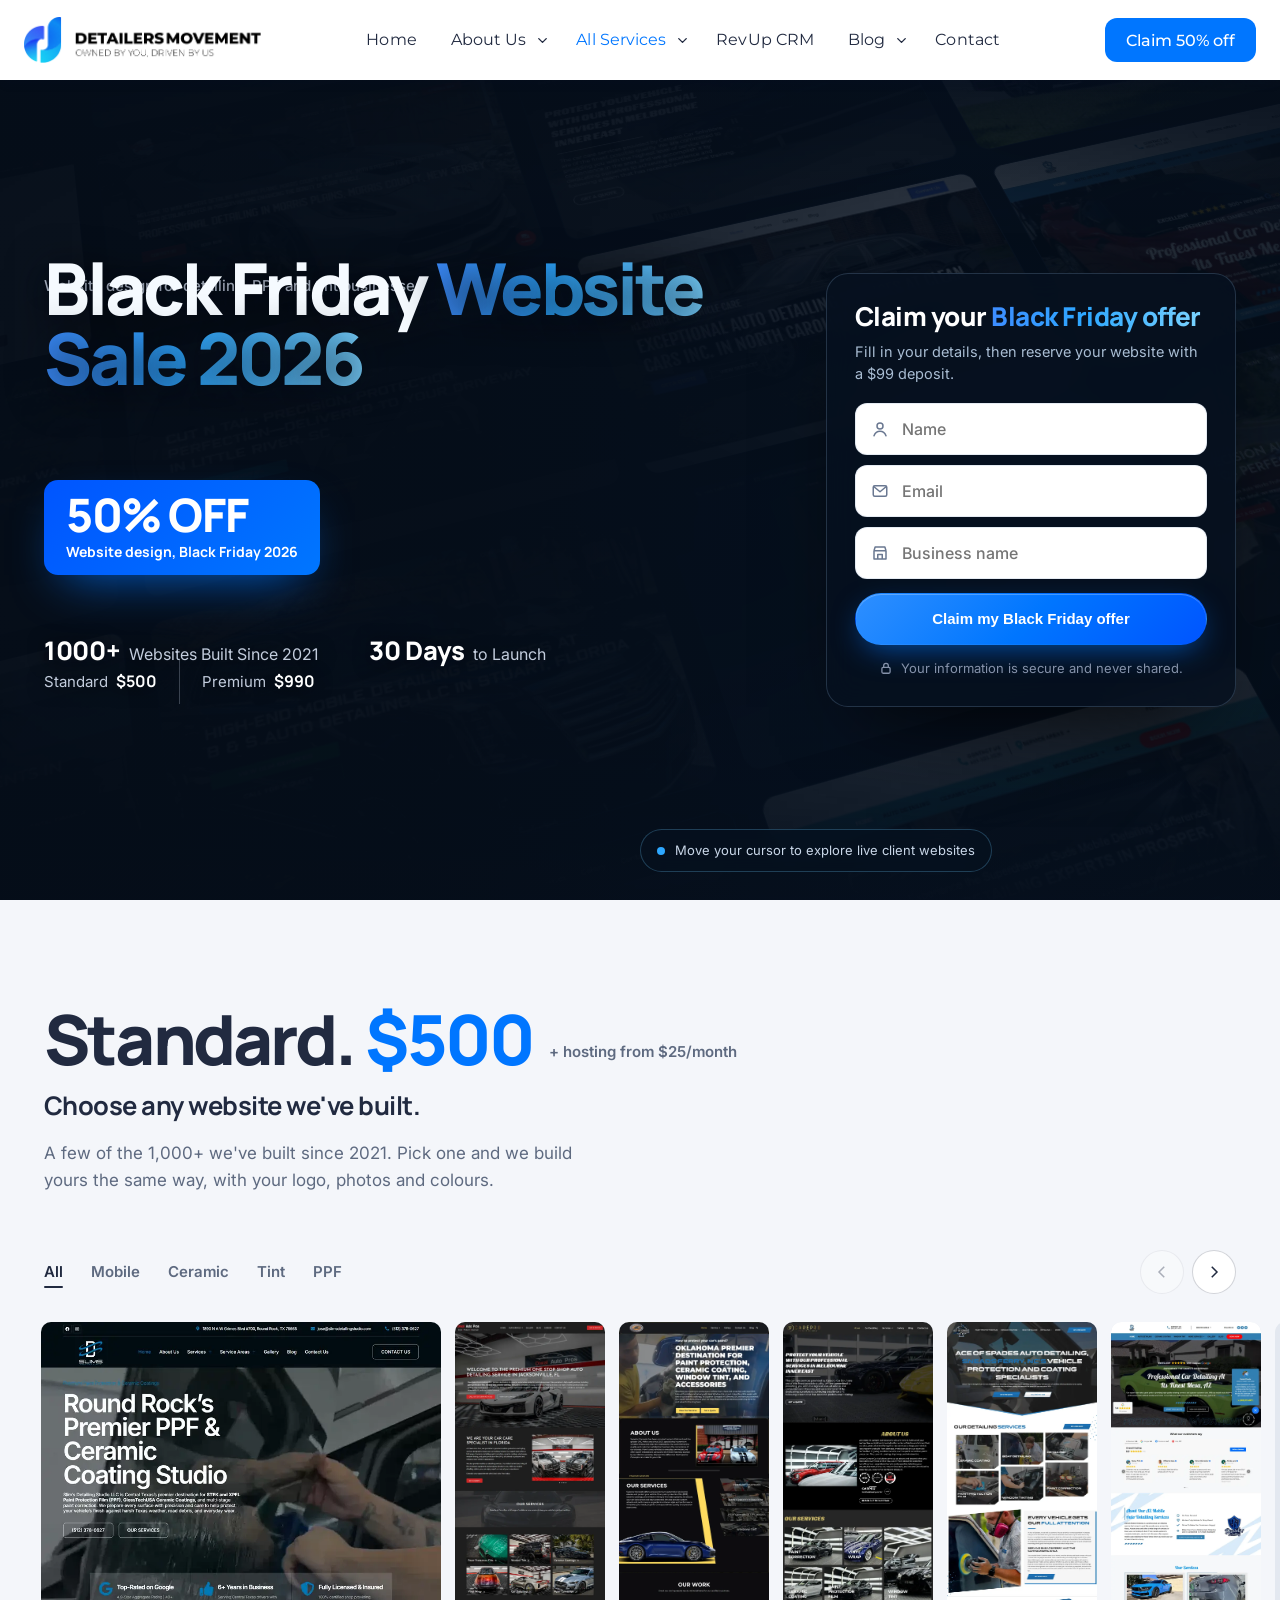
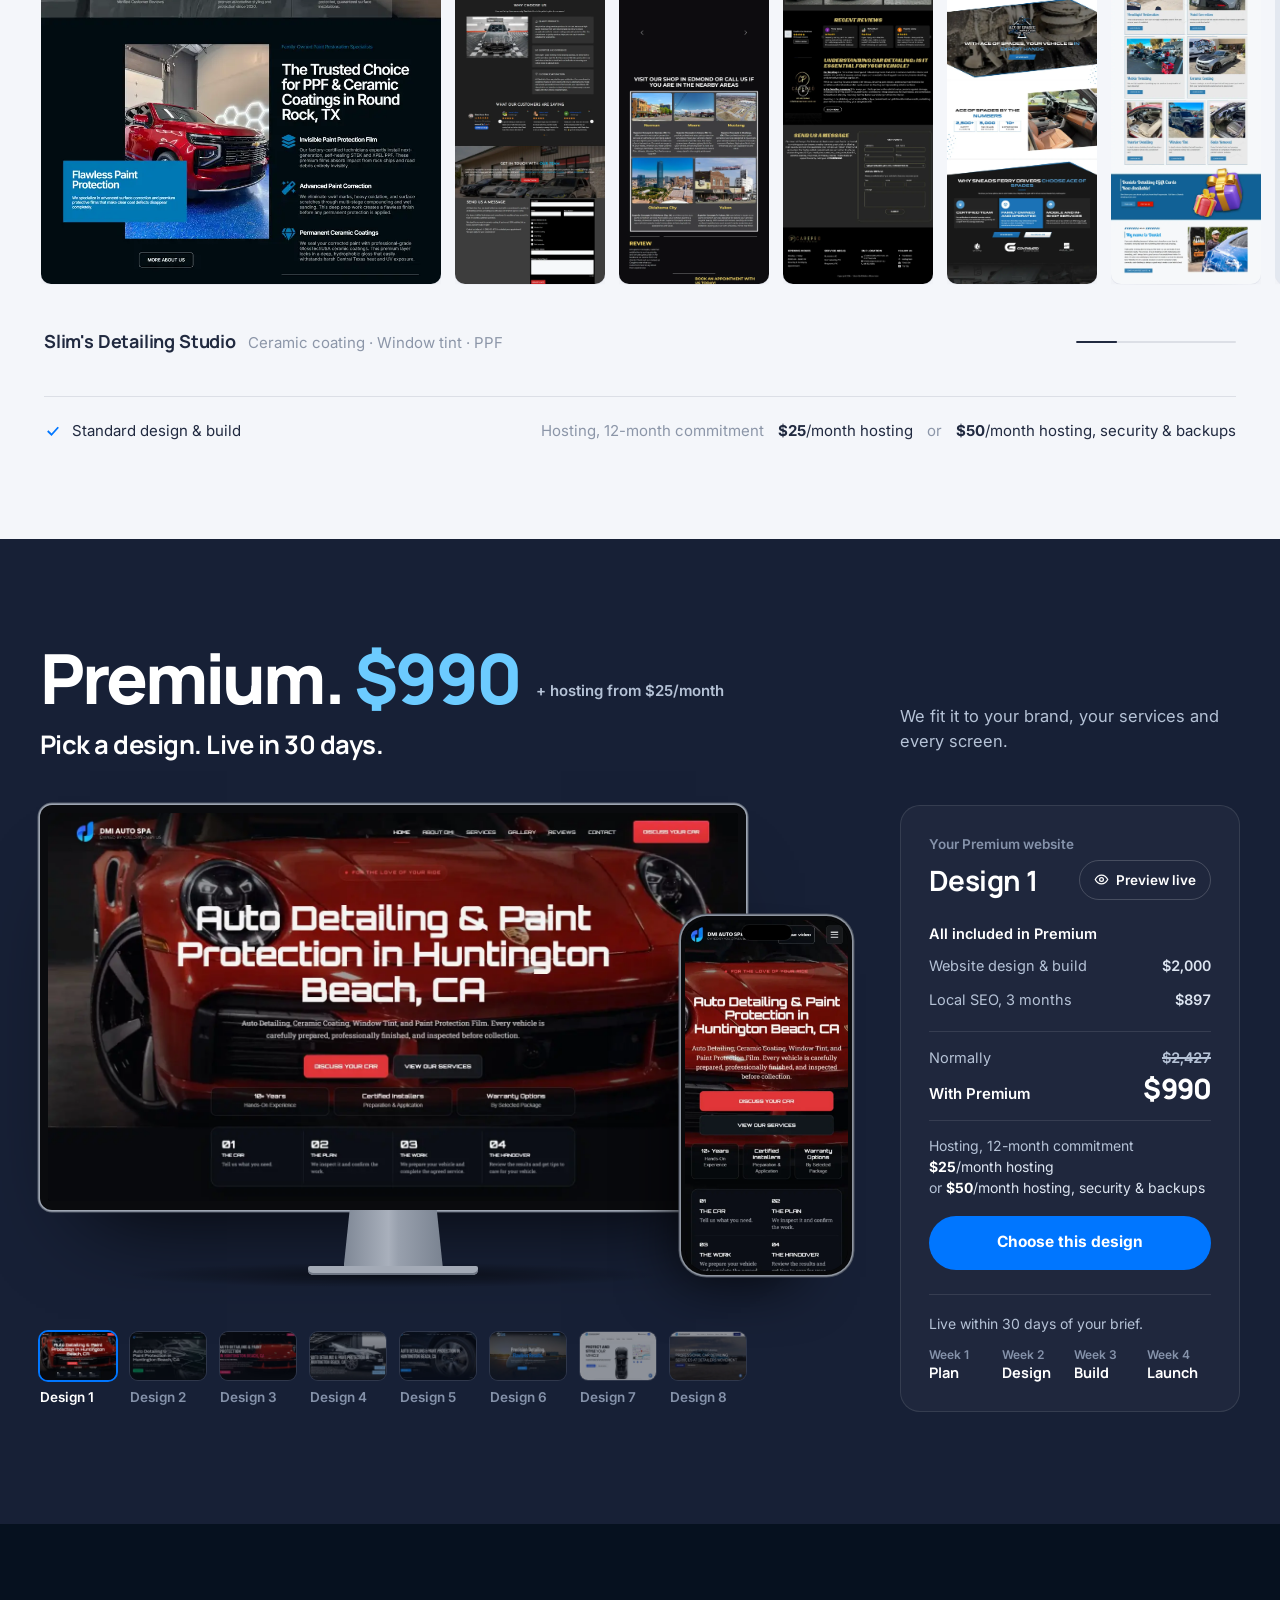
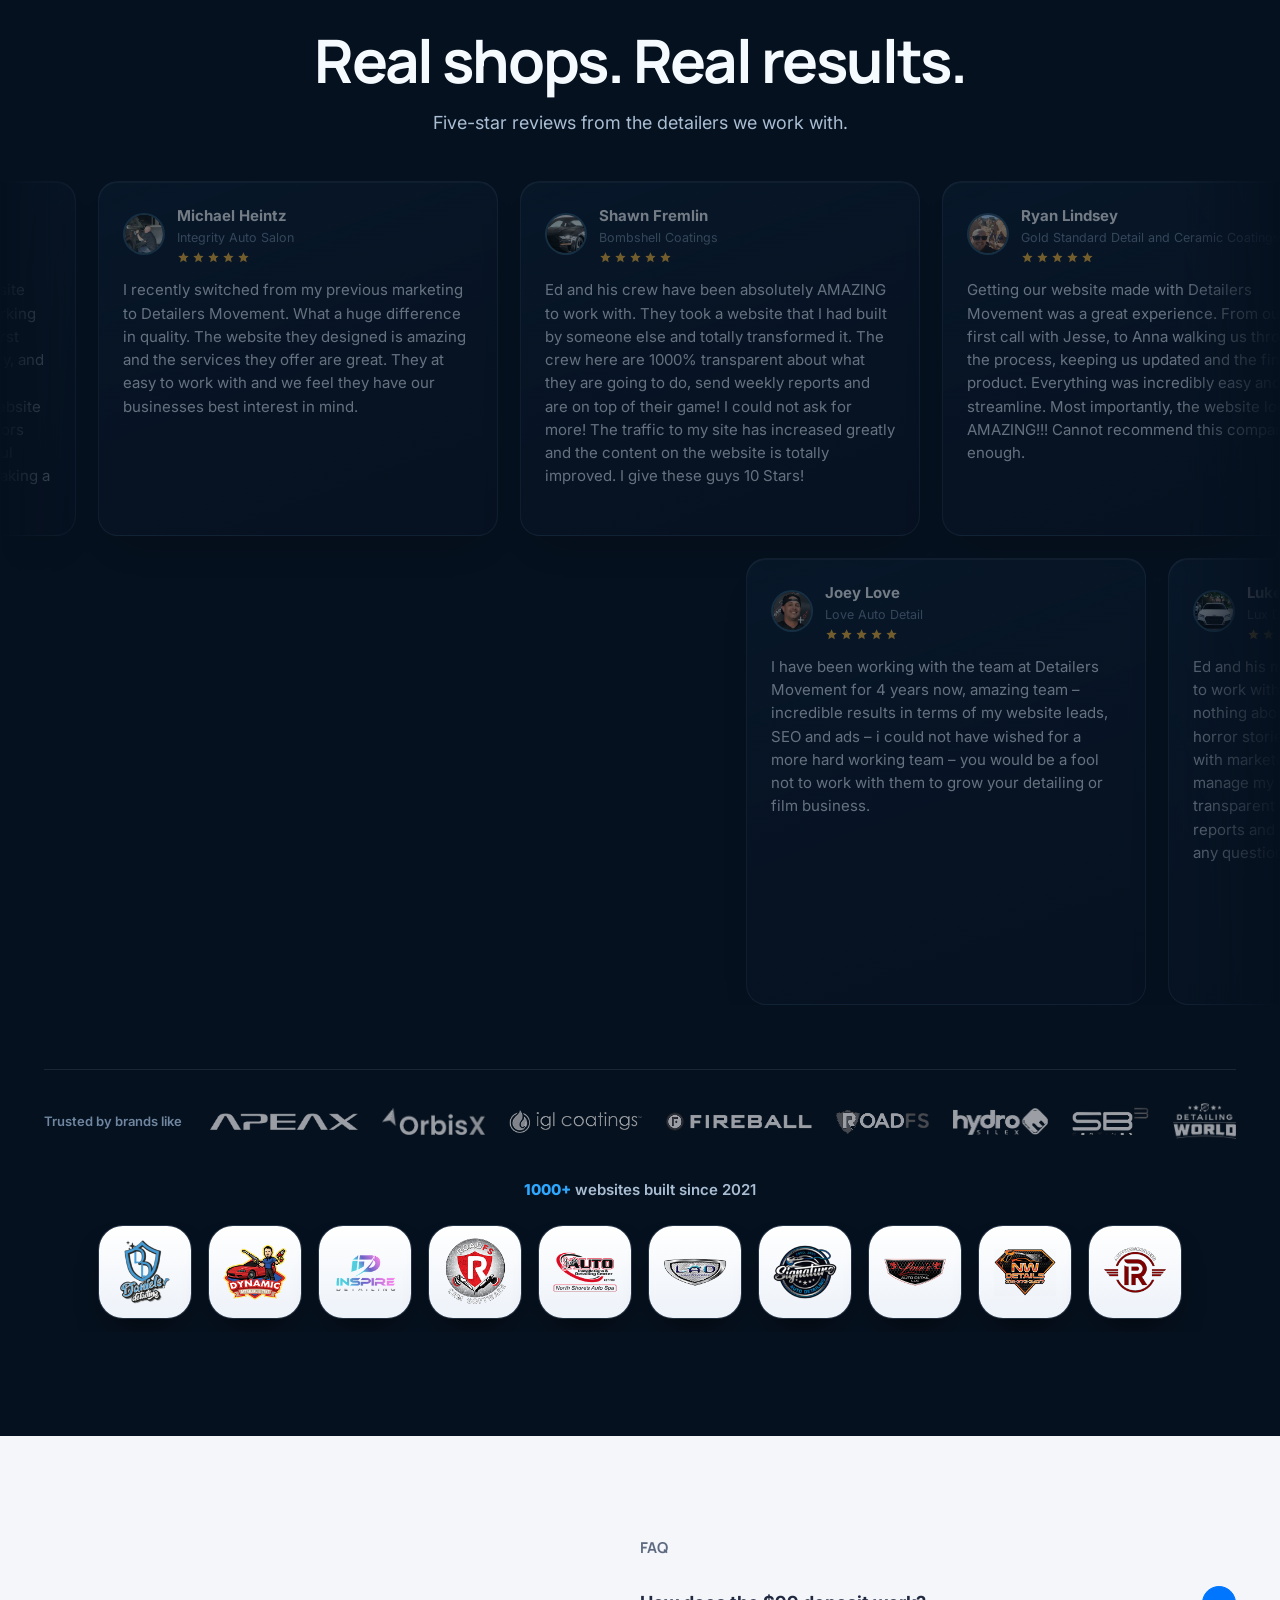
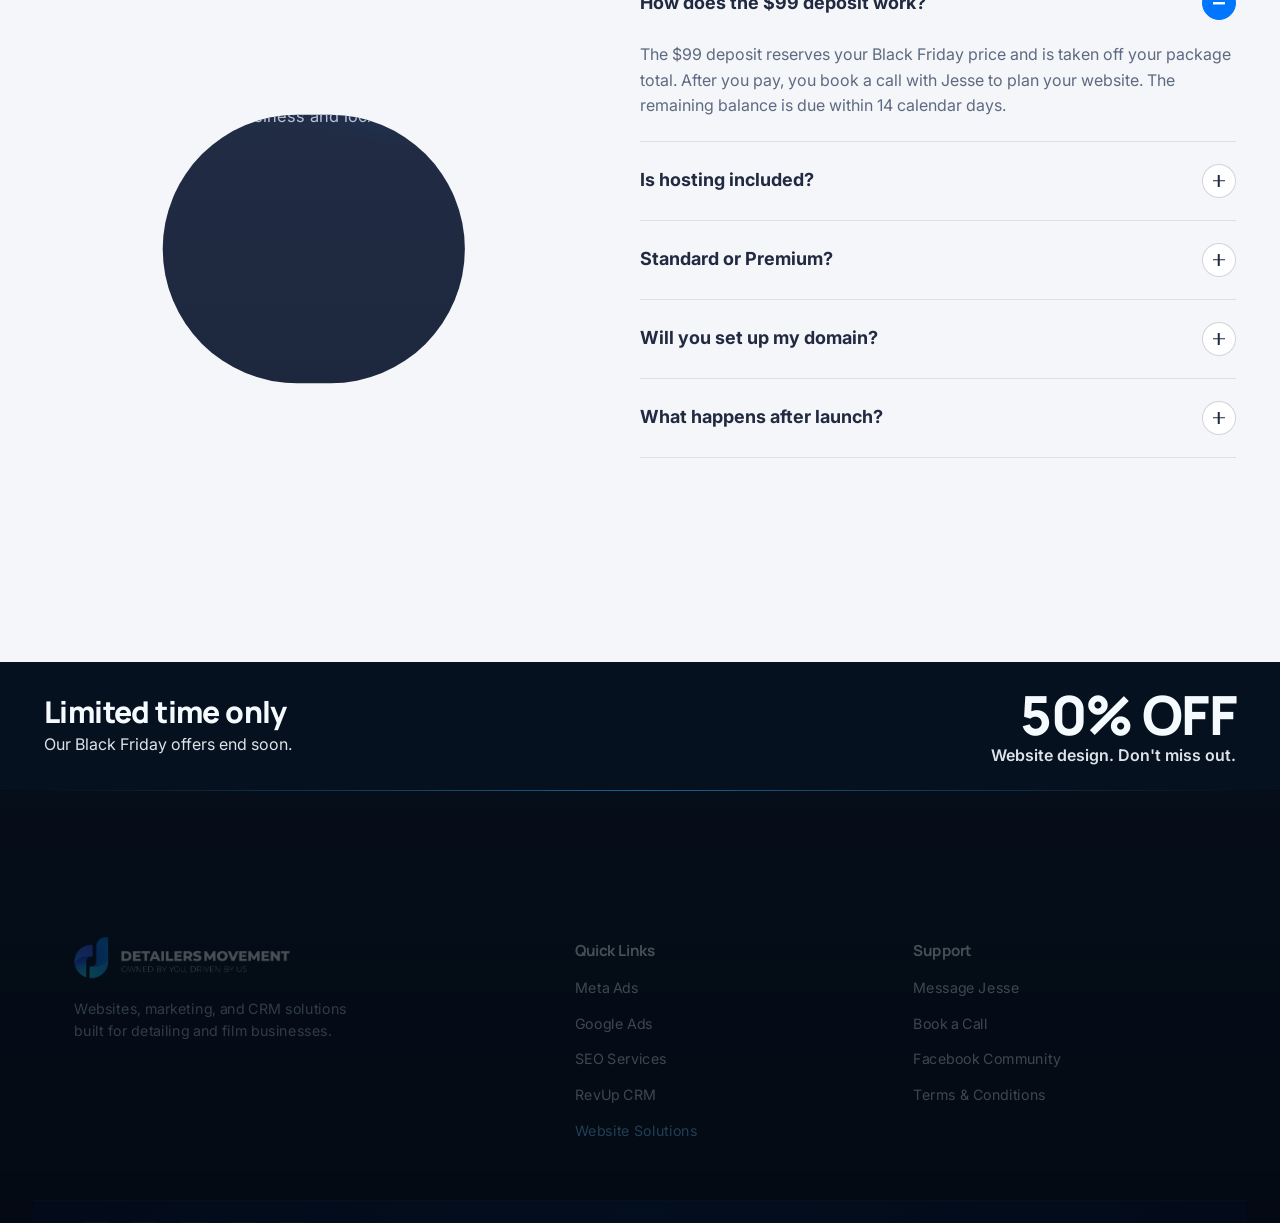
==== site/index.html @ 22fea7bb "DMI Black Friday 2026 landing + checkout, GHL lead API Co-Authored-By: Claude Opus 5.5 <noreply@anth" ====
<!doctype html>
<html lang="en">
<head>
<meta charset="utf-8">
<meta name="viewport" content="width=device-width,initial-scale=1">
<title>Black Friday Website Sale 2026 | Detailers Movement</title>
<!-- V3 preview build 2026-10-22: Standard / Premium / Custom chapters. V2.9 lives in ../2-preview-v2/ -->
<meta name="description" content="50% off website design for detailing, ceramic coating, PPF and tint businesses. Reserve your Standard or Premium website with a $99 deposit.">
<link rel="preconnect" href="https://fonts.googleapis.com"><link rel="preconnect" href="https://fonts.gstatic.com" crossorigin>
<link href="https://fonts.googleapis.com/css2?family=Inter:wght@400;500;600;700&family=Montserrat:wght@400;500;600&family=Manrope:wght@600;700;800&display=swap" rel="stylesheet">
<script>/* In-app browsers (Zalo first, Fender 5/11): their WebView can ignore playsinline and open muted background videos fullscreen.
   In Zalo, muted autoplay videos are not started at all (posters stay). Anywhere else, if a muted video still goes fullscreen,
   it is closed at once and autoplay stops for the rest of the visit. Videos with controls (user played) are left alone. */
(function(){
 var P=HTMLMediaElement.prototype,play=P.play,off=/\bZalo\b/i.test(navigator.userAgent);
 if(off)document.documentElement.classList.add('no-autovideo');
 P.play=function(){if(off&&this.muted&&!this.controls)return Promise.resolve();return play.apply(this,arguments)};
 function stop(v){if(!v||v.tagName!=='VIDEO'||!v.muted||v.controls)return;off=true;
  try{if(v.webkitExitFullscreen)v.webkitExitFullscreen()}catch(e){}
  try{if(document.fullscreenElement&&document.exitFullscreen)document.exitFullscreen()}catch(e){}
  [].forEach.call(document.querySelectorAll('video'),function(x){if(x.muted&&!x.controls)x.pause()})}
 document.addEventListener('webkitbeginfullscreen',function(e){stop(e.target)},true);
 ['fullscreenchange','webkitfullscreenchange'].forEach(function(n){document.addEventListener(n,function(){stop(document.fullscreenElement||document.webkitFullscreenElement)},true)});
})();</script>
<link rel="stylesheet" href="assets/bf-v3.css">
</head>
<body style="margin:0;background:#06111F">

<!-- SECTION:global -->
<style>
.dmx{--bg:#06111F;--bg2:#071426;--bg3:#0B1B2E;--panel:rgba(108,203,255,.035);--panel2:rgba(108,203,255,.06);--line:rgba(169,189,211,.12);--line2:rgba(169,189,211,.22);--text:#F5FAFF;--muted:#A9BDD3;--dim:#6F86A0;--blue:#0076FF;--deep:#0055FF;--blue2:#2EA8FF;--bright:#2EA8FF;--cyan:#1CC4F8;--light:#6CCBFF;--ok:#5CD0FF;--r:22px;--grad:linear-gradient(90deg,#0076FF 0%,#2EA8FF 55%,#6CCBFF 100%);--grad-text:linear-gradient(90deg,#3D8DFF 0%,#2EA8FF 45%,#7AD3FF 100%);--grad-btn:linear-gradient(135deg,#2E8FFF 0%,#0076FF 50%,#0055FF 100%);--ease:cubic-bezier(.22,1,.36,1);
 font-family:Inter,system-ui,sans-serif;color:var(--text);background:var(--bg);position:relative;overflow:hidden;box-sizing:border-box;-webkit-font-smoothing:antialiased;line-height:1.6;font-size:16px}
.dmx *,.dmx *:before,.dmx *:after{box-sizing:border-box}
.dmx img{max-width:100%;height:auto;display:block}
.dmx a{color:inherit}
.dmx .wrap{max-width:1240px;margin:0 auto;padding:0 24px;position:relative;z-index:2}
.dmx.sec{padding:104px 0}
.dmx .eyebrow{display:inline-flex;align-items:center;gap:10px;font-size:12px;font-weight:700;letter-spacing:.22em;text-transform:uppercase;color:var(--bright)}
.dmx .eyebrow:before{content:"";width:28px;height:2px;border-radius:2px;background:var(--grad)}
.dmx h1,.dmx h2,.dmx h3,.dmx h4{margin:0;font-family:Manrope,Inter,system-ui,sans-serif;font-weight:700;letter-spacing:-.02em;line-height:1.08;color:var(--text)}
.dmx h1{font-weight:800}.dmx h3,.dmx h4{font-weight:600}
.dmx h2{font-size:clamp(34px,4.6vw,56px);margin-top:18px}
.dmx .text-gradient-blue{background:var(--grad-text);-webkit-background-clip:text;background-clip:text;-webkit-text-fill-color:transparent;color:transparent;-webkit-box-decoration-break:clone;box-decoration-break:clone}
.dmx .lead{font-size:18px;color:var(--muted);max-width:640px;margin:20px 0 0}
.dmx .center{text-align:center}.dmx .center .lead{margin-left:auto;margin-right:auto}
.dmx .head{margin-bottom:56px}
/* buttons */
.dmx .btn{display:inline-flex;align-items:center;justify-content:center;gap:10px;min-height:52px;padding:0 26px;border-radius:999px;font-weight:700;font-size:15px;text-decoration:none;cursor:pointer;border:1px solid transparent;transition:transform .25s var(--ease),box-shadow .25s var(--ease),background .25s,border-color .25s,color .25s;white-space:nowrap}
.dmx .btn svg{width:18px;height:18px;flex:none}
.dmx .btn-primary{background:var(--grad-btn);color:#fff;box-shadow:0 10px 30px -8px rgba(0,118,255,.65),inset 0 1px 0 rgba(255,255,255,.25)}
.dmx .btn-primary:hover{transform:translateY(-2px);box-shadow:0 18px 40px -10px rgba(0,118,255,.8),inset 0 1px 0 rgba(255,255,255,.25)}
.dmx .btn-ghost{background:rgba(0,118,255,.06);border-color:rgba(108,203,255,.28);color:var(--text);backdrop-filter:blur(8px)}
.dmx .btn-ghost:hover{border-color:var(--bright);background:rgba(0,118,255,.14)}
.dmx a:focus-visible,.dmx button:focus-visible,.dmx input:focus-visible,.dmx summary:focus-visible{outline:2px solid var(--blue2);outline-offset:3px}
.dmx .glass{background:linear-gradient(180deg,rgba(108,203,255,.07),rgba(108,203,255,.02));border:1px solid var(--line);border-radius:var(--r);backdrop-filter:blur(14px)}
.dmx .glow{position:absolute;border-radius:50%;filter:blur(90px);pointer-events:none;z-index:0}
.dmx .hair{height:1px;background:linear-gradient(90deg,transparent,var(--line2),transparent);border:0;margin:0}
/* ===== MOTION SYSTEM =====
   .rv = scroll reveal (runs once). Variants: rv-up (default), rv-scale, rv-left, rv-right, rv-fade, rv-mask (image frame).
   Stagger delays are assigned by JS per batch of elements entering together; inline delay is removed after the reveal
   so hover transitions stay instant. */
.dmx{--out:cubic-bezier(.16,1,.3,1);--out-soft:cubic-bezier(.22,1,.36,1)}
.dmx .rv{opacity:0;transform:translate3d(0,32px,0);transition:opacity .8s var(--out),transform .9s var(--out),clip-path 1s var(--out)}
.dmx .rv.rv-scale{transform:translate3d(0,24px,0) scale(.96)}
.dmx .rv.rv-left{transform:translate3d(-36px,0,0)}
.dmx .rv.rv-right{transform:translate3d(40px,0,0)}
.dmx .rv.rv-fade{transform:none}
.dmx .rv.rv-mask{opacity:1;transform:none;clip-path:inset(100% 0 0 0 round 20px)}
.dmx .rv.rv-mask:not(.rv-done) img{transform:scale(1.04);transition:transform 1.3s var(--out)}
.dmx .rv.in{opacity:1;transform:none}
.dmx .rv.rv-mask.in{clip-path:inset(0 0 0 0 round 20px)}
.dmx .rv.rv-mask.in:not(.rv-done) img{transform:scale(1)}
.dmx .rv.rv-mask.rv-done{clip-path:none}
@media (prefers-reduced-motion:reduce){.dmx .rv,.dmx .rv.rv-mask,.dmx .rv.rv-mask img{opacity:1;transform:none;clip-path:none;transition:none}.dmx *{animation:none!important;scroll-behavior:auto!important}}
/* hero choreography */
.dmx-hero h1 .text-gradient-blue{display:inline-block;opacity:0;transform:translate3d(0,.28em,0);transition:opacity .8s var(--out) .32s,transform 1s var(--out) .32s}
.dmx-hero h1.in .text-gradient-blue{opacity:1;transform:none}
.dmx-hero .visual.rv{opacity:0;transform:translate3d(0,40px,0) scale(.97)}
.dmx-hero .visual.rv.in{opacity:1;transform:none}
.dmx-hero .visual .browser{transition:transform 1.4s var(--out) .15s}
.dmx-hero .visual.rv:not(.in) .browser{transform:perspective(1600px) rotateY(-16deg) rotateX(6deg)}
.dmx-hero .visual .phone{transition:transform 1.2s var(--out) .45s,opacity .8s var(--out) .45s}
.dmx-hero .visual.rv:not(.in) .phone{transform:translate3d(48px,24px,0);opacity:0}
.dmx-hero .visual .chip{transition:transform 1s var(--out) .75s,opacity .7s var(--out) .75s}
.dmx-hero .visual.rv:not(.in) .chip{transform:translate3d(-16px,12px,0) scale(.94);opacity:0}
@media (prefers-reduced-motion:reduce){.dmx-hero h1 .text-gradient-blue,.dmx-hero .visual.rv:not(.in) .browser,.dmx-hero .visual.rv:not(.in) .phone,.dmx-hero .visual.rv:not(.in) .chip{opacity:1;transform:none}}
@media(max-width:768px){.dmx.sec{padding:72px 0}.dmx .wrap{padding:0 16px}.dmx .head{margin-bottom:40px}.dmx .lead{font-size:16px}}

/* ===== HERO ===== */
.dmx-hero{padding:96px 0 40px;background:radial-gradient(1200px 600px at 75% -10%,rgba(0,118,255,.22),transparent 60%),radial-gradient(800px 500px at 0% 10%,rgba(46,168,255,.08),transparent 60%),var(--bg)}
.dmx-hero:before{content:"";position:absolute;inset:0;background-image:linear-gradient(rgba(255,255,255,.035) 1px,transparent 1px),linear-gradient(90deg,rgba(255,255,255,.035) 1px,transparent 1px);background-size:72px 72px;mask-image:radial-gradient(ellipse at 60% 30%,#000 20%,transparent 70%);-webkit-mask-image:radial-gradient(ellipse at 60% 30%,#000 20%,transparent 70%);pointer-events:none}
.dmx-hero .grid{display:grid;grid-template-columns:1.02fr 1fr;gap:56px;align-items:center}
.dmx-hero h1{font-size:clamp(42px,6vw,80px);margin:22px 0 0;letter-spacing:-.035em}
.dmx-hero .ctas{display:flex;gap:14px;flex-wrap:wrap;margin-top:36px}
.dmx-hero .stats{display:flex;gap:36px;margin-top:48px;padding-top:28px;border-top:1px solid var(--line);flex-wrap:wrap}
.dmx-hero .stat b{display:block;font-size:28px;font-weight:800;letter-spacing:-.02em}
.dmx-hero .stat span{font-size:13px;color:var(--muted)}
.dmx-hero .visual{position:relative;aspect-ratio:1/0.86}
.dmx-hero .browser{position:absolute;inset:4% 0 auto 0;border-radius:16px;overflow:hidden;border:1px solid var(--line2);background:#081427;box-shadow:0 40px 100px -30px rgba(0,0,0,.9),0 0 0 1px rgba(255,255,255,.03),0 0 120px -20px rgba(0,118,255,.45);transform:perspective(1600px) rotateY(-8deg) rotateX(3deg);transform-origin:left center}
.dmx-hero .bar{height:34px;display:flex;align-items:center;gap:7px;padding:0 14px;background:#0D1D33;border-bottom:1px solid var(--line)}
.dmx-hero .bar i{width:10px;height:10px;border-radius:50%;background:#2a3342}
.dmx-hero .bar em{margin-left:12px;font-style:normal;font-size:11px;color:var(--dim);background:#081427;border-radius:6px;padding:3px 12px}
.dmx-hero .phone{position:absolute;right:-2%;bottom:0;width:30%;border-radius:28px;overflow:hidden;border:6px solid #0D1A2C;box-shadow:0 30px 80px -20px rgba(0,0,0,.95),0 0 0 1px var(--line2);aspect-ratio:9/19.5;background:#000}
.dmx-hero .phone img{width:100%;height:100%;object-fit:cover;object-position:top}
.dmx-hero .chip{position:absolute;left:-4%;bottom:10%;padding:14px 18px;display:flex;align-items:center;gap:12px;font-size:13px;font-weight:600}
.dmx-hero .chip .dot{width:38px;height:38px;border-radius:12px;display:grid;place-items:center;background:var(--grad-btn);color:#fff}
.dmx-hero .chip .dot svg{width:20px;height:20px}
.dmx-hero .chip small{display:block;color:var(--muted);font-weight:500;font-size:12px}
.dmx-hero .perks{display:grid;grid-template-columns:repeat(4,1fr);gap:16px;margin-top:88px}
.dmx-hero .perk{display:flex;gap:14px;align-items:flex-start;padding:22px;border-radius:18px;border:1px solid var(--line);background:var(--panel)}
.dmx-hero .perk svg{width:22px;height:22px;color:var(--blue2);flex:none;margin-top:2px}
.dmx-hero .perk b{display:block;font-size:15px;margin-bottom:4px}
.dmx-hero .perk span{font-size:13.5px;color:var(--muted);line-height:1.5}
@media(max-width:1024px){.dmx-hero .grid{grid-template-columns:1fr;gap:48px}.dmx-hero .visual{max-width:640px;margin:0 auto;width:100%}.dmx-hero .perks{grid-template-columns:1fr 1fr}}
@media(max-width:768px){.dmx-hero{padding:56px 0 24px}.dmx-hero .ctas .btn{flex:1 1 100%}.dmx-hero .stats{gap:24px}.dmx-hero .stat b{font-size:22px}.dmx-hero .browser{transform:none}.dmx-hero .chip{left:0;bottom:-2%;padding:10px 14px}.dmx-hero .perks{grid-template-columns:1fr;margin-top:64px}}

/* ===== LOGOS — center-focused infinite marquee ===== */
.dmx-logos{padding:56px 0 40px}
.dmx-logos p{text-align:center;font-size:13px;letter-spacing:.22em;text-transform:uppercase;color:var(--muted);margin:0 0 18px;font-weight:600}
.dmx .lgvp{position:relative;overflow:hidden;height:150px;mask-image:linear-gradient(90deg,transparent,#000 14%,#000 86%,transparent);-webkit-mask-image:linear-gradient(90deg,transparent,#000 14%,#000 86%,transparent)}
.dmx .lgtrack{position:absolute;left:0;top:0;height:100%;display:flex;align-items:center;gap:var(--lg-gap,64px);padding:0 calc(var(--lg-gap,64px)/2);will-change:transform}
.dmx .lgi{flex:none;width:var(--lg-size,92px);height:var(--lg-size,92px);display:grid;place-items:center;will-change:transform,opacity;transform-origin:50% 50%}
.dmx .lgi img{width:100%;height:100%;object-fit:contain;filter:drop-shadow(0 0 1px rgba(255,255,255,.55)) drop-shadow(0 0 1px rgba(255,255,255,.35)) drop-shadow(0 0 12px rgba(190,220,255,.22));user-select:none;-webkit-user-drag:none}
.dmx-logos.static .lgvp{height:auto;mask-image:none;-webkit-mask-image:none}
.dmx-logos.static .lgtrack{position:static;flex-wrap:wrap;justify-content:center;row-gap:24px;padding:12px 16px}
@media(max-width:1024px){.dmx .lgvp{height:132px}.dmx .lgtrack{--lg-gap:48px;--lg-size:80px}}
@media(max-width:640px){.dmx-logos{padding:40px 0 24px}.dmx .lgvp{height:118px;mask-image:linear-gradient(90deg,transparent,#000 10%,#000 90%,transparent);-webkit-mask-image:linear-gradient(90deg,transparent,#000 10%,#000 90%,transparent)}.dmx .lgtrack{--lg-gap:36px;--lg-size:72px}}

/* shared pill tabs (before/after projects, simulator types) */
.dmx .pill{min-height:44px;padding:0 18px;border-radius:999px;border:1px solid var(--line);background:var(--panel);color:var(--muted);font:600 14px Inter,sans-serif;cursor:pointer;transition:.25s var(--ease)}
.dmx .pill:hover{color:var(--text);border-color:var(--line2)}
.dmx .pill[aria-selected=true]{background:var(--grad-btn);color:#fff;border-color:transparent;box-shadow:0 8px 24px -10px rgba(0,118,255,.8)}
/* ===== BEFORE / AFTER — interactive iPad ===== */
.dmx-ba{background:radial-gradient(900px 520px at 50% 52%,rgba(0,118,255,.16),transparent 65%),linear-gradient(180deg,var(--bg),var(--bg2))}
.dmx-ba .ipad{position:relative;width:min(100%,1040px,calc((100vh - 150px)*1.2995));margin:0 auto;aspect-ratio:2000/1539;transform-origin:50% 100%;backface-visibility:hidden}
.dmx-ba .ipad.tilting{will-change:transform,opacity}
.dmx-ba .ipad .shadow{position:absolute;left:-7.07%;top:-9.18%;width:114.13%;height:auto;max-width:none;z-index:0;pointer-events:none;user-select:none}
.dmx-ba .ipad .frame{position:relative;z-index:3;display:block;width:100%;height:auto;pointer-events:none;user-select:none}
.dmx-ba .ipad .scr{position:absolute;z-index:1;left:3.675%;top:4.821%;width:92.58%;height:90.36%;overflow:hidden;border-radius:1.6%/2.1%;background:#0B1424}
.dmx-ba .glowb{position:absolute;left:50%;top:50%;width:80%;height:70%;transform:translate(-50%,-50%);border-radius:50%;background:radial-gradient(circle,rgba(0,118,255,.28),transparent 70%);filter:blur(40px);pointer-events:none;z-index:0}
.dmx-ba .stage{position:absolute;inset:0;user-select:none;touch-action:pan-y;transition:opacity .28s var(--ease)}
.dmx-ba .stage.fade{opacity:0}
.dmx-ba .stage img{position:absolute;inset:0;width:100%;height:100%;object-fit:contain;object-position:top center;pointer-events:none;background:#0B1424}
.dmx-ba .after{clip-path:inset(0 0 0 var(--pos,50%))}
.dmx-ba .handle{position:absolute;top:0;bottom:0;left:var(--pos,50%);width:2px;margin-left:-1px;background:linear-gradient(180deg,transparent,var(--light) 10%,#fff 50%,var(--light) 90%,transparent);pointer-events:none;box-shadow:0 0 18px rgba(46,168,255,.8)}
.dmx-ba .knob{position:absolute;top:50%;left:50%;width:54px;height:54px;margin:-27px 0 0 -27px;border-radius:50%;background:var(--grad-btn);border:2px solid rgba(255,255,255,.9);box-shadow:0 0 0 6px rgba(0,118,255,.25),0 10px 28px -6px rgba(0,118,255,.9);display:grid;place-items:center;transition:transform .2s var(--ease)}
.dmx-ba .knob svg{width:22px;height:22px;color:#fff}
.dmx-ba .stage:active .knob,.dmx-ba .range:focus-visible~.handle .knob{transform:scale(1.08)}
.dmx-ba .range{position:absolute;inset:0;width:100%;height:100%;opacity:0;margin:0;-webkit-appearance:none;appearance:none;z-index:2;pointer-events:none}
.dmx-ba .stage{cursor:ew-resize}
.dmx-ba .range:focus-visible{opacity:0}
.dmx-ba .stage:has(.range:focus-visible){outline:2px solid var(--blue2);outline-offset:-4px}
.dmx-ba .tag{position:absolute;bottom:14px;padding:7px 13px;border-radius:999px;font-size:11px;font-weight:800;letter-spacing:.18em;text-transform:uppercase;pointer-events:none;backdrop-filter:blur(8px)}
.dmx-ba .tag.b{left:14px;background:rgba(6,17,31,.75);color:var(--muted);border:1px solid var(--line2)}
.dmx-ba .tag.a{right:14px;background:var(--grad-btn);color:#fff;border:1px solid rgba(108,203,255,.5)}
.dmx-ba .clients{display:flex;gap:10px;flex-wrap:wrap;justify-content:center;margin-top:44px}
.dmx-ba .meta{display:flex;justify-content:space-between;align-items:center;gap:16px;max-width:1040px;margin:22px auto 0;color:var(--muted);font-size:14px;flex-wrap:wrap}
.dmx-ba .meta b{color:var(--text);font-family:Manrope,Inter,sans-serif;font-size:16px}
.dmx-ba .meta a{color:var(--light);font-weight:700;text-decoration:none}
.dmx-ba .meta a:hover{text-decoration:underline}
@media(max-width:768px){.dmx-ba .knob{width:44px;height:44px;margin:-22px 0 0 -22px}.dmx-ba .knob svg{width:18px;height:18px}.dmx-ba .tag{bottom:8px;padding:5px 9px;font-size:9px;letter-spacing:.14em}.dmx-ba .tag.b{left:8px}.dmx-ba .tag.a{right:8px}.dmx-ba .clients{flex-wrap:nowrap;overflow-x:auto;justify-content:flex-start;padding-bottom:6px;scrollbar-width:none;margin-top:28px}.dmx-ba .clients::-webkit-scrollbar{display:none}.dmx-ba .clients .pill{flex:none}}

/* ===== LATEST BUILDS ===== */
.dmx-builds .bento{display:grid;grid-template-columns:repeat(6,1fr);gap:20px}
.dmx-builds .card{position:relative;grid-column:span 2;border-radius:var(--r);overflow:hidden;border:1px solid var(--line);background:var(--bg3);text-decoration:none;display:flex;flex-direction:column;transition:transform .5s var(--ease),border-color .3s,box-shadow .5s var(--ease)}
.dmx-builds .card:nth-child(1){grid-column:span 4;grid-row:span 2}
.dmx-builds .card:nth-child(4),.dmx-builds .card:nth-child(5){grid-column:span 3}
.dmx-builds .card:hover{transform:translateY(-6px);border-color:rgba(77,163,255,.5);box-shadow:0 30px 80px -30px rgba(0,118,255,.5)}
.dmx-builds .shot{position:relative;flex:1;min-height:220px;overflow:hidden}
.dmx-builds .shot>img{position:absolute;inset:0;width:100%;height:100%;object-fit:cover;object-position:top;transition:transform 1.2s var(--ease)}
.dmx-builds .card:hover .shot>img{transform:scale(1.05)}
.dmx-builds .shot:after{content:"";position:absolute;inset:0;background:linear-gradient(180deg,transparent 45%,rgba(6,17,31,.85))}
.dmx-builds .mob{position:absolute;right:20px;bottom:-30px;width:22%;max-width:150px;border-radius:18px;overflow:hidden;border:4px solid #0D1A2C;z-index:2;box-shadow:0 20px 50px -10px #000;transition:transform .6s var(--ease)}
.dmx-builds .card:hover .mob{transform:translateY(-14px)}
.dmx-builds .info{position:relative;z-index:3;padding:20px 24px 24px;display:flex;justify-content:space-between;align-items:flex-end;gap:12px;margin-top:-64px}
.dmx-builds .num{font-family:Manrope,Inter,sans-serif;font-weight:800;letter-spacing:-.01em;background:var(--grad-text);-webkit-background-clip:text;background-clip:text;-webkit-text-fill-color:transparent;font-size:22px;color:var(--bright)}
.dmx-builds h3{font-size:20px;margin-top:2px}
.dmx-builds .card:nth-child(1) h3{font-size:28px}
.dmx-builds .info span{font-size:13px;color:var(--muted)}
.dmx-builds .go{flex:none;width:44px;height:44px;border-radius:50%;display:grid;place-items:center;border:1px solid var(--line2);background:rgba(6,17,31,.6);transition:.3s}
.dmx-builds .go svg{width:18px;height:18px}
.dmx-builds .card:hover .go{background:var(--blue);border-color:var(--blue)}
@media(max-width:1024px){.dmx-builds .bento{grid-template-columns:1fr 1fr}.dmx-builds .card,.dmx-builds .card:nth-child(n){grid-column:span 1;grid-row:auto}.dmx-builds .card:nth-child(1){grid-column:span 2}.dmx-builds .shot{min-height:260px}.dmx-builds .card:nth-child(1) .shot{min-height:380px}}
@media(max-width:640px){.dmx-builds .bento{grid-template-columns:1fr}.dmx-builds .card:nth-child(1){grid-column:span 1}.dmx-builds .card:nth-child(1) .shot{min-height:280px}.dmx-builds .card:nth-child(1) h3{font-size:22px}}

/* ===== CHOOSE YOUR WEBSITE — interactive showcase ===== */
.dmx-web{background:radial-gradient(900px 560px at 70% 45%,rgba(0,118,255,.16),transparent 65%),var(--bg2)}
.dmx-web .picker{display:grid;grid-template-columns:360px 1fr;gap:56px;align-items:center}
.dmx-web .picker>*,.dmx-web .side{min-width:0}
.dmx-web .list{display:grid;gap:10px}
.dmx-web .opt{position:relative;overflow:hidden;display:flex;align-items:center;gap:18px;width:100%;text-align:left;padding:18px 20px;border-radius:18px;border:1px solid var(--line);background:var(--panel);color:var(--text);font:inherit;cursor:pointer;transition:background .35s,border-color .35s,box-shadow .35s,transform .3s var(--ease)}
.dmx-web .opt:hover{border-color:var(--line2);transform:translateX(4px)}
.dmx-web .opt[aria-selected=true]{background:linear-gradient(135deg,rgba(0,118,255,.22),rgba(11,27,46,.9));border-color:rgba(46,168,255,.75);box-shadow:0 12px 34px -16px rgba(0,118,255,.75)}
.dmx-web .opt .n{font-family:Manrope,Inter,sans-serif;font-weight:800;font-size:24px;width:34px;flex:none;color:var(--dim);transition:color .35s}
.dmx-web .opt[aria-selected=true] .n{color:var(--light)}
.dmx-web .opt b{display:block;font-size:16px}
.dmx-web .opt small{display:block;color:var(--muted);font-size:13px;margin-top:2px}
.dmx-web .opt i{margin-left:auto;width:10px;height:10px;border-radius:50%;border:1px solid var(--line2);flex:none;transition:.35s}
.dmx-web .opt[aria-selected=true] i{background:var(--bright);border-color:var(--bright);box-shadow:0 0 12px var(--bright)}
.dmx-web .opt .prog{position:absolute;left:0;bottom:0;height:2px;width:100%;background:var(--grad);transform-origin:left;transform:scaleX(0);opacity:0;transition:opacity .3s}
.dmx-web .opt[aria-selected=true] .prog{opacity:1}
.dmx-web .live{margin-top:22px;display:flex;gap:12px;flex-wrap:wrap}
.dmx-web .stage{position:relative}
.dmx-web .scene{position:relative;width:100%;aspect-ratio:1.39;isolation:isolate}
.dmx-web .dev{position:absolute}
.dmx-web .dev .frame{position:relative;z-index:2;display:block;width:100%;height:auto;pointer-events:none;user-select:none}
.dmx-web .scr{position:absolute;z-index:1;overflow:hidden;background:#0B1424}
.dmx-web .pane{position:absolute;inset:0;opacity:0;transition:opacity .5s var(--ease)}
.dmx-web .pane.on{opacity:1}
.dmx-web .pane video{display:block;width:100%;height:100%;object-fit:cover;background:#0B1424}
.dmx-web .imac{left:0;top:0;width:82%;z-index:1}
.dmx-web .imac .scr{left:0.869%;top:1.214%;width:98.19%;height:66.35%}
.dmx-web .iphone{right:2%;top:21%;width:24%;z-index:3;filter:drop-shadow(-18px 28px 34px rgba(0,0,0,.6)) drop-shadow(0 0 1px rgba(0,0,0,.6))}
.dmx-web .iphone .scr{left:5.03%;top:2.09%;width:90.09%;height:95.97%;border-radius:11% / 5.2%}
.dmx-web .glowb{position:absolute;z-index:0;left:10%;top:6%;width:72%;height:60%;border-radius:50%;background:radial-gradient(circle,rgba(0,118,255,.35),transparent 70%);filter:blur(30px);pointer-events:none}
.dmx-web .stage .scene{z-index:1}
.dmx-web .cap{margin-top:14px;text-align:center;color:var(--muted);font-size:13px}
@media(max-width:1024px){.dmx-web .picker{grid-template-columns:1fr;gap:36px}.dmx-web .side{order:2}.dmx-web .list{grid-template-columns:repeat(5,minmax(210px,1fr));overflow-x:auto;padding-bottom:6px;scrollbar-width:none}.dmx-web .list::-webkit-scrollbar{display:none}.dmx-web .opt:hover{transform:none}.dmx-web .opt i{display:none}}
@media(max-width:640px){.dmx-web .opt{padding:14px 16px;gap:12px}.dmx-web .opt .n{font-size:20px;width:26px}.dmx-web .imac{width:80%}.dmx-web .iphone{width:25%;right:1%;top:20%}.dmx-web .scene{aspect-ratio:1.36}.dmx-web .live .btn{flex:1 1 100%}}

/* ===== SIMULATORS ===== */
.dmx-sim .tabs{display:flex;gap:10px;justify-content:center;flex-wrap:wrap;margin-bottom:40px}
.dmx-sim .panel{display:none}
.dmx-sim .panel.on{display:grid;grid-template-columns:repeat(3,1fr);gap:22px;animation:dmxFade .6s var(--ease)}
.dmx-sim .panel.one{grid-template-columns:1.4fr 1fr;align-items:center}
@keyframes dmxFade{from{opacity:0;transform:translateY(12px)}}
.dmx-sim .sc{border-radius:20px;overflow:hidden;border:1px solid var(--line);background:var(--bg3);text-decoration:none;display:flex;flex-direction:column;transition:transform .45s var(--ease),border-color .3s}
.dmx-sim .sc:hover{transform:translateY(-5px);border-color:rgba(77,163,255,.5)}
.dmx-sim .sc .im{aspect-ratio:16/10;overflow:hidden;position:relative}
.dmx-sim .sc .im img{width:100%;height:100%;object-fit:cover;object-position:center 35%;transition:transform 1s var(--ease)}
.dmx-sim .sc:hover .im img{transform:scale(1.06)}
.dmx-sim .sc .live{position:absolute;top:14px;left:14px;display:inline-flex;align-items:center;gap:8px;padding:6px 12px;border-radius:999px;background:rgba(6,17,31,.7);backdrop-filter:blur(8px);font-size:11px;font-weight:700;letter-spacing:.12em;text-transform:uppercase;border:1px solid var(--line2)}
.dmx-sim .sc .live i{width:7px;height:7px;border-radius:50%;background:var(--ok);box-shadow:0 0 10px var(--ok)}
.dmx-sim .sc .tx{padding:20px 22px 22px;display:flex;justify-content:space-between;align-items:center;gap:12px}
.dmx-sim .sc b{display:block;font-size:17px}
.dmx-sim .sc small{color:var(--muted);font-size:13px}
.dmx-sim .sc .try{flex:none;font-size:13px;font-weight:700;color:var(--blue2);white-space:nowrap}
.dmx-sim .side h3{font-size:28px;margin-bottom:12px}
.dmx-sim .side p{color:var(--muted);margin:0 0 24px}
.dmx-sim .links{display:flex;gap:10px;flex-wrap:wrap}
@media(max-width:1024px){.dmx-sim .panel.on{grid-template-columns:1fr 1fr}.dmx-sim .panel.one{grid-template-columns:1fr}}
@media(max-width:640px){.dmx-sim .panel.on{grid-template-columns:1fr}.dmx-sim .tabs{flex-wrap:nowrap;overflow-x:auto;justify-content:flex-start;scrollbar-width:none}.dmx-sim .tabs .pill{flex:none}}

/* ===== PACKAGES ===== */
.dmx-pk{background:radial-gradient(900px 500px at 50% 0%,rgba(0,118,255,.16),transparent 65%),linear-gradient(180deg,var(--bg2),var(--bg))}
.dmx-pk .cards{display:grid;grid-template-columns:1fr 1.12fr 1fr;gap:22px;align-items:stretch}
.dmx-pk .card{position:relative;border-radius:26px;padding:36px 30px 30px;background:linear-gradient(180deg,#0D1828,#0A1320);border:1px solid var(--line);display:flex;flex-direction:column}
.dmx-pk .card.pop{background:linear-gradient(180deg,#0E2340,#0A1729) padding-box,linear-gradient(160deg,#6CCBFF,#2EA8FF 35%,#0076FF 70%,#0055FF) border-box;border:1.5px solid transparent;box-shadow:0 40px 100px -30px rgba(0,118,255,.6),0 0 60px -20px rgba(46,168,255,.35);transform:translateY(-18px);padding-top:48px}
.dmx-pk .card.cus{background:linear-gradient(180deg,#0C2140,#081629);border-color:rgba(46,168,255,.22)}
.dmx-pk .ribbon{position:absolute;top:-16px;left:50%;transform:translateX(-50%);padding:9px 20px;border-radius:999px;background:var(--grad-btn);color:#fff;font-size:11.5px;font-weight:800;letter-spacing:.16em;text-transform:uppercase;white-space:nowrap;box-shadow:0 10px 30px -8px rgba(46,168,255,.7)}
.dmx-pk .lbl{font-size:12px;font-weight:700;letter-spacing:.2em;text-transform:uppercase;color:var(--dim)}
.dmx-pk h3{font-size:24px;margin:6px 0 22px}
.dmx-pk .was{font-size:14px;color:var(--dim)}
.dmx-pk .was s{text-decoration-color:rgba(169,189,211,.8)}
.dmx-pk .price{font-size:60px;font-weight:800;letter-spacing:-.04em;line-height:1;margin:6px 0 8px}
.dmx-pk .pop .price{background:linear-gradient(180deg,#fff,#9FD8FF);-webkit-background-clip:text;background-clip:text;color:transparent}
.dmx-pk .sub{font-size:14px;color:var(--muted);font-weight:600;min-height:44px;margin:0}
.dmx-pk .save{align-self:flex-start;margin:16px 0 4px;padding:6px 12px;border-radius:8px;background:rgba(46,168,255,.14);color:var(--light);font-size:13px;font-weight:700}
.dmx-pk ul{list-style:none;padding:0;margin:20px 0 24px;flex:1}
.dmx-pk li{display:flex;gap:12px;align-items:flex-start;padding:12px 0;border-bottom:1px solid var(--line);font-size:14.5px;line-height:1.45}
.dmx-pk li:last-child{border-bottom:0}
.dmx-pk li svg{width:18px;height:18px;flex:none;margin-top:1px;color:var(--blue2)}
.dmx-pk li .t{flex:1}
.dmx-pk li em{font-style:normal;color:var(--dim);font-size:12.5px;white-space:nowrap;margin-top:2px}
.dmx-pk li.free{margin:8px 0;padding:14px;border-radius:14px;border:1px solid rgba(46,168,255,.6);background:linear-gradient(135deg,rgba(0,118,255,.22),rgba(46,168,255,.08));box-shadow:inset 0 1px 0 rgba(255,255,255,.06),0 10px 30px -14px rgba(0,118,255,.7)}
.dmx-pk li.free svg{color:var(--bright)}
.dmx-pk li.free .t{font-weight:800;color:#fff;letter-spacing:.02em}
.dmx-pk li.free em{color:var(--bright)}
.dmx-pk .total{display:flex;justify-content:space-between;align-items:center;padding:14px 16px;border-radius:14px;background:rgba(255,255,255,.04);font-size:13px;color:var(--muted);margin-bottom:18px}
.dmx-pk .total b{font-size:17px;color:var(--text)}
.dmx-pk .card .btn{width:100%}
.dmx-pk .msg{display:flex;align-items:center;justify-content:center;gap:8px;margin-top:14px;font-size:13.5px;font-weight:600;color:var(--muted);text-decoration:none;min-height:44px}
.dmx-pk .msg:hover{color:var(--text)}
.dmx-pk .msg svg{width:16px;height:16px}
.dmx-pk .note{text-align:center;color:var(--muted);font-size:14px;max-width:720px;margin:36px auto 0}
.dmx-pk .note b{color:var(--light)}
.dmx-pk .cmp{margin-top:88px}
.dmx-pk .cmp h3{text-align:center;font-size:30px;margin:0 0 28px}
.dmx-pk .tw{overflow-x:auto;border-radius:22px;border:1px solid var(--line);background:rgba(255,255,255,.02)}
.dmx-pk table{width:100%;min-width:720px;border-collapse:collapse;font-size:14.5px}
.dmx-pk th,.dmx-pk td{padding:18px 20px;text-align:center;border-bottom:1px solid var(--line)}
.dmx-pk th:first-child,.dmx-pk td:first-child{text-align:left;color:var(--muted);font-weight:600}
.dmx-pk thead th{font-size:13px;letter-spacing:.14em;text-transform:uppercase;color:var(--text);background:rgba(255,255,255,.03)}
.dmx-pk .hl{background:rgba(0,118,255,.08);color:var(--text);font-weight:700}
.dmx-pk thead .hl{background:linear-gradient(180deg,rgba(0,118,255,.35),rgba(0,118,255,.15));color:#fff}
.dmx-pk .y{color:var(--ok);font-weight:700}
.dmx-pk .g{color:var(--light);font-weight:700}
.dmx-pk .n{color:var(--dim)}
.dmx-pk tbody tr:last-child td{border-bottom:0;font-weight:800;color:var(--text);font-size:16px}
.dmx-pk .tbc{display:inline-block;padding:2px 8px;border-radius:6px;border:1px dashed var(--dim);color:var(--dim);font-size:12px}
@media(max-width:1024px){.dmx-pk .cards{grid-template-columns:1fr;max-width:540px;margin:0 auto;gap:40px}.dmx-pk .card.pop{transform:none;order:-1}.dmx-pk .sub{min-height:0}}
@media(max-width:768px){.dmx-pk .price{font-size:50px}.dmx-pk .card{padding:32px 22px 24px}.dmx-pk .cmp{margin-top:64px}}

/* ===== PROCESS ===== */
.dmx-proc .steps{display:grid;grid-template-columns:repeat(4,1fr);gap:20px;position:relative;counter-reset:s}
.dmx-proc .steps:before{content:"";position:absolute;top:44px;left:12%;right:12%;height:2px;background:linear-gradient(90deg,transparent,var(--light) 15%,var(--blue) 85%,transparent);opacity:.75}
.dmx-proc .st{position:relative;padding:0 8px;text-align:center}
.dmx-proc .ic{position:relative;z-index:1;width:88px;height:88px;margin:0 auto 26px;border-radius:50%;display:grid;place-items:center;background:radial-gradient(circle at 30% 20%,#12294A,#0A1628);border:1px solid var(--line2);box-shadow:0 0 0 8px var(--bg),0 20px 40px -15px rgba(0,118,255,.5)}
.dmx-proc .ic svg{width:32px;height:32px;color:var(--blue2)}
.dmx-proc .ic b{position:absolute;top:-6px;right:-6px;width:32px;height:32px;border-radius:50%;display:grid;place-items:center;background:var(--grad-btn);color:#fff;font-size:13px;font-weight:800}
.dmx-proc .wk{font-family:Manrope,Inter,sans-serif;font-weight:800;letter-spacing:-.01em;background:var(--grad-text);-webkit-background-clip:text;background-clip:text;-webkit-text-fill-color:transparent;font-size:20px;color:var(--bright)}
.dmx-proc h3{font-size:19px;margin:6px 0 10px}
.dmx-proc p{color:var(--muted);font-size:14.5px;margin:0}
.dmx-proc .done{margin-top:64px;padding:28px 32px;display:flex;align-items:center;justify-content:space-between;gap:24px;flex-wrap:wrap}
.dmx-proc .done b{font-size:20px}
.dmx-proc .done span{color:var(--muted);display:block;font-size:14.5px;margin-top:4px}
@media(max-width:1024px){.dmx-proc .steps{grid-template-columns:1fr 1fr;row-gap:48px}.dmx-proc .steps:before{display:none}}
@media(max-width:640px){.dmx-proc .steps{grid-template-columns:1fr}.dmx-proc .st{display:grid;grid-template-columns:72px 1fr;gap:18px;text-align:left;padding:0}.dmx-proc .ic{width:72px;height:72px;margin:0}.dmx-proc .ic svg{width:26px;height:26px}.dmx-proc .done .btn{width:100%}}


/* ===== PROCESS — sticky stacked cards (desktop, motion allowed) ===== */
.dmx-proc .prail{display:none}
@media (min-width:1025px) and (prefers-reduced-motion:no-preference){
 .dmx.dmx-proc{overflow:visible;overflow:clip}
 .dmx-proc .pgrid{display:grid;grid-template-columns:minmax(0,.9fr) minmax(0,1.1fr);column-gap:72px;align-items:start}
 .dmx-proc .head{position:sticky;top:clamp(96px,14vh,140px);text-align:left;margin-bottom:0}
 .dmx-proc .head .lead{margin-left:0}
 .dmx-proc .prail{display:grid;gap:0;list-style:none;margin:40px 0 0;padding:0;counter-reset:pr;position:relative}
 .dmx-proc .prail:before{content:"";position:absolute;left:15px;top:16px;bottom:16px;width:2px;background:var(--line)}
 .dmx-proc .prail:after{content:"";position:absolute;left:15px;top:16px;width:2px;height:calc((100% - 32px)*var(--pp,0));background:var(--grad);transition:height .25s linear}
 .dmx-proc .prail li{counter-increment:pr;position:relative;display:flex;align-items:center;gap:16px;padding:10px 0;color:var(--dim);font-weight:600;font-size:15px;transition:color .4s}
 .dmx-proc .prail li:before{content:counter(pr);position:relative;z-index:1;width:32px;height:32px;border-radius:50%;display:grid;place-items:center;font:800 13px Manrope,Inter,sans-serif;background:var(--bg2);border:1px solid var(--line2);color:var(--dim);transition:background .4s,color .4s,border-color .4s,box-shadow .4s}
 .dmx-proc .prail li.on{color:var(--text)}
 .dmx-proc .prail li.on:before{background:var(--grad-btn);border-color:transparent;color:#fff;box-shadow:0 0 0 5px rgba(0,118,255,.18)}
 .dmx-proc .steps{display:block;padding-bottom:4vh}
 .dmx-proc .steps:before{display:none}
 .dmx-proc .st{position:sticky;display:grid;grid-template-columns:88px 1fr;gap:28px;align-items:start;text-align:left;min-height:min(320px,46vh);padding:40px 40px 44px;margin:0 0 22vh;border-radius:26px;
  background:linear-gradient(160deg,#10223b 0%,#0b182b 60%,#091424 100%);border:1px solid rgba(169,214,255,.14);
  box-shadow:inset 0 1px 0 rgba(255,255,255,.08),0 -18px 50px -24px rgba(0,0,0,.85),0 30px 60px -30px rgba(0,0,0,.8);transform-origin:50% 0;will-change:transform}
 .dmx-proc .st:last-child{margin-bottom:0}
 .dmx-proc .st:after{content:"";position:absolute;inset:0;border-radius:inherit;background:#050c17;opacity:var(--dim,0);pointer-events:none;transition:opacity .1s linear}
 .dmx-proc .st:nth-child(1){top:clamp(96px,14vh,140px)}
 .dmx-proc .st:nth-child(2){top:calc(clamp(96px,14vh,140px) + 22px)}
 .dmx-proc .st:nth-child(3){top:calc(clamp(96px,14vh,140px) + 44px)}
 .dmx-proc .st:nth-child(4){top:calc(clamp(96px,14vh,140px) + 66px)}
 .dmx-proc .st .ic{margin:0}
 .dmx-proc .st h3{font-size:26px;margin:8px 0 12px}
 .dmx-proc .st p{font-size:16px;max-width:440px}
 .dmx-proc .st .wk{font-size:14px;letter-spacing:.14em;text-transform:uppercase}
 .dmx-proc .st:before{content:attr(data-n);position:absolute;right:32px;bottom:8px;font:800 128px/1 Manrope,Inter,sans-serif;color:rgba(108,203,255,.06);pointer-events:none}
 .dmx-proc .st.rv{opacity:1;transform:none}
 .dmx-proc .done{margin-top:72px}
}

/* ===== CRM ===== */
.dmx-crm .box{position:relative;overflow:hidden;padding:56px;display:grid;grid-template-columns:1.1fr 1fr;gap:48px;align-items:center}
.dmx-crm .addon{display:inline-flex;align-items:center;gap:8px;padding:7px 14px;border-radius:999px;border:1px dashed rgba(46,168,255,.6);color:var(--light);font-size:12px;font-weight:800;letter-spacing:.16em;text-transform:uppercase}
.dmx-crm h2{font-size:clamp(30px,3.6vw,44px)}
.dmx-crm .feat{display:grid;gap:14px}
.dmx-crm .f{display:flex;gap:16px;align-items:flex-start;padding:18px 20px;border-radius:16px;background:rgba(255,255,255,.035);border:1px solid var(--line)}
.dmx-crm .f svg{width:22px;height:22px;color:var(--blue2);flex:none;margin-top:2px}
.dmx-crm .f b{display:block;font-size:15px}
.dmx-crm .f span{color:var(--muted);font-size:14px}
.dmx-crm .pricing{display:flex;gap:10px;flex-wrap:wrap;margin:24px 0 30px}
.dmx-crm .pricing span{padding:8px 14px;border-radius:10px;background:rgba(255,255,255,.05);border:1px solid var(--line);font-size:13px;color:var(--muted)}
.dmx-crm .pricing b{color:var(--text)}
@media(max-width:1024px){.dmx-crm .box{grid-template-columns:1fr;padding:36px 22px;gap:32px}}

/* ===== PROOF ===== */
.dmx-proof{background:var(--bg2)}
.dmx-proof .partners{display:grid;grid-template-columns:repeat(8,1fr);gap:16px;align-items:center;margin-bottom:96px}
.dmx-proof .partners div{aspect-ratio:3/2;display:grid;place-items:center;border-radius:16px;background:linear-gradient(180deg,#fff,#E6EAF0);padding:10px;transition:transform .4s var(--ease)}
.dmx-proof .partners div:hover{transform:translateY(-4px)}
.dmx-proof .partners img{max-height:64px;width:auto;object-fit:contain}
.dmx-proof .reviews{display:flex;gap:22px;overflow-x:auto;scroll-snap-type:x mandatory;padding:8px 4px 24px;scrollbar-width:thin;scrollbar-color:var(--line2) transparent}
.dmx-proof .reviews figure{flex:0 0 300px;margin:0;scroll-snap-align:start;border-radius:22px;overflow:hidden;background:#fff;border:1px solid var(--line)}
.dmx-proof .reviews img{width:100%;height:auto}
.dmx-proof .rate{display:flex;align-items:center;justify-content:center;gap:14px;margin-top:8px;color:var(--muted);font-size:14px}
.dmx-proof .rate .stars{color:var(--bright);letter-spacing:3px;font-size:18px}
@media(max-width:1024px){.dmx-proof .partners{grid-template-columns:repeat(4,1fr)}}
@media(max-width:640px){.dmx-proof .partners{grid-template-columns:repeat(2,1fr);margin-bottom:64px}.dmx-proof .reviews figure{flex-basis:78%}}

/* ===== FAQ ===== */
.dmx-faq .grid{display:grid;grid-template-columns:.8fr 1.2fr;gap:64px;align-items:start}
.dmx-faq details{border-bottom:1px solid var(--line)}
.dmx-faq summary{list-style:none;cursor:pointer;display:flex;justify-content:space-between;align-items:center;gap:20px;padding:24px 0;font-size:17px;font-weight:700;min-height:44px}
.dmx-faq summary::-webkit-details-marker{display:none}
.dmx-faq summary i{flex:none;width:36px;height:36px;border-radius:50%;border:1px solid var(--line2);position:relative;transition:.35s var(--ease)}
.dmx-faq summary i:before,.dmx-faq summary i:after{content:"";position:absolute;top:50%;left:50%;width:12px;height:1.5px;background:var(--text);transform:translate(-50%,-50%)}
.dmx-faq summary i:after{transform:translate(-50%,-50%) rotate(90deg);transition:.35s var(--ease)}
.dmx-faq details[open] summary i{background:var(--blue);border-color:var(--blue)}
.dmx-faq details[open] summary i:after{transform:translate(-50%,-50%) rotate(0)}
.dmx-faq details p{margin:0 0 24px;color:var(--muted);max-width:640px}
.dmx-faq .side .btn{margin-top:28px}
@media(max-width:1024px){.dmx-faq .grid{grid-template-columns:1fr;gap:32px}}

/* ===== FINAL CTA ===== */
.dmx-cta{padding:40px 0 120px}
.dmx-cta .box{position:relative;overflow:hidden;border-radius:32px;padding:88px 48px;text-align:center;background:radial-gradient(700px 360px at 50% 0%,rgba(0,118,255,.45),transparent 70%),radial-gradient(500px 300px at 50% 120%,rgba(46,168,255,.18),transparent 70%),#081629;border:1px solid var(--line2)}
.dmx-cta h2{font-size:clamp(36px,5vw,64px);max-width:860px;margin:18px auto 0}
.dmx-cta .ctas{display:flex;gap:14px;justify-content:center;flex-wrap:wrap;margin-top:36px}
.dmx-cta .contact{display:flex;gap:28px;justify-content:center;flex-wrap:wrap;margin-top:40px;color:var(--muted);font-size:14px}
.dmx-cta .contact a{color:var(--text);text-decoration:none;font-weight:600}
.dmx-cta .contact a:hover{color:var(--blue2)}
@media(max-width:768px){.dmx-cta{padding:24px 0 96px}.dmx-cta .box{padding:56px 20px;border-radius:24px}.dmx-cta .ctas .btn{flex:1 1 100%}}

/* ===== RECENT PARTNER WEBSITES ===== */
.dmx-pw{background:linear-gradient(180deg,var(--bg),var(--bg2))}
.dmx-pw .vp{display:flex;gap:24px;overflow-x:auto;scroll-snap-type:x mandatory;scroll-behavior:smooth;overscroll-behavior-x:contain;scrollbar-width:none;padding:6px 2px 10px}
.dmx-pw .vp::-webkit-scrollbar{display:none}
.dmx-pw .pg{flex:0 0 100%;scroll-snap-align:start;display:grid;grid-template-columns:repeat(3,1fr);gap:22px}
.dmx-pw .pwc{position:relative;aspect-ratio:3/2;border-radius:20px;overflow:hidden;border:1px solid var(--line);background:var(--bg3);transition:transform .45s var(--ease),border-color .3s,box-shadow .45s var(--ease),clip-path 1s var(--out)}
.dmx-pw .pwc:hover{transform:translateY(-5px);border-color:rgba(46,168,255,.6);box-shadow:0 24px 60px -28px rgba(0,118,255,.75)}
.dmx-pw .pwc img{position:absolute;inset:0;width:100%;height:100%;object-fit:cover;transition:transform 1s var(--ease)}
.dmx-pw .pwc:hover img{transform:scale(1.05)}
.dmx-pw .pwc:after{content:"";position:absolute;inset:0;background:linear-gradient(180deg,transparent 45%,rgba(6,17,31,.92));pointer-events:none}
.dmx-pw .play{position:absolute;top:50%;left:50%;z-index:2;width:58px;height:58px;margin:-29px 0 0 -29px;border-radius:50%;border:1px solid rgba(255,255,255,.55);background:rgba(6,17,31,.55);backdrop-filter:blur(6px);color:#fff;display:grid;place-items:center;cursor:pointer;transition:transform .3s var(--ease),background .3s}
.dmx-pw .play svg{width:22px;height:22px;margin-left:3px}
.dmx-pw .pwc:hover .play,.dmx-pw .play:focus-visible{background:var(--grad-btn);transform:scale(1.08)}
.dmx-pw .ft{position:absolute;left:0;right:0;bottom:0;z-index:2;display:flex;align-items:flex-end;justify-content:space-between;gap:12px;padding:18px 18px 18px 20px}
.dmx-pw .ft h3{font-size:19px;font-weight:700;line-height:1.25;text-shadow:0 2px 12px rgba(0,0,0,.6)}
.dmx-pw .vis{flex:none;display:inline-flex;align-items:center;gap:6px;min-height:40px;padding:0 14px;border-radius:999px;border:1px solid rgba(108,203,255,.45);background:rgba(6,17,31,.6);backdrop-filter:blur(6px);color:var(--light);font-size:13px;font-weight:600;text-decoration:none;transition:.25s}
.dmx-pw .vis svg{width:14px;height:14px}
.dmx-pw .vis:hover{background:var(--blue);border-color:var(--blue);color:#fff}
.dmx-pw .ctrl{display:flex;align-items:center;justify-content:space-between;gap:16px;margin-top:26px}
.dmx-pw .dots{display:flex;gap:8px;flex-wrap:wrap}
.dmx-pw .dots button{width:10px;height:10px;padding:0;border-radius:99px;border:0;background:var(--line2);cursor:pointer;transition:width .35s var(--ease),background .3s;position:relative}
.dmx-pw .dots button:before{content:"";position:absolute;inset:-10px}
.dmx-pw .dots button[aria-current=true]{width:30px;background:var(--grad)}
.dmx-pw .arrows{display:flex;gap:10px}
.dmx-pw .arrows button{width:48px;height:48px;border-radius:50%;border:1px solid rgba(108,203,255,.3);background:rgba(0,118,255,.06);color:var(--text);display:grid;place-items:center;cursor:pointer;transition:.25s}
.dmx-pw .arrows button svg{width:20px;height:20px}
.dmx-pw .arrows button:hover:not(:disabled){background:var(--blue);border-color:var(--blue)}
.dmx-pw .arrows button:disabled{opacity:.35;cursor:default}
.dmx-pw .count{display:none;color:var(--muted);font-size:14px;font-weight:600}
@media(max-width:1024px){.dmx-pw .pg{grid-template-columns:repeat(2,1fr)}}
@media(max-width:640px){.dmx-pw .dots{display:none}.dmx-pw .count{display:block}.dmx-pw .ctrl{padding-right:70px}.dmx-pw .vp{gap:14px}.dmx-pw .pg{flex-basis:86%;grid-template-columns:1fr}.dmx-pw .ft h3{font-size:16px}.dmx-pw .arrows button{width:44px;height:44px}}

/* ===== BRAND PARTNERS — premium glass cards with light sweep ===== */
.dmx-bp .grid{display:grid;grid-template-columns:repeat(4,1fr);gap:22px;max-width:1080px;margin:0 auto}
.dmx-bp .bc{position:relative;isolation:isolate;overflow:hidden;aspect-ratio:16/10;display:grid;place-items:center;border-radius:22px;
 background:linear-gradient(155deg,rgba(46,168,255,.10) 0%,rgba(14,32,56,.55) 38%,rgba(8,20,38,.72) 100%);
 border:1px solid rgba(169,214,255,.16);
 box-shadow:inset 0 1px 0 rgba(255,255,255,.14),inset 0 -1px 0 rgba(0,0,0,.35),inset 0 0 0 1px rgba(255,255,255,.02),0 18px 40px -24px rgba(0,0,0,.9),0 2px 6px -2px rgba(0,0,0,.4);
 -webkit-backdrop-filter:blur(10px) saturate(140%);backdrop-filter:blur(10px) saturate(140%);
 transition:transform .4s var(--ease),border-color .4s,box-shadow .4s,background .4s,opacity .9s var(--ease)}
/* layer 2: polished top reflection + edge highlight */
.dmx-bp .bc:before{content:"";position:absolute;inset:0;z-index:0;border-radius:inherit;pointer-events:none;
 background:linear-gradient(180deg,rgba(255,255,255,.09) 0%,rgba(255,255,255,.02) 34%,transparent 35%),radial-gradient(120% 70% at 50% -10%,rgba(108,203,255,.14),transparent 60%);
 transition:opacity .4s}
/* layer 3: animated diagonal light sweep (clipped by overflow + radius) */
.dmx-bp .bc:after{content:"";position:absolute;z-index:1;top:-30%;bottom:-30%;left:0;width:38%;pointer-events:none;
 background:linear-gradient(90deg,transparent 0%,rgba(190,228,255,.05) 25%,rgba(235,247,255,.20) 50%,rgba(190,228,255,.05) 75%,transparent 100%);
 transform:translateX(-160%) rotate(20deg);opacity:.9;filter:blur(2px);
 animation:dmxSweep 7s cubic-bezier(.45,.05,.25,1) infinite;animation-delay:var(--d,0s)}
@keyframes dmxSweep{0%{transform:translateX(-160%) rotate(20deg)}29%{transform:translateX(330%) rotate(20deg)}100%{transform:translateX(330%) rotate(20deg)}}
/* layer 4: dark-background logo versions sit directly on the glass (no pane) */
.dmx-bp .plate{position:relative;z-index:2;display:grid;place-items:center;max-width:76%;transition:transform .4s var(--ease)}
.dmx-bp .plate img{display:block;max-width:100%;max-height:var(--h,40px);width:auto;height:auto;object-fit:contain;filter:drop-shadow(0 4px 10px rgba(0,0,0,.45))}
.dmx-bp .bc:hover{transform:translateY(-4px);border-color:rgba(108,203,255,.5);
 background:linear-gradient(155deg,rgba(46,168,255,.18) 0%,rgba(14,40,72,.6) 40%,rgba(8,22,42,.75) 100%);
 box-shadow:inset 0 1px 0 rgba(255,255,255,.2),inset 0 -1px 0 rgba(0,0,0,.35),0 24px 50px -24px rgba(0,118,255,.55),0 0 0 1px rgba(46,168,255,.12)}
.dmx-bp .bc:hover:after{opacity:1;background:linear-gradient(90deg,transparent 0%,rgba(190,228,255,.08) 25%,rgba(240,250,255,.32) 50%,rgba(190,228,255,.08) 75%,transparent 100%)}
.dmx-bp .bc:hover .plate{transform:scale(1.03)}
@media(max-width:900px){.dmx-bp .grid{grid-template-columns:repeat(2,1fr);gap:16px;max-width:640px}}
@media(max-width:640px){.dmx-bp .grid{gap:12px}.dmx-bp .bc{aspect-ratio:4/3;border-radius:18px}.dmx-bp .plate{max-width:82%}.dmx-bp .plate img{max-height:calc(var(--h,40px)*.8)}}
@media(prefers-reduced-motion:reduce){.dmx-bp .bc:after{animation:none;opacity:0}.dmx-bp .bc:hover{transform:none}}

/* ===== SMART CRM ===== */
.dmx-crm2{background:radial-gradient(800px 520px at 78% 50%,rgba(0,118,255,.18),transparent 65%),var(--bg)}
.dmx-crm2 .grid{display:grid;grid-template-columns:1.05fr .95fr;gap:56px;align-items:center}
.dmx-crm2 h2{font-size:clamp(32px,4vw,52px)}
.dmx-crm2 .feat{display:grid;gap:12px;margin-top:30px}
.dmx-crm2 .f{display:flex;gap:16px;align-items:flex-start;padding:18px 20px;border-radius:16px;border:1px solid var(--line);background:linear-gradient(180deg,rgba(108,203,255,.06),rgba(108,203,255,.015));transition:border-color .3s,transform .3s var(--ease)}
.dmx-crm2 .f:hover{border-color:rgba(46,168,255,.45);transform:translateX(4px)}
.dmx-crm2 .f .ic{flex:none;width:44px;height:44px;border-radius:12px;display:grid;place-items:center;background:rgba(0,118,255,.14);border:1px solid rgba(46,168,255,.35);color:var(--light)}
.dmx-crm2 .f .ic svg{width:22px;height:22px}
.dmx-crm2 .f b{display:block;font-family:Manrope,Inter,sans-serif;font-size:16px;font-weight:700}
.dmx-crm2 .f span{display:block;color:var(--muted);font-size:14.5px;margin-top:2px}
.dmx-crm2 .plans{display:grid;grid-template-columns:repeat(3,1fr);gap:10px;margin:26px 0 30px}
.dmx-crm2 .plans div{padding:14px 16px;border-radius:14px;border:1px solid var(--line);background:rgba(255,255,255,.02)}
.dmx-crm2 .plans .hi{border-color:rgba(46,168,255,.55);background:rgba(0,118,255,.12)}
.dmx-crm2 .plans small{display:block;font-size:11px;font-weight:700;letter-spacing:.16em;text-transform:uppercase;color:var(--dim)}
.dmx-crm2 .plans b{display:block;font-size:14px;line-height:1.4;margin-top:4px}
.dmx-crm2 .ph{position:relative;display:grid;place-items:center;min-height:520px}
.dmx-crm2 .ph img{position:relative;z-index:2;width:min(380px,82%);height:auto;will-change:transform;filter:drop-shadow(0 40px 60px rgba(0,0,0,.65)) drop-shadow(0 0 40px rgba(0,118,255,.25))}
.dmx-crm2 .rings{position:absolute;inset:0;display:grid;place-items:center;pointer-events:none;will-change:transform}
.dmx-crm2 .rings i{position:absolute;border-radius:50%;border:1px solid rgba(108,203,255,.16)}
.dmx-crm2 .rings i:nth-child(1){width:62%;aspect-ratio:1}.dmx-crm2 .rings i:nth-child(2){width:84%;aspect-ratio:1;border-color:rgba(108,203,255,.1)}.dmx-crm2 .rings i:nth-child(3){width:106%;aspect-ratio:1;border-color:rgba(108,203,255,.06)}
.dmx-crm2 .rings b{position:absolute;width:46%;aspect-ratio:1;border-radius:50%;background:radial-gradient(circle,rgba(0,118,255,.35),transparent 70%);filter:blur(20px)}
@media(max-width:1024px){.dmx-crm2 .grid{grid-template-columns:1fr;gap:40px}.dmx-crm2 .ph{min-height:0;padding:20px 0}.dmx-crm2 .ph img{width:min(360px,74%)}}
@media(max-width:640px){.dmx-crm2 .plans{grid-template-columns:1fr}.dmx-crm2 .f:hover{transform:none}.dmx-crm2 .btn{width:100%}}

/* ===== MODAL (video + simulator) ===== */
.dmx-modal{padding:0;border:1px solid var(--line2);border-radius:20px;background:var(--bg2);color:var(--text);width:min(1100px,94vw);max-height:92vh;overflow:hidden;box-shadow:0 40px 120px -20px rgba(0,0,0,.9)}
.dmx-modal::backdrop{background:rgba(3,8,16,.82);backdrop-filter:blur(4px)}
.dmx-modal .bar{display:flex;align-items:center;gap:14px;padding:12px 14px 12px 20px;border-bottom:1px solid var(--line)}
.dmx-modal .bar b{flex:1;font-family:Manrope,Inter,sans-serif;font-size:15px;white-space:nowrap;overflow:hidden;text-overflow:ellipsis}
.dmx-modal .bar a{color:var(--light);font-size:13px;font-weight:600;text-decoration:none;white-space:nowrap}
.dmx-modal .bar a:hover{text-decoration:underline}
.dmx-modal .bar button{width:40px;height:40px;border-radius:50%;border:1px solid var(--line2);background:transparent;color:var(--text);font-size:22px;line-height:1;cursor:pointer}
.dmx-modal .bar button:hover{background:var(--blue);border-color:var(--blue)}
.dmx-modal .body{background:#000}
.dmx-modal .body iframe{display:block;width:100%;border:0}
.dmx-modal.video .body iframe{aspect-ratio:16/9;height:auto}
.dmx-modal.sim{width:min(1280px,96vw)}
.dmx-modal.sim .body iframe{height:min(80vh,820px)}
.dmx-modal .load{display:grid;place-items:center;height:200px;color:var(--muted);font-size:14px}
.dmx-sim .try{display:inline-flex;align-items:center;gap:6px}


/* ===== MOTION — packages, faq, final CTA ===== */
.dmx-pk .card.pop.rv:not(.in){opacity:0;transform:translate3d(0,24px,0) scale(.94)}
.dmx-pk .card.pop.rv{transition:opacity .9s var(--out),transform 1.1s var(--out)}
.dmx-pk .card.pop.in{animation:dmxPopGlow 2.2s var(--out-soft) .5s 1 both}
@keyframes dmxPopGlow{0%{box-shadow:0 40px 100px -30px rgba(0,118,255,.6),0 0 60px -20px rgba(46,168,255,.35)}35%{box-shadow:0 40px 110px -24px rgba(0,118,255,.95),0 0 90px -10px rgba(108,203,255,.6)}100%{box-shadow:0 40px 100px -30px rgba(0,118,255,.6),0 0 60px -20px rgba(46,168,255,.35)}}
.dmx-pk tbody tr.rv{transform:translate3d(0,12px,0)}
.dmx-pk tbody tr.rv.in{transform:none}
.dmx-faq details[open] p{animation:dmxFaq .45s var(--out) both}
@keyframes dmxFaq{from{opacity:0;transform:translate3d(0,-8px,0)}to{opacity:1;transform:none}}
.dmx-cta .box:after{content:"";position:absolute;left:50%;top:0;width:110%;height:120%;transform:translate(-50%,-45%) scale(.55);background:radial-gradient(closest-side,rgba(0,118,255,.42),rgba(46,168,255,.12) 55%,transparent);opacity:0;pointer-events:none;transition:opacity 1.6s var(--out),transform 2s var(--out)}
.dmx-cta .box.in:after{opacity:1;transform:translate(-50%,-45%) scale(1)}
.dmx-cta .box>*{position:relative;z-index:1}
@media (prefers-reduced-motion:reduce){.dmx-pk .card.pop.rv:not(.in){opacity:1;transform:translateY(-18px)}.dmx-cta .box:after{opacity:1;transform:translate(-50%,-45%)}}


/* ===== FIXED AMBIENT BLUE BACKGROUND =====
   One fixed layer behind every section: deep navy base + large soft radial glows (DMI blue, electric blue, cyan only).
   Sections are transparent so the light flows through without seams. Glows drift slowly (transform only). */
.dmx-ambient{position:fixed;inset:0;z-index:0;pointer-events:none;overflow:hidden;background:radial-gradient(120% 80% at 50% 0%,#081a30 0%,#06111F 55%,#050d18 100%)}
.dmx-ambient i{position:absolute;display:block;border-radius:50%;will-change:transform;opacity:var(--o,.3)}
.dmx-ambient .a1{--o:.34;left:-18vw;top:18vh;width:78vw;height:72vh;background:radial-gradient(closest-side,rgba(0,118,255,.9),rgba(0,118,255,.35) 45%,transparent 100%);animation:dmxDrift1 46s ease-in-out infinite alternate}
.dmx-ambient .a2{--o:.26;right:-14vw;top:30vh;width:70vw;height:64vh;background:radial-gradient(closest-side,rgba(40,92,255,.9),rgba(30,80,230,.32) 50%,transparent 100%);animation:dmxDrift2 58s ease-in-out infinite alternate}
.dmx-ambient .a3{--o:.16;right:4vw;top:-16vh;width:50vw;height:46vh;background:radial-gradient(closest-side,rgba(28,196,248,.85),rgba(46,168,255,.25) 55%,transparent 100%);animation:dmxDrift3 52s ease-in-out infinite alternate}
.dmx-ambient .a4{--o:.2;left:18vw;bottom:-24vh;width:64vw;height:52vh;background:radial-gradient(closest-side,rgba(0,85,255,.85),rgba(0,85,255,.25) 55%,transparent 100%);animation:dmxDrift4 64s ease-in-out infinite alternate}
.dmx-ambient:after{content:"";position:absolute;inset:0;background:linear-gradient(180deg,rgba(5,12,22,.35) 0%,transparent 22%,transparent 78%,rgba(5,12,22,.45) 100%)}
@keyframes dmxDrift1{0%{transform:translate3d(0,0,0) scale(1)}100%{transform:translate3d(10vw,-6vh,0) scale(1.12)}}
@keyframes dmxDrift2{0%{transform:translate3d(0,0,0) scale(1.05)}100%{transform:translate3d(-12vw,8vh,0) scale(.94)}}
@keyframes dmxDrift3{0%{transform:translate3d(0,0,0) scale(1)}100%{transform:translate3d(-8vw,10vh,0) scale(1.15)}}
@keyframes dmxDrift4{0%{transform:translate3d(0,0,0) scale(1.08)}100%{transform:translate3d(8vw,-8vh,0) scale(.96)}}
@media(max-width:768px){.dmx-ambient .a1{left:-40vw;width:130vw;height:60vh}.dmx-ambient .a2{right:-50vw;width:120vw;height:56vh}.dmx-ambient .a3{right:-20vw;width:90vw;height:40vh}.dmx-ambient .a4{left:-10vw;width:120vw}}
@media (prefers-reduced-motion:reduce){.dmx-ambient i{animation:none}}
/* content sits above the ambient layer; section backgrounds become transparent (keep only soft local glows) */
.dmx:not(.dmx-modal){position:relative;z-index:1;background:transparent}
.dmx.dmx-modal{position:fixed;background:var(--bg2)}
.dmx.dmx-ba{background:radial-gradient(900px 520px at 50% 52%,rgba(0,118,255,.10),transparent 65%)}
.dmx.dmx-web{background:radial-gradient(900px 560px at 70% 45%,rgba(0,118,255,.10),transparent 65%)}
.dmx.dmx-pk{background:radial-gradient(900px 500px at 50% 0%,rgba(0,118,255,.10),transparent 65%)}
.dmx.dmx-proof,.dmx.dmx-pw{background:transparent}
.dmx.dmx-crm2{background:radial-gradient(800px 520px at 78% 50%,rgba(0,118,255,.12),transparent 65%)}
.dmx.dmx-hero{background:radial-gradient(1200px 600px at 75% -10%,rgba(0,118,255,.16),transparent 60%)}
.dmx .glow{opacity:.6}


/* ===== HEADER — premium dark glass, fixed (spacer keeps layout), dropdowns, mobile drawer ===== */
.dmx-hd,.hd-drawer,.hd-scrim{--hb:#0076FF;--hl:#6CCBFF;--ht:#F5FAFF;--hm:#A9BDD3;--hline:rgba(169,214,255,.14);--hgrad:linear-gradient(135deg,#2E8FFF 0%,#0076FF 50%,#0055FF 100%);--hease:cubic-bezier(.22,1,.36,1);font-family:Inter,system-ui,sans-serif;-webkit-font-smoothing:antialiased}
.dmx-hd,.dmx-hd *,.hd-drawer,.hd-drawer *,.hd-scrim{box-sizing:border-box}
.dmx-hd{position:fixed;left:0;right:0;top:0;z-index:1000;background:linear-gradient(180deg,rgba(7,20,38,.62),rgba(6,17,31,.48));-webkit-backdrop-filter:blur(12px) saturate(140%);backdrop-filter:blur(12px) saturate(140%);border-bottom:1px solid var(--hline);box-shadow:0 10px 30px -18px rgba(0,0,0,.6);transition:background .3s var(--hease),box-shadow .3s var(--hease),-webkit-backdrop-filter .3s,backdrop-filter .3s}
.dmx-hd:before{content:"";position:absolute;left:0;right:0;bottom:-1px;height:1px;background:linear-gradient(90deg,transparent,rgba(46,168,255,.45),transparent);opacity:.6;pointer-events:none}
.dmx-hd.scrolled{background:linear-gradient(180deg,rgba(6,15,28,.9),rgba(6,17,31,.82));-webkit-backdrop-filter:blur(18px) saturate(150%);backdrop-filter:blur(18px) saturate(150%);box-shadow:0 14px 40px -18px rgba(0,0,0,.85)}
.dmx-hd .hd-in{max-width:1240px;margin:0 auto;padding:0 24px;height:76px;display:flex;align-items:center;gap:28px;transition:height .3s var(--hease)}
.dmx-hd.scrolled .hd-in{height:68px}
.hd-logo{flex:none;display:block;line-height:0}
.hd-logo img{height:40px;width:auto;transition:height .3s var(--hease)}
.dmx-hd.scrolled .hd-logo img{height:37px}
.hd-nav{flex:1;display:flex;justify-content:center;min-width:0}
.hd-nav>ul{list-style:none;margin:0;padding:0;display:flex;align-items:center;gap:6px}
.hd-nav .it{position:relative;display:flex;align-items:center}
.hd-nav .lk{display:block;padding:10px 12px;color:var(--ht);text-decoration:none;font-size:15px;font-weight:500;letter-spacing:.005em;border-radius:10px;transition:color .2s,background .2s;white-space:nowrap}
.hd-nav .has-dd .lk{padding-right:4px}
.hd-nav .lk:hover,.hd-nav .it.open>.lk{color:var(--hl)}
.hd-nav .is-active>.lk{color:var(--hl)}
.hd-nav .is-active>.lk:after{content:"";position:absolute;left:12px;right:30px;bottom:2px;height:2px;border-radius:2px;background:var(--hgrad)}
.hd-nav .ddt{display:grid;place-items:center;width:28px;height:36px;margin-left:-2px;padding:0;border:0;background:none;color:var(--hm);cursor:pointer;border-radius:8px;transition:color .2s}
.hd-nav .ddt svg{width:15px;height:15px;transition:transform .25s var(--hease)}
.hd-nav .it.open .ddt,.hd-nav .ddt:hover{color:var(--hl)}
.hd-nav .it.open .ddt svg{transform:rotate(180deg)}
.hd-nav .dd{position:absolute;top:calc(100% + 6px);left:0;min-width:248px;padding:8px;border-radius:16px;background:linear-gradient(180deg,rgba(12,28,50,.97),rgba(8,20,38,.97));border:1px solid rgba(108,203,255,.18);box-shadow:0 24px 50px -20px rgba(0,0,0,.9),inset 0 1px 0 rgba(255,255,255,.06);-webkit-backdrop-filter:blur(14px);backdrop-filter:blur(14px);opacity:0;visibility:hidden;transform:translate3d(0,6px,0);transition:opacity .22s var(--hease),transform .22s var(--hease),visibility 0s linear .22s}
.hd-nav .dd:before{content:"";position:absolute;left:0;right:0;top:-10px;height:10px}
.hd-nav .it.open .dd{opacity:1;visibility:visible;transform:none;transition:opacity .22s var(--hease),transform .22s var(--hease),visibility 0s}
.hd-nav .dd ul{list-style:none;margin:0;padding:0}
.hd-nav .dd a{display:block;padding:10px 12px;border-radius:10px;color:var(--ht);text-decoration:none;font-size:14.5px;font-weight:500;transition:background .18s,color .18s}
.hd-nav .dd a:hover,.hd-nav .dd a:focus-visible{background:rgba(0,118,255,.16);color:#fff}
.hd-nav .dd a[aria-current=page]{background:rgba(0,118,255,.2);color:var(--hl)}
.hd-nav .dd .ovw a{color:var(--hm);font-size:13px;letter-spacing:.06em;text-transform:uppercase;font-weight:600}
.hd-nav .dd .ovw{border-bottom:1px solid var(--hline);margin-bottom:6px;padding-bottom:6px}
.hd-nav .dd .grp .gl{display:block;padding:10px 12px 4px;color:var(--hm);font-size:12px;font-weight:700;letter-spacing:.12em;text-transform:uppercase}
.hd-nav .dd .grp ul a{padding-left:22px}
.hd-cta{flex:none;display:flex;align-items:center;gap:10px}
.hb{display:inline-flex;align-items:center;justify-content:center;gap:8px;min-height:44px;padding:0 18px;border-radius:999px;font:600 14.5px Inter,sans-serif;text-decoration:none;white-space:nowrap;transition:transform .25s var(--hease),box-shadow .25s,background .25s,border-color .25s,color .25s;border:1px solid transparent}
.hb svg{width:17px;height:17px;flex:none}
.hb-primary{background:var(--hgrad);color:#fff;box-shadow:0 8px 24px -10px rgba(0,118,255,.8),inset 0 1px 0 rgba(255,255,255,.22)}
.hb-primary:hover{transform:translateY(-1px);box-shadow:0 14px 30px -12px rgba(0,118,255,.95),inset 0 1px 0 rgba(255,255,255,.22)}
.hb-ghost{background:rgba(255,255,255,.05);border-color:rgba(108,203,255,.3);color:var(--ht);-webkit-backdrop-filter:blur(8px);backdrop-filter:blur(8px)}
.hb-ghost:hover{border-color:var(--hl);background:rgba(0,118,255,.14)}
.dmx-hd a:focus-visible,.dmx-hd button:focus-visible,.hd-drawer a:focus-visible,.hd-drawer button:focus-visible{outline:2px solid #2EA8FF;outline-offset:2px}
.hd-burger{display:none;margin-left:auto;width:46px;height:46px;border-radius:12px;border:1px solid rgba(108,203,255,.28);background:rgba(255,255,255,.04);cursor:pointer;flex-direction:column;align-items:center;justify-content:center;gap:5px}
.hd-burger span{display:block;width:20px;height:2px;border-radius:2px;background:var(--ht);transition:transform .3s var(--hease),opacity .2s}
.dmx-hd-space{height:76px}
/* drawer */
.hd-scrim{position:fixed;inset:0;z-index:1001;background:rgba(3,8,16,.6);-webkit-backdrop-filter:blur(3px);backdrop-filter:blur(3px);opacity:0;transition:opacity .3s var(--hease)}
.hd-scrim.on{opacity:1}
.hd-drawer{position:fixed;top:0;right:0;bottom:0;z-index:1002;width:min(380px,88vw);display:flex;flex-direction:column;gap:18px;padding:18px 18px 24px;background:linear-gradient(180deg,rgba(10,24,44,.97),rgba(6,15,28,.98));border-left:1px solid rgba(108,203,255,.18);box-shadow:-30px 0 60px -20px rgba(0,0,0,.8);-webkit-backdrop-filter:blur(18px);backdrop-filter:blur(18px);transform:translate3d(104%,0,0);visibility:hidden;transition:transform .38s var(--hease),visibility 0s linear .38s;overflow-y:auto;overscroll-behavior:contain}
.hd-drawer.on{transform:none;visibility:visible;transition:transform .38s var(--hease),visibility 0s}
.dr-top{display:flex;align-items:center;justify-content:space-between;gap:12px;padding-bottom:14px;border-bottom:1px solid var(--hline)}
.dr-top img{height:32px;width:auto}
.dr-x{width:44px;height:44px;border-radius:12px;border:1px solid rgba(108,203,255,.28);background:rgba(255,255,255,.04);color:var(--ht);cursor:pointer;display:grid;place-items:center}
.dr-x svg{width:20px;height:20px}
.mnav{list-style:none;margin:0;padding:0}
.mnav>li{border-bottom:1px solid var(--hline)}
.mnav .mrow{display:flex;align-items:center}
.mnav .mlk{flex:1;display:block;padding:15px 4px;color:var(--ht);text-decoration:none;font-size:16px;font-weight:600}
.mnav .mtg{width:44px;height:44px;border:0;background:none;color:var(--hm);cursor:pointer;display:grid;place-items:center;border-radius:10px}
.mnav .mtg svg{width:18px;height:18px;transition:transform .25s var(--hease)}
.mnav .mtg[aria-expanded=true]{color:var(--hl)}
.mnav .mtg[aria-expanded=true] svg{transform:rotate(180deg)}
.mnav .msub{list-style:none;margin:0 0 10px;padding:4px 0 4px 10px;border-left:2px solid rgba(46,168,255,.35);animation:dmxAcc .28s var(--hease)}
.mnav .msub a{display:block;padding:10px 8px;color:var(--hm);text-decoration:none;font-size:15px;border-radius:8px}
.mnav .msub a:hover,.mnav .msub a[aria-current=page]{color:#fff;background:rgba(0,118,255,.14)}
.mnav .msub .gl{display:block;padding:10px 8px 2px;color:var(--hm);font-size:12px;font-weight:700;letter-spacing:.12em;text-transform:uppercase;opacity:.8}
.mnav .msub .grp ul{list-style:none;margin:0;padding:0 0 0 10px}
@keyframes dmxAcc{from{opacity:0;transform:translate3d(0,-4px,0)}to{opacity:1;transform:none}}
.dr-cta{display:grid;gap:10px;margin-top:auto}
.dr-cta .hb{min-height:50px;font-size:15.5px}
html.dmx-lock{overflow:hidden}
html.dmx-lock .dmx-float,.dmx-float.at-footer{opacity:0;pointer-events:none;transform:translateY(12px)}
.dmx-float{transition:transform .3s cubic-bezier(.22,1,.36,1),opacity .3s}
@media(max-width:1200px){.hd-nav .lk{padding:10px 9px;font-size:14.5px}.hd-cta .hb{padding:0 14px}.dmx-hd .hd-in{gap:16px}}
@media(max-width:1100px){.hd-nav,.hd-cta{display:none}.hd-burger{display:flex}.dmx-hd .hd-in{height:68px}.dmx-hd.scrolled .hd-in{height:62px}.dmx-hd-space{height:68px}.hd-logo img{height:36px}.dmx-hd.scrolled .hd-logo img{height:34px}}
@media(max-width:400px){.dmx-hd .hd-in{padding:0 14px}.hd-logo img{height:31px}.dmx-hd.scrolled .hd-logo img{height:30px}}
@media (prefers-reduced-motion:reduce){.dmx-hd,.dmx-hd *,.hd-drawer,.hd-scrim{transition:none!important;animation:none!important}}


/* ===== FOOTER — dark premium ===== */
.dmx .sr{position:absolute!important;width:1px;height:1px;padding:0;margin:-1px;overflow:hidden;clip:rect(0,0,0,0);white-space:nowrap;border:0}
.dmx.dmx-ft{background:linear-gradient(180deg,rgba(5,13,24,.82),rgba(4,10,19,.96));border-top:1px solid transparent;border-image:linear-gradient(90deg,transparent,rgba(46,168,255,.55),transparent) 1;padding-top:72px}
.dmx-ft .ft-grid{display:grid;grid-template-columns:1.25fr .8fr .9fr 1.25fr;gap:48px;padding-bottom:56px}
.dmx-ft .ft-logo img{height:44px;width:auto}
.dmx-ft .ft-brand p{margin:20px 0 0;color:var(--muted);font-size:15px;line-height:1.6;max-width:320px}
.dmx-ft h3{font-family:Manrope,Inter,sans-serif;font-size:16px;font-weight:700;margin:6px 0 18px;color:var(--text)}
.dmx-ft ul{list-style:none;margin:0;padding:0;display:grid;gap:12px}
.dmx-ft .ft-col a{color:#D7E3F1;text-decoration:none;font-size:15px;transition:color .2s}
.dmx-ft .ft-col a:hover,.dmx-ft .ft-col a:focus-visible{color:var(--light)}
.dmx-ft .ft-col a[aria-current=page]{color:var(--light)}
.dmx-ft .ft-form{position:relative;display:flex;align-items:center;gap:8px;padding:6px 6px 6px 44px;border-radius:999px;background:rgba(255,255,255,.04);border:1px solid rgba(108,203,255,.25);-webkit-backdrop-filter:blur(10px);backdrop-filter:blur(10px);transition:border-color .25s,box-shadow .25s}
.dmx-ft .ft-form:focus-within{border-color:var(--bright);box-shadow:0 0 0 4px rgba(0,118,255,.18)}
.dmx-ft .ft-form svg{position:absolute;left:16px;width:18px;height:18px;color:var(--muted)}
.dmx-ft .ft-form input{flex:1;min-width:0;height:40px;border:0;background:transparent;color:var(--text);font:500 15px Inter,sans-serif;outline:none}
.dmx-ft .ft-form input::placeholder{color:var(--dim)}
.dmx-ft .ft-form button{flex:none;height:42px;padding:0 20px;border-radius:999px;border:0;background:var(--grad-btn);color:#fff;font:600 14.5px Inter,sans-serif;cursor:pointer;box-shadow:0 8px 22px -10px rgba(0,118,255,.8);transition:transform .2s}
.dmx-ft .ft-form button:hover{transform:translateY(-1px)}
.dmx-ft .ft-bar{border-top:1px solid var(--line);background:linear-gradient(90deg,rgba(0,85,255,.10),rgba(0,118,255,.16) 50%,rgba(0,85,255,.10))}
.dmx-ft .ft-bar-in{display:flex;align-items:center;justify-content:space-between;gap:20px;padding-top:22px;padding-bottom:22px;flex-wrap:wrap}
.dmx-ft .ft-soc{display:flex;gap:8px}
.dmx-ft .ft-soc a{width:44px;height:44px;display:grid;place-items:center;border-radius:12px;color:#fff;background:rgba(255,255,255,.04);border:1px solid var(--line);transition:color .2s,background .2s,border-color .2s,transform .2s}
.dmx-ft .ft-soc a:hover,.dmx-ft .ft-soc a:focus-visible{color:#fff;background:var(--grad-btn);border-color:transparent;transform:translateY(-2px)}
.dmx-ft .ft-soc svg{width:19px;height:19px}
.dmx-ft .ft-bar p{margin:0;color:var(--muted);font-size:14px}
@media(max-width:1024px){.dmx-ft .ft-grid{grid-template-columns:1fr 1fr;gap:40px}}
@media(max-width:640px){.dmx.dmx-ft{padding-top:56px}.dmx-ft .ft-grid{grid-template-columns:1fr 1fr;gap:32px 20px;padding-bottom:40px}.dmx-ft .ft-brand,.dmx-ft .ft-news{grid-column:1/-1}.dmx-ft .ft-bar-in{flex-direction:column;justify-content:center;text-align:center}}
@media(max-width:400px){.dmx-ft .ft-form button{padding:0 14px}}

/* ===== FLOATING ===== */
.dmx-float{position:fixed;right:22px;bottom:22px;z-index:9999;display:flex;align-items:center;gap:10px;padding:0 20px 0 14px;min-height:56px;border-radius:999px;background:var(--grad-btn,linear-gradient(135deg,#2E8FFF,#0076FF 50%,#0055FF));color:#fff!important;text-decoration:none;font:700 14px Inter,sans-serif;box-shadow:0 14px 40px -10px rgba(0,106,255,.8);transition:transform .3s cubic-bezier(.22,1,.36,1)}
.dmx-float:hover{transform:translateY(-3px)}
.dmx-float svg{width:26px;height:26px}
@media(max-width:640px){.dmx-float span{display:none}.dmx-float{padding:0;width:58px;justify-content:center;right:16px;bottom:16px}}

/* =====================================================================
   V2 — 8-block layout (20/10/2026). Overrides + new blocks.
   Dark blocks sit on the fixed ambient layer; light blocks use DMI's own
   light palette (#F4F6FA, white cards, navy #212A40 text).
   ===================================================================== */
.dmx h2{font-size:clamp(36px,4.8vw,60px);margin-top:0;letter-spacing:-.035em}
.dmx .lead{margin-top:16px}
.dmx .head{margin-bottom:48px}

/* ---- light blocks ---- */
.dmx.lt:not(.dmx-modal){background:#F4F6FA;--text:#212A40;--muted:#5E6A80;--dim:#8C96A8;--line:rgba(33,42,64,.11);--line2:rgba(33,42,64,.2);--panel:#fff;--panel2:#fff;color:var(--text)}
.dmx.lt .btn-ghost{background:#fff;border-color:rgba(33,42,64,.16);color:var(--text);backdrop-filter:none}
.dmx.lt .btn-ghost:hover{border-color:var(--blue);background:#fff;color:var(--blue)}
.dmx.lt a:focus-visible,.dmx.lt button:focus-visible{outline-color:var(--blue)}

/* ===== 1 · HERO SHOWROOM ===== */
.dmx.dmx-show{position:relative;min-height:max(640px,calc(100svh - 80px));display:flex;align-items:center;overflow:hidden;background:#050d18;isolation:isolate}
.dmx-show .wall{position:absolute;inset:0;z-index:0;overflow:hidden;perspective:1500px;perspective-origin:50% 40%}
.dmx-show .plane{position:absolute;left:50%;top:50%;width:min(2600px,190vw);display:grid;grid-template-columns:repeat(6,1fr);gap:clamp(14px,1.6vw,26px);
 transform:translate(-50%,-50%) rotateX(calc(34deg + var(--ty,0)*.8deg)) rotateZ(calc(-16deg + var(--tx,0)*.6deg)) scale(calc(1 + var(--p,0)*.22));transform-style:preserve-3d;will-change:transform;transition:transform 2.2s cubic-bezier(.16,1,.3,1)}
.dmx-show .col{display:flex;flex-direction:column;gap:clamp(14px,1.6vw,26px);animation:dmxColUp 170s linear infinite;will-change:transform}
.dmx-show .col:nth-child(even){animation-name:dmxColDown;animation-duration:200s}
.dmx-show .col:nth-child(3n){animation-duration:230s}
@keyframes dmxColUp{from{transform:translate3d(0,0,0)}to{transform:translate3d(0,-50%,0)}}
@keyframes dmxColDown{from{transform:translate3d(0,-50%,0)}to{transform:translate3d(0,0,0)}}
.dmx-show .tile{position:relative;display:block;aspect-ratio:16/10;border-radius:12px;overflow:hidden;background:#0B1424;border:1px solid rgba(169,214,255,.10);box-shadow:0 30px 60px -30px rgba(0,0,0,.9)}
.dmx-show .tile img{width:100%;height:100%;object-fit:cover;object-position:top;display:block;transition:transform 1s var(--out),filter .5s}
.dmx-show .tile span{position:absolute;left:10px;bottom:10px;padding:6px 10px;border-radius:999px;background:rgba(6,17,31,.82);font:600 12px Inter,sans-serif;color:#fff;opacity:0;transform:translateY(6px);transition:.35s var(--out);pointer-events:none;white-space:nowrap}
.dmx-show .tile:hover img{transform:scale(1.04)}
.dmx-show .tile:hover span{opacity:1;transform:none}
.dmx-show .wall:hover .tile:not(:hover) img{filter:brightness(.7)}
.dmx-show .veil{position:absolute;inset:0;z-index:1;pointer-events:none;
 background:radial-gradient(ellipse 52% 46% at 50% 52%,rgba(5,13,24,.94) 0%,rgba(5,13,24,.82) 42%,rgba(5,13,24,.35) 72%,rgba(5,13,24,.15) 100%),
 linear-gradient(180deg,rgba(5,13,24,.75) 0%,transparent 18%,transparent 70%,#06111F 100%)}
.dmx-show .copy{position:relative;z-index:2;text-align:center;pointer-events:none;opacity:calc(1 - var(--p,0)*1.6);transform:translate3d(0,calc(var(--p,0)*-70px),0)}
.dmx-show .copy a{pointer-events:auto}
.dmx-show h1{font-size:clamp(46px,7.4vw,108px);line-height:.98;letter-spacing:-.045em;max-width:12.5em;margin:0 auto}
.dmx-show .lead{font-size:clamp(16px,1.5vw,20px);margin:22px auto 0;max-width:34em}
.dmx-show .ctas{display:flex;gap:14px;justify-content:center;flex-wrap:wrap;margin-top:34px}
.dmx-show .proof{list-style:none;display:flex;gap:clamp(20px,3vw,44px);justify-content:center;flex-wrap:wrap;margin:40px 0 0;padding:0;color:var(--muted);font-size:14px}
.dmx-show .proof b{color:var(--text);font:800 18px Manrope,Inter,sans-serif;margin-right:6px;letter-spacing:-.01em}
/* entrance */
.dmx-show h1,.dmx-show .lead,.dmx-show .ctas,.dmx-show .proof{animation:dmxRise 1.6s cubic-bezier(.22,1,.36,1) both;animation-delay:1.1s}
.dmx-show .lead{animation-delay:1.5s}.dmx-show .ctas{animation-delay:1.8s}.dmx-show .proof{animation-delay:2.1s}
.dmx-show .wall{animation:dmxWallIn 2.4s cubic-bezier(.22,1,.36,1) both}
@keyframes dmxRise{from{opacity:0;transform:translate3d(0,14px,0);filter:blur(6px)}to{opacity:1;transform:none;filter:none}}
@keyframes dmxWallIn{from{opacity:0;transform:scale(1.04)}}
@media(max-width:1024px){.dmx-show .plane{grid-template-columns:repeat(5,1fr);width:240vw}.dmx-show .col:nth-child(n+6){display:none}}
@media(max-width:640px){
 .dmx.dmx-show{min-height:calc(100svh - 68px);align-items:flex-end;padding-bottom:28px}
 .dmx-show .wall{perspective:900px;perspective-origin:50% 20%}
 .dmx-show .plane{top:24%;width:290vw;grid-template-columns:repeat(4,1fr);transform:translate(-50%,-50%) rotateX(30deg) rotateZ(-14deg) scale(calc(1 + var(--p,0)*.3))}
 .dmx-show .col:nth-child(n+5){display:none}
 .dmx-show .veil{background:linear-gradient(180deg,rgba(5,13,24,.55) 0%,rgba(5,13,24,.15) 18%,rgba(5,13,24,.35) 38%,rgba(5,13,24,.92) 56%,#06111F 72%)}
 .dmx-show .copy{text-align:left}
 .dmx-show h1{font-size:clamp(40px,11.4vw,52px);margin:0}
 .dmx-show .lead{margin:16px 0 0;font-size:16px}
 .dmx-show .ctas{justify-content:flex-start;margin-top:24px}
 .dmx-show .ctas .btn-primary{flex:1 1 100%}
 .dmx-show .ctas .btn-ghost{flex:1 1 100%;background:transparent;border-color:transparent;min-height:44px}
 .dmx-show .proof{justify-content:flex-start;gap:18px;margin-top:20px;font-size:13px}
 .dmx-show .proof b{font-size:16px}
}
@media(prefers-reduced-motion:reduce){.dmx-show .col{animation:none}.dmx-show .plane{transition:none}}

/* ===== 2 · FIVE BUILDS, BEFORE / AFTER (light) ===== */
.dmx.dmx-ba.lt{background:#F4F6FA}
.dmx-ba .bahead{display:flex;justify-content:space-between;align-items:flex-end;gap:24px;margin-bottom:40px}
.dmx-ba .nav5{display:flex;align-items:center;gap:12px;flex:none}
.dmx-ba .cnt{font:700 15px Manrope,Inter,sans-serif;color:var(--muted);min-width:64px}
.dmx-ba .cnt b{color:var(--text)}
.dmx .arw{width:48px;height:48px;border-radius:50%;border:1px solid var(--line2);background:var(--panel);color:var(--text);display:grid;place-items:center;cursor:pointer;transition:.25s var(--ease)}
.dmx .arw svg{width:20px;height:20px}
.dmx .arw:hover{background:var(--blue);border-color:var(--blue);color:#fff}
.dmx-ba .bagrid{display:grid;grid-template-columns:minmax(0,1fr) 280px;gap:48px;align-items:center}
.dmx-ba .ipad{width:min(100%,920px,calc((100vh - 170px)*1.2995));margin:0}
.dmx-ba .ipad .shadow{opacity:.55}
.dmx-ba .glowb{background:radial-gradient(circle,rgba(0,118,255,.16),transparent 70%)}
.dmx-ba .bainfo .k{font-size:13px;font-weight:600;color:var(--muted)}
.dmx-ba .bainfo h3{font-size:30px;font-weight:800;letter-spacing:-.025em;margin:8px 0 26px;line-height:1.1}
.dmx-ba .bainfo .btn{width:100%}
.dmx-ba .bainfo .sub{display:inline-flex;margin-top:16px;color:var(--blue);font-weight:600;font-size:14px;text-decoration:none}
.dmx-ba .bainfo .sub:hover{text-decoration:underline}
.dmx-ba .strip5{display:grid;grid-template-columns:repeat(5,1fr);gap:16px;margin-top:40px}
.dmx-ba .th{display:block;padding:0;border:0;background:none;text-align:left;cursor:pointer;font:inherit;color:var(--muted)}
.dmx-ba .th img{width:100%;aspect-ratio:16/10;object-fit:cover;object-position:top;border-radius:10px;border:1px solid var(--line);opacity:.62;transition:opacity .3s,box-shadow .3s,transform .3s var(--ease)}
.dmx-ba .th span{display:block;margin-top:10px;font-size:13.5px;font-weight:600;white-space:nowrap;overflow:hidden;text-overflow:ellipsis}
.dmx-ba .th:hover img{opacity:1;transform:translateY(-3px)}
.dmx-ba .th[aria-selected=true]{color:var(--text)}
.dmx-ba .th[aria-selected=true] img{opacity:1;box-shadow:0 0 0 2px #F4F6FA,0 0 0 4px var(--blue)}
@media(max-width:1024px){.dmx-ba .bagrid{grid-template-columns:1fr;gap:24px}.dmx-ba .ipad{margin:0 auto}.dmx-ba .bainfo{display:flex;align-items:center;justify-content:space-between;gap:16px;flex-wrap:wrap}.dmx-ba .bainfo h3{margin:4px 0 0;font-size:24px}.dmx-ba .bainfo .btn{width:auto}.dmx-ba .bainfo .sub{display:none}}
@media(max-width:640px){
 .dmx-ba .bahead{margin-bottom:28px}.dmx-ba .nav5{display:none}
 .dmx-ba .bainfo .k{display:none}.dmx-ba .bainfo h3{font-size:20px}.dmx-ba .bainfo .btn{min-height:44px;padding:0 16px;font-size:14px}
 .dmx-ba .strip5{display:flex;overflow-x:auto;gap:12px;margin:24px -16px 0;padding:4px 16px 6px;scroll-snap-type:x mandatory;scrollbar-width:none}
 .dmx-ba .strip5::-webkit-scrollbar{display:none}
 .dmx-ba .th{flex:0 0 40%;scroll-snap-align:start}
}

/* ===== 3 · SIMULATOR (dark) ===== */
.dmx-sim .shead{display:flex;justify-content:space-between;align-items:flex-end;gap:24px;margin-bottom:32px}
.dmx-sim .free{display:inline-flex;align-items:center;gap:8px;padding:7px 14px;border-radius:999px;border:1px solid rgba(46,168,255,.5);color:var(--light);font-size:13px;font-weight:600;margin-bottom:18px}
.dmx-sim .free i{width:7px;height:7px;border-radius:50%;background:var(--ok);box-shadow:0 0 10px var(--ok)}
.dmx-sim .tabs{margin:0;justify-content:flex-end}
.dmx-sim .panel.on{display:block}
.dmx-sim .stage{position:relative;aspect-ratio:16/9;border-radius:24px;overflow:hidden;border:1px solid var(--line2);background:#050c17;box-shadow:0 50px 120px -40px rgba(0,0,0,.9),0 0 120px -40px rgba(0,118,255,.45)}
.dmx-sim .stage>img{width:100%;height:100%;object-fit:cover;object-position:center 35%;transition:transform 1.4s var(--out),filter .6s}
.dmx-sim .stage:hover>img{transform:scale(1.025)}
.dmx-sim .stage .go{position:absolute;inset:0;display:grid;place-items:center;border:0;background:radial-gradient(circle at 50% 50%,rgba(5,12,23,.15),rgba(5,12,23,.55));cursor:pointer;color:#fff;font:inherit}
.dmx-sim .stage .go span{display:inline-flex;align-items:center;gap:12px;min-height:60px;padding:0 28px;border-radius:999px;background:var(--grad-btn);font-weight:700;font-size:17px;box-shadow:0 18px 50px -12px rgba(0,118,255,.9),inset 0 1px 0 rgba(255,255,255,.25);transition:transform .3s var(--ease)}
.dmx-sim .stage .go:hover span{transform:scale(1.05)}
.dmx-sim .stage .go svg{width:20px;height:20px}
.dmx-sim .stage iframe{position:absolute;inset:0;width:100%;height:100%;border:0;background:#000}
.dmx-sim .stage .x{position:absolute;top:14px;right:14px;z-index:3;min-height:40px;padding:0 16px;border-radius:999px;border:1px solid var(--line2);background:rgba(6,17,31,.82);color:#fff;font:600 13px Inter,sans-serif;cursor:pointer}
.dmx-sim .meta{display:flex;justify-content:space-between;align-items:center;gap:16px;flex-wrap:wrap;margin-top:18px;color:var(--muted);font-size:14.5px}
.dmx-sim .meta b{color:var(--text);font-weight:600}
.dmx-sim .more{display:flex;gap:6px;flex-wrap:wrap;align-items:center}
.dmx-sim .more a{color:var(--light);text-decoration:none;font-weight:600;padding:6px 10px;border-radius:8px}
.dmx-sim .more a:hover{background:rgba(0,118,255,.14)}
@media(max-width:900px){.dmx-sim .shead{flex-direction:column;align-items:flex-start}.dmx-sim .tabs{justify-content:flex-start}}
@media(max-width:640px){.dmx-sim .stage{aspect-ratio:4/3;border-radius:18px}.dmx-sim .stage .go span{min-height:52px;font-size:15px;padding:0 22px}.dmx-sim .tabs{margin:0 -16px;padding:0 16px;width:calc(100% + 32px)}}

/* ===== 4 · PACKAGES (light) ===== */
.dmx.dmx-pk.lt{background:#F4F6FA}
.dmx-pk.lt .cards{align-items:center;max-width:1120px;margin:0 auto}
.dmx-pk.lt .card{background:#fff;border:1px solid var(--line);box-shadow:0 20px 50px -30px rgba(33,42,64,.25);padding:34px 30px 30px}
.dmx-pk.lt .card.pop{background:linear-gradient(180deg,#24304A,#1A2338);border:0;color:#fff;--text:#fff;--muted:#B5C2D6;--dim:#8A98B0;--line:rgba(255,255,255,.1);transform:translateY(0);padding:44px 32px 34px;box-shadow:0 50px 100px -40px rgba(0,40,120,.55),0 0 0 1px rgba(0,118,255,.25)}
.dmx-pk.lt .card.pop h3,.dmx-pk.lt .card.pop .price{color:#fff}
.dmx-pk.lt .card.pop .price{background:none;-webkit-background-clip:initial;background-clip:initial}
.dmx-pk.lt .ribbon{letter-spacing:.08em;font-size:12px;padding:8px 16px;text-transform:none}
.dmx-pk.lt h3{font-size:22px;margin:0 0 14px}
.dmx-pk.lt .price{font-size:58px;margin:0 0 6px;display:flex;align-items:baseline;gap:12px}
.dmx-pk.lt .price s{font:600 16px Inter,sans-serif;color:var(--dim);letter-spacing:0}
.dmx-pk.lt .sub{min-height:0;font-weight:500}
.dmx-pk.lt ul{margin:22px 0 26px}
.dmx-pk.lt li{border:0;padding:7px 0;font-size:15px}
.dmx-pk.lt li svg{color:var(--blue)}
.dmx-pk.lt .card.pop li svg{color:var(--light)}
.dmx-pk.lt .addon{margin:-12px 0 20px;font-size:13px;color:var(--muted)}
.dmx-pk.lt .addon a{color:var(--light);font-weight:600;text-decoration:none}
.dmx-pk.lt .addon a:hover{text-decoration:underline}
.dmx-pk.lt .card.pop.in{animation:dmxPopLt 2.2s var(--out-soft) .5s 1 both}
@keyframes dmxPopLt{0%,100%{box-shadow:0 50px 100px -40px rgba(0,40,120,.55),0 0 0 1px rgba(0,118,255,.25)}40%{box-shadow:0 60px 120px -36px rgba(0,85,255,.75),0 0 0 1px rgba(46,168,255,.6)}}
.dmx-pk.lt .cmpx{max-width:1120px;margin:40px auto 0}
.dmx-pk.lt .cmpx summary{list-style:none;display:flex;justify-content:center;align-items:center;gap:10px;cursor:pointer;font-weight:700;font-size:15px;min-height:48px;color:var(--text)}
.dmx-pk.lt .cmpx summary::-webkit-details-marker{display:none}
.dmx-pk.lt .cmpx summary svg{width:18px;height:18px;transition:transform .3s var(--ease)}
.dmx-pk.lt .cmpx[open] summary svg{transform:rotate(180deg)}
.dmx-pk.lt .tw{margin-top:18px;background:#fff;border-color:var(--line)}
.dmx-pk.lt thead th{background:#F8FAFD;color:var(--text)}
.dmx-pk.lt .hl{background:rgba(0,118,255,.06);color:var(--text)}
.dmx-pk.lt thead .hl{background:#212A40;color:#fff}
.dmx-pk.lt .y,.dmx-pk.lt .g{color:var(--blue)}
@media(max-width:1024px){
 .dmx-pk.lt .cards{display:flex;max-width:none;gap:16px;overflow-x:auto;scroll-snap-type:x mandatory;margin:0 -16px;padding:24px 16px 10px;scrollbar-width:none}
 .dmx-pk.lt .cards::-webkit-scrollbar{display:none}
 .dmx-pk.lt .card{flex:0 0 min(84%,380px);scroll-snap-align:center}
 .dmx-pk.lt .card.pop{order:0}
}
.dmx-pk .seg{display:none}
@media(max-width:1024px){.dmx-pk .seg{display:flex;justify-content:center;gap:6px;margin:-20px 0 4px}.dmx-pk .seg button{min-height:40px;padding:0 16px;border-radius:999px;border:1px solid var(--line2);background:#fff;color:var(--muted);font:600 13.5px Inter,sans-serif;cursor:pointer}.dmx-pk .seg button[aria-current=true]{background:#212A40;color:#fff;border-color:#212A40}}
@media(max-width:640px){.dmx-pk.lt .price{font-size:48px}}

/* ===== 5 · CRM (dark, kept per management request) ===== */
.dmx-crm2 .feat{grid-template-columns:repeat(3,1fr);gap:12px}
.dmx-crm2 .f{flex-direction:column;gap:12px;padding:18px}
.dmx-crm2 .f:hover{transform:translateY(-3px)}
.dmx-crm2 .plansl{display:flex;flex-wrap:wrap;gap:8px 22px;margin:26px 0 30px;font-size:14.5px;color:var(--muted)}
.dmx-crm2 .plansl b{color:var(--text)}
.dmx-crm2 .ph{min-height:480px}
@media(max-width:640px){.dmx-crm2 .feat{grid-template-columns:1fr}.dmx-crm2 .f{flex-direction:row;padding:14px 16px}.dmx-crm2 .plansl{flex-direction:column;gap:6px}.dmx-crm2 .ph{padding:0}.dmx-crm2 .ph img{width:min(260px,64%)}}

/* ===== 6 · PICK A DESIGN + 30 DAYS (light) ===== */
.dmx.dmx-web.lt{background:#F4F6FA}
.dmx-web.lt .opt{background:#fff;border-color:var(--line)}
.dmx-web.lt .opt[aria-selected=true]{background:#fff;border-color:var(--blue);box-shadow:0 14px 34px -18px rgba(0,85,255,.45)}
.dmx-web.lt .opt[aria-selected=true] .n{color:var(--blue)}
.dmx-web.lt .opt[aria-selected=true] i{background:var(--blue);border-color:var(--blue);box-shadow:none}
.dmx-web.lt .glowb{background:radial-gradient(circle,rgba(0,118,255,.14),transparent 70%)}
.dmx-web .days{position:relative;list-style:none;display:grid;grid-template-columns:repeat(4,1fr);gap:24px;margin:72px 0 0;padding:28px 0 0}
.dmx-web .days:before,.dmx-web .days:after{content:"";position:absolute;left:0;top:0;height:2px;border-radius:2px}
.dmx-web .days:before{right:0;background:var(--line)}
.dmx-web .days:after{width:calc(var(--dp,0)*100%);background:var(--grad);transition:width .2s linear}
.dmx-web .days li{position:relative}
.dmx-web .days li:before{content:"";position:absolute;left:0;top:-34px;width:14px;height:14px;border-radius:50%;background:#fff;border:2px solid var(--line2);transition:background .4s,border-color .4s,box-shadow .4s}
.dmx-web .days li.on:before{background:var(--blue);border-color:var(--blue);box-shadow:0 0 0 5px rgba(0,118,255,.15)}
.dmx-web .days small{display:block;font-size:12.5px;font-weight:700;letter-spacing:.06em;color:var(--blue)}
.dmx-web .days b{display:block;font:700 19px Manrope,Inter,sans-serif;margin:4px 0 4px;letter-spacing:-.01em}
.dmx-web .days span{color:var(--muted);font-size:14.5px}
@media(max-width:1024px){.dmx-web.lt .opt{min-width:0}}
@media(max-width:640px){.dmx-web .days{grid-template-columns:1fr 1fr;row-gap:30px;margin-top:48px}.dmx-web .days:before,.dmx-web .days:after{display:none}.dmx-web .days li:before{top:4px;left:-2px;width:10px;height:10px}.dmx-web .days li{padding-left:20px}}

/* ===== 7 · REVIEWS (dark) ===== */
.dmx-rev .grid{display:grid;grid-template-columns:minmax(0,1fr) 300px;gap:64px;align-items:center}
.dmx-rev .k{color:var(--muted);font-size:15px;font-weight:600}
.dmx-rev .quotes{position:relative;margin-top:22px;min-height:var(--qh,260px)}
.dmx-rev blockquote{position:absolute;inset:0 0 auto 0;margin:0;opacity:0;transform:translate3d(0,14px,0);transition:opacity .7s var(--out),transform .9s var(--out);pointer-events:none}
.dmx-rev blockquote.on{opacity:1;transform:none;pointer-events:auto}
.dmx-rev blockquote p{margin:0;font:700 clamp(26px,3vw,40px)/1.22 Manrope,Inter,sans-serif;letter-spacing:-.025em;color:var(--text)}
.dmx-rev blockquote p:before{content:"\201C";color:var(--blue2)}
.dmx-rev blockquote p:after{content:"\201D";color:var(--blue2)}
.dmx-rev cite{display:block;margin-top:22px;font-style:normal;color:var(--muted);font-size:14.5px}
.dmx-rev cite b{color:var(--text);font-weight:600}
.dmx-rev .ctl{display:flex;align-items:center;gap:14px;margin-top:28px}
.dmx-rev .dots{display:flex;gap:8px}
.dmx-rev .dots button{width:10px;height:10px;padding:0;border:0;border-radius:99px;background:var(--line2);cursor:pointer;position:relative;transition:width .35s var(--ease),background .3s}
.dmx-rev .dots button:before{content:"";position:absolute;inset:-12px}
.dmx-rev .dots button[aria-current=true]{width:30px;background:var(--grad)}
.dmx-rev .side{display:grid;gap:14px}
.dmx-rev .stat{padding:22px 24px;border-radius:20px;border:1px solid var(--line);background:linear-gradient(180deg,rgba(108,203,255,.06),rgba(108,203,255,.015))}
.dmx-rev .stat b{display:block;font:800 40px/1 Manrope,Inter,sans-serif;letter-spacing:-.03em}
.dmx-rev .stat span{display:block;margin-top:8px;color:var(--muted);font-size:14px}
.dmx-rev .brands{display:flex;align-items:center;justify-content:space-between;gap:28px;flex-wrap:wrap;margin-top:72px;padding-top:32px;border-top:1px solid var(--line)}
.dmx-rev .brands small{color:var(--dim);font-size:13px;font-weight:600;flex:none}
.dmx-rev .brands ul{flex:1;list-style:none;margin:0;padding:0;display:flex;align-items:center;justify-content:space-between;gap:24px}
.dmx-rev .brands img{height:var(--h,26px);width:auto;opacity:.6;filter:grayscale(1) brightness(1.6);transition:opacity .3s,filter .3s}
.dmx-rev .brands img:hover{opacity:1;filter:none}
@media(max-width:1024px){.dmx-rev .grid{grid-template-columns:1fr;gap:40px}.dmx-rev .side{grid-template-columns:1fr 1fr}}
@media(max-width:1024px){.dmx-rev .brands ul{flex:1 1 100%;display:grid;grid-template-columns:repeat(4,1fr);justify-items:start;gap:22px 18px}}
@media(max-width:640px){.dmx-rev .brands{margin-top:48px;gap:18px}.dmx-rev .brands img{height:calc(var(--h,26px)*.82)}.dmx-rev .stat b{font-size:32px}.dmx-rev .stat{padding:18px}}

/* ===== 8 · FAQ + CTA (light) ===== */
.dmx.dmx-end.lt{background:#F4F6FA}
.dmx-end .grid{display:grid;grid-template-columns:minmax(0,.95fr) minmax(0,1.05fr);gap:56px;align-items:start}
.dmx-end .cta{position:relative;overflow:hidden;border-radius:28px;padding:48px 44px;background:radial-gradient(520px 300px at 80% 0%,rgba(0,118,255,.45),transparent 70%),linear-gradient(180deg,#24304A,#1A2338);color:#fff;--text:#fff;--muted:#B5C2D6;box-shadow:0 50px 100px -50px rgba(0,40,120,.6)}
.dmx-end .cta h2{font-size:clamp(34px,3.6vw,48px);color:#fff}
.dmx-end .cta .lead{color:#B5C2D6;font-size:16.5px}
.dmx-end .cta .ctas{display:flex;gap:12px;flex-wrap:wrap;margin-top:30px}
.dmx-end .cta .btn-ghost{background:rgba(255,255,255,.06);border-color:rgba(255,255,255,.22);color:#fff}
.dmx-end .cta .btn-ghost:hover{border-color:#fff;color:#fff;background:rgba(255,255,255,.1)}
.dmx-end .cta .contact{margin-top:30px;color:#B5C2D6;font-size:14px;display:flex;gap:6px 18px;flex-wrap:wrap}
.dmx-end .cta .contact a{color:#fff;text-decoration:none;font-weight:600}
.dmx-end h3.fq{font-size:15px;font-weight:700;color:var(--muted);margin:0 0 8px}
.dmx-end details{border-bottom:1px solid var(--line)}
.dmx-end summary{list-style:none;cursor:pointer;display:flex;justify-content:space-between;align-items:center;gap:20px;padding:22px 0;font-size:18px;font-weight:700;min-height:44px;color:var(--text)}
.dmx-end summary::-webkit-details-marker{display:none}
.dmx-end summary i{flex:none;width:34px;height:34px;border-radius:50%;border:1px solid var(--line2);position:relative;transition:.35s var(--ease);background:#fff}
.dmx-end summary i:before,.dmx-end summary i:after{content:"";position:absolute;top:50%;left:50%;width:12px;height:1.5px;background:var(--text);transform:translate(-50%,-50%)}
.dmx-end summary i:after{transform:translate(-50%,-50%) rotate(90deg);transition:.35s var(--ease)}
.dmx-end details[open] summary i{background:var(--blue);border-color:var(--blue)}
.dmx-end details[open] summary i:before,.dmx-end details[open] summary i:after{background:#fff}
.dmx-end details[open] summary i:after{transform:translate(-50%,-50%) rotate(0)}
.dmx-end details p{margin:0 0 22px;color:var(--muted);max-width:600px;animation:dmxFaq .45s var(--out) both}
@media(max-width:1024px){.dmx-end .grid{grid-template-columns:1fr;gap:40px}.dmx-end .cta{order:2}}
@media(max-width:640px){.dmx-end .cta{padding:36px 22px;border-radius:22px}.dmx-end .cta .ctas .btn{flex:1 1 100%}.dmx-end summary{font-size:16.5px;padding:18px 0}}

/* footer without newsletter */
.dmx-ft .ft-grid{grid-template-columns:1.4fr .9fr .9fr}
@media(max-width:640px){.dmx-ft .ft-grid{grid-template-columns:1fr 1fr}}

/* floating Messenger: phone only, after the hero, out of the way of on-screen CTAs */
@media(min-width:641px){.dmx-float{display:none}}
.dmx-float.hide{opacity:0;pointer-events:none;transform:translateY(12px)}

/* =====================================================================
   V2.1 (20/10): live-site header, inline simulators, package glow,
   two-row reviews, one distinct scroll moment per block.
   --e = eased entry progress of a [data-scrub] block (0 → 1)
   --x = exit progress (#work only)
   ===================================================================== */
/* ---- header like detailersmovement.com: white bar, Montserrat, Book a call + Login ---- */
.dmx-hd,.hd-drawer,.hd-scrim{--ht:#212A40;--hm:#5E6A80;--hl:#0076FF;--hline:rgba(33,42,64,.1)}
.dmx-hd,.dmx-hd.scrolled{position:relative;background:#fff;-webkit-backdrop-filter:none;backdrop-filter:none;border:0;box-shadow:0 7px 12px rgba(11,11,141,.02);z-index:1000;font-family:Montserrat,Inter,sans-serif}
.dmx-hd:before{display:none}
.dmx-hd .hd-in,.dmx-hd.scrolled .hd-in{height:80px;max-width:1290px}
.hd-logo img,.dmx-hd.scrolled .hd-logo img{height:46px}
.hd-nav .lk{font:400 16px/20px Montserrat,sans-serif;color:#212A40;padding:10px 14px}
.hd-nav .lk:hover,.hd-nav .it.open>.lk,.hd-nav .is-active>.lk{color:#0076FF}
.hd-nav .is-active>.lk:after{display:none}
.hd-nav .ddt{color:#212A40}
.hd-nav .dd{background:#fff;border:1px solid rgba(33,42,64,.08);box-shadow:0 24px 50px -18px rgba(33,42,64,.28);-webkit-backdrop-filter:none;backdrop-filter:none}
.hd-nav .dd a{color:#212A40;font-family:Montserrat,sans-serif;font-size:15px}
.hd-nav .dd a:hover,.hd-nav .dd a:focus-visible{background:#F4F6FA;color:#0076FF}
.hd-nav .dd a[aria-current=page]{background:#F4F6FA;color:#0076FF}
.hb{font:500 16px Montserrat,sans-serif;border-radius:12px;min-height:44px;padding:0 20px}
.hb-primary{background:#0076FF;box-shadow:none}
.hb-primary:hover{background:#0055FF;box-shadow:none;transform:none}
.hb-ghost{background:#fff;border-color:transparent;color:#4E9CFF;box-shadow:0 0 10px rgba(0,0,0,.5);-webkit-backdrop-filter:none;backdrop-filter:none}
.hb-ghost:hover{background:#fff;color:#0076FF;border-color:transparent}
.hd-burger{border:0;background:none}
.hd-burger span{background:#0076FF;height:2.5px;width:26px}
.hd-drawer{background:#fff;border-left:1px solid rgba(33,42,64,.08);box-shadow:-30px 0 60px -20px rgba(33,42,64,.4)}
.dr-x{border-color:rgba(33,42,64,.15);background:#fff;color:#212A40}
.mnav .mlk{font-family:Montserrat,sans-serif;font-weight:500}
.mnav .msub a:hover,.mnav .msub a[aria-current=page]{color:#0076FF;background:#F4F6FA}
@media(max-width:1100px){.dmx-hd .hd-in,.dmx-hd.scrolled .hd-in{height:62px}.hd-logo img,.dmx-hd.scrolled .hd-logo img{height:36px}}

/* ---- 1→2 curtain: hero holds still, the light block slides over it ---- */
.stack{position:relative}
.stack>.dmx-show{position:sticky;top:0;z-index:0}
.stack>#work{z-index:2;border-radius:40px 40px 0 0;box-shadow:0 -40px 90px -30px rgba(0,0,0,.65)}
.dmx-show .veil:after{content:"";position:absolute;inset:0;background:#06111F;opacity:calc(var(--p,0)*.75)}
@media(max-width:640px){.stack>#work{border-radius:26px 26px 0 0}}

/* ---- 2 exit: the light card recedes into the dark ---- */
#work{transform:scale(calc(1 - var(--x,0)*.06));transform-origin:50% 100%;border-bottom-left-radius:calc(var(--x,0)*48px);border-bottom-right-radius:calc(var(--x,0)*48px)}
#work:after{content:"";position:absolute;inset:0;background:#06111F;opacity:calc(var(--x,0)*.28);pointer-events:none;border-radius:inherit}

/* ---- 3 simulator: live on the page; the screen "powers on" as it arrives ---- */
.dmx-sim .stage{transform:scale(calc(.9 + var(--e,1)*.1));transform-origin:50% 0}
.dmx-sim .stage:after{content:"";position:absolute;inset:0;z-index:2;background:#02060c;opacity:calc((1 - var(--e,1))*.85);pointer-events:none}
.dmx-sim .stage>img{position:absolute;inset:0}
.dmx-sim .stage iframe{opacity:0;transition:opacity .8s var(--out);top:calc(var(--off,0px)*-1);height:calc(100% + var(--off,0px))}
.dmx-sim .stage{aspect-ratio:16/10}
.dmx-sim .stage iframe.on{opacity:1}
.dmx-sim .stage .ld{position:absolute;left:50%;bottom:18px;transform:translateX(-50%);z-index:1;padding:8px 14px;border-radius:999px;background:rgba(6,17,31,.8);font-size:13px;color:var(--muted)}
.dmx-sim .stage.ready .ld{display:none}
.dmx-sim .stage:hover>img{transform:none}
@media(max-width:640px){.dmx-sim .stage{aspect-ratio:auto;height:min(78svh,700px)}}

/* ---- 4 packages: cards deal out of one stack; the card under the pointer lights up ---- */
@property --ga{syntax:'<angle>';inherits:false;initial-value:0deg}
@property --lift{syntax:'<number>';inherits:false;initial-value:0}
.dmx-pk.lt .card{position:relative;transition:--lift .45s cubic-bezier(.22,1,.36,1),box-shadow .45s}
.dmx-pk.lt .card:before{content:"";position:absolute;inset:-2px;border-radius:28px;padding:2px;background:conic-gradient(from var(--ga),rgba(46,168,255,0) 0deg,#6CCBFF 60deg,#0076FF 120deg,rgba(0,85,255,0) 200deg,rgba(46,168,255,0) 360deg);
 -webkit-mask:linear-gradient(#000 0 0) content-box,linear-gradient(#000 0 0);-webkit-mask-composite:xor;mask:linear-gradient(#000 0 0) content-box exclude,linear-gradient(#000 0 0);opacity:0;transition:opacity .45s;animation:dmxGlowSpin 3.6s linear infinite;pointer-events:none;z-index:3}
.dmx-pk.lt .card:after{content:"";position:absolute;inset:0;border-radius:26px;box-shadow:0 0 0 1px rgba(0,118,255,.35),0 30px 80px -20px rgba(0,118,255,.45);opacity:0;transition:opacity .45s;pointer-events:none}
@keyframes dmxGlowSpin{to{--ga:360deg}}
.dmx-pk.lt .cards:not(:hover) .card.pop,.dmx-pk.lt .cards .card:hover,.dmx-pk.lt .card.lit{--lift:1}
.dmx-pk.lt .cards:not(:hover) .card.pop:before,.dmx-pk.lt .cards:not(:hover) .card.pop:after,.dmx-pk.lt .cards .card:hover:before,.dmx-pk.lt .cards .card:hover:after,.dmx-pk.lt .card.lit:before,.dmx-pk.lt .card.lit:after{opacity:1}
@media(min-width:1025px){
 .dmx-pk.lt .card{transform:translate3d(calc((1 - var(--e,1))*var(--dx,0%)),calc(var(--lift)*-8px),0) rotate(calc((1 - var(--e,1))*var(--rot,0deg)))}
 .dmx-pk.lt .card:nth-child(1){--dx:104%;--rot:-7deg;z-index:1}
 .dmx-pk.lt .card:nth-child(3){--dx:-104%;--rot:7deg;z-index:1}
 .dmx-pk.lt .card.pop{z-index:2;transform:translate3d(0,calc(var(--lift)*-8px),0) scale(calc(.96 + var(--e,1)*.04))}
}
@media(max-width:1024px){.dmx-pk.lt .card{transform:translate3d(0,calc(var(--lift)*-4px),0)}.dmx-pk.lt .cards:not(:hover) .card.pop:not(.lit):before,.dmx-pk.lt .cards:not(:hover) .card.pop:not(.lit):after{opacity:0}}
@media(prefers-reduced-motion:reduce){.dmx-pk.lt .card:before{animation:none;background:linear-gradient(135deg,#6CCBFF,#0076FF)}}

/* ---- 5 CRM: the phone tilts up out of the dark, rings open around it ---- */
.dmx-crm2 .ph{perspective:1300px}
.dmx-crm2 .ph img{transform:translate3d(0,calc((1 - var(--e,1))*160px),0) rotateX(calc((1 - var(--e,1))*42deg));opacity:calc(.2 + var(--e,1)*.8);transform-origin:50% 100%}
.dmx-crm2 .rings{transform:scale(calc(.5 + var(--e,1)*.5));opacity:var(--e,1)}

/* ---- 6 design: the website starts full-bleed and settles into the monitor ---- */
@media(min-width:1025px){
 .dmx-web .stage{transform:translate3d(calc((1 - var(--e,1))*-208px),calc((1 - var(--e,1))*-40px),0) scale(calc(1 + (1 - var(--e,1))*.55));transform-origin:50% 40%;z-index:3}
 .dmx-web .side{opacity:calc(var(--e,1)*2 - 1);transform:translate3d(calc((1 - var(--e,1))*-40px),0,0)}
 .dmx-web .days{opacity:calc(var(--e,1)*2.5 - 1.5)}
}

/* ---- 7 reviews: two rows drift in opposite directions ---- */
.dmx.dmx-rev{overflow:hidden}
.dmx-rev .head{margin-bottom:44px}
.dmx-rev .rows{display:grid;gap:22px;mask-image:linear-gradient(90deg,transparent,#000 8%,#000 92%,transparent);-webkit-mask-image:linear-gradient(90deg,transparent,#000 8%,#000 92%,transparent)}
.dmx-rev .row{transform:translate3d(calc((1 - var(--e,1))*-22%),0,0);opacity:calc(.2 + var(--e,1)*.8)}
.dmx-rev .row.rev{transform:translate3d(calc((1 - var(--e,1))*22%),0,0)}
.dmx-rev .track{display:flex;gap:22px;width:max-content;animation:dmxRow 70s linear infinite}
.dmx-rev .row.rev .track{animation-direction:reverse;animation-duration:80s}
.dmx-rev .row:hover .track{animation-play-state:paused}
@keyframes dmxRow{from{transform:translate3d(0,0,0)}to{transform:translate3d(calc(-100% / 3),0,0)}}
.dmx-rev .rc{flex:0 0 340px;margin:0;padding:22px 24px 24px;border-radius:20px;border:1px solid rgba(169,214,255,.14);background:linear-gradient(160deg,rgba(46,168,255,.10),rgba(14,32,56,.55) 45%,rgba(8,20,38,.7));box-shadow:inset 0 1px 0 rgba(255,255,255,.08),0 20px 40px -24px rgba(0,0,0,.8);transition:border-color .3s,transform .4s var(--ease)}
.dmx-rev .rc:hover{border-color:rgba(108,203,255,.45);transform:translateY(-3px)}
.dmx-rev figcaption{display:flex;align-items:center;gap:12px}
.dmx-rev .av{flex:none;width:40px;height:40px;border-radius:50%;display:grid;place-items:center;background:var(--grad-btn);font:800 15px Manrope,Inter,sans-serif;color:#fff}
.dmx-rev figcaption b{display:block;font-size:15px}
.dmx-rev figcaption small{display:block;color:var(--dim);font-size:12.5px}
.dmx-rev .rc blockquote{position:static;opacity:1;transform:none;pointer-events:auto;margin:14px 0 0;color:#D7E3F1;font-size:15px;line-height:1.55}
.dmx-rev .brands{margin-top:64px}
@media(max-width:640px){.dmx-rev .rc{flex-basis:280px;padding:18px 18px 20px}.dmx-rev .rc blockquote{font-size:14px}.dmx-rev .rows{gap:14px}.dmx-rev .track{gap:14px}}
@media(prefers-reduced-motion:reduce){.dmx-rev .track{animation:none}.dmx-rev .rows{overflow-x:auto}}

/* ---- 8 closing card opens out of a pill-shaped button ---- */
.dmx-end .cta{clip-path:inset(calc((1 - var(--e,1))*36%) calc((1 - var(--e,1))*28%) round calc(28px + (1 - var(--e,1))*160px))}
.dmx-end .cta>*{opacity:calc(var(--e,1)*2.4 - 1.4)}

/* =====================================================================
   V2.3 (20/10): hero spotlight, new five-builds stage, simulator in a
   browser window, CRM flow, horizontal design showroom, faster reviews.
   ===================================================================== */
/* ---- 1 · hero: a showroom spotlight follows the cursor; tiles open the live site ---- */
@property --sr{syntax:'<length>';inherits:true;initial-value:0px}
.dmx-show{--mx:50%;--my:50%;transition:--sr .7s cubic-bezier(.22,1,.36,1)}
.dmx-show.lit{--sr:280px}
.dmx-show .plane{transform:translate(-50%,-50%) rotateX(34deg) rotateZ(-16deg) scale(calc(1 + var(--p,0)*.22));transition:none}
.dmx-show .veil{-webkit-mask-image:radial-gradient(circle var(--sr) at var(--mx) var(--my),rgba(0,0,0,.08) 0%,rgba(0,0,0,.35) 55%,#000 100%);mask-image:radial-gradient(circle var(--sr) at var(--mx) var(--my),rgba(0,0,0,.08) 0%,rgba(0,0,0,.35) 55%,#000 100%)}
.dmx-show .wall:hover .tile:not(:hover) img{filter:none}
.dmx-show .tile{transition:transform .5s cubic-bezier(.22,1,.36,1),box-shadow .5s,border-color .4s}
.dmx-show .tile:hover{transform:scale(1.07);border-color:rgba(108,203,255,.7);box-shadow:0 0 0 1px rgba(46,168,255,.5),0 40px 80px -30px rgba(0,118,255,.7);z-index:2}
.dmx-show .tile span{font-size:13px;padding:7px 12px}
.dmx-show .tile span em{font-style:normal;color:#6CCBFF;margin-left:6px}
.dmx-show h1{text-shadow:0 6px 40px rgba(5,13,24,.85)}
.dmx-show .hint{position:absolute;left:50%;bottom:28px;z-index:3;transform:translateX(-50%);display:inline-flex;align-items:center;gap:10px;margin:0;padding:10px 16px;border-radius:999px;background:rgba(6,17,31,.72);border:1px solid rgba(108,203,255,.25);color:#C9D7E8;font-size:13px;white-space:nowrap;pointer-events:none;backdrop-filter:blur(10px);animation:dmxRise 1.4s cubic-bezier(.22,1,.36,1) 2.6s both;transition:opacity .5s}
.dmx-show .hint i{width:8px;height:8px;border-radius:50%;background:#2EA8FF;box-shadow:0 0 0 0 rgba(46,168,255,.6);animation:dmxPing 1.8s infinite}
@keyframes dmxPing{0%{box-shadow:0 0 0 0 rgba(46,168,255,.6)}100%{box-shadow:0 0 0 12px rgba(46,168,255,0)}}
.dmx-show.used .hint{animation:none;opacity:0}
@media(hover:none),(max-width:1024px){.dmx-show .hint{display:none}.dmx-show{--sr:170px}}

/* ---- 2 · five builds: big stage, BEFORE / AFTER words answer the handle, autoplay bar ---- */
.dmx-ba .bahead{display:grid;grid-template-columns:1fr auto;align-items:end;gap:40px;margin-bottom:0}
.dmx-ba .bahead h2{font-size:clamp(40px,5.4vw,72px);line-height:1}
.dmx-ba .bahead .lead{max-width:20em;margin:0 0 8px}
.dmx-ba .bastage{position:relative;padding:90px 0 70px;--bp:.5;--ap:.5}
.dmx-ba .bw{position:absolute;z-index:0;font:800 clamp(96px,15.5vw,250px)/.8 Manrope,Inter,sans-serif;letter-spacing:-.055em;pointer-events:none;user-select:none;transition:opacity .25s linear}
.dmx-ba .bw-b{left:3vw;top:20px;color:transparent;-webkit-text-stroke:1.5px rgba(33,42,64,.28);opacity:calc(.15 + var(--bp)*.85)}
.dmx-ba .bw-a{right:3vw;bottom:0;background:linear-gradient(90deg,#0076FF,#2EA8FF 60%,#6CCBFF);-webkit-background-clip:text;background-clip:text;color:transparent;opacity:calc(.12 + var(--ap)*.7)}
.dmx-ba .bastage .ipad{position:relative;z-index:1;width:min(1000px,80vw,calc((100vh - 140px)*1.2995));margin:0 auto}
.dmx-ba .knob em{position:absolute;top:100%;left:50%;transform:translate(-50%,10px);font:700 10.5px Inter,sans-serif;letter-spacing:.16em;text-transform:uppercase;font-style:normal;color:#fff;background:rgba(6,17,31,.78);padding:5px 9px;border-radius:999px;white-space:nowrap;transition:opacity .4s}
.dmx-ba .stage.touched .knob em{opacity:0}
.dmx-ba .chip{position:absolute;left:-34px;bottom:12%;z-index:5;display:flex;align-items:center;gap:16px;padding:12px 12px 12px 18px;border-radius:18px;background:rgba(255,255,255,.9);-webkit-backdrop-filter:blur(14px);backdrop-filter:blur(14px);border:1px solid rgba(33,42,64,.08);box-shadow:0 30px 60px -24px rgba(33,42,64,.45)}
.dmx-ba .chip .cnt{font:700 13px Manrope,Inter,sans-serif;color:var(--muted);min-width:0}
.dmx-ba .chip .cnt b{color:var(--blue)}
.dmx-ba .chip .nm{font:800 18px Manrope,Inter,sans-serif;letter-spacing:-.015em;color:var(--text);white-space:nowrap}
.dmx-ba .chip a{display:inline-flex;align-items:center;gap:6px;min-height:40px;padding:0 14px;border-radius:12px;background:#212A40;color:#fff;font-size:13.5px;font-weight:600;text-decoration:none;transition:background .25s}
.dmx-ba .chip a:hover{background:var(--blue)}
.dmx-ba .chip a[hidden]{display:none}
.dmx-ba .pbar{display:grid;grid-template-columns:repeat(5,1fr);gap:22px}
.dmx-ba .pb{position:relative;display:block;padding:16px 0 0;border:0;border-top:2px solid var(--line);background:none;text-align:left;font:inherit;color:var(--muted);cursor:pointer;transition:color .3s}
.dmx-ba .pb:before{content:"";position:absolute;left:0;top:-2px;height:2px;width:calc(var(--f,0)*100%);background:var(--blue)}
.dmx-ba .pb small{display:block;font:700 12.5px Manrope,Inter,sans-serif;color:var(--dim)}
.dmx-ba .pb span{display:block;margin-top:4px;font:700 16px Manrope,Inter,sans-serif;letter-spacing:-.01em}
.dmx-ba .pb:hover{color:var(--text)}
.dmx-ba .pb[aria-selected=true]{color:var(--text)}
.dmx-ba .pb[aria-selected=true] small{color:var(--blue)}
@media(max-width:1024px){.dmx-ba .bahead{grid-template-columns:1fr;gap:12px}.dmx-ba .bastage{padding:60px 0 40px}.dmx-ba .bastage .ipad{width:min(92vw,820px)}.dmx-ba .chip{left:50%;transform:translateX(-50%);bottom:-34px}.dmx-ba .pbar{grid-template-columns:repeat(5,minmax(150px,1fr));overflow-x:auto;scrollbar-width:none;margin-top:30px}}
@media(max-width:640px){.dmx-ba .bw{font-size:24vw}.dmx-ba .bw-b{left:16px;top:6px}.dmx-ba .bw-a{right:16px;bottom:-4px}.dmx-ba .bastage{padding:54px 0 64px}.dmx-ba .chip{position:relative;left:auto;bottom:auto;transform:none;margin:22px 16px 0;justify-content:space-between;flex-wrap:wrap;gap:8px 14px}.dmx-ba .chip .nm{font-size:16px}.dmx-ba .pbar{margin-top:8px}.dmx-ba .pbar::-webkit-scrollbar{display:none}}

/* ---- 3 · simulators: the real simulator inside a client-site browser window ---- */
.dmx-sim .sgrid{display:grid;grid-template-columns:minmax(0,.8fr) minmax(0,1.2fr);gap:56px;align-items:center}
.dmx-sim .sside h2{font-size:clamp(36px,4.2vw,56px)}
.dmx-sim .slist{display:grid;gap:10px;margin-top:30px}
.dmx-sim .sopt{display:flex;align-items:center;gap:14px;width:100%;text-align:left;padding:14px 16px;border-radius:16px;border:1px solid var(--line);background:linear-gradient(180deg,rgba(108,203,255,.05),rgba(108,203,255,.01));color:var(--text);font:inherit;cursor:pointer;transition:background .35s,border-color .35s,box-shadow .35s,transform .3s var(--ease)}
.dmx-sim .sopt:hover{border-color:var(--line2);transform:translateX(4px)}
.dmx-sim .sopt .si{flex:none;width:44px;height:44px;border-radius:12px;display:grid;place-items:center;background:rgba(0,118,255,.12);border:1px solid rgba(46,168,255,.3);color:var(--light);transition:.35s}
.dmx-sim .sopt .si svg{width:22px;height:22px}
.dmx-sim .sopt b{display:block;font:700 16px Manrope,Inter,sans-serif}
.dmx-sim .sopt small{display:block;color:var(--muted);font-size:13px;margin-top:2px}
.dmx-sim .sopt i{margin-left:auto;flex:none;width:9px;height:9px;border-radius:50%;background:var(--line2);transition:.35s}
.dmx-sim .sopt[aria-selected=true]{border-color:rgba(46,168,255,.75);background:linear-gradient(135deg,rgba(0,118,255,.22),rgba(11,27,46,.9));box-shadow:0 14px 34px -16px rgba(0,118,255,.75)}
.dmx-sim .sopt[aria-selected=true] .si{background:var(--grad-btn);color:#fff;border-color:transparent}
.dmx-sim .sopt[aria-selected=true] i{background:var(--bright);box-shadow:0 0 10px var(--bright)}
.dmx-sim .more{margin:16px 0 0;color:var(--muted);font-size:13.5px;min-height:20px}
.dmx-sim .more a{color:var(--light);font-weight:600;text-decoration:none;margin-left:10px}
.dmx-sim .more a:hover{text-decoration:underline}
.dmx-sim .sview{perspective:1600px}
.dmx-sim .bwin{border-radius:18px;overflow:hidden;border:1px solid var(--line2);background:#0B1424;box-shadow:0 50px 120px -40px rgba(0,0,0,.95),0 0 120px -40px rgba(0,118,255,.5);transform:rotateY(calc((1 - var(--e,1))*-16deg)) scale(calc(.92 + var(--e,1)*.08));transform-origin:0 50%}
.dmx-sim .bbar{height:42px;display:flex;align-items:center;gap:8px;padding:0 14px;background:#0D1D33;border-bottom:1px solid var(--line)}
.dmx-sim .bbar>i{width:11px;height:11px;border-radius:50%;background:#2a3342}
.dmx-sim .bbar .url{flex:1;min-width:0;margin:0 8px;height:26px;border-radius:8px;background:#081427;color:var(--dim);font-size:12.5px;display:flex;align-items:center;padding:0 12px;white-space:nowrap;overflow:hidden;text-overflow:ellipsis}
.dmx-sim .bbar .live{display:inline-flex;align-items:center;gap:6px;font-size:11px;font-weight:700;letter-spacing:.14em;text-transform:uppercase;color:var(--ok)}
.dmx-sim .bbar .live b{width:7px;height:7px;border-radius:50%;background:var(--ok);box-shadow:0 0 10px var(--ok)}
.dmx-sim .bbody{position:relative;aspect-ratio:16/10;overflow:hidden;background:#000}
.dmx-sim .bbody:after{content:"";position:absolute;inset:0;z-index:4;background:#02060c;opacity:calc((1 - var(--e,1))*.85);pointer-events:none}
.dmx-sim .pane{position:absolute;inset:0}
.dmx-sim .pane[hidden]{display:none}
.dmx-sim .pane>img{width:100%;height:100%;object-fit:cover;object-position:center 30%}
.dmx-sim .pane iframe{position:absolute;left:0;top:0;width:1280px;height:800px;border:0;transform-origin:0 0;transform:scale(var(--k,.55));opacity:0;transition:opacity .8s var(--out);background:#000;z-index:2}
.dmx-sim .pane iframe.on{opacity:1}
.dmx-sim .pane .ld{position:absolute;left:50%;bottom:16px;transform:translateX(-50%);z-index:3;padding:8px 14px;border-radius:999px;background:rgba(6,17,31,.82);font-size:13px;color:var(--muted)}
.dmx-sim .pane.ready .ld{display:none}
.dmx-sim .cap{display:flex;gap:8px;align-items:center;justify-content:center;margin:18px 0 0;color:var(--muted);font-size:14px}
.dmx-sim .cap svg{width:18px;height:18px;color:var(--light)}
@media(max-width:1024px){.dmx-sim .sgrid{grid-template-columns:1fr;gap:28px}.dmx-sim .slist{display:flex;overflow-x:auto;scrollbar-width:none;margin:24px -16px 0;padding:0 16px}.dmx-sim .slist::-webkit-scrollbar{display:none}.dmx-sim .sopt{flex:none;width:auto;padding:10px 14px}.dmx-sim .sopt small,.dmx-sim .sopt i{display:none}.dmx-sim .sopt .si{width:34px;height:34px}.dmx-sim .sopt:hover{transform:none}.dmx-sim .bwin{transform:none}}
@media(max-width:767px){.dmx-sim .bbody{aspect-ratio:auto;height:min(74svh,680px)}.dmx-sim .pane iframe{width:100%;height:100%;transform:none}}

/* ---- 5 · CRM: each feature fires a signal into the phone; the phone answers with a notification ---- */
.dmx-crm2 .grid{position:relative}
.dmx-crm2 .grid>div:first-of-type{position:relative;z-index:1}
.dmx-crm2 .flow{position:absolute;left:0;top:0;width:100%;height:100%;pointer-events:none;z-index:0;overflow:visible}
.dmx-crm2 .flow .rail{fill:none;stroke:rgba(108,203,255,.16);stroke-width:1.5;stroke-dasharray:3 6}
.dmx-crm2 .flow .beam{fill:none;stroke:#6CCBFF;stroke-width:2.5;stroke-linecap:round;filter:drop-shadow(0 0 6px #2EA8FF)}
.dmx-crm2 .f{transition:border-color .45s,box-shadow .45s,background .45s,transform .3s var(--ease)}
.dmx-crm2 .f .ic{transition:background .45s,color .45s,border-color .45s}
.dmx-crm2 .f.on{border-color:rgba(46,168,255,.75);background:linear-gradient(135deg,rgba(0,118,255,.2),rgba(11,27,46,.85));box-shadow:0 18px 40px -18px rgba(0,118,255,.8)}
.dmx-crm2 .f.on .ic{background:var(--grad-btn);color:#fff;border-color:transparent}
.dmx-crm2 .ph{position:relative}
.dmx-crm2 .toasts{position:absolute;left:-4%;top:10%;z-index:3;display:grid;gap:10px;width:min(280px,72%)}
.dmx-crm2 .toast{display:flex;gap:12px;align-items:center;padding:12px 14px;border-radius:16px;background:rgba(10,24,44,.86);-webkit-backdrop-filter:blur(14px);backdrop-filter:blur(14px);border:1px solid rgba(108,203,255,.28);box-shadow:0 24px 50px -20px rgba(0,0,0,.95);opacity:0;transform:translate3d(-18px,10px,0) scale(.95);transition:opacity .6s var(--out),transform .7s var(--out)}
.dmx-crm2 .toast.on{opacity:1;transform:none}
.dmx-crm2 .toast .ti{flex:none;width:36px;height:36px;border-radius:11px;display:grid;place-items:center;background:var(--grad-btn);color:#fff}
.dmx-crm2 .toast .ti svg{width:18px;height:18px}
.dmx-crm2 .toast b{display:block;font-size:14px}
.dmx-crm2 .toast small{display:block;color:var(--muted);font-size:12.5px}
@media(max-width:1024px){.dmx-crm2 .flow{display:none}.dmx-crm2 .toasts{left:2%;top:6%}}
@media(max-width:640px){.dmx-crm2 .toasts{width:min(240px,80%)}.dmx-crm2 .toast{padding:10px 12px}}

/* ---- 6 · pick a design: a horizontal showroom that moves as you scroll down ---- */
.dmx.dmx-web.lt{padding:0 0 104px;overflow:clip}
.dmx-web .hz{position:relative;height:calc(100vh + 300vh)}
.dmx-web .hz-pin{position:sticky;top:0;height:100vh;overflow:hidden;display:flex;flex-direction:column;justify-content:center;gap:clamp(24px,4vh,44px);padding:56px 0 32px}
.dmx-web .hz-head{display:flex;justify-content:space-between;align-items:flex-end;gap:32px;width:100%}
.dmx-web .hz-head h2{font-size:clamp(36px,4.4vw,60px)}
.dmx-web .hz-nav{display:flex;align-items:center;gap:16px;flex:none}
.dmx-web .hz-nav .cnt{font:700 15px Manrope,Inter,sans-serif;color:var(--muted)}
.dmx-web .hz-nav .cnt b{color:var(--text)}
.dmx-web .hz-nav .bar{position:relative;width:160px;height:2px;background:var(--line2);border-radius:2px;overflow:hidden}
.dmx-web .hz-nav .bar i{position:absolute;left:0;top:0;height:100%;width:calc(var(--hp,.2)*100%);background:var(--grad)}
.dmx-web .hz-track{display:flex;gap:5vw;padding:0 max(24px,calc((100vw - 1240px)/2 + 24px));transform:translate3d(calc(var(--hx,0)*-1px),0,0);will-change:transform}
.dmx-web .dz{flex:0 0 min(62vw,900px,calc((100vh - 300px)*1.6));opacity:.4;transform:scale(.9);transform-origin:50% 50%;transition:opacity .6s var(--out),transform .8s var(--out)}
.dmx-web .dz.on{opacity:1;transform:none}
.dmx-web .dz-dev{position:relative;padding-right:8%}
.dmx-web .dz-scr{aspect-ratio:1440/812;border-radius:16px;overflow:hidden;background:#0B1424;border:7px solid #1B2232;box-shadow:0 50px 100px -45px rgba(33,42,64,.7)}
.dmx-web .dz-scr video{display:block;width:100%;height:100%;object-fit:cover}
.dmx-web .dz-ph{position:absolute;right:0;bottom:-7%;width:19%;aspect-ratio:540/1168;border-radius:20px;overflow:hidden;border:5px solid #1B2232;background:#0B1424;box-shadow:-20px 30px 50px -20px rgba(33,42,64,.6)}
.dmx-web .dz-ph img{width:100%;height:100%;object-fit:cover;object-position:top}
.dmx-web .dz-meta{display:flex;align-items:center;gap:18px;margin-top:30px}
.dmx-web .dz-meta .n{font:800 34px/1 Manrope,Inter,sans-serif;color:var(--blue);letter-spacing:-.03em}
.dmx-web .dz-meta h3{font-size:22px;font-weight:700}
.dmx-web .dz-meta small{display:block;color:var(--muted);font-size:14px;margin-top:2px}
.dmx-web .dz-cta{margin-left:auto;display:flex;gap:10px;opacity:0;transition:opacity .5s}
.dmx-web .dz.on .dz-cta{opacity:1}
.dmx-web .dz-cta .btn{min-height:46px;padding:0 18px;font-size:14px}
.dmx-web .days{margin-top:24px}
@media(max-width:1024px),(prefers-reduced-motion:reduce){
 .dmx-web .hz{height:auto}
 .dmx-web .hz-pin{position:static;height:auto;overflow:visible;padding:72px 0 0}
 .dmx-web .hz-head{flex-direction:column;align-items:flex-start;gap:14px}
 .dmx-web .hz-track{transform:none;overflow-x:auto;scroll-snap-type:x mandatory;scrollbar-width:none;gap:16px;padding:6px 16px 30px}
 .dmx-web .hz-track::-webkit-scrollbar{display:none}
 .dmx-web .dz{flex:0 0 min(86vw,620px);scroll-snap-align:center;opacity:1;transform:none}
 .dmx-web .dz-meta{flex-wrap:wrap;gap:10px 14px;margin-top:22px}
 .dmx-web .dz-meta .n{font-size:26px}
 .dmx-web .dz-meta h3{font-size:19px}
 .dmx-web .dz-cta{opacity:1;margin-left:0;width:100%}
 .dmx-web .dz-cta .btn{flex:1}
 .dmx-web .days{margin-top:40px}
}

/* ---- 7 · reviews: quicker, never stops ---- */
.dmx-rev .track{animation-duration:36s}
.dmx-rev .row.rev .track{animation-duration:42s}
.dmx-rev .row:hover .track{animation-play-state:running}
.dmx-rev .av{width:42px;height:42px;border-radius:50%;object-fit:cover;background:#0B1424;border:2px solid rgba(108,203,255,.35);display:block}
.dmx-sim .sgrid>*{min-width:0}

/* =====================================================================
   V2.4 (20/10): one continuous story, after upscayl.org.
   Every title arrives the same way (rises, a touch stretched, settles),
   the visual of each block then does its own thing.
   ===================================================================== */
/* ---- one heading entrance everywhere ---- */
.dmx h2.rv,.dmx .lead.rv{transform-origin:50% 100%;transition:opacity .9s cubic-bezier(.22,1,.36,1),transform 1.1s cubic-bezier(.22,1,.36,1)}
.dmx h2.rv:not(.in){opacity:0;transform:translate3d(0,56px,0) scale(1,1.14)}
.dmx .lead.rv:not(.in){opacity:0;transform:translate3d(0,30px,0) scale(1,1.08)}
@media(prefers-reduced-motion:reduce){.dmx h2.rv,.dmx .lead.rv{opacity:1!important;transform:none!important;transition:none}}

/* ---- hero exit: the title lifts away first, the line under it swells and fades ---- */
.dmx-show h1{translate:0 calc(var(--p,0)*-60px)}
.dmx-show .lead{scale:calc(1 + var(--p,0)*.06)}
.dmx-show .ctas,.dmx-show .proof{translate:0 calc(var(--p,0)*30px)}

/* ---- giant wordmark that slides sideways with the scroll ---- */
.mq-t{display:flex;width:max-content;white-space:nowrap;font:800 clamp(76px,13vw,220px)/1 Manrope,Inter,sans-serif;letter-spacing:-.045em;text-transform:uppercase;color:rgba(150,180,220,.10);transform:translate3d(calc(-22% - var(--mq,0)*1px),0,0);will-change:transform;pointer-events:none;user-select:none}
.mq-t span{padding-right:.4em}

/* ---- built for: pinned, one word at a time ---- */
.dmx.dmx-for{padding:0;overflow:clip;position:relative}
.dmx-for .mq{padding-top:clamp(48px,8vw,110px);overflow:hidden}
.dmx-for .for{position:relative;height:240vh}
.dmx-for .for-pin{position:sticky;top:0;height:100vh;height:100svh;display:flex;flex-direction:column;align-items:center;justify-content:center;text-align:center;padding:0 16px}
.dmx-for .for-k{font:500 clamp(17px,1.6vw,22px)/1.3 Inter,sans-serif;letter-spacing:0;color:var(--muted);margin:0 0 6px}
.dmx-for .for-w{position:relative;width:100%;height:1.2em;margin:0;font:800 clamp(54px,10vw,150px)/1.15 Manrope,Inter,sans-serif;letter-spacing:-.045em;color:var(--text)}
.dmx-for .for-w span{position:absolute;left:0;right:0;top:0;opacity:0;transform:translate3d(0,60%,0);transition:transform .9s cubic-bezier(.22,1,.36,1),opacity .6s cubic-bezier(.22,1,.36,1)}
.dmx-for .for-w span.on{opacity:1;transform:none}
.dmx-for .for-w span.past{opacity:0;transform:translate3d(0,-60%,0)}
.dmx-for .for-w .you{background:linear-gradient(100deg,#9BDBFF,#2EA8FF 45%,#0076FF);-webkit-background-clip:text;background-clip:text;-webkit-text-fill-color:transparent;color:transparent}
@media(max-width:640px){.dmx-for .for{height:190vh}}
@media(prefers-reduced-motion:reduce){
 .dmx-for .for{height:auto}.dmx-for .for-pin{position:static;height:auto;padding:40px 16px 96px}
 .dmx-for .for-w{height:auto;font-size:clamp(34px,6vw,72px)}.dmx-for .for-w span{position:static;display:block;opacity:1;transform:none;transition:none}
}

/* ---- simulator: the browser window starts tipped back and flattens toward you ---- */
@media(min-width:1025px){
 .dmx-sim .sview{perspective:1300px}
 .dmx-sim .bwin{transform:rotateX(calc((1 - var(--e,1))*24deg)) scale(calc(.9 + var(--e,1)*.1));transform-origin:50% 0}
}

/* ---- closing line in two beats ---- */
.dmx-end .cta h2 .l1,.dmx-end .cta h2 .l2{display:block}
.dmx-end .cta h2 .l2{background:var(--grad-text);-webkit-background-clip:text;background-clip:text;-webkit-text-fill-color:transparent;color:transparent;transition:opacity .9s cubic-bezier(.22,1,.36,1) .45s,transform 1.1s cubic-bezier(.22,1,.36,1) .45s}
.dmx-end .cta h2:not(.in) .l2{opacity:0;transform:translate3d(0,40px,0)}

/* ---- wordmark band + footer that rises in ---- */
.dmx.dmx-mq2{padding:clamp(56px,7vw,96px) 0 0;overflow:hidden}
.dmx-ft>*{transform:translate3d(0,calc((1 - var(--e,1))*70px),0) scale(calc(.94 + var(--e,1)*.06));opacity:calc(.15 + var(--e,1)*.85);transform-origin:50% 100%}

/* =====================================================================
   V2.5 (20/10): smooth scroll with momentum (Lenis), steady hero tiles,
   phone screens play their own video.
   ===================================================================== */
/* ---- Lenis ---- */
html.lenis,html.lenis body{height:auto}
.lenis.lenis-smooth{scroll-behavior:auto!important}
.lenis.lenis-stopped{overflow:clip}
.lenis [data-lenis-prevent]{overscroll-behavior:contain}
.lenis.lenis-scrolling iframe{pointer-events:none}

/* ---- hero: the wall holds still under the cursor; the tile you point at stays picked until you reach another one ---- */
.dmx-show .tile:hover{transform:none;border-color:rgba(169,214,255,.10);box-shadow:0 30px 60px -30px rgba(0,0,0,.9);z-index:auto}
.dmx-show .tile:hover img{transform:none}
.dmx-show .tile:hover span{opacity:0;transform:translateY(6px)}
.dmx-show .tile.hot{transform:scale(1.06);border-color:rgba(108,203,255,.75);box-shadow:0 0 0 1px rgba(46,168,255,.55),0 40px 80px -30px rgba(0,118,255,.75);z-index:2}
.dmx-show .tile.hot img{transform:scale(1.03)}
.dmx-show .tile.hot span{opacity:1;transform:none}
.dmx-show.has-hot{cursor:pointer}
.dmx-show.has-hot .copy a{cursor:pointer}

/* ---- pick a design: the phone plays too ---- */
.dmx-web .dz-ph video{display:block;width:100%;height:100%;object-fit:cover;object-position:top}

/* ---- reviews: client logos drift under the partner brands ---- */
.dmx-rev .clients{margin-top:40px;text-align:center}
.dmx-rev .cl-k{margin:0 0 20px;font:600 15px/1.3 Inter,sans-serif;color:var(--muted)}
.dmx-rev .cl-k b{font-weight:800;color:#2EA8FF}
.dmx-rev .cl-row{overflow:hidden;padding:6px 0 14px;-webkit-mask-image:linear-gradient(90deg,transparent,#000 10%,#000 90%,transparent);mask-image:linear-gradient(90deg,transparent,#000 10%,#000 90%,transparent)}
.dmx-rev .cl-track{display:flex;gap:18px;padding-right:18px;width:max-content;animation:dmxCl 45s linear infinite}
@keyframes dmxCl{to{transform:translate3d(-50%,0,0)}}
.dmx-rev .cl{flex:none;width:92px;height:92px;border-radius:24px;display:grid;place-items:center;background:linear-gradient(180deg,#fff,#EDF2F9);box-shadow:0 0 0 1px rgba(169,214,255,.18),0 18px 36px -18px rgba(0,0,0,.9);transition:transform .4s cubic-bezier(.22,1,.36,1)}
.dmx-rev .cl img{width:70px;height:70px;object-fit:contain}
.dmx-rev .cl:hover{transform:translateY(-4px)}
@media(max-width:640px){.dmx-rev .cl{width:74px;height:74px;border-radius:20px}.dmx-rev .cl img{width:56px;height:56px}.dmx-rev .cl-track{gap:12px;padding-right:12px}.dmx-rev .cl-k{font-size:14px}}
@media(prefers-reduced-motion:reduce){.dmx-rev .cl-track{animation:none}.dmx-rev .cl-row{overflow-x:auto}}

/* ---- reviews: fixed card width so each row's loop is exactly one set long (no gap at the seam) ---- */
.dmx-rev .rc{flex:none;width:340px}
@media(max-width:640px){.dmx-rev .rc{width:280px}}
/* same speed as V2.3 felt (~100px/s), now that one loop is one set of four cards */
.dmx-rev .track{animation-duration:14s}
.dmx-rev .row.rev .track{animation-duration:16s}

/* ---- V2.6 · hero wall moves ~2.4x faster; it slows down under the cursor (v25.js) ---- */
.dmx-show .col{animation-duration:44s}
.dmx-show .col:nth-child(even){animation-duration:52s}
.dmx-show .col:nth-child(3n){animation-duration:60s}

/* ---- V2.6 · BEFORE as a soft solid word: the outline showed the font's overlapping contours ---- */
.dmx-ba .bw-b{-webkit-text-stroke:0;color:#9AA5B8;opacity:calc(.16 + var(--bp,.5)*.6)}

/* ---- V2.6 · calmer reviews: rows at ~60px/s; on desktop the client logos sit still in one row ---- */
.dmx-rev .track{animation-duration:24s}
.dmx-rev .row.rev .track{animation-duration:28s}
@media(min-width:1025px){
 .dmx-rev .cl-row{-webkit-mask-image:none;mask-image:none}
 .dmx-rev .cl-track{animation:none;width:auto;padding-right:0;justify-content:center;flex-wrap:wrap}
 .dmx-rev .cl[aria-hidden=true]{display:none}
}

/* =====================================================================
   V2.6 (20/10): simulators as a bento. Each tile plays a phone recording of
   the simulator in use; tapping a tile opens the real one (sims/<name>/).
   ===================================================================== */
.dmx-sim2 .head{margin-bottom:44px}
.dmx-sim2 .free{display:inline-flex;align-items:center;gap:8px;padding:7px 14px;border-radius:999px;border:1px solid rgba(46,168,255,.35);background:rgba(0,118,255,.10);color:#9BDBFF;font-size:13px;font-weight:600;margin-bottom:18px}
.dmx-sim2 .free i{width:7px;height:7px;border-radius:50%;background:#2EA8FF;box-shadow:0 0 10px #2EA8FF}
.dmx-sim2 .bento{display:grid;grid-template-columns:1.2fr 1fr 1fr;grid-template-rows:340px 340px;gap:18px}
.dmx-sim2 .bt{position:relative;display:flex;flex-direction:column;justify-content:flex-start;align-items:stretch;overflow:hidden;text-align:left;border-radius:26px;border:1px solid rgba(169,214,255,.14);background:radial-gradient(120% 90% at 100% 0%,rgba(46,168,255,.16),transparent 55%),linear-gradient(160deg,rgba(14,32,56,.85),rgba(6,17,31,.92));color:var(--text);font:inherit;padding:26px;cursor:pointer;box-shadow:inset 0 1px 0 rgba(255,255,255,.06),0 30px 60px -36px rgba(0,0,0,.9);transition:border-color .4s,box-shadow .5s,transform .6s cubic-bezier(.22,1,.36,1)}
.dmx-sim2 .bt-tint{grid-row:1/3}
.dmx-sim2 .bt:hover,.dmx-sim2 .bt:focus-visible{border-color:rgba(108,203,255,.55);box-shadow:inset 0 1px 0 rgba(255,255,255,.08),0 40px 80px -36px rgba(0,118,255,.65)}
.dmx-sim2 .bt-tx{position:relative;z-index:2;display:flex;flex-direction:column;gap:6px;max-width:52%}
.dmx-sim2 .bt-tint .bt-tx{max-width:100%}
.dmx-sim2 .bt small{font-size:12px;font-weight:700;letter-spacing:.14em;text-transform:uppercase;color:#6CCBFF}
.dmx-sim2 .bt b{font:800 26px/1.1 Manrope,Inter,sans-serif;letter-spacing:-.02em}
.dmx-sim2 .bt-tint b{font-size:34px}
.dmx-sim2 .bt .d{color:var(--muted);font-size:14.5px;line-height:1.5}
.dmx-sim2 .try{display:inline-flex;align-items:center;gap:6px;align-self:flex-start;margin-top:10px;padding:8px 14px;border-radius:999px;background:rgba(0,118,255,.16);border:1px solid rgba(46,168,255,.4);color:#CFE9FF;font-size:13px;font-weight:700;transition:background .35s,color .35s}
.dmx-sim2 .bt:hover .try{background:linear-gradient(135deg,#2EA8FF,#0076FF);color:#fff;border-color:transparent}
/* phone */
.dmx-sim2 .ph{position:absolute;z-index:1;right:22px;top:26px;width:150px;aspect-ratio:390/844;border-radius:26px;padding:6px;background:#1B2232;box-shadow:0 0 0 1px rgba(169,214,255,.18),0 40px 70px -30px rgba(0,0,0,.95);transition:transform .7s cubic-bezier(.22,1,.36,1)}
.dmx-sim2 .ph:before{content:"";position:absolute;left:50%;top:12px;z-index:2;width:30%;height:12px;border-radius:999px;background:#0a0f18;transform:translateX(-50%)}
.dmx-sim2 .scr{display:block;width:100%;height:100%;border-radius:20px;overflow:hidden;background:#06111F}
.dmx-sim2 .scr video{display:block;width:100%;height:100%;object-fit:cover;object-position:top}
.dmx-sim2 .bt:hover .ph{transform:translateY(-10px)}
.dmx-sim2 .bt-tint .ph{left:50%;right:auto;top:auto;bottom:-160px;width:290px;transform:translateX(-50%)}
.dmx-sim2 .bt-tint:hover .ph{transform:translate(-50%,-14px)}
/* the CTA tile */
.dmx-sim2 .bt-cta{cursor:default;display:flex;flex-direction:column;justify-content:space-between;background:radial-gradient(100% 100% at 0% 100%,rgba(0,118,255,.35),transparent 60%),linear-gradient(160deg,rgba(14,32,56,.85),rgba(6,17,31,.92))}
.dmx-sim2 .bt-cta .bt-tx{max-width:100%}
.dmx-sim2 .bt-cta b{font-size:28px}
.dmx-sim2 .bt-cta .btn{align-self:flex-start}
.dmx-sim2 .bhint{display:none;margin:16px 0 0;text-align:center;color:var(--muted);font-size:13.5px}
/* tablet + phone: tiles become a swipe row */
@media(max-width:1024px){
 .dmx-sim2 .bento{display:flex;grid-template-rows:none;overflow-x:auto;scroll-snap-type:x mandatory;scrollbar-width:none;gap:14px;margin:0 -16px;padding:4px 16px 20px}
 .dmx-sim2 .bento::-webkit-scrollbar{display:none}
 .dmx-sim2 .bt{flex:0 0 min(78vw,360px);height:470px;scroll-snap-align:center;padding:22px}
 .dmx-sim2 .bt-tx,.dmx-sim2 .bt-tint .bt-tx{max-width:100%}
 .dmx-sim2 .bt b,.dmx-sim2 .bt-tint b{font-size:24px}
 .dmx-sim2 .bt .d{font-size:14px}
 .dmx-sim2 .try{display:none}
 .dmx-sim2 .ph,.dmx-sim2 .bt-tint .ph{left:50%;right:auto;top:auto;bottom:-110px;width:190px;transform:translateX(-50%)}
 .dmx-sim2 .bt:hover .ph,.dmx-sim2 .bt-tint:hover .ph{transform:translateX(-50%)}
 .dmx-sim2 .bt-cta{justify-content:flex-start;gap:26px}
 .dmx-sim2 .bhint{display:block}
}
/* the real simulator opens full screen on phones */
@media(max-width:640px){
 .dmx-modal.sim{width:100vw;max-width:100vw;height:100svh;max-height:100svh;margin:0;border-radius:0;border:0}
 .dmx-modal.sim .body iframe{height:calc(100svh - 65px)}
}
.dmx-modal.sim .body{background:#06111F}
@media(min-width:641px){.dmx-modal.sim{width:min(1200px,96vw);max-height:98vh}.dmx-modal.sim .body iframe{height:min(calc(96vh - 66px),780px)}}

/* =====================================================================
   V2.7 (20/10): before/after chip moves off the screen, 6 builds,
   brand logos keep their shape, and a phone pass (~1 screen per block).
   ===================================================================== */
/* ---- before/after: the name + Visit live site sit under the iPad, never over the screen ---- */
.dmx-ba .chip,.dmx-ba .chip{position:relative;left:auto;bottom:auto;transform:none;margin:30px auto 0;width:max-content;max-width:calc(100vw - 32px);padding:0;background:none;border:0;box-shadow:none;-webkit-backdrop-filter:none;backdrop-filter:none;justify-content:center;flex-wrap:wrap;gap:10px 18px}
.dmx-ba .pbar{grid-template-columns:repeat(5,1fr);gap:18px}
@media(max-width:1024px){.dmx-ba .pbar{grid-template-columns:repeat(5,minmax(140px,1fr))}}

/* ---- partner logos: never squashed ---- */
.brands img{max-width:100%;object-fit:contain;object-position:left center}

/* ================= phone pass ================= */
@media(max-width:640px){
 .sec{padding:64px 0}
 .dmx .head{margin-bottom:28px}

 /* hero: tighter */
 .dmx-show .ctas{margin-top:26px}

 /* before/after: one screen */
 .dmx-ba .bastage{padding:40px 0 8px}
 .dmx-ba .chip{margin:22px auto 0;gap:8px 14px}
 .dmx-ba .chip .nm{font-size:16px}

 /* built for: no pin on phones, the word changes by itself */
 .dmx-for .mq{padding-top:40px}
 .dmx-for .for{height:auto}
 .dmx-for .for-pin{position:static;height:auto;padding:28px 16px 64px}
 .dmx-for .for-w{font-size:clamp(46px,13vw,60px)}

 /* pick a design: one big phone per design, swipe sideways */
 .dmx.dmx-web.lt{padding-bottom:56px}
 .dmx-web .hz-pin{padding-top:56px;gap:20px}
 .dmx-web .hz-nav{display:none}
 .dmx-web .hz-track{gap:0;padding:4px 0 8px}
 .dmx-web .dz{flex:0 0 100%;display:flex;flex-direction:column;align-items:center}
 .dmx-web .dz-dev{padding:0;width:min(58vw,250px)}
 .dmx-web .dz-scr{display:none}
 .dmx-web .dz-ph{position:relative;right:auto;bottom:auto;width:100%;border-width:6px;border-radius:30px;box-shadow:0 40px 70px -30px rgba(33,42,64,.55)}
 .dmx-web .dz-meta{flex-direction:column;align-items:center;text-align:center;gap:12px;margin-top:20px}
 .dmx-web .dz-meta .n{display:none}
 .dmx-web .dz-meta h3{font-size:20px}
 .dmx-web .dz-cta{width:auto;gap:8px}
 .dmx-web .dz-cta .btn{flex:none;min-height:44px;padding:0 16px;font-size:14px}
 .dmx-web .dots{display:flex}
 /* 30 days: one compact row */
 .dmx-web .days{grid-template-columns:repeat(4,1fr);gap:8px;margin-top:40px;padding-top:24px}
 .dmx-web .days:before,.dmx-web .days:after{display:block}
 .dmx-web .days li:before{top:-30px;width:12px;height:12px}
 .dmx-web .days span{display:none}
 .dmx-web .days b{font-size:15px}
 .dmx-web .days small{font-size:11px}

 /* CRM: one screen: compact feature row, phone cropped under it */
 .dmx-crm2 .grid{gap:18px}
 .dmx-crm2 h2{font-size:30px}
 .dmx-crm2 .feat{grid-template-columns:repeat(3,1fr);gap:8px;margin-top:20px}
 .dmx-crm2 .f{flex-direction:column;align-items:center;text-align:center;gap:8px;padding:12px 6px}
 .dmx-crm2 .f span{display:none}
 .dmx-crm2 .f b{font-size:13.5px}
 .dmx-crm2 .f .ic{width:38px;height:38px}
 .dmx-crm2 .plansl{display:none}
 .dmx-crm2 .grid>div:first-of-type .btn{width:100%;margin-top:18px}
 .dmx-crm2 .ph{min-height:0;height:300px;overflow:hidden;align-items:start;-webkit-mask-image:linear-gradient(180deg,#000 70%,transparent);mask-image:linear-gradient(180deg,#000 70%,transparent)}
 .dmx-crm2 .ph img{width:62%}
 .dmx-crm2 .toasts{top:18px;left:0;width:64%}

 /* reviews: one row is enough on a phone */
 .dmx-rev .row.rev{display:none}
 .dmx-rev .head{margin-bottom:24px}
 .dmx-rev .brands{margin-top:36px}
 .dmx-rev .clients{margin-top:28px}

 /* packages: tighter */
 .dmx-pk .head{margin-bottom:20px}
}
/* design dots (phones) */
.dmx-web .dots{display:none;justify-content:center;gap:8px;margin-top:6px}
.dmx-web .dots i{width:7px;height:7px;border-radius:50%;background:rgba(33,42,64,.2);transition:background .3s,width .3s}
.dmx-web .dots i.on{width:22px;border-radius:4px;background:var(--blue)}
/* the name row waits until the iPad has settled, so the two never overlap while it tilts in */
.dmx-ba .chip{opacity:calc(var(--e,1)*4 - 3);transform:translate3d(0,calc((1 - var(--e,1))*24px),0)}
/* BEFORE / AFTER both sit across the top, so the name row under the iPad stays clear */
.dmx-ba .bw-a{top:20px;bottom:auto}
@media(max-width:640px){
 .dmx-ba .bw{font-size:17vw}
 .dmx-ba .bw-b{left:16px;top:4px}
 .dmx-ba .bw-a{right:16px;top:4px;bottom:auto}
 .dmx-ba .bastage{padding-top:calc(17vw * .8 + 14px)}
}

/* ---- V2.8 phone fixes ---- */
@media(max-width:1024px){
 .dmx-sim2 .bt-cta .btn{align-self:stretch;width:100%;white-space:normal;justify-content:center;text-align:center;padding:12px 16px;min-height:52px;font-size:15px}
}
/* packages: one clear segmented switch, room for the "Most popular" tag */
@media(max-width:1024px){
 .dmx-pk .seg{display:grid;grid-template-columns:repeat(3,1fr);gap:0;width:min(100%,360px);margin:6px auto 34px;padding:4px;border-radius:14px;background:#E3E8F1}
 .dmx-pk .seg button{min-height:42px;border:0;border-radius:10px;background:transparent;color:#5E6A80;font-weight:600;transition:background .3s,color .3s,box-shadow .3s}
 .dmx-pk .seg button[aria-current=true]{background:#fff;color:#212A40;box-shadow:0 2px 8px rgba(33,42,64,.14)}
 .dmx-pk .seg-hint{display:block;margin:-24px 0 30px;text-align:center;color:var(--dim);font-size:13px}
}
@media(min-width:1025px){.dmx-pk .seg-hint{display:none}}
/* CRM on phones: only the newest notification shows, at the top, so the CRM logos stay visible */
@media(max-width:640px){
 .dmx-crm2 .toasts{top:8px;left:50%;transform:translateX(-50%);width:min(250px,76%)}
 .dmx-crm2 .toast{position:absolute;left:0;right:0;top:0}
 .dmx-crm2 .toast.on:has(~ .toast.on){opacity:0;transform:translate3d(0,-8px,0) scale(.97)}
 .dmx-crm2 .ph{height:340px}
}
/* pick a design: arrows beside the big phone */
.dmx-web .dz-arw{display:none}
@media(max-width:640px){
 .dmx-web .hz-pin{position:relative}
 .dmx-web .dz-arw{display:grid;place-items:center;position:absolute;z-index:3;top:var(--arw-y,50%);width:44px;height:44px;border-radius:50%;border:1px solid rgba(33,42,64,.14);background:#fff;color:#212A40;box-shadow:0 8px 20px -10px rgba(33,42,64,.5);cursor:pointer;transition:opacity .3s}
 .dmx-web .dz-arw svg{width:20px;height:20px}
 .dmx-web .dz-arw.prev{left:10px}.dmx-web .dz-arw.next{right:10px}
 .dmx-web .dz-arw[disabled]{opacity:0;pointer-events:none}
}
/* =====================================================================
   V2.9 (21/10): Ed's notes. Hero stats in his words and easier to read;
   before/after loses the giant words and the iPad grows instead;
   Built for and both wordmark strips are gone.
   ===================================================================== */
.dmx-show .proof{gap:clamp(28px,4vw,64px);margin-top:44px;font-size:16px;color:#C3CDDD;text-shadow:0 2px 18px rgba(5,13,24,.9)}
.dmx-show .proof li{display:flex;align-items:baseline;gap:8px}
.dmx-show .proof b{margin:0;font-size:clamp(22px,2vw,28px);color:#fff}
.dmx-ba .bastage{padding:44px 0 0}
.dmx-ba .bastage .ipad{width:min(1240px,90vw,calc((100vh - 48px)*1.2995))}
.dmx-ba .bw,.dmx-ba .bw-b,.dmx-ba .bw-a{position:absolute;z-index:4;top:auto;bottom:100%;margin-bottom:12px;font:600 15px/1 Inter,sans-serif;letter-spacing:0;-webkit-text-stroke:0;background:none;-webkit-background-clip:border-box;background-clip:border-box;transition:opacity .25s linear}
.dmx-ba .bw-b{left:4.5%;right:auto;color:#5E6A80;opacity:calc(.35 + var(--bp,.5)*.65)}
.dmx-ba .bw-a{right:4.5%;left:auto;color:var(--blue);opacity:calc(.35 + var(--ap,.5)*.65)}
@media(max-width:1024px){.dmx-ba .bastage .ipad{width:min(94vw,980px,calc((100vh - 48px)*1.2995))}}
@media(max-width:640px){
 .dmx-show .proof{gap:8px 20px;margin-top:22px;font-size:14px}
 .dmx-show .proof b{font-size:19px}
 .dmx-ba .bastage{padding:34px 0 8px}
 .dmx-ba .bastage .ipad{width:calc(100vw - 20px)}
 .dmx-ba .bw,.dmx-ba .bw-b,.dmx-ba .bw-a{font-size:13px;margin-bottom:8px}
}
/* =====================================================================
   V3 (22/10): Ed's three-package idea. The packages block is gone; the page
   tells Standard → Premium → Custom as three chapters that get darker and
   richer as the package goes up (light #F4F6FA → navy → graphite).
   ===================================================================== */

/* ---- hero: one quiet line that jumps to each chapter ---- */
.dmx-show .tiers{display:flex;justify-content:center;margin:22px 0 0;padding:0;font-size:15px;animation:dmxRise 1.6s cubic-bezier(.22,1,.36,1) 2.3s both}
.dmx-show .tiers a{display:inline-flex;align-items:baseline;gap:8px;padding:10px 22px;color:#C3CDDD;text-decoration:none;text-shadow:0 2px 18px rgba(5,13,24,.9);transition:color .25s}
.dmx-show .tiers a+a{border-left:1px solid rgba(195,205,221,.28)}
.dmx-show .tiers b{font:700 16px Manrope,Inter,sans-serif;color:#fff;transition:color .25s}
.dmx-show .tiers a:hover,.dmx-show .tiers a:hover b{color:var(--light)}
@media(max-width:640px){.dmx-show .tiers{justify-content:flex-start;margin:14px 0 0 -12px;font-size:13px}.dmx-show .tiers a{flex-direction:column;gap:0;padding:6px 12px}.dmx-show .tiers b{font-size:15px}}

/* small "copied" note for the choose buttons */
.dmx-copied{position:fixed;left:50%;bottom:28px;z-index:400;max-width:min(520px,calc(100vw - 32px));padding:14px 18px;border-radius:14px;background:#212A40;color:#fff;font:500 14.5px/1.45 Inter,system-ui,sans-serif;box-shadow:0 24px 60px -20px rgba(0,0,0,.6);transform:translate(-50%,16px);opacity:0;pointer-events:none;transition:opacity .35s cubic-bezier(.22,1,.36,1),transform .45s cubic-bezier(.22,1,.36,1)}
.dmx-copied b{font-weight:700}
.dmx-copied.on{opacity:1;transform:translate(-50%,0)}
.p3-dlg .dmx-copied{z-index:2}

/* ===== CRM now sits on the light background between the dark chapters and the reviews ===== */
.dmx.dmx-crm2.lt{background:#F4F6FA}
.dmx-crm2.lt .f{background:#fff;border-color:var(--line);box-shadow:0 14px 30px -26px rgba(33,42,64,.4)}
.dmx-crm2.lt .f:hover{border-color:rgba(0,118,255,.35)}
.dmx-crm2.lt .f .ic{background:rgba(0,118,255,.07);border-color:rgba(0,118,255,.2);color:var(--blue)}
.dmx-crm2.lt .f.on{background:#fff;border-color:var(--blue);box-shadow:0 18px 40px -22px rgba(0,85,255,.55)}
.dmx-crm2.lt .f.on .ic{background:var(--grad-btn);color:#fff;border-color:transparent}
.dmx-crm2.lt .toast{background:rgba(255,255,255,.94);border-color:rgba(33,42,64,.1);box-shadow:0 24px 50px -24px rgba(33,42,64,.5)}
.dmx-crm2.lt .rings i{border-color:rgba(33,42,64,.1)}
.dmx-crm2.lt .rings i:nth-child(2){border-color:rgba(33,42,64,.07)}
.dmx-crm2.lt .rings i:nth-child(3){border-color:rgba(33,42,64,.045)}
.dmx-crm2.lt .rings b{background:radial-gradient(circle,rgba(0,118,255,.16),transparent 70%)}
.dmx-crm2.lt .flow .rail{stroke:rgba(33,42,64,.18)}
.dmx-crm2.lt .flow .beam{stroke:var(--blue);filter:none}
.dmx-crm2.lt .ph img{filter:drop-shadow(0 40px 50px rgba(33,42,64,.32))}

/* ---- each chapter's headline is the package itself: name and price, big; what it is sits under it ---- */
body .dmx h2.tname{margin:0;font:800 clamp(46px,5.4vw,78px)/1 Manrope,Inter,sans-serif;letter-spacing:-.04em;color:var(--text)}
body .dmx h2.tname .tpx{color:var(--blue)}
body .dmx h2.tname small{display:inline-block;margin-left:16px;font:600 15px/1.3 Inter,sans-serif;letter-spacing:0;color:var(--muted);vertical-align:.55em}
body .dmx.dmx-prm3 h2.tname .tpx{color:#6CCBFF}
body .dmx.dmx-cus h2.tname .tpx{color:#fff}
body .dmx .tsub{margin:18px 0 0;font:700 clamp(22px,2vw,28px)/1.2 Manrope,Inter,sans-serif;letter-spacing:-.02em;color:var(--text)}
body .dmx .tsub span{display:inline}
body .dmx .tsub br{display:none}
body .dmx-cus .c-hd{grid-template-columns:1fr;margin-bottom:56px}
body .dmx.std .hd{grid-template-columns:1fr}
/* Premium: the price is in the headline, so the summary card ends on the total value and the button */
body .dmx-prm3 .p3-pay{display:none!important}
@media(max-width:640px){body .dmx h2.tname{font-size:44px}body .dmx h2.tname small{display:block;margin:10px 0 0;vertical-align:0;font-size:13.5px}body .dmx .tsub{font-size:21px;margin-top:14px}}

/* ---- before/after: four builds now, so the bar has four columns and sits clear of the name row ---- */
.dmx-ba .pbar{grid-template-columns:repeat(5,1fr);margin-top:40px}
@media(max-width:1024px){body .dmx-ba .pbar{grid-template-columns:repeat(5,minmax(140px,1fr))}}

body .dmx-cus .side .inc{margin:18px 0 8px;font-size:13.5px;font-weight:600;color:var(--muted)}

/* ---- CRM: Fender 5/11, the per-package CRM line is gone, so the button keeps its own gap ---- */
@media(min-width:641px){.dmx-crm2 .grid>div:first-of-type .btn{margin-top:34px}}
/* ---- reviews: real client reviews from detailersmovement.com/reviews, photo + shop + five stars ---- */
.dmx-rev .rc .st{display:flex;gap:2px;margin-top:3px;color:#F5B83D}
.dmx-rev .rc .st svg{width:13px;height:13px}
.dmx-rev .rc{width:400px}
@media(max-width:640px){.dmx-rev .rc{width:290px}}
.dmx-rev .row.mob{display:none}
@media(max-width:640px){.dmx-rev .row{display:none}.dmx-rev .row.mob{display:block}.dmx-rev .row.mob .track{animation-duration:48s}}

.dmx.std,.dmx.vw{--soft:cubic-bezier(.22,1,.36,1)}
/* =====================================================================
   01 · STANDARD (lab, 22/10): the archive as a wall of whole pages.
   Every client site stands as one tall strip (the full page, shrunk), in a single
   row that pans sideways. Click a strip to read the whole page and choose it.
   ===================================================================== */
.dmx.std h2,.dmx.std h3,.dmx.vw h3{margin:0;font-family:Manrope,Inter,system-ui,sans-serif;font-weight:700;letter-spacing:-.02em;line-height:1.08;color:var(--text)}
.dmx.std button,.dmx.vw button{font:inherit;color:inherit}
.dmx.std a:focus-visible,.dmx.std button:focus-visible,.dmx.vw a:focus-visible,.dmx.vw button:focus-visible{outline:2px solid var(--blue);outline-offset:3px}

.dmx.std{padding:104px 0 96px;overflow:hidden}
.dmx.std .hd{display:grid;grid-template-columns:minmax(0,1fr) auto;gap:64px;align-items:end}
.dmx.std .tn{display:flex;align-items:baseline;gap:12px;margin:0 0 18px;font:600 15px Inter,sans-serif;color:var(--muted)}
.dmx.std .tn b{font:800 15px Manrope,Inter,sans-serif;color:var(--blue)}
.dmx.std h2{font-size:clamp(36px,4.2vw,58px);letter-spacing:-.035em}
.dmx.std .lead{margin:18px 0 0;max-width:560px;font-size:17px;color:var(--muted)}
.dmx.std .px{padding-left:32px;border-left:1px solid var(--line2)}
.dmx.std .px b{display:block;font:800 clamp(46px,4.6vw,64px)/1 Manrope,Inter,sans-serif;letter-spacing:-.035em}
.dmx.std .px span{display:block;margin-top:10px;font-size:14.5px;color:var(--muted)}

/* filter (plain words, the chosen one gets a short underline) + arrows */
.dmx.std .bar{display:flex;align-items:center;justify-content:space-between;gap:24px;margin:56px 0 22px}
.dmx.std .flt{display:flex;gap:4px;margin:0 0 0 -12px}
.dmx.std .flt button{position:relative;min-height:44px;padding:0 12px;border:0;background:none;font-weight:600;font-size:15px;color:var(--muted);cursor:pointer;transition:color .25s}
.dmx.std .flt button::after{content:"";position:absolute;left:12px;right:12px;bottom:6px;height:2px;border-radius:2px;background:var(--text);transform:scaleX(0);transform-origin:left;transition:transform .45s var(--out)}
.dmx.std .flt button:hover{color:var(--text)}
.dmx.std .flt button[aria-selected=true]{color:var(--text)}
.dmx.std .flt button[aria-selected=true]::after{transform:none}
.dmx.std .nav{display:flex;align-items:center;gap:8px}
.dmx.std .arw{display:grid;place-items:center;width:44px;height:44px;border-radius:50%;border:1px solid var(--line2);background:#fff;cursor:pointer;transition:border-color .25s,color .25s,opacity .25s}
.dmx.std .arw svg{width:18px;height:18px}
.dmx.std .arw:hover{border-color:var(--blue);color:var(--blue)}
.dmx.std .arw:disabled{opacity:.35;cursor:default;border-color:var(--line2);color:var(--text)}

/* the row of whole pages */
.dmx.std .rail{--sw:150px;--sh:562px;--ex:400px;display:flex;gap:14px;overflow-x:auto;overscroll-behavior-x:contain;scrollbar-width:none;margin-top:-12px;padding:18px max(24px,calc((100vw - 1240px)/2 + 24px)) 30px;scroll-padding-inline:max(24px,calc((100vw - 1240px)/2 + 24px));cursor:grab}
.dmx.std .rail::-webkit-scrollbar{display:none}
.dmx.std .rail.drag{cursor:grabbing;scroll-behavior:auto}
.dmx.std .rail.drag .st{pointer-events:none}
.dmx.std .st{position:relative;flex:0 0 var(--sw);height:var(--sh);padding:0;border:0;border-radius:10px;overflow:hidden;background:#E3E8F0;cursor:pointer;box-shadow:0 1px 0 rgba(33,42,64,.06),0 18px 34px -26px rgba(33,42,64,.55);
 transition:flex-basis .75s var(--out),opacity .5s var(--soft),filter .5s var(--soft),transform .5s var(--out),box-shadow .5s var(--out),margin .6s var(--out)}
.dmx.std .st img{position:absolute;left:0;top:0;width:100%;height:auto;min-height:100%;object-fit:cover;object-position:top center;display:block;transform:translate3d(0,var(--ty,0px),0);transition:transform var(--dur,.8s) cubic-bezier(.45,.05,.35,1)}
.dmx.std .st.out{flex-basis:0;margin-right:-14px;opacity:0;pointer-events:none}
/* last tile: the rest of the 1,000+ */
.dmx.std .more{flex:0 0 260px;height:var(--sh);display:flex;flex-direction:column;justify-content:flex-end;gap:16px;padding:28px;border-radius:10px;background:#212A40;color:#fff}
.dmx.std .more p{margin:0;font:700 22px/1.25 Manrope,Inter,sans-serif;letter-spacing:-.02em}
.dmx.std .more span{font-size:14.5px;color:#B5C2D6}
.dmx.std .more .go{align-self:flex-start;display:inline-flex;align-items:center;gap:8px;min-height:46px;padding:0 20px;border-radius:999px;background:#fff;color:#212A40;font-weight:700;font-size:14.5px;text-decoration:none;transition:background .25s,color .25s}
.dmx.std .more .go:hover{background:var(--blue);color:#fff}

/* pointing at a strip opens it wide and reads down its page (Fender chose this, 22/10) */
@media(min-width:641px){.std .st.on{flex-basis:var(--ex)}}

/* entry, used once on the page: each page comes down from its top edge, like a proof out of the printer */
.dmx.std .st.pr{clip-path:inset(0 0 100% 0)}
.dmx.std .st.pr.in{clip-path:inset(0 0 0 0);transition:clip-path 1.25s var(--soft),flex-basis .75s var(--out),opacity .5s var(--soft),filter .5s var(--soft),transform .5s var(--out),box-shadow .5s var(--out)}

/* under the row: which site you're on, how far along the row you are, what's included */
.dmx.std .cap{display:flex;align-items:center;justify-content:space-between;gap:24px;min-height:52px}
.dmx.std .cap .nm{display:flex;align-items:baseline;gap:12px;min-width:0;font-size:15px;color:var(--dim);transition:opacity .3s}
.dmx.std .cap .nm b{font:700 18px Manrope,Inter,sans-serif;color:var(--text);letter-spacing:-.01em;white-space:nowrap}
.dmx.std .cap .nm span{white-space:nowrap;overflow:hidden;text-overflow:ellipsis}
.dmx.std .prog{flex:none;position:relative;width:160px;height:2px;border-radius:2px;background:var(--line)}
.dmx.std .prog i{position:absolute;top:0;bottom:0;left:0;width:30%;border-radius:2px;background:var(--text);transform:translateX(var(--x,0));transition:width .4s var(--out)}
.dmx.std .inc{display:flex;flex-wrap:wrap;gap:10px 36px;margin:26px 0 0;padding:22px 0 0;border-top:1px solid var(--line);list-style:none;font-size:15px}
.dmx.std .inc li{display:flex;align-items:center;gap:10px}
.dmx.std .inc svg{flex:none;width:18px;height:18px;color:var(--blue)}
/* Ed 30/10: two hosting plans, both on a 12-month commitment */
.dmx.std .inc .ho{flex-wrap:wrap;gap:4px 14px;margin-left:auto;color:var(--dim)}
.dmx.std .inc .ho span{color:var(--text)}
.dmx.std .inc .ho span+span:before{content:"or";margin-right:14px;color:var(--dim)}
.dmx.std .inc .ho b{font-weight:700}


/* ===== the viewer: the whole page in a browser frame, the choice beside it ===== */
.dmx.vw{position:fixed;inset:0;z-index:200;display:grid;place-items:center;padding:32px;background:rgba(244,246,250,.97);opacity:0;visibility:hidden;transition:opacity .45s var(--soft),visibility 0s .45s}
.dmx.vw:focus{outline:0}
.dmx.vw.open{opacity:1;visibility:visible;transition:opacity .45s var(--soft)}
.dmx.vw .in{display:grid;grid-template-columns:minmax(0,760px) 300px;gap:48px;align-items:start;width:100%;max-width:1120px;height:calc(100vh - 64px);height:calc(100dvh - 64px);transform:translateY(18px);transition:transform .6s var(--out)}
.dmx.vw.open .in{transform:none}
.dmx.vw .fr{display:flex;flex-direction:column;height:100%;min-height:0;border-radius:14px;overflow:hidden;background:#fff;box-shadow:0 0 0 1px rgba(33,42,64,.08),0 40px 80px -40px rgba(33,42,64,.55)}
.dmx.vw .ch{flex:none;display:flex;align-items:center;gap:14px;height:44px;padding:0 14px;border-bottom:1px solid var(--line);background:#fff}
.dmx.vw .ch i{display:flex;gap:6px}
.dmx.vw .ch i::before,.dmx.vw .ch i::after,.dmx.vw .ch i b{content:"";width:10px;height:10px;border-radius:50%;background:#DCE1EA}
.dmx.vw .ch em{flex:1;max-width:420px;margin:0 auto;padding:5px 14px;border-radius:8px;background:#F1F3F7;font:500 13px Inter,sans-serif;font-style:normal;color:var(--muted);text-align:center;white-space:nowrap;overflow:hidden;text-overflow:ellipsis}
.dmx.vw .pg{flex:1;min-height:0;overflow-y:auto;overscroll-behavior:contain;background:#E9EDF3}
.dmx.vw .pg img{display:block;width:100%;height:auto}
.dmx.vw .pg .end{display:flex;justify-content:center;padding:22px;background:#fff;border-top:1px solid var(--line)}
.dmx.vw .pg .end a{color:var(--blue);font-weight:600;font-size:14.5px;text-decoration:none}
.dmx.vw .side{display:flex;flex-direction:column;height:100%;padding:8px 0 0}
.dmx.vw .x{align-self:flex-end;display:grid;place-items:center;width:44px;height:44px;margin:-8px -8px 0 0;border:0;border-radius:50%;background:none;cursor:pointer;color:var(--muted);transition:color .25s,background .25s}
.dmx.vw .x:hover{color:var(--text);background:rgba(33,42,64,.06)}
.dmx.vw .x svg{width:22px;height:22px}
.dmx.vw .side .tn{margin:auto 0 14px;font:600 14px Inter,sans-serif;color:var(--muted)}
.dmx.vw .side .tn b{font:800 14px Manrope,Inter,sans-serif;color:var(--blue);margin-right:10px}
.dmx.vw .side h3{font-size:32px;letter-spacing:-.03em}
.dmx.vw .side .sv{margin:10px 0 0;font-size:15px;color:var(--muted)}
.dmx.vw .side .pr{margin:26px 0 0;padding:20px 0 0;border-top:1px solid var(--line);font-size:14.5px;color:var(--muted)}
.dmx.vw .side .pr b{font:800 30px Manrope,Inter,sans-serif;letter-spacing:-.03em;color:var(--text);margin-right:8px}
.dmx.vw .side .acts{display:grid;gap:10px;margin:22px 0 0}
.dmx.vw .btn{display:inline-flex;align-items:center;justify-content:center;gap:8px;min-height:52px;padding:0 24px;border-radius:999px;border:1px solid transparent;font-weight:700;font-size:15px;text-decoration:none;cursor:pointer;transition:background .25s,border-color .25s,color .25s}
.dmx.vw .btn svg{width:15px;height:15px}
.dmx.vw .btn.want{background:#212A40;color:#fff}
.dmx.vw .btn.want:hover{background:var(--blue)}
.dmx.vw .btn.vis{background:#fff;border-color:rgba(33,42,64,.16);color:var(--text)}
.dmx.vw .btn.vis:hover{border-color:var(--blue);color:var(--blue)}
.dmx.vw .side .stp{display:flex;align-items:center;gap:8px;margin:auto 0 0;padding-top:24px}
.dmx.vw .side .stp .arw{display:grid;place-items:center;width:44px;height:44px;border-radius:50%;border:1px solid var(--line2);background:#fff;cursor:pointer;transition:border-color .25s,color .25s}
.dmx.vw .side .stp .arw:hover{border-color:var(--blue);color:var(--blue)}
.dmx.vw .side .stp .arw svg{width:18px;height:18px}
.dmx.vw .side .stp span{margin-left:8px;font-size:13.5px;color:var(--dim);white-space:nowrap;overflow:hidden;text-overflow:ellipsis}
.dmx.vw .side .stp span b{color:var(--muted);font-weight:600}

/* small "copied" note for the choose buttons (same as the page's) */

@media(max-width:1024px){
 .dmx.std .hd{grid-template-columns:1fr;gap:24px}
 .dmx.std .px{display:flex;align-items:baseline;gap:12px;padding:0;border:0}
 .dmx.std .px span{margin:0}
}
/* phones: one screen. The head is short, the row of pages swipes, the strip in the middle is the one you're on */
@media(max-width:640px){
 .dmx.std{padding:60px 0 44px}
 .dmx.std .tn{margin-bottom:12px;font-size:14px}
 .dmx.std h2{font-size:32px}
 .dmx.std .lead{margin-top:10px;font-size:15px;line-height:1.5}
 .dmx.std .hd{gap:14px}
 .dmx.std .px b{font-size:34px}
 .dmx.std .px span{font-size:14px}
 .dmx.std .bar{margin:20px 0 10px}
 .dmx.std .flt{overflow-x:auto;scrollbar-width:none;margin:0 -16px;padding:0 4px;flex:1}
 .dmx.std .flt::-webkit-scrollbar{display:none}
 .dmx.std .flt button{flex:none;font-size:14.5px}
 .dmx.std .nav{display:none}
 .dmx.std .lead .l2{display:none}
 .dmx.std .rail{--sw:124px;--sh:380px;gap:10px;margin-top:0;padding:4px calc(50vw - 62px) 14px;scroll-snap-type:x mandatory;scroll-padding-inline:0;cursor:auto}
 .dmx.std .st{scroll-snap-align:center;border-radius:8px;transition:flex-basis .6s var(--out),opacity .35s,transform .45s var(--out),margin .5s var(--out)}
 .dmx.std .st:not(.on){opacity:.5;transform:scale(.94)}
 .dmx.std .st.out{margin-right:-10px}
 .dmx.std .more{flex-basis:200px;padding:20px;scroll-snap-align:center}
 .dmx.std .more p{font-size:18px}
 .dmx.std .cap{min-height:44px;justify-content:center;text-align:center}
 .dmx.std .cap .nm{flex-direction:column;align-items:center;gap:0;font-size:13.5px}
 .dmx.std .cap .nm b{font-size:16px}
 .dmx.std .prog{display:none}
 .dmx.std .inc{gap:4px 16px;margin-top:12px;padding-top:12px;font-size:13px}
 .dmx.std .inc li{gap:8px}
 .dmx.std .inc svg{width:16px;height:16px}
 .dmx.std .inc .ho{flex-direction:column;align-items:flex-start;gap:2px;margin:4px 0 0}
 .dmx.std .inc .ho span+span:before{margin-right:6px}

 .dmx.vw{padding:0;place-items:stretch}
 .dmx.vw .in{display:flex;flex-direction:column;gap:0;max-width:none;height:100vh;height:100dvh;transform:translateY(30px)}
 .dmx.vw .fr{flex:1;height:auto;border-radius:0;box-shadow:none}
 .dmx.vw .ch{height:52px;padding:0 6px 0 14px}
 .dmx.vw .ch i{display:none}
 .dmx.vw .ch em{margin:0;text-align:left;background:none;padding:0;font-size:14px}
 .dmx.vw .side{position:static;height:auto;padding:12px 16px calc(12px + env(safe-area-inset-bottom));background:#fff;border-top:1px solid var(--line);display:grid;grid-template-columns:1fr auto;align-items:center;gap:4px 12px}
 .dmx.vw .side .x,.dmx.vw .side .tn,.dmx.vw .side .stp,.dmx.vw .side .pr{display:none}
 .dmx.vw .side h3{font-size:18px}
 .dmx.vw .side .sv{margin:0;font-size:13px;grid-column:1}
 .dmx.vw .side .acts{grid-column:2;grid-row:1/3;margin:0;display:flex}
 .dmx.vw .side .acts .vis{display:none}
 .dmx.vw .btn{min-height:48px;padding:0 18px;font-size:14px}
 .dmx.vw .mx{display:grid!important}
}
.dmx.vw .mx{display:none;place-items:center;width:44px;height:44px;border:0;background:none;cursor:pointer;color:var(--muted)}
.dmx.vw .mx svg{width:22px;height:22px}
@media(prefers-reduced-motion:reduce){.std .st,.std .st img,.vw,.vw .in{transition:none!important}.std .st.pr{clip-path:none}}

/* ===== 02 · Premium: a configurator. Big monitor + phone play the chosen design, thumbnails pick it,
   the summary on the right adds up what $990 buys ===== */
.dmx.dmx-prm3{--text:#fff;--muted:#B5C2D6;--dim:#8592AA;--line:rgba(255,255,255,.1);--line2:rgba(255,255,255,.18);--blue:#0076FF;--deep:#0055FF;--light:#6CCBFF;--out:cubic-bezier(.16,1,.3,1);
 position:relative;background:#172036;color:var(--text);font:400 16px/1.6 Inter,system-ui,sans-serif;-webkit-font-smoothing:antialiased;padding:104px 0 112px;overflow:hidden}
.dmx.dmx-prm3 *,.dmx.dmx-prm3 *:before,.dmx.dmx-prm3 *:after{box-sizing:border-box}
.dmx.dmx-prm3 img{display:block;max-width:100%}
.dmx.dmx-prm3 button{font-family:inherit}
.dmx.dmx-prm3 a:focus-visible,.dmx.dmx-prm3 button:focus-visible{outline:2px solid var(--light);outline-offset:3px}
.dmx.dmx-prm3 .p3-wrap{max-width:1360px;margin:0 auto;padding:0 40px}

/* head: title left, one line of lead over the summary column */
.p3-hd{display:grid;grid-template-columns:minmax(0,1fr) 340px;gap:48px;align-items:end;margin-bottom:44px}
.p3-hd .tn{display:flex;align-items:baseline;gap:12px;margin:0 0 18px;font:600 15px Inter,sans-serif;color:var(--muted)}
.p3-hd .tn b{font:800 15px Manrope,Inter,sans-serif;color:var(--blue)}
.p3-hd .tn em{font-style:normal;font-size:13px;color:var(--light);padding-left:12px;border-left:1px solid var(--line2)}
.p3-hd h2{margin:0;font:700 clamp(36px,4.2vw,58px)/1.06 Manrope,Inter,sans-serif;letter-spacing:-.03em}
.p3-hd .lead{margin:0 0 6px;color:var(--muted);font-size:16.5px;line-height:1.55}

.p3-grid{display:grid;grid-template-columns:minmax(0,1fr) 340px;gap:48px;align-items:start}
.p3-stage{min-width:0}

/* devices: a slim studio monitor on a stand, a phone standing in front of its right corner */
.p3-devs{position:relative;padding:0 13% 0 0}
.p3-mon{position:relative}
.p3-mon .bz{position:relative;padding:1.15%;border-radius:12px;background:#0A0B0E;box-shadow:0 0 0 1.5px #9EA6B3,0 0 0 2.5px #5D6573,0 50px 90px -50px rgba(0,0,0,.95)}
.p3-mon .scr{aspect-ratio:16/9;border-radius:3px}
.p3-mon .neck{width:14%;height:0;padding-bottom:8%;margin:0 auto;background:linear-gradient(90deg,#7F8896,#A9B0BC 45%,#98A0AD 55%,#7A8391);clip-path:polygon(6% 0,94% 0,100% 100%,0 100%)}
.p3-mon .foot{position:relative;width:24%;height:9px;margin:0 auto;border-radius:2px 2px 5px 5px;background:#A3AAB6;box-shadow:inset 0 -2px 0 #6F7785}
.p3-devs .floor{position:absolute;left:4%;right:2%;bottom:-18px;height:36px;background:radial-gradient(50% 50% at 42% 50%,rgba(0,0,0,.55),transparent 70%);pointer-events:none;z-index:0}
.p3-ph{position:absolute;right:0;bottom:0;z-index:2;width:21%;padding:4px;border-radius:15%/6.9%;background:#08090B;box-shadow:0 0 0 1.5px #8F96A1,0 0 0 2.5px #4E5562,-30px 30px 60px -28px rgba(0,0,0,.9)}
.p3-ph .scr{aspect-ratio:540/1168;border-radius:13.5%/6.2%}
/* the island: a small black pill at the top of the phone screen */
.p3-ph .scr:before{content:"";position:absolute;z-index:2;left:50%;top:1.6%;width:31%;aspect-ratio:10/3;border-radius:999px;background:#000;box-shadow:0 0 0 1px rgba(255,255,255,.06);transform:translateX(-50%)}
.p3-mon,.p3-ph{z-index:1}
.dmx.dmx-prm3 .scr{position:relative;overflow:hidden;background:#000}
.dmx.dmx-prm3 .scr video,.dmx.dmx-prm3 .scr img{display:block;width:100%;height:100%;object-fit:cover;object-position:top}
/* the screen's own black: covers the picture while the device is off and for a beat when the design changes */
.dmx.dmx-prm3 .scr:after{content:"";position:absolute;inset:0;background:#000;opacity:1;transition:opacity 1.5s cubic-bezier(.4,0,.2,1)}
.dmx.dmx-prm3 .p3-devs.on .scr:after{opacity:0}
.dmx.dmx-prm3 .p3-devs.on .p3-ph .scr:after{transition-delay:.35s}
.dmx.dmx-prm3 .p3-devs.on.swap .scr:after{opacity:.92;transition:opacity .22s ease;transition-delay:0s}
.p3-arw{display:none}

/* thumbnails */
.p3-strip{display:grid;grid-template-columns:repeat(8,minmax(0,1fr));gap:14px;margin:48px 13% 0 0;padding:0}
.p3-th{position:relative;display:block;width:100%;padding:0;border:0;background:none;color:var(--dim);cursor:pointer;text-align:left;font:600 13.5px Inter,sans-serif;transition:color .25s}
.p3-th .im{position:relative;display:block;aspect-ratio:16/10;border-radius:8px;overflow:hidden;background:#0B1120;box-shadow:0 0 0 1px var(--line);transition:box-shadow .25s}
.p3-th img{width:100%;height:100%;object-fit:cover;opacity:.55;transition:opacity .3s}
.p3-th .im i{position:absolute;left:0;bottom:0;height:3px;width:100%;background:var(--blue);transform:scaleX(var(--f,0));transform-origin:0 50%}
.p3-th span{display:block;margin-top:9px}
.p3-th:hover{color:var(--muted)}
.p3-th:hover img{opacity:.85}
.p3-th[aria-selected=true]{color:#fff}
.p3-th[aria-selected=true] img{opacity:1}
.p3-th[aria-selected=true] .im{box-shadow:0 0 0 2px var(--blue)}

/* summary */
.p3-sum{display:flex;flex-direction:column;padding:28px;border-radius:20px;background:rgba(255,255,255,.035);border:1px solid var(--line)}
.p3-sum .k{margin:0;color:var(--dim);font-size:13.5px;font-weight:600}
.p3-nm{display:flex;align-items:center;justify-content:space-between;gap:12px;margin:4px 0 22px}
.p3-nm h3{margin:0;font:700 28px/1.15 Manrope,Inter,sans-serif;letter-spacing:-.02em}
.p3-live{display:inline-flex;align-items:center;gap:7px;min-height:40px;padding:0 14px;border-radius:999px;border:1px solid var(--line2);background:none;color:#fff;font-size:13.5px;font-weight:600;cursor:pointer;transition:border-color .25s,background .25s}
.p3-live svg{width:15px;height:15px}
.p3-live:hover{border-color:var(--light);background:rgba(255,255,255,.05)}
.p3-rc{list-style:none;margin:0;padding:0 0 14px;border-bottom:1px solid var(--line)}
.p3-rc li{display:flex;justify-content:space-between;gap:16px;padding:7px 0;font-size:14.5px;line-height:1.4;color:var(--muted)}
.p3-rh{margin:0 0 4px;color:#fff;font-size:14.5px;font-weight:600}
.p3-rc li b,.p3-tot b{flex:none;font-weight:600;color:#DCE4F0;font-variant-numeric:tabular-nums}
/* the value of the parts, struck through so it never reads as the price of the package */
.p3-tot{display:flex;justify-content:space-between;margin:0 0 22px;padding:14px 0 0;font-size:14.5px;color:var(--muted)}
.p3-tot b{color:var(--muted);text-decoration:line-through;text-decoration-thickness:1.5px}
/* Jesse 2/11: say plainly that the parts normally cost more and Premium is $990 */
.p3-tot{margin-bottom:0}
.p3-now{display:flex;align-items:baseline;justify-content:space-between;margin:4px 0 22px;color:#fff;font-size:15px;font-weight:600}
.p3-now strong{font:800 28px/1 Manrope,Inter,sans-serif;letter-spacing:-.03em;color:#fff}
/* Ed 30/10: hosting is not in the package, two plans on a 12-month commitment */
.p3-host{margin:-8px 0 18px;padding:14px 0 0;border-top:1px solid var(--line);font-size:14px;line-height:1.5;color:var(--muted)}
.p3-host span{display:block;color:#DCE4F0}
.p3-host span+span:before{content:"or ";color:var(--muted)}
.p3-host b{font-weight:700;color:#fff}
.p3-pay{display:flex;align-items:baseline;justify-content:space-between;margin:10px 0 20px}
.p3-pay span{font-size:15px;font-weight:600}
.p3-pay strong{font:800 52px/1 Manrope,Inter,sans-serif;letter-spacing:-.035em}
.p3-pay small{display:none}
.p3-want{display:flex;align-items:center;justify-content:center;min-height:54px;border-radius:999px;background:var(--blue);color:#fff;font-weight:700;font-size:15.5px;text-decoration:none;transition:background .25s}
.p3-want:hover{background:var(--deep)}
.p3-tl{margin-top:24px;padding-top:18px;border-top:1px solid var(--line)}
.p3-tl p{margin:0 0 12px;font-size:14px;color:var(--muted)}
.p3-tl ol{list-style:none;display:grid;grid-template-columns:repeat(4,1fr);gap:8px;margin:0;padding:0}
.p3-tl li{font:700 14.5px/1.3 Manrope,Inter,sans-serif}
.p3-tl li small{display:block;font:600 12px Inter,sans-serif;color:var(--dim);margin-bottom:2px}
.p3-inc{display:none}

/* arrival: the head and summary fade in, the screens power on, the receipt lines come in and the total adds up once */
.dmx.dmx-prm3 .p3-in{opacity:0;transform:translate3d(0,18px,0);transition:opacity .9s var(--out),transform 1s var(--out)}
.dmx.dmx-prm3 .p3-in.in{opacity:1;transform:none}
.dmx.dmx-prm3 .p3-devs .p3-mon,.dmx.dmx-prm3 .p3-devs .p3-ph{opacity:0;transition:opacity 1s var(--out)}
.dmx.dmx-prm3 .p3-devs.lit .p3-mon,.dmx.dmx-prm3 .p3-devs.lit .p3-ph{opacity:1}
.dmx.dmx-prm3 .p3-rh,.dmx.dmx-prm3 .p3-rc li,.dmx.dmx-prm3 .p3-tot,.dmx.dmx-prm3 .p3-now,.dmx.dmx-prm3 .p3-host,.dmx.dmx-prm3 .p3-pay{opacity:0;transition:opacity .6s var(--out)}
.dmx.dmx-prm3 .p3-sum.in .p3-rh,.dmx.dmx-prm3 .p3-sum.in .p3-rc li,.dmx.dmx-prm3 .p3-sum.in .p3-tot,.dmx.dmx-prm3 .p3-sum.in .p3-now,.dmx.dmx-prm3 .p3-sum.in .p3-host,.dmx.dmx-prm3 .p3-sum.in .p3-pay{opacity:1}
.dmx.dmx-prm3 .p3-rh{transition-delay:.35s}

/* live preview: the real site, in the page */
.p3-dlg{width:100vw;height:100vh;height:100dvh;max-width:none;max-height:none;margin:0;padding:0;border:0;background:#0E1424;color:#fff;font:400 15px/1.5 Inter,system-ui,sans-serif}
.p3-dlg:focus{outline:none}
.p3-dlg::backdrop{background:rgba(5,10,20,.7)}
.p3-dlg[open]{display:flex;flex-direction:column;animation:p3Fade .35s var(--out,ease)}
@keyframes p3Fade{from{opacity:0}to{opacity:1}}
.p3-dlg .bar{display:grid;grid-template-columns:1fr auto 1fr;align-items:center;gap:16px;height:68px;padding:0 20px 0 28px;flex:none}
.p3-dlg .who b{font:700 17px Manrope,Inter,sans-serif}
.p3-dlg .who span{margin-left:10px;color:#8592AA;font-size:13.5px}
.p3-dlg .seg{display:flex;padding:3px;border-radius:999px;background:rgba(255,255,255,.07)}
.p3-dlg .seg button{min-height:36px;padding:0 18px;border:0;border-radius:999px;background:none;color:#B5C2D6;font-weight:600;font-size:13.5px;cursor:pointer;transition:background .25s,color .25s}
.p3-dlg .seg button[aria-pressed=true]{background:#fff;color:#172036}
.p3-dlg .end{display:flex;justify-content:flex-end;align-items:center;gap:10px}
.p3-dlg .end .p3-want{min-height:42px;padding:0 20px;font-size:14px}
.p3-dlg .x{display:grid;place-items:center;width:42px;height:42px;border-radius:50%;border:1px solid rgba(255,255,255,.18);background:none;color:#fff;cursor:pointer}
.p3-dlg .x svg{width:18px;height:18px}
.p3-dlg .x:hover{background:rgba(255,255,255,.07)}
.p3-dlg .vp{position:relative;flex:1;display:flex;justify-content:center;align-items:stretch;padding:0 20px 20px;min-height:0}
.p3-dlg .fr{position:relative;width:100%;max-width:1600px;border-radius:12px;overflow:hidden;background:#000 center top/cover no-repeat;transition:max-width .5s var(--out,ease)}
.p3-dlg.ph .vp{align-items:center}
.p3-dlg.ph .fr{max-width:390px;height:min(844px,100%);border-radius:52px;background-color:#000;box-shadow:0 0 0 5px #08090B,0 0 0 6.5px #8F96A1}
/* phone view: the island sits over the site, as on a real phone */
.p3-dlg.ph .fr:before{content:"";position:absolute;z-index:2;left:50%;top:11px;width:120px;height:35px;border-radius:999px;background:#000;box-shadow:0 0 0 1px rgba(255,255,255,.05);transform:translateX(-50%)}
.p3-dlg iframe{position:absolute;inset:0;width:100%;height:100%;border:0;background:#fff;opacity:0;transition:opacity .4s}
.p3-dlg iframe.ok{opacity:1}

/* note after "Choose this design" (same as the main page's) */
.p3-dlg .dmx-copied{z-index:2}

@media(max-width:1180px){
 .p3-hd,.p3-grid{grid-template-columns:minmax(0,1fr) 310px;gap:36px}
 .p3-strip{gap:10px}
 .p3-th{font-size:12.5px}
}
@media(max-width:1024px){
 .dmx.dmx-prm3 .p3-wrap{padding:0 24px}
 .p3-hd,.p3-grid{grid-template-columns:1fr;gap:20px}
 .p3-hd .lead{max-width:560px}
 .p3-strip{margin-right:0}
 .p3-grid{gap:36px}
 .p3-sum{display:grid;grid-template-columns:1fr 1fr;column-gap:36px}
 .p3-sum .k,.p3-nm{grid-column:1/-1}
 .p3-rh,.p3-rc,.p3-tot,.p3-now,.p3-host{grid-column:1}
 .p3-pay,.p3-want{grid-column:2}
 .p3-pay{grid-row:3;margin-top:0;align-self:end}
 .p3-want{grid-row:4;align-self:start}
 .p3-tl{grid-column:1/-1}
}
@media(max-width:640px){
 .dmx.dmx-prm3{padding:44px 0 40px}
 .dmx.dmx-prm3 .p3-wrap{padding:0 16px}
 .p3-hd{margin-bottom:20px}
 .p3-hd h2 span{display:block}
 .p3-hd .tn{margin-bottom:10px;font-size:14px}
 .p3-hd h2{font-size:30px}
 .p3-hd .lead{display:none}
 .p3-grid{gap:0}
 .p3-devs{width:min(44vw,172px);margin:0 auto;padding:0}
 .p3-mon,.p3-devs .floor{display:none}
 .p3-ph{position:relative;width:100%;padding:4px}
 .p3-arw{display:grid;place-items:center;position:absolute;top:50%;z-index:3;width:44px;height:44px;margin-top:-22px;border-radius:50%;border:1px solid var(--line2);background:rgba(23,32,54,.9);color:#fff;cursor:pointer}
 .p3-arw svg{width:20px;height:20px}
 .p3-arw.prev{left:calc(min(44vw,172px)/2 - 50vw + 16px)}
 .p3-arw.next{right:calc(min(44vw,172px)/2 - 50vw + 16px)}
 .p3-strip{display:flex;gap:10px;margin:16px -16px 0;padding:3px 16px;overflow-x:auto;scrollbar-width:none;scroll-snap-type:x proximity;scroll-padding:0 16px}
 .p3-strip::-webkit-scrollbar{display:none}
 .p3-th{flex:none;width:66px;font-size:12px;scroll-snap-align:start}
 .p3-th span{margin-top:5px}
 .p3-sum{display:grid;grid-template-columns:auto 1fr;column-gap:16px;align-items:center;padding:0;margin-top:16px;border:0;border-radius:0;background:none}
 .p3-sum>*{grid-column:1/-1;grid-row:auto;align-self:auto}
 .p3-sum .p3-nm{order:1}.p3-sum .p3-pay,.p3-sum .p3-want{order:2}.p3-sum .p3-inc{order:3}.p3-sum .p3-rc{order:4}.p3-sum .p3-tot{order:5}.p3-sum .p3-now{order:5}.p3-sum .p3-host{order:5}.p3-sum .p3-tl{order:6}
 .p3-sum .k{display:none}
 .p3-nm{margin:0 0 10px}
 .p3-nm h3{font-size:20px}
 .p3-live{min-height:38px;padding:0 13px;font-size:13px}
 .p3-pay{grid-column:1;display:block;margin:0}
 .p3-pay span{display:none}
 .p3-pay strong{display:block;font-size:36px}
 .p3-pay small{display:block;margin-top:5px;color:var(--dim);font-size:13px;font-weight:600;line-height:1}
 .p3-want{grid-column:2;min-height:50px;font-size:15px}
 .p3-inc{display:flex;align-items:center;justify-content:center;gap:6px;min-height:44px;margin-top:6px;border:0;background:none;color:var(--muted);font-size:14px;font-weight:600;cursor:pointer}
 .p3-inc svg{width:16px;height:16px;transition:transform .3s var(--out)}
 .p3-inc[aria-expanded=true] svg{transform:rotate(180deg)}
 .p3-rc{padding-top:6px;border-top:1px solid var(--line)}
 .p3-tl{margin-top:18px}
 .p3-sum:not(.open) .p3-rc,.p3-sum:not(.open) .p3-tot,.p3-sum:not(.open) .p3-now,.p3-sum:not(.open) .p3-host,.p3-sum:not(.open) .p3-tl{display:none}
 .p3-host{margin:14px 0 0}
 /* the "What's included" button already says it */
 .p3-sum .p3-rh{display:none}
 .p3-now{margin-bottom:0}
 .p3-rc li{font-size:14px}
 .p3-dlg .bar{grid-template-columns:1fr auto;height:60px;padding:0 10px 0 16px}
 .p3-dlg .seg{display:none}
 .p3-dlg .who span{display:none}
 .p3-dlg .end .p3-want{min-height:40px;padding:0 16px}
 .p3-dlg .vp{padding:0}
 .p3-dlg .fr,.p3-dlg.ph .fr{max-width:none;height:auto;border-radius:0;box-shadow:none}
 .p3-dlg.ph .fr:before{display:none}
 .p3-dlg.ph .vp{align-items:stretch}
}
@media (prefers-reduced-motion:reduce){
 .dmx.dmx-prm3 .p3-in,.dmx.dmx-prm3 .p3-devs .p3-mon,.dmx.dmx-prm3 .p3-devs .p3-ph,.dmx.dmx-prm3 .p3-rh,.dmx.dmx-prm3 .p3-rc li,.dmx.dmx-prm3 .p3-tot,.dmx.dmx-prm3 .p3-now,.dmx.dmx-prm3 .p3-host,.dmx.dmx-prm3 .p3-pay{opacity:1;transform:none;transition:none}
 .dmx.dmx-prm3 .scr:after{display:none}
}

/* ===== 03 · CUSTOM (graphite): Paul's photograph becomes his website, then Paul (lab v3 "Bìa phim", chosen 22/10) =====
   overflow:clip, not hidden: hidden would stop the film from pinning */
.dmx.dmx-cus.sec{overflow:clip;background:#101114;--text:#F4F5F7;--muted:#A3A8B3;--dim:#71767F;--line:rgba(255,255,255,.09);--line2:rgba(255,255,255,.16);padding:120px 0 128px}
/* header: the same build as the other chapters (label, title left, price right) */
.dmx-cus .c-hd{display:grid;grid-template-columns:minmax(0,1fr) auto;gap:56px;align-items:end;margin-bottom:64px}
.dmx-cus .tn{display:flex;align-items:baseline;gap:12px;margin:0 0 18px;font:600 15px Inter,sans-serif;color:var(--muted)}
.dmx-cus .tn b{font:800 15px Manrope,Inter,sans-serif;color:var(--blue)}
.dmx-cus .c-hd h2{margin:0;font-size:clamp(40px,5vw,72px);line-height:1.02;letter-spacing:-.035em}
.dmx-cus .c-hd .lead{margin:20px 0 0;max-width:34em;color:var(--muted);font-size:18px;line-height:1.55}
.dmx-cus .c-px{padding-left:36px;border-left:1px solid var(--line2)}
.dmx-cus .c-px .price{font:800 clamp(48px,5vw,72px)/1 Manrope,Inter,sans-serif;letter-spacing:-.035em;color:#fff}
.dmx-cus .c-px p{margin:10px 0 0;color:var(--muted);font-size:14.5px}
/* the film: a stage the height of the window, pinned while Paul's photograph shrinks into his screen */
.dmx-cus .film{position:relative}
.dmx-cus .film-st{position:relative}
.dmx-cus .shot{position:relative;margin:0;overflow:hidden;background:#000}
.dmx-cus .shot picture{display:block;width:100%;height:100%}
.dmx-cus .shot img{width:100%;height:100%;object-fit:cover;object-position:50% 58%}
/* the chapter's one claim: on the graphite above the devices, never on the moving photograph */
.dmx-cus .c-usp{margin:0 0 26px;max-width:24em;font:700 27px/1.25 Manrope,Inter,sans-serif;letter-spacing:-.02em;color:#fff;text-wrap:balance}
/* the devices, the same thin Studio Display and iPhone the Premium chapter uses */
.dmx-cus .c-st{display:grid;grid-template-columns:minmax(0,1fr) 280px;gap:48px;align-items:center}
.dmx-cus .devs{position:relative;padding:0 14% 0 0}
.dmx-cus .mon .bz{position:relative;padding:1.15%;border-radius:12px;background:#0A0B0E;box-shadow:0 0 0 1.5px #9EA6B3,0 0 0 2.5px #5D6573,0 50px 90px -50px rgba(0,0,0,.95)}
.dmx-cus .scr{position:relative;overflow:hidden;background:#000}
.dmx-cus .scr video,.dmx-cus .scr img{width:100%;height:100%;object-fit:cover;object-position:50% 0}
.dmx-cus .mon .scr{aspect-ratio:1440/812;border-radius:3px}
.dmx-cus .mon .neck{width:14%;height:0;padding-bottom:8%;margin:0 auto;background:linear-gradient(90deg,#7F8896,#A9B0BC 45%,#98A0AD 55%,#7A8391);clip-path:polygon(6% 0,94% 0,100% 100%,0 100%)}
.dmx-cus .mon .foot{width:24%;height:9px;margin:0 auto;border-radius:2px 2px 5px 5px;background:#A3AAB6;box-shadow:inset 0 -2px 0 #6F7785}
.dmx-cus .ph{position:absolute;right:0;bottom:0;z-index:2;width:21%;padding:4px;border-radius:15%/6.9%;background:#08090B;box-shadow:0 0 0 1.5px #8F96A1,0 0 0 2.5px #4E5562,-30px 30px 60px -28px rgba(0,0,0,.9)}
.dmx-cus .ph .scr{aspect-ratio:540/1168;border-radius:13.5%/6.2%}
.dmx-cus .ph .scr:before{content:"";position:absolute;z-index:2;left:50%;top:1.6%;width:31%;aspect-ratio:10/3;border-radius:999px;background:#000;transform:translateX(-50%)}
.dmx-cus .side h3{font-size:26px;font-weight:700;letter-spacing:-.02em}
.dmx-cus .side p{margin:12px 0 0;color:var(--muted);font-size:15.5px;line-height:1.55}
.dmx-cus .side ul{list-style:none;margin:22px 0 0;padding:18px 0 0;border-top:1px solid var(--line2);display:grid;gap:9px}
.dmx-cus .side li{display:flex;gap:10px;align-items:flex-start;font-size:15px;line-height:1.45}
.dmx-cus .side li svg{flex:none;width:17px;height:17px;margin-top:2px;color:#fff}
.dmx-cus .side li b{font-weight:inherit}
.dmx-cus .side .go{display:inline-flex;align-items:center;gap:6px;margin-top:22px;color:#fff;font-weight:600;font-size:15px;text-decoration:none}
.dmx-cus .side .go svg{width:14px;height:14px}
.dmx-cus .side .go:hover{text-decoration:underline;text-underline-offset:4px}
/* Paul: one big frame for his video (next week); his photo and a short line of his until then */
.dmx-cus .paul{display:grid;grid-template-columns:minmax(0,1.2fr) minmax(0,.8fr);gap:64px;align-items:center;margin-top:120px}
.dmx-cus .paul-v{position:relative;margin:0;aspect-ratio:16/9;border-radius:16px;overflow:hidden;border:1px solid var(--line2);background:#16181C}
.dmx-cus .paul-v img{width:100%;height:100%;object-fit:cover;object-position:30% 40%}
.dmx-cus .paul-tx blockquote{margin:0}
.dmx-cus .paul-tx blockquote p{margin:0;font:600 clamp(30px,3vw,44px)/1.14 Manrope,Inter,sans-serif;letter-spacing:-.025em;color:#fff}
.dmx-cus .paul-tx cite{display:block;margin-top:22px;font-style:normal;color:var(--muted);font-size:15px;line-height:1.5}
.dmx-cus .paul-tx cite b{display:block;color:#fff;font-weight:600}
.dmx-cus .paul-cta{margin-top:32px}
.dmx-cus .paul-cta .btn{background:var(--blue);color:#fff}
.dmx-cus .paul-cta .btn:hover{background:var(--deep)}

/* desktop: the film plays. The photograph starts as the whole window and lands exactly on the screen */
@media(min-width:1025px) and (prefers-reduced-motion:no-preference){
 .dmx-cus .film{height:calc(100vh + 190vh)}
 .dmx-cus .film-st{position:sticky;top:0;height:100vh;display:flex;align-items:center;overflow:hidden}
 .dmx-cus .film-st>.wrap{width:100%}
 .dmx-cus .film .shot{position:absolute;left:0;top:0;width:100%;height:100%;z-index:5}
 .dmx-cus .film .mon{opacity:0}
 .dmx-cus .film .mon .scr video{opacity:0;transition:opacity .5s linear}
 .dmx-cus .film.lit .mon .scr video{opacity:1}
 .dmx-cus .film .ph,.dmx-cus .film .side{opacity:0}
 .dmx-cus .paul{margin-top:40px}
}
/* without the film (tablets, phones, reduced motion): the photograph is a wide band, the site plays under it */
@media(max-width:1024px),(prefers-reduced-motion:reduce){
 .dmx-cus .film .shot{aspect-ratio:16/10;margin:0 0 56px}
}
@media(max-width:1024px){
 .dmx-cus .c-hd{grid-template-columns:1fr;gap:24px;margin-bottom:40px}
 .dmx-cus .c-px{padding:20px 0 0;border-left:0;border-top:1px solid var(--line2);display:flex;align-items:baseline;gap:16px}
 .dmx-cus .c-px p{margin:0}
 .dmx-cus .c-st{grid-template-columns:1fr 1fr;gap:32px}
 .dmx-cus .paul{grid-template-columns:1fr;gap:28px;margin-top:88px}
}
@media(max-width:640px){
 .dmx.dmx-cus.sec{padding:72px 0 80px}
 .dmx-cus .tn{margin-bottom:14px}
 .dmx-cus .c-hd h2{font-size:38px}
 .dmx-cus .c-hd .lead{font-size:15.5px;margin-top:14px}
 .dmx-cus .c-px .price{font-size:38px}
 .dmx-cus .c-px p{font-size:13.5px}
 .dmx-cus .film .shot{aspect-ratio:4/5;margin-bottom:36px}
 /* phones: one iPhone, centred, with the facts under it */
 .dmx-cus .c-st{grid-template-columns:1fr;gap:40px}
 .dmx-cus .devs{width:min(60vw,236px);margin:0 auto;padding:0}
 /* full width (less the gutters) though .devs is only as wide as the phone */
 .dmx-cus .c-usp{width:calc(100vw - 32px);max-width:none;margin:0 0 20px calc((min(60vw,236px) - 100vw)/2 + 16px);text-align:center;font-size:21px}
 .dmx-cus .mon{display:none}
 .dmx-cus .ph{position:relative;width:100%}
 .dmx-cus .side h3{font-size:22px}
 .dmx-cus .side p{font-size:15px;margin-top:8px}
 .dmx-cus .side .inc{margin-top:22px;font-size:14px}
 /* what every Custom build gets, as two short facts in a row (Jesse 5/11: no ceramic bottles) */
 .dmx-cus .side ul{grid-template-columns:repeat(2,1fr);gap:0;margin-top:10px;padding:0;border-top:0;border-bottom:1px solid var(--line2)}
 .dmx-cus .side li{display:block;padding:14px 10px 14px 0;border-top:1px solid var(--line2);color:var(--muted);font-size:13.5px;line-height:1.35}
 .dmx-cus .side li svg{display:none}
 .dmx-cus .side li b{display:block;margin-bottom:3px;color:#fff;font:700 18px/1.2 Manrope,Inter,sans-serif;letter-spacing:-.015em}
 .dmx-cus .side .go{margin-top:18px;font-size:15px}
 /* the film on a phone: the photograph, full width, holds the screen for a short scroll and shrinks onto the
    top of the phone, where Paul's site opens on the same photograph. JS moves the figure into .devs */
 .dmx-cus .film.m .devs-run:after{content:"";display:block;height:64svh}
 .dmx-cus .film.m .devs{position:sticky;top:max(16px,calc(50svh - min(60vw,236px)*1.08 - 40px))}
 .dmx-cus .film.m .shot{position:absolute;z-index:5;margin:0;aspect-ratio:auto;transition:opacity .5s linear}
 .dmx-cus .film.m .shot img{object-position:50% 26%}
 .dmx-cus .film.m .ph{opacity:0}
 .dmx-cus .film.m .side>*{opacity:0;transform:translate3d(0,24px,0);transition:opacity .8s var(--out),transform .9s var(--out)}
 .dmx-cus .film.m .side.in>*{opacity:1;transform:none}
 .dmx-cus .film.m .side.in>:nth-child(2){transition-delay:.08s}
 .dmx-cus .film.m .side.in>:nth-child(n+3){transition-delay:.16s}
 .dmx-cus .paul{margin-top:72px;gap:22px}
 .dmx-cus .paul-tx blockquote p{font-size:27px}
 .dmx-cus .paul-tx cite{margin-top:14px;font-size:14px}
 .dmx-cus .paul-cta{margin-top:22px}
 .dmx-cus .paul-cta .btn{width:100%}
}
.dmx-float.hide2{opacity:0;pointer-events:none;transform:translateY(12px)}
</style>
<div class="dmx-ambient" aria-hidden="true"><i class="a1"></i><i class="a2"></i><i class="a3"></i><i class="a4"></i></div>
<!-- /SECTION:global -->

<!-- SECTION:header -->
<header class="dmx-hd" id="dmxHeader">
 <div class="hd-in">
  <a class="hd-logo" href="https://www.detailersmovement.com/" aria-label="Detailers Movement home"><img src="assets/logo-dmi-light-header.webp" alt="Detailers Movement — Owned by you, driven by us" width="295" height="57"></a>
  <nav class="hd-nav" aria-label="Main"><ul><li class="it"><a class="lk" href="https://www.detailersmovement.com/">Home</a></li><li class="it has-dd"><a class="lk" href="https://www.detailersmovement.com/about-us/">About Us</a><button class="ddt" type="button" aria-expanded="false" aria-controls="dd1" aria-label="Show About Us menu"><svg viewBox="0 0 24 24" fill="none" stroke="currentColor" stroke-width="2.2" stroke-linecap="round" stroke-linejoin="round" aria-hidden="true"><path d="m6 9 6 6 6-6"/></svg></button><div class="dd" id="dd1"><ul><li class="ovw"><a href="https://www.detailersmovement.com/about-us/">About Us overview</a></li><li class="grp"><span class="gl">About The Founder</span><ul><li><a href="https://www.detailersmovement.com/ed-bews/">Ed Bews</a></li><li><a href="https://www.detailersmovement.com/jesse-karistianos/">Jesse Karistianos</a></li></ul></li><li><a href="https://www.detailersmovement.com/career/">Career</a></li></ul></div></li><li class="it has-dd is-active"><a class="lk" href="https://www.detailersmovement.com/digital-marketing-agency/">All Services</a><button class="ddt" type="button" aria-expanded="false" aria-controls="dd2" aria-label="Show All Services menu"><svg viewBox="0 0 24 24" fill="none" stroke="currentColor" stroke-width="2.2" stroke-linecap="round" stroke-linejoin="round" aria-hidden="true"><path d="m6 9 6 6 6-6"/></svg></button><div class="dd" id="dd2"><ul><li class="ovw"><a href="https://www.detailersmovement.com/digital-marketing-agency/">All Services overview</a></li><li><a href="https://growthbundle.detailersmovement.com/digital-marketing-service-page">Growth Bundle</a></li><li><a href="https://www.detailersmovement.com/website-design/" aria-current="page">Website Solutions</a></li><li><a href="https://www.detailersmovement.com/seo/">Seo Services</a></li><li><a href="https://www.detailersmovement.com/google-ads/">Google Ads</a></li><li><a href="https://www.detailersmovement.com/facebook-ads/">Meta Ads</a></li></ul></div></li><li class="it"><a class="lk" href="https://launchpad.detailersmovement.com/revup-crm">RevUp CRM</a></li><li class="it has-dd"><a class="lk" href="https://www.detailersmovement.com/blog/">Blog</a><button class="ddt" type="button" aria-expanded="false" aria-controls="dd4" aria-label="Show Blog menu"><svg viewBox="0 0 24 24" fill="none" stroke="currentColor" stroke-width="2.2" stroke-linecap="round" stroke-linejoin="round" aria-hidden="true"><path d="m6 9 6 6 6-6"/></svg></button><div class="dd" id="dd4"><ul><li class="ovw"><a href="https://www.detailersmovement.com/blog/">Blog overview</a></li><li><a href="https://www.detailersmovement.com/blog-seo-services/">SEO (Search Engine Optimization)</a></li><li><a href="https://www.detailersmovement.com/blog-facebook-ads/">Facebook Ads</a></li><li><a href="https://www.detailersmovement.com/blog-google-ads/">Google Ads</a></li><li><a href="https://www.detailersmovement.com/blog-website/">Website</a></li><li><a href="https://www.detailersmovement.com/blog-meta-ads/">Meta Ads</a></li></ul></div></li><li class="it"><a class="lk" href="https://www.detailersmovement.com/contact-us/">Contact</a></li></ul></nav>
  <div class="hd-cta"><a class="hb hb-primary" href="#claim"><span>Claim 50% off</span></a></div>
  <button class="hd-burger" type="button" aria-expanded="false" aria-controls="dmxDrawer" aria-label="Open menu"><span></span><span></span><span></span></button>
 </div>
</header>
<div class="hd-scrim" id="dmxScrim" hidden></div>
<aside class="hd-drawer" id="dmxDrawer" aria-label="Mobile menu" aria-hidden="true">
 <div class="dr-top"><img src="assets/logo-dmi-light-header.webp" alt="" width="295" height="57"><button class="dr-x" type="button" aria-label="Close menu"><svg viewBox="0 0 24 24" fill="none" stroke="currentColor" stroke-width="2" stroke-linecap="round" aria-hidden="true"><path d="M6 6l12 12M18 6 6 18"/></svg></button></div>
 <nav aria-label="Mobile"><ul class="mnav"><li><a class="mlk" href="https://www.detailersmovement.com/">Home</a></li><li class="macc"><div class="mrow"><a class="mlk" href="https://www.detailersmovement.com/about-us/">About Us</a><button class="mtg" type="button" aria-expanded="false" aria-controls="md1" aria-label="Show About Us submenu"><svg viewBox="0 0 24 24" fill="none" stroke="currentColor" stroke-width="2.2" stroke-linecap="round" stroke-linejoin="round" aria-hidden="true"><path d="m6 9 6 6 6-6"/></svg></button></div><ul class="msub" id="md1" hidden><li class="grp"><span class="gl">About The Founder</span><ul><li><a href="https://www.detailersmovement.com/ed-bews/">Ed Bews</a></li><li><a href="https://www.detailersmovement.com/jesse-karistianos/">Jesse Karistianos</a></li></ul></li><li><a href="https://www.detailersmovement.com/career/">Career</a></li></ul></li><li class="macc"><div class="mrow"><a class="mlk" href="https://www.detailersmovement.com/digital-marketing-agency/">All Services</a><button class="mtg" type="button" aria-expanded="false" aria-controls="md2" aria-label="Show All Services submenu"><svg viewBox="0 0 24 24" fill="none" stroke="currentColor" stroke-width="2.2" stroke-linecap="round" stroke-linejoin="round" aria-hidden="true"><path d="m6 9 6 6 6-6"/></svg></button></div><ul class="msub" id="md2" hidden><li><a href="https://growthbundle.detailersmovement.com/digital-marketing-service-page">Growth Bundle</a></li><li><a href="https://www.detailersmovement.com/website-design/" aria-current="page">Website Solutions</a></li><li><a href="https://www.detailersmovement.com/seo/">Seo Services</a></li><li><a href="https://www.detailersmovement.com/google-ads/">Google Ads</a></li><li><a href="https://www.detailersmovement.com/facebook-ads/">Meta Ads</a></li></ul></li><li><a class="mlk" href="https://launchpad.detailersmovement.com/revup-crm">RevUp CRM</a></li><li class="macc"><div class="mrow"><a class="mlk" href="https://www.detailersmovement.com/blog/">Blog</a><button class="mtg" type="button" aria-expanded="false" aria-controls="md4" aria-label="Show Blog submenu"><svg viewBox="0 0 24 24" fill="none" stroke="currentColor" stroke-width="2.2" stroke-linecap="round" stroke-linejoin="round" aria-hidden="true"><path d="m6 9 6 6 6-6"/></svg></button></div><ul class="msub" id="md4" hidden><li><a href="https://www.detailersmovement.com/blog-seo-services/">SEO (Search Engine Optimization)</a></li><li><a href="https://www.detailersmovement.com/blog-facebook-ads/">Facebook Ads</a></li><li><a href="https://www.detailersmovement.com/blog-google-ads/">Google Ads</a></li><li><a href="https://www.detailersmovement.com/blog-website/">Website</a></li><li><a href="https://www.detailersmovement.com/blog-meta-ads/">Meta Ads</a></li></ul></li><li><a class="mlk" href="https://www.detailersmovement.com/contact-us/">Contact</a></li></ul></nav>
 <div class="dr-cta"><a class="hb hb-primary" href="#claim"><span>Claim 50% off</span></a></div>
</aside>
<!-- /SECTION:header -->

<div class="stack" id="dmxStack">
<!-- SECTION:hero -->
<section class="dmx dmx-show" id="top" aria-labelledby="dmx-hero-h">
 <div class="wall" aria-hidden="true">
  <div class="plane" id="dmxWall"><div class="col"><a class="tile" href="https://aceofspadesautodetailing.com/" target="_blank" rel="noopener" tabindex="-1"><img src="assets/wall/ace-of-spades.webp" alt="" width="960" height="600" decoding="async"><span>Ace Of Spades <em>Visit ↗</em></span></a><a class="tile" href="https://directefficiencydetailing.com/" target="_blank" rel="noopener" tabindex="-1"><img src="assets/wall/direct-efficiency-detailing.webp" alt="" width="960" height="600" decoding="async"><span>Direct Efficiency Detailing <em>Visit ↗</em></span></a><a class="tile" href="https://safarimobiledetailing.com/" target="_blank" rel="noopener" tabindex="-1"><img src="assets/wall/safari-mobile-detailing.webp" alt="" width="960" height="600" decoding="async"><span>Safari Mobile Detailing <em>Visit ↗</em></span></a><a class="tile" href="https://slimsdetailingstudio.com/" target="_blank" rel="noopener" tabindex="-1"><img src="assets/wall/slim-s-detailing-studio.webp" alt="" width="960" height="600" decoding="async"><span>Slim&#x27;s Detailing Studio <em>Visit ↗</em></span></a><a class="tile" href="https://blackdiamondas.com/" target="_blank" rel="noopener" tabindex="-1"><img src="assets/wall/black-diamond.webp" alt="" width="960" height="600" decoding="async"><span>Black Diamond <em>Visit ↗</em></span></a><a class="tile" href="https://aceofspadesautodetailing.com/" target="_blank" rel="noopener" tabindex="-1"><img src="assets/wall/ace-of-spades.webp" alt="" width="960" height="600" decoding="async" loading="lazy"><span>Ace Of Spades <em>Visit ↗</em></span></a><a class="tile" href="https://directefficiencydetailing.com/" target="_blank" rel="noopener" tabindex="-1"><img src="assets/wall/direct-efficiency-detailing.webp" alt="" width="960" height="600" decoding="async" loading="lazy"><span>Direct Efficiency Detailing <em>Visit ↗</em></span></a><a class="tile" href="https://safarimobiledetailing.com/" target="_blank" rel="noopener" tabindex="-1"><img src="assets/wall/safari-mobile-detailing.webp" alt="" width="960" height="600" decoding="async" loading="lazy"><span>Safari Mobile Detailing <em>Visit ↗</em></span></a><a class="tile" href="https://slimsdetailingstudio.com/" target="_blank" rel="noopener" tabindex="-1"><img src="assets/wall/slim-s-detailing-studio.webp" alt="" width="960" height="600" decoding="async" loading="lazy"><span>Slim&#x27;s Detailing Studio <em>Visit ↗</em></span></a><a class="tile" href="https://blackdiamondas.com/" target="_blank" rel="noopener" tabindex="-1"><img src="assets/wall/black-diamond.webp" alt="" width="960" height="600" decoding="async" loading="lazy"><span>Black Diamond <em>Visit ↗</em></span></a></div><div class="col"><a class="tile" href="https://allhandsautodetailing.com/" target="_blank" rel="noopener" tabindex="-1"><img src="assets/wall/all-hands-auto-detailing.webp" alt="" width="960" height="600" decoding="async"><span>All Hands Auto Detailing <em>Visit ↗</em></span></a><a class="tile" href="https://diwalautopros.com/" target="_blank" rel="noopener" tabindex="-1"><img src="assets/wall/diwal-auto-pros.webp" alt="" width="960" height="600" decoding="async"><span>Diwal Auto Pros <em>Visit ↗</em></span></a><a class="tile" href="https://firstchoicedetailingut.com/" target="_blank" rel="noopener" tabindex="-1"><img src="assets/wall/first-choice-detailing.webp" alt="" width="960" height="600" decoding="async"><span>First choice detailing <em>Visit ↗</em></span></a><a class="tile" href="https://crmobilecardetailing.com/" target="_blank" rel="noopener" tabindex="-1"><img src="assets/wall/c-r-detailing.webp" alt="" width="960" height="600" decoding="async"><span>C&amp;R Detailing <em>Visit ↗</em></span></a><a class="tile" href="https://carsmeticdetailing.com/" target="_blank" rel="noopener" tabindex="-1"><img src="assets/wall/carsmetic-detailing.webp" alt="" width="960" height="600" decoding="async"><span>Carsmetic Detailing <em>Visit ↗</em></span></a><a class="tile" href="https://allhandsautodetailing.com/" target="_blank" rel="noopener" tabindex="-1"><img src="assets/wall/all-hands-auto-detailing.webp" alt="" width="960" height="600" decoding="async" loading="lazy"><span>All Hands Auto Detailing <em>Visit ↗</em></span></a><a class="tile" href="https://diwalautopros.com/" target="_blank" rel="noopener" tabindex="-1"><img src="assets/wall/diwal-auto-pros.webp" alt="" width="960" height="600" decoding="async" loading="lazy"><span>Diwal Auto Pros <em>Visit ↗</em></span></a><a class="tile" href="https://firstchoicedetailingut.com/" target="_blank" rel="noopener" tabindex="-1"><img src="assets/wall/first-choice-detailing.webp" alt="" width="960" height="600" decoding="async" loading="lazy"><span>First choice detailing <em>Visit ↗</em></span></a><a class="tile" href="https://crmobilecardetailing.com/" target="_blank" rel="noopener" tabindex="-1"><img src="assets/wall/c-r-detailing.webp" alt="" width="960" height="600" decoding="async" loading="lazy"><span>C&amp;R Detailing <em>Visit ↗</em></span></a><a class="tile" href="https://carsmeticdetailing.com/" target="_blank" rel="noopener" tabindex="-1"><img src="assets/wall/carsmetic-detailing.webp" alt="" width="960" height="600" decoding="async" loading="lazy"><span>Carsmetic Detailing <em>Visit ↗</em></span></a></div><div class="col"><a class="tile" href="https://bnsautodetailing.com/" target="_blank" rel="noopener" tabindex="-1"><img src="assets/wall/b-s-auto-detailing.webp" alt="" width="960" height="600" decoding="async"><span>B &amp; S Auto Detailing <em>Visit ↗</em></span></a><a class="tile" href="https://kingmobiledetailandtint.com/" target="_blank" rel="noopener" tabindex="-1"><img src="assets/wall/king-mobile-detail-and-tint.webp" alt="" width="960" height="600" decoding="async"><span>King Mobile Detail And Tint <em>Visit ↗</em></span></a><a class="tile" href="https://www.sunshinemobiledetail.com/" target="_blank" rel="noopener" tabindex="-1"><img src="assets/wall/sunshine-mobile-detailing.webp" alt="" width="960" height="600" decoding="async"><span>Sunshine Mobile Detailing <em>Visit ↗</em></span></a><a class="tile" href="https://waxmastersdetailing.com/" target="_blank" rel="noopener" tabindex="-1"><img src="assets/wall/wax-master-detailing.webp" alt="" width="960" height="600" decoding="async"><span>Wax Master Detailing <em>Visit ↗</em></span></a><a class="tile" href="https://cutntail.com/" target="_blank" rel="noopener" tabindex="-1"><img src="assets/wall/cut-n-tail.webp" alt="" width="960" height="600" decoding="async"><span>Cut N Tail <em>Visit ↗</em></span></a><a class="tile" href="https://bnsautodetailing.com/" target="_blank" rel="noopener" tabindex="-1"><img src="assets/wall/b-s-auto-detailing.webp" alt="" width="960" height="600" decoding="async" loading="lazy"><span>B &amp; S Auto Detailing <em>Visit ↗</em></span></a><a class="tile" href="https://kingmobiledetailandtint.com/" target="_blank" rel="noopener" tabindex="-1"><img src="assets/wall/king-mobile-detail-and-tint.webp" alt="" width="960" height="600" decoding="async" loading="lazy"><span>King Mobile Detail And Tint <em>Visit ↗</em></span></a><a class="tile" href="https://www.sunshinemobiledetail.com/" target="_blank" rel="noopener" tabindex="-1"><img src="assets/wall/sunshine-mobile-detailing.webp" alt="" width="960" height="600" decoding="async" loading="lazy"><span>Sunshine Mobile Detailing <em>Visit ↗</em></span></a><a class="tile" href="https://waxmastersdetailing.com/" target="_blank" rel="noopener" tabindex="-1"><img src="assets/wall/wax-master-detailing.webp" alt="" width="960" height="600" decoding="async" loading="lazy"><span>Wax Master Detailing <em>Visit ↗</em></span></a><a class="tile" href="https://cutntail.com/" target="_blank" rel="noopener" tabindex="-1"><img src="assets/wall/cut-n-tail.webp" alt="" width="960" height="600" decoding="async" loading="lazy"><span>Cut N Tail <em>Visit ↗</em></span></a></div><div class="col"><a class="tile" href="https://www.cleancarsinc.co/" target="_blank" rel="noopener" tabindex="-1"><img src="assets/wall/clean-cars.webp" alt="" width="960" height="600" decoding="async"><span>Clean Cars <em>Visit ↗</em></span></a><a class="tile" href="https://atddetailing.co.uk/" target="_blank" rel="noopener" tabindex="-1"><img src="assets/wall/atd-detailing.webp" alt="" width="960" height="600" decoding="async"><span>ATD Detailing <em>Visit ↗</em></span></a><a class="tile" href="https://www.superchargedsuds.com/" target="_blank" rel="noopener" tabindex="-1"><img src="assets/wall/supercharged-suds-mobile-detailing.webp" alt="" width="960" height="600" decoding="async"><span>Supercharged Suds Mobile Detailing <em>Visit ↗</em></span></a><a class="tile" href="https://careprocar.com.au/" target="_blank" rel="noopener" tabindex="-1"><img src="assets/wall/care-pro.webp" alt="" width="960" height="600" decoding="async"><span>Care Pro <em>Visit ↗</em></span></a><a class="tile" href="https://www.cleancarsinc.co/" target="_blank" rel="noopener" tabindex="-1"><img src="assets/wall/clean-cars.webp" alt="" width="960" height="600" decoding="async" loading="lazy"><span>Clean Cars <em>Visit ↗</em></span></a><a class="tile" href="https://atddetailing.co.uk/" target="_blank" rel="noopener" tabindex="-1"><img src="assets/wall/atd-detailing.webp" alt="" width="960" height="600" decoding="async" loading="lazy"><span>ATD Detailing <em>Visit ↗</em></span></a><a class="tile" href="https://www.superchargedsuds.com/" target="_blank" rel="noopener" tabindex="-1"><img src="assets/wall/supercharged-suds-mobile-detailing.webp" alt="" width="960" height="600" decoding="async" loading="lazy"><span>Supercharged Suds Mobile Detailing <em>Visit ↗</em></span></a><a class="tile" href="https://careprocar.com.au/" target="_blank" rel="noopener" tabindex="-1"><img src="assets/wall/care-pro.webp" alt="" width="960" height="600" decoding="async" loading="lazy"><span>Care Pro <em>Visit ↗</em></span></a></div><div class="col"><a class="tile" href="https://danieldetailingaz.com/" target="_blank" rel="noopener" tabindex="-1"><img src="assets/wall/daniels-detailing.webp" alt="" width="960" height="600" decoding="async"><span>Daniels Detailing <em>Visit ↗</em></span></a><a class="tile" href="https://precision-auto-works.com/" target="_blank" rel="noopener" tabindex="-1"><img src="assets/wall/precision-auto-works-professional-detailing.webp" alt="" width="960" height="600" decoding="async"><span>Precision Auto Works Professional Detailing <em>Visit ↗</em></span></a><a class="tile" href="https://www.superiorconcepts.net/" target="_blank" rel="noopener" tabindex="-1"><img src="assets/wall/superior-concepts.webp" alt="" width="960" height="600" decoding="async"><span>Superior Concepts <em>Visit ↗</em></span></a><a class="tile" href="https://mikelautodetails.com/" target="_blank" rel="noopener" tabindex="-1"><img src="assets/wall/mikel-auto-details.webp" alt="" width="960" height="600" decoding="async"><span>Mikel Auto Details <em>Visit ↗</em></span></a><a class="tile" href="https://danieldetailingaz.com/" target="_blank" rel="noopener" tabindex="-1"><img src="assets/wall/daniels-detailing.webp" alt="" width="960" height="600" decoding="async" loading="lazy"><span>Daniels Detailing <em>Visit ↗</em></span></a><a class="tile" href="https://precision-auto-works.com/" target="_blank" rel="noopener" tabindex="-1"><img src="assets/wall/precision-auto-works-professional-detailing.webp" alt="" width="960" height="600" decoding="async" loading="lazy"><span>Precision Auto Works Professional Detailing <em>Visit ↗</em></span></a><a class="tile" href="https://www.superiorconcepts.net/" target="_blank" rel="noopener" tabindex="-1"><img src="assets/wall/superior-concepts.webp" alt="" width="960" height="600" decoding="async" loading="lazy"><span>Superior Concepts <em>Visit ↗</em></span></a><a class="tile" href="https://mikelautodetails.com/" target="_blank" rel="noopener" tabindex="-1"><img src="assets/wall/mikel-auto-details.webp" alt="" width="960" height="600" decoding="async" loading="lazy"><span>Mikel Auto Details <em>Visit ↗</em></span></a></div><div class="col"><a class="tile" href="https://devinsautospa.com/" target="_blank" rel="noopener" tabindex="-1"><img src="assets/wall/devin-auto-spa.webp" alt="" width="960" height="600" decoding="async"><span>Devin Auto Spa <em>Visit ↗</em></span></a><a class="tile" href="https://rpautodetailingict.com/" target="_blank" rel="noopener" tabindex="-1"><img src="assets/wall/rp-detailing.webp" alt="" width="960" height="600" decoding="async"><span>RP Detailing <em>Visit ↗</em></span></a><a class="tile" href="https://planksprodetailing.com/" target="_blank" rel="noopener" tabindex="-1"><img src="assets/wall/plank-s-pro-detailing.webp" alt="" width="960" height="600" decoding="async"><span>Plank&#x27;s Pro Detailing <em>Visit ↗</em></span></a><a class="tile" href="https://www.abovebeyonddetails.com/" target="_blank" rel="noopener" tabindex="-1"><img src="assets/wall/above-beyond.webp" alt="" width="960" height="600" decoding="async"><span>Above &amp; Beyond <em>Visit ↗</em></span></a><a class="tile" href="https://devinsautospa.com/" target="_blank" rel="noopener" tabindex="-1"><img src="assets/wall/devin-auto-spa.webp" alt="" width="960" height="600" decoding="async" loading="lazy"><span>Devin Auto Spa <em>Visit ↗</em></span></a><a class="tile" href="https://rpautodetailingict.com/" target="_blank" rel="noopener" tabindex="-1"><img src="assets/wall/rp-detailing.webp" alt="" width="960" height="600" decoding="async" loading="lazy"><span>RP Detailing <em>Visit ↗</em></span></a><a class="tile" href="https://planksprodetailing.com/" target="_blank" rel="noopener" tabindex="-1"><img src="assets/wall/plank-s-pro-detailing.webp" alt="" width="960" height="600" decoding="async" loading="lazy"><span>Plank&#x27;s Pro Detailing <em>Visit ↗</em></span></a><a class="tile" href="https://www.abovebeyonddetails.com/" target="_blank" rel="noopener" tabindex="-1"><img src="assets/wall/above-beyond.webp" alt="" width="960" height="600" decoding="async" loading="lazy"><span>Above &amp; Beyond <em>Visit ↗</em></span></a></div></div>
 </div>
 <div class="veil" aria-hidden="true"></div>
 <div class="bf-shade" aria-hidden="true"></div>
 <div class="wrap copy bf-hero">
  <div class="bf-l">
   <p class="bf-k">Website design for detailing, PPF and tint businesses</p>
   <h1 id="dmx-hero-h">Black Friday <span class="text-gradient-blue">Website Sale 2026</span></h1>
   <p class="bf-off"><b>50% OFF</b><span>Website design, Black Friday 2026</span></p>
   <ul class="proof"><li><b>1000+</b>Websites Built Since 2021</li><li><b>30 Days</b>to Launch</li></ul>
   <p class="tiers"><a href="#standard">Standard<b>$500</b></a><a href="#premium">Premium<b>$990</b></a></p>
  </div>
  <form class="bf-form" data-lead="hero" id="claim">
   <h2>Claim your <span class="text-gradient-blue">Black Friday offer</span></h2>
   <p>Fill in your details, then reserve your website with a $99 deposit.</p>
   <label class="bf-f"><svg viewBox="0 0 24 24" fill="none" stroke="currentColor" stroke-width="2" stroke-linecap="round" aria-hidden="true"><circle cx="12" cy="8" r="4"/><path d="M4 21c1.5-4 4.5-6 8-6s6.5 2 8 6"/></svg><input name="name" placeholder="Name" autocomplete="name" required aria-label="Name"></label>
   <label class="bf-f"><svg viewBox="0 0 24 24" fill="none" stroke="currentColor" stroke-width="2" stroke-linejoin="round" aria-hidden="true"><rect x="3" y="5" width="18" height="14" rx="2"/><path d="M3.5 6l8.5 7 8.5-7"/></svg><input name="email" type="email" placeholder="Email" autocomplete="email" required aria-label="Email"></label>
   <label class="bf-f"><svg viewBox="0 0 24 24" fill="none" stroke="currentColor" stroke-width="2" stroke-linejoin="round" aria-hidden="true"><path d="M4 9l1.5-5h13L20 9M4 9v11h16V9M4 9h16M9 20v-6h6v6"/></svg><input name="business" placeholder="Business name" autocomplete="organization" required aria-label="Business name"></label>
   <button class="btn btn-primary" type="submit">Claim my Black Friday offer</button>
   <p class="bf-sec"><svg viewBox="0 0 24 24" fill="none" stroke="currentColor" stroke-width="2.2" stroke-linecap="round" aria-hidden="true"><rect x="5" y="11" width="14" height="10" rx="2"/><path d="M8 11V8a4 4 0 018 0v3"/></svg>Your information is secure and never shared.</p>
  </form>
 </div>
 <p class="hint" id="dmxHint" aria-hidden="true"><i></i>Move your cursor to explore live client websites</p>
</section>
<!-- /SECTION:hero -->

</div>

<!-- SECTION:standard -->
<section class="dmx std lt" id="standard" aria-labelledby="std-h">
 <div class="wrap">
  <div class="hd">
   <div>
    <h2 class="tname" id="std-h">Standard. <span class="tpx">$500</span><small>+ hosting from $25/month</small></h2>
    <p class="tsub">Choose any website we've built.</p>
    <p class="lead">A few of the 1,000+ we've built since 2021.<span class="l2"> Pick one and we build yours the same way, with your logo, photos and colours.</span></p>
   </div>
  </div>
  <div class="bar">
   <div class="flt" role="tablist" aria-label="Filter websites by service" id="stdFlt"></div>
   <div class="nav"><button class="arw" type="button" id="stdPrev" aria-label="Scroll back"><svg viewBox="0 0 24 24" fill="none" stroke="currentColor" stroke-width="2" aria-hidden="true"><path d="m15 5-7 7 7 7"/></svg></button><button class="arw" type="button" id="stdNext" aria-label="Scroll on"><svg viewBox="0 0 24 24" fill="none" stroke="currentColor" stroke-width="2" aria-hidden="true"><path d="m9 5 7 7-7 7"/></svg></button></div>
  </div>
 </div>
 <div class="rail" id="stdRail" aria-label="Client websites"></div>
 <div class="wrap">
  <div class="cap"><p class="nm" id="stdCap" aria-live="polite"></p><div class="prog" aria-hidden="true"><i id="stdProg"></i></div></div>
  <ul class="inc">
   <li><svg viewBox="0 0 24 24" fill="none" stroke="currentColor" stroke-width="2.4" aria-hidden="true"><path d="m5 12 5 5 9-10"/></svg>Standard design &amp; build</li>
   <li class="ho">Hosting, 12-month commitment<span><b>$25</b>/month hosting</span><span><b>$50</b>/month hosting, security &amp; backups</span></li>
  </ul>
 </div>
 <script type="application/json" id="stdData">[{"id": "slim-s-detailing-studio", "name": "Slim's Detailing Studio", "url": "https://slimsdetailingstudio.com/", "tags": ["ceramic", "tint", "ppf"]}, {"id": "diwal-auto-pros", "name": "Diwal Auto Pros", "url": "https://diwalautopros.com/", "tags": ["ceramic", "tint", "ppf"]}, {"id": "superior-concepts", "name": "Superior Concepts", "url": "https://www.superiorconcepts.net/", "tags": ["ceramic", "tint", "ppf"]}, {"id": "care-pro", "name": "Care Pro", "url": "https://careprocar.com.au/", "tags": ["ceramic", "tint", "ppf"]}, {"id": "ace-of-spades", "name": "Ace Of Spades", "url": "https://aceofspadesautodetailing.com/", "tags": ["mobile", "ceramic", "tint", "ppf"]}, {"id": "daniels-detailing", "name": "Daniels Detailing", "url": "https://danieldetailingaz.com/", "tags": ["ceramic"]}, {"id": "supercharged-suds-mobile-detailing", "name": "Supercharged Suds Mobile Detailing", "url": "https://www.superchargedsuds.com/", "tags": ["mobile", "ceramic"]}, {"id": "king-mobile-detail-and-tint", "name": "King Mobile Detail And Tint", "url": "https://kingmobiledetailandtint.com/", "tags": ["mobile", "tint"]}, {"id": "above-beyond", "name": "Above & Beyond", "url": "https://www.abovebeyonddetails.com/", "tags": ["mobile"]}, {"id": "all-hands-auto-detailing", "name": "All Hands Auto Detailing", "url": "https://allhandsautodetailing.com/", "tags": []}, {"id": "atd-detailing", "name": "ATD Detailing", "url": "https://atddetailing.co.uk/", "tags": ["ceramic", "tint", "ppf"]}, {"id": "b-s-auto-detailing", "name": "B & S Auto Detailing", "url": "https://bnsautodetailing.com/", "tags": ["mobile"]}, {"id": "black-diamond", "name": "Black Diamond", "url": "https://blackdiamondas.com/", "tags": ["mobile"]}, {"id": "c-r-detailing", "name": "C&R Detailing", "url": "https://crmobilecardetailing.com/", "tags": ["mobile"]}, {"id": "carsmetic-detailing", "name": "Carsmetic Detailing", "url": "https://carsmeticdetailing.com/", "tags": ["mobile", "ceramic"]}, {"id": "clean-cars", "name": "Clean Cars", "url": "https://www.cleancarsinc.co/", "tags": []}, {"id": "cut-n-tail", "name": "Cut N Tail", "url": "https://cutntail.com/", "tags": ["ceramic"]}, {"id": "devin-auto-spa", "name": "Devin Auto Spa", "url": "https://devinsautospa.com/", "tags": ["mobile", "ceramic"]}, {"id": "direct-efficiency-detailing", "name": "Direct Efficiency Detailing", "url": "https://directefficiencydetailing.com/", "tags": ["tint"]}, {"id": "first-choice-detailing", "name": "First Choice detailing", "url": "https://firstchoicedetailingut.com/", "tags": []}, {"id": "mikel-auto-details", "name": "Mikel Auto Details", "url": "https://mikelautodetails.com/", "tags": ["mobile"]}, {"id": "plank-s-pro-detailing", "name": "Plank's Pro Detailing", "url": "https://planksprodetailing.com/", "tags": ["ceramic"]}, {"id": "precision-auto-works-professional-detailing", "name": "Precision Auto Works Professional Detailing", "url": "https://precision-auto-works.com/", "tags": ["ceramic"]}, {"id": "rp-detailing", "name": "RP Detailing", "url": "https://rpautodetailingict.com/", "tags": []}, {"id": "safari-mobile-detailing", "name": "Safari Mobile Detailing", "url": "https://safarimobiledetailing.com/", "tags": ["mobile", "ceramic"]}, {"id": "sunshine-mobile-detailing", "name": "Sunshine Mobile Detailing", "url": "https://www.sunshinemobiledetail.com/", "tags": ["mobile"]}, {"id": "wax-master-detailing", "name": "Wax Master Detailing", "url": "https://waxmastersdetailing.com/", "tags": ["ppf"]}]</script>
</section>

<div class="dmx lt vw" id="stdView" tabindex="-1" role="dialog" aria-modal="true" aria-labelledby="vwName" aria-hidden="true">
 <div class="in">
  <div class="fr">
   <div class="ch"><i><b></b></i><em id="vwUrl"></em><button class="mx" type="button" data-close aria-label="Close"><svg viewBox="0 0 24 24" fill="none" stroke="currentColor" stroke-width="2" aria-hidden="true"><path d="M6 6l12 12M18 6 6 18"/></svg></button></div>
   <div class="pg" id="vwPg"><img id="vwImg" alt="" width="760" height="2850"><div class="end"><a id="vwMore" href="#" target="_blank" rel="noopener">Continue on the live site ↗</a></div></div>
  </div>
  <div class="side">
   <button class="x" type="button" data-close aria-label="Close"><svg viewBox="0 0 24 24" fill="none" stroke="currentColor" stroke-width="2" aria-hidden="true"><path d="M6 6l12 12M18 6 6 18"/></svg></button>
   <p class="tn"><b>01</b>Standard</p>
   <h3 id="vwName"></h3>
   <p class="sv" id="vwSv"></p>
   <p class="pr"><b>$500</b>+ hosting from $25/month</p>
   <div class="acts">
    <a class="btn want" id="vwWant" href="https://www.facebook.com/messages/t/jesse.karistianos.1/" target="_blank" rel="noopener">I want one like this</a>
    <a class="btn vis" id="vwVis" href="#" target="_blank" rel="noopener">Visit live site <svg viewBox="0 0 24 24" fill="none" stroke="currentColor" stroke-width="2" aria-hidden="true"><path d="M7 17 17 7M8 7h9v9"/></svg></a>
   </div>
   <div class="stp"><button class="arw" type="button" id="vwPrev" aria-label="Previous website"><svg viewBox="0 0 24 24" fill="none" stroke="currentColor" stroke-width="2" aria-hidden="true"><path d="m15 5-7 7 7 7"/></svg></button><button class="arw" type="button" id="vwNext" aria-label="Next website"><svg viewBox="0 0 24 24" fill="none" stroke="currentColor" stroke-width="2" aria-hidden="true"><path d="m9 5 7 7-7 7"/></svg></button><span id="vwNx"></span></div>
  </div>
 </div>
</div>
<!-- /SECTION:standard -->

<!-- SECTION:premium -->
<section class="dmx dmx-prm3 sec" id="premium" aria-labelledby="dmx-prm-h">
 <div class="p3-wrap">
  <header class="p3-hd">
   <div class="p3-in">
    <h2 class="tname" id="dmx-prm-h">Premium. <span class="tpx">$990</span><small>+ hosting from $25/month</small></h2>
    <p class="tsub">Pick a design. <span>Live in 30 days.</span></p>
   </div>
   <p class="lead p3-in">We fit it to your brand, your services and every screen.</p>
  </header>

  <div class="p3-grid" id="dmxP3">
   <div class="p3-stage">
    <div class="p3-devs" id="dmxP3Devs">
     <div class="floor" aria-hidden="true"></div>
     <div class="p3-mon">
      <div class="bz"><div class="scr"><video muted playsinline webkit-playsinline x5-playsinline x5-video-player-type="h5-page" preload="none" width="1440" height="812" poster="assets/demo-1-d-poster.webp" aria-label="Design 1 on a desktop screen"></video></div></div>
      <div class="neck" aria-hidden="true"></div><div class="foot" aria-hidden="true"></div>
     </div>
     <div class="p3-ph"><div class="scr"><video muted playsinline webkit-playsinline x5-playsinline x5-video-player-type="h5-page" preload="none" width="540" height="1168" poster="assets/demo-1-m-poster.webp" aria-label="Design 1 on a phone"></video></div></div>
     <button class="p3-arw prev" type="button" aria-label="Previous design"><svg viewBox="0 0 24 24" fill="none" stroke="currentColor" stroke-width="2.2" stroke-linecap="round" stroke-linejoin="round" aria-hidden="true"><path d="m15 6-6 6 6 6"/></svg></button>
     <button class="p3-arw next" type="button" aria-label="Next design"><svg viewBox="0 0 24 24" fill="none" stroke="currentColor" stroke-width="2.2" stroke-linecap="round" stroke-linejoin="round" aria-hidden="true"><path d="m9 6 6 6-6 6"/></svg></button>
    </div>
    <div class="p3-strip" role="tablist" aria-label="Premium designs" id="dmxP3Strip"></div>
   </div>

   <aside class="p3-sum" id="dmxP3Sum" aria-label="Your Premium website">
    <p class="k">Your Premium website</p>
    <div class="p3-nm"><h3 id="dmxP3Name" aria-live="polite">Design 1</h3>
     <button class="p3-live" type="button" id="dmxP3Live"><svg viewBox="0 0 24 24" fill="none" stroke="currentColor" stroke-width="2" stroke-linecap="round" stroke-linejoin="round" aria-hidden="true"><path d="M2 12s3.6-7 10-7 10 7 10 7-3.6 7-10 7S2 12 2 12Z"/><circle cx="12" cy="12" r="3"/></svg>Preview live</button></div>
    <p class="p3-rh">All included in Premium</p>
    <ul class="p3-rc" id="dmxP3Inc">
     <li>Website design &amp; build<b>$2,000</b></li>
     <li>Local SEO, 3 months<b>$897</b></li>
    </ul>
    <p class="p3-tot" id="dmxP3Tot">Normally<b data-v="2897">$2,897</b></p>
    <p class="p3-now">With Premium<strong>$990</strong></p>
    <p class="p3-host">Hosting, 12-month commitment<span><b>$25</b>/month hosting</span><span><b>$50</b>/month hosting, security &amp; backups</span></p>
    <p class="p3-pay"><span>You pay</span><strong>$990</strong><small>$2,897 value</small></p>
    <a class="p3-want want" id="dmxP3Want" href="https://www.facebook.com/messages/t/jesse.karistianos.1/" target="_blank" rel="noopener" data-msg="Hi Jesse, I'd like the Premium package with Design 1.">Choose this design</a>
    <button class="p3-inc" type="button" aria-expanded="false" aria-controls="dmxP3Inc">What's included<svg viewBox="0 0 24 24" fill="none" stroke="currentColor" stroke-width="2.2" stroke-linecap="round" stroke-linejoin="round" aria-hidden="true"><path d="m6 9 6 6 6-6"/></svg></button>
    <div class="p3-tl">
     <p>Live within 30 days of your brief.</p>
     <ol><li><small>Week 1</small>Plan</li><li><small>Week 2</small>Design</li><li><small>Week 3</small>Build</li><li><small>Week 4</small>Launch</li></ol>
    </div>
   </aside>
  </div>
 </div>

 <dialog class="p3-dlg" id="dmxP3Dlg" tabindex="-1" aria-labelledby="dmxP3DlgName" data-lenis-prevent>
  <div class="bar">
   <p class="who" style="margin:0"><b id="dmxP3DlgName">Design 1</b><span>Live site, scroll and click through</span></p>
   <div class="seg" role="group" aria-label="Screen size"><button type="button" data-m="d" aria-pressed="true">Desktop</button><button type="button" data-m="m" aria-pressed="false">Phone</button></div>
   <div class="end">
    <a class="p3-want want" id="dmxP3DlgWant" href="https://www.facebook.com/messages/t/jesse.karistianos.1/" target="_blank" rel="noopener" data-msg="Hi Jesse, I'd like the Premium package with Design 1.">Choose this design</a>
    <button class="x" type="button" aria-label="Close preview"><svg viewBox="0 0 24 24" fill="none" stroke="currentColor" stroke-width="2" stroke-linecap="round" aria-hidden="true"><path d="M6 6l12 12M18 6 6 18"/></svg></button>
   </div>
  </div>
  <div class="vp"><div class="fr"><iframe title="Live preview" loading="lazy"></iframe></div></div>
 </dialog>
</section>
<!-- /SECTION:premium -->






<!-- SECTION:reviews -->
<section class="dmx dmx-rev sec" id="reviews" aria-labelledby="dmx-rev-h" data-scrub data-s0="1.05" data-sr=".7">
 <div class="wrap head center">
  <h2 id="dmx-rev-h" class="rv">Real shops. Real results.</h2>
  <p class="lead rv d1">Five-star reviews from the detailers we work with.</p>
 </div>
 <div class="rows"><div class="row"><div class="track"><figure class="rc"><figcaption><img class="av" src="assets/rev-ryan-lindsey.webp" alt="" width="128" height="128" loading="lazy"><span><b>Ryan Lindsey</b><small>Gold Standard Detail and Ceramic Coatings</small><i class="st" role="img" aria-label="5 out of 5 stars"><svg viewBox="0 0 24 24" fill="currentColor" aria-hidden="true"><path d="m12 2.5 2.9 6.1 6.6.8-4.9 4.6 1.3 6.6L12 17.3l-5.9 3.3 1.3-6.6-4.9-4.6 6.6-.8z"/></svg><svg viewBox="0 0 24 24" fill="currentColor" aria-hidden="true"><path d="m12 2.5 2.9 6.1 6.6.8-4.9 4.6 1.3 6.6L12 17.3l-5.9 3.3 1.3-6.6-4.9-4.6 6.6-.8z"/></svg><svg viewBox="0 0 24 24" fill="currentColor" aria-hidden="true"><path d="m12 2.5 2.9 6.1 6.6.8-4.9 4.6 1.3 6.6L12 17.3l-5.9 3.3 1.3-6.6-4.9-4.6 6.6-.8z"/></svg><svg viewBox="0 0 24 24" fill="currentColor" aria-hidden="true"><path d="m12 2.5 2.9 6.1 6.6.8-4.9 4.6 1.3 6.6L12 17.3l-5.9 3.3 1.3-6.6-4.9-4.6 6.6-.8z"/></svg><svg viewBox="0 0 24 24" fill="currentColor" aria-hidden="true"><path d="m12 2.5 2.9 6.1 6.6.8-4.9 4.6 1.3 6.6L12 17.3l-5.9 3.3 1.3-6.6-4.9-4.6 6.6-.8z"/></svg></i></span></figcaption><blockquote>Getting our website made with Detailers Movement was a great experience. From our first call with Jesse, to Anna walking us through the process, keeping us updated and the final product. Everything was incredibly easy and streamline. Most importantly, the website looks AMAZING!!! Cannot recommend this company enough.</blockquote></figure><figure class="rc"><figcaption><img class="av" src="assets/rev-kristinn-sigurjonsson.webp" alt="" width="128" height="128" loading="lazy"><span><b>Kristinn Sigurjónsson</b><small>Bónsvítan</small><i class="st" role="img" aria-label="5 out of 5 stars"><svg viewBox="0 0 24 24" fill="currentColor" aria-hidden="true"><path d="m12 2.5 2.9 6.1 6.6.8-4.9 4.6 1.3 6.6L12 17.3l-5.9 3.3 1.3-6.6-4.9-4.6 6.6-.8z"/></svg><svg viewBox="0 0 24 24" fill="currentColor" aria-hidden="true"><path d="m12 2.5 2.9 6.1 6.6.8-4.9 4.6 1.3 6.6L12 17.3l-5.9 3.3 1.3-6.6-4.9-4.6 6.6-.8z"/></svg><svg viewBox="0 0 24 24" fill="currentColor" aria-hidden="true"><path d="m12 2.5 2.9 6.1 6.6.8-4.9 4.6 1.3 6.6L12 17.3l-5.9 3.3 1.3-6.6-4.9-4.6 6.6-.8z"/></svg><svg viewBox="0 0 24 24" fill="currentColor" aria-hidden="true"><path d="m12 2.5 2.9 6.1 6.6.8-4.9 4.6 1.3 6.6L12 17.3l-5.9 3.3 1.3-6.6-4.9-4.6 6.6-.8z"/></svg><svg viewBox="0 0 24 24" fill="currentColor" aria-hidden="true"><path d="m12 2.5 2.9 6.1 6.6.8-4.9 4.6 1.3 6.6L12 17.3l-5.9 3.3 1.3-6.6-4.9-4.6 6.6-.8z"/></svg></i></span></figcaption><blockquote>Outstanding Service and Exceptional Website Design. I am thrilled with the results of working with Detailers Movement. From the very first interaction, their professionalism, creativity, and commitment to excellence were evident.I couldn’t be happier with the result! The website has received fantastic feedback from visitors and clients, and it’s clear that the thoughtful design and user experience are already making a positive impact on my business.</blockquote></figure><figure class="rc"><figcaption><img class="av" src="assets/rev-michael-heintz.webp" alt="" width="128" height="128" loading="lazy"><span><b>Michael Heintz</b><small>Integrity Auto Salon</small><i class="st" role="img" aria-label="5 out of 5 stars"><svg viewBox="0 0 24 24" fill="currentColor" aria-hidden="true"><path d="m12 2.5 2.9 6.1 6.6.8-4.9 4.6 1.3 6.6L12 17.3l-5.9 3.3 1.3-6.6-4.9-4.6 6.6-.8z"/></svg><svg viewBox="0 0 24 24" fill="currentColor" aria-hidden="true"><path d="m12 2.5 2.9 6.1 6.6.8-4.9 4.6 1.3 6.6L12 17.3l-5.9 3.3 1.3-6.6-4.9-4.6 6.6-.8z"/></svg><svg viewBox="0 0 24 24" fill="currentColor" aria-hidden="true"><path d="m12 2.5 2.9 6.1 6.6.8-4.9 4.6 1.3 6.6L12 17.3l-5.9 3.3 1.3-6.6-4.9-4.6 6.6-.8z"/></svg><svg viewBox="0 0 24 24" fill="currentColor" aria-hidden="true"><path d="m12 2.5 2.9 6.1 6.6.8-4.9 4.6 1.3 6.6L12 17.3l-5.9 3.3 1.3-6.6-4.9-4.6 6.6-.8z"/></svg><svg viewBox="0 0 24 24" fill="currentColor" aria-hidden="true"><path d="m12 2.5 2.9 6.1 6.6.8-4.9 4.6 1.3 6.6L12 17.3l-5.9 3.3 1.3-6.6-4.9-4.6 6.6-.8z"/></svg></i></span></figcaption><blockquote>I recently switched from my previous marketing to Detailers Movement. What a huge difference in quality. The website they designed is amazing and the services they offer are great. They at easy to work with and we feel they have our businesses best interest in mind.</blockquote></figure><figure class="rc"><figcaption><img class="av" src="assets/rev-shawn-fremlin.webp" alt="" width="128" height="128" loading="lazy"><span><b>Shawn Fremlin</b><small>Bombshell Coatings</small><i class="st" role="img" aria-label="5 out of 5 stars"><svg viewBox="0 0 24 24" fill="currentColor" aria-hidden="true"><path d="m12 2.5 2.9 6.1 6.6.8-4.9 4.6 1.3 6.6L12 17.3l-5.9 3.3 1.3-6.6-4.9-4.6 6.6-.8z"/></svg><svg viewBox="0 0 24 24" fill="currentColor" aria-hidden="true"><path d="m12 2.5 2.9 6.1 6.6.8-4.9 4.6 1.3 6.6L12 17.3l-5.9 3.3 1.3-6.6-4.9-4.6 6.6-.8z"/></svg><svg viewBox="0 0 24 24" fill="currentColor" aria-hidden="true"><path d="m12 2.5 2.9 6.1 6.6.8-4.9 4.6 1.3 6.6L12 17.3l-5.9 3.3 1.3-6.6-4.9-4.6 6.6-.8z"/></svg><svg viewBox="0 0 24 24" fill="currentColor" aria-hidden="true"><path d="m12 2.5 2.9 6.1 6.6.8-4.9 4.6 1.3 6.6L12 17.3l-5.9 3.3 1.3-6.6-4.9-4.6 6.6-.8z"/></svg><svg viewBox="0 0 24 24" fill="currentColor" aria-hidden="true"><path d="m12 2.5 2.9 6.1 6.6.8-4.9 4.6 1.3 6.6L12 17.3l-5.9 3.3 1.3-6.6-4.9-4.6 6.6-.8z"/></svg></i></span></figcaption><blockquote>Ed and his crew have been absolutely AMAZING to work with. They took a website that I had built by someone else and totally transformed it. The crew here are 1000% transparent about what they are going to do, send weekly reports and are on top of their game! I could not ask for more! The traffic to my site has increased greatly and the content on the website is totally improved. I give these guys 10 Stars!</blockquote></figure><figure class="rc" aria-hidden="true"><figcaption><img class="av" src="assets/rev-ryan-lindsey.webp" alt="" width="128" height="128" loading="lazy"><span><b>Ryan Lindsey</b><small>Gold Standard Detail and Ceramic Coatings</small><i class="st" role="img" aria-label="5 out of 5 stars"><svg viewBox="0 0 24 24" fill="currentColor" aria-hidden="true"><path d="m12 2.5 2.9 6.1 6.6.8-4.9 4.6 1.3 6.6L12 17.3l-5.9 3.3 1.3-6.6-4.9-4.6 6.6-.8z"/></svg><svg viewBox="0 0 24 24" fill="currentColor" aria-hidden="true"><path d="m12 2.5 2.9 6.1 6.6.8-4.9 4.6 1.3 6.6L12 17.3l-5.9 3.3 1.3-6.6-4.9-4.6 6.6-.8z"/></svg><svg viewBox="0 0 24 24" fill="currentColor" aria-hidden="true"><path d="m12 2.5 2.9 6.1 6.6.8-4.9 4.6 1.3 6.6L12 17.3l-5.9 3.3 1.3-6.6-4.9-4.6 6.6-.8z"/></svg><svg viewBox="0 0 24 24" fill="currentColor" aria-hidden="true"><path d="m12 2.5 2.9 6.1 6.6.8-4.9 4.6 1.3 6.6L12 17.3l-5.9 3.3 1.3-6.6-4.9-4.6 6.6-.8z"/></svg><svg viewBox="0 0 24 24" fill="currentColor" aria-hidden="true"><path d="m12 2.5 2.9 6.1 6.6.8-4.9 4.6 1.3 6.6L12 17.3l-5.9 3.3 1.3-6.6-4.9-4.6 6.6-.8z"/></svg></i></span></figcaption><blockquote>Getting our website made with Detailers Movement was a great experience. From our first call with Jesse, to Anna walking us through the process, keeping us updated and the final product. Everything was incredibly easy and streamline. Most importantly, the website looks AMAZING!!! Cannot recommend this company enough.</blockquote></figure><figure class="rc" aria-hidden="true"><figcaption><img class="av" src="assets/rev-kristinn-sigurjonsson.webp" alt="" width="128" height="128" loading="lazy"><span><b>Kristinn Sigurjónsson</b><small>Bónsvítan</small><i class="st" role="img" aria-label="5 out of 5 stars"><svg viewBox="0 0 24 24" fill="currentColor" aria-hidden="true"><path d="m12 2.5 2.9 6.1 6.6.8-4.9 4.6 1.3 6.6L12 17.3l-5.9 3.3 1.3-6.6-4.9-4.6 6.6-.8z"/></svg><svg viewBox="0 0 24 24" fill="currentColor" aria-hidden="true"><path d="m12 2.5 2.9 6.1 6.6.8-4.9 4.6 1.3 6.6L12 17.3l-5.9 3.3 1.3-6.6-4.9-4.6 6.6-.8z"/></svg><svg viewBox="0 0 24 24" fill="currentColor" aria-hidden="true"><path d="m12 2.5 2.9 6.1 6.6.8-4.9 4.6 1.3 6.6L12 17.3l-5.9 3.3 1.3-6.6-4.9-4.6 6.6-.8z"/></svg><svg viewBox="0 0 24 24" fill="currentColor" aria-hidden="true"><path d="m12 2.5 2.9 6.1 6.6.8-4.9 4.6 1.3 6.6L12 17.3l-5.9 3.3 1.3-6.6-4.9-4.6 6.6-.8z"/></svg><svg viewBox="0 0 24 24" fill="currentColor" aria-hidden="true"><path d="m12 2.5 2.9 6.1 6.6.8-4.9 4.6 1.3 6.6L12 17.3l-5.9 3.3 1.3-6.6-4.9-4.6 6.6-.8z"/></svg></i></span></figcaption><blockquote>Outstanding Service and Exceptional Website Design. I am thrilled with the results of working with Detailers Movement. From the very first interaction, their professionalism, creativity, and commitment to excellence were evident.I couldn’t be happier with the result! The website has received fantastic feedback from visitors and clients, and it’s clear that the thoughtful design and user experience are already making a positive impact on my business.</blockquote></figure><figure class="rc" aria-hidden="true"><figcaption><img class="av" src="assets/rev-michael-heintz.webp" alt="" width="128" height="128" loading="lazy"><span><b>Michael Heintz</b><small>Integrity Auto Salon</small><i class="st" role="img" aria-label="5 out of 5 stars"><svg viewBox="0 0 24 24" fill="currentColor" aria-hidden="true"><path d="m12 2.5 2.9 6.1 6.6.8-4.9 4.6 1.3 6.6L12 17.3l-5.9 3.3 1.3-6.6-4.9-4.6 6.6-.8z"/></svg><svg viewBox="0 0 24 24" fill="currentColor" aria-hidden="true"><path d="m12 2.5 2.9 6.1 6.6.8-4.9 4.6 1.3 6.6L12 17.3l-5.9 3.3 1.3-6.6-4.9-4.6 6.6-.8z"/></svg><svg viewBox="0 0 24 24" fill="currentColor" aria-hidden="true"><path d="m12 2.5 2.9 6.1 6.6.8-4.9 4.6 1.3 6.6L12 17.3l-5.9 3.3 1.3-6.6-4.9-4.6 6.6-.8z"/></svg><svg viewBox="0 0 24 24" fill="currentColor" aria-hidden="true"><path d="m12 2.5 2.9 6.1 6.6.8-4.9 4.6 1.3 6.6L12 17.3l-5.9 3.3 1.3-6.6-4.9-4.6 6.6-.8z"/></svg><svg viewBox="0 0 24 24" fill="currentColor" aria-hidden="true"><path d="m12 2.5 2.9 6.1 6.6.8-4.9 4.6 1.3 6.6L12 17.3l-5.9 3.3 1.3-6.6-4.9-4.6 6.6-.8z"/></svg></i></span></figcaption><blockquote>I recently switched from my previous marketing to Detailers Movement. What a huge difference in quality. The website they designed is amazing and the services they offer are great. They at easy to work with and we feel they have our businesses best interest in mind.</blockquote></figure><figure class="rc" aria-hidden="true"><figcaption><img class="av" src="assets/rev-shawn-fremlin.webp" alt="" width="128" height="128" loading="lazy"><span><b>Shawn Fremlin</b><small>Bombshell Coatings</small><i class="st" role="img" aria-label="5 out of 5 stars"><svg viewBox="0 0 24 24" fill="currentColor" aria-hidden="true"><path d="m12 2.5 2.9 6.1 6.6.8-4.9 4.6 1.3 6.6L12 17.3l-5.9 3.3 1.3-6.6-4.9-4.6 6.6-.8z"/></svg><svg viewBox="0 0 24 24" fill="currentColor" aria-hidden="true"><path d="m12 2.5 2.9 6.1 6.6.8-4.9 4.6 1.3 6.6L12 17.3l-5.9 3.3 1.3-6.6-4.9-4.6 6.6-.8z"/></svg><svg viewBox="0 0 24 24" fill="currentColor" aria-hidden="true"><path d="m12 2.5 2.9 6.1 6.6.8-4.9 4.6 1.3 6.6L12 17.3l-5.9 3.3 1.3-6.6-4.9-4.6 6.6-.8z"/></svg><svg viewBox="0 0 24 24" fill="currentColor" aria-hidden="true"><path d="m12 2.5 2.9 6.1 6.6.8-4.9 4.6 1.3 6.6L12 17.3l-5.9 3.3 1.3-6.6-4.9-4.6 6.6-.8z"/></svg><svg viewBox="0 0 24 24" fill="currentColor" aria-hidden="true"><path d="m12 2.5 2.9 6.1 6.6.8-4.9 4.6 1.3 6.6L12 17.3l-5.9 3.3 1.3-6.6-4.9-4.6 6.6-.8z"/></svg></i></span></figcaption><blockquote>Ed and his crew have been absolutely AMAZING to work with. They took a website that I had built by someone else and totally transformed it. The crew here are 1000% transparent about what they are going to do, send weekly reports and are on top of their game! I could not ask for more! The traffic to my site has increased greatly and the content on the website is totally improved. I give these guys 10 Stars!</blockquote></figure><figure class="rc" aria-hidden="true"><figcaption><img class="av" src="assets/rev-ryan-lindsey.webp" alt="" width="128" height="128" loading="lazy"><span><b>Ryan Lindsey</b><small>Gold Standard Detail and Ceramic Coatings</small><i class="st" role="img" aria-label="5 out of 5 stars"><svg viewBox="0 0 24 24" fill="currentColor" aria-hidden="true"><path d="m12 2.5 2.9 6.1 6.6.8-4.9 4.6 1.3 6.6L12 17.3l-5.9 3.3 1.3-6.6-4.9-4.6 6.6-.8z"/></svg><svg viewBox="0 0 24 24" fill="currentColor" aria-hidden="true"><path d="m12 2.5 2.9 6.1 6.6.8-4.9 4.6 1.3 6.6L12 17.3l-5.9 3.3 1.3-6.6-4.9-4.6 6.6-.8z"/></svg><svg viewBox="0 0 24 24" fill="currentColor" aria-hidden="true"><path d="m12 2.5 2.9 6.1 6.6.8-4.9 4.6 1.3 6.6L12 17.3l-5.9 3.3 1.3-6.6-4.9-4.6 6.6-.8z"/></svg><svg viewBox="0 0 24 24" fill="currentColor" aria-hidden="true"><path d="m12 2.5 2.9 6.1 6.6.8-4.9 4.6 1.3 6.6L12 17.3l-5.9 3.3 1.3-6.6-4.9-4.6 6.6-.8z"/></svg><svg viewBox="0 0 24 24" fill="currentColor" aria-hidden="true"><path d="m12 2.5 2.9 6.1 6.6.8-4.9 4.6 1.3 6.6L12 17.3l-5.9 3.3 1.3-6.6-4.9-4.6 6.6-.8z"/></svg></i></span></figcaption><blockquote>Getting our website made with Detailers Movement was a great experience. From our first call with Jesse, to Anna walking us through the process, keeping us updated and the final product. Everything was incredibly easy and streamline. Most importantly, the website looks AMAZING!!! Cannot recommend this company enough.</blockquote></figure><figure class="rc" aria-hidden="true"><figcaption><img class="av" src="assets/rev-kristinn-sigurjonsson.webp" alt="" width="128" height="128" loading="lazy"><span><b>Kristinn Sigurjónsson</b><small>Bónsvítan</small><i class="st" role="img" aria-label="5 out of 5 stars"><svg viewBox="0 0 24 24" fill="currentColor" aria-hidden="true"><path d="m12 2.5 2.9 6.1 6.6.8-4.9 4.6 1.3 6.6L12 17.3l-5.9 3.3 1.3-6.6-4.9-4.6 6.6-.8z"/></svg><svg viewBox="0 0 24 24" fill="currentColor" aria-hidden="true"><path d="m12 2.5 2.9 6.1 6.6.8-4.9 4.6 1.3 6.6L12 17.3l-5.9 3.3 1.3-6.6-4.9-4.6 6.6-.8z"/></svg><svg viewBox="0 0 24 24" fill="currentColor" aria-hidden="true"><path d="m12 2.5 2.9 6.1 6.6.8-4.9 4.6 1.3 6.6L12 17.3l-5.9 3.3 1.3-6.6-4.9-4.6 6.6-.8z"/></svg><svg viewBox="0 0 24 24" fill="currentColor" aria-hidden="true"><path d="m12 2.5 2.9 6.1 6.6.8-4.9 4.6 1.3 6.6L12 17.3l-5.9 3.3 1.3-6.6-4.9-4.6 6.6-.8z"/></svg><svg viewBox="0 0 24 24" fill="currentColor" aria-hidden="true"><path d="m12 2.5 2.9 6.1 6.6.8-4.9 4.6 1.3 6.6L12 17.3l-5.9 3.3 1.3-6.6-4.9-4.6 6.6-.8z"/></svg></i></span></figcaption><blockquote>Outstanding Service and Exceptional Website Design. I am thrilled with the results of working with Detailers Movement. From the very first interaction, their professionalism, creativity, and commitment to excellence were evident.I couldn’t be happier with the result! The website has received fantastic feedback from visitors and clients, and it’s clear that the thoughtful design and user experience are already making a positive impact on my business.</blockquote></figure><figure class="rc" aria-hidden="true"><figcaption><img class="av" src="assets/rev-michael-heintz.webp" alt="" width="128" height="128" loading="lazy"><span><b>Michael Heintz</b><small>Integrity Auto Salon</small><i class="st" role="img" aria-label="5 out of 5 stars"><svg viewBox="0 0 24 24" fill="currentColor" aria-hidden="true"><path d="m12 2.5 2.9 6.1 6.6.8-4.9 4.6 1.3 6.6L12 17.3l-5.9 3.3 1.3-6.6-4.9-4.6 6.6-.8z"/></svg><svg viewBox="0 0 24 24" fill="currentColor" aria-hidden="true"><path d="m12 2.5 2.9 6.1 6.6.8-4.9 4.6 1.3 6.6L12 17.3l-5.9 3.3 1.3-6.6-4.9-4.6 6.6-.8z"/></svg><svg viewBox="0 0 24 24" fill="currentColor" aria-hidden="true"><path d="m12 2.5 2.9 6.1 6.6.8-4.9 4.6 1.3 6.6L12 17.3l-5.9 3.3 1.3-6.6-4.9-4.6 6.6-.8z"/></svg><svg viewBox="0 0 24 24" fill="currentColor" aria-hidden="true"><path d="m12 2.5 2.9 6.1 6.6.8-4.9 4.6 1.3 6.6L12 17.3l-5.9 3.3 1.3-6.6-4.9-4.6 6.6-.8z"/></svg><svg viewBox="0 0 24 24" fill="currentColor" aria-hidden="true"><path d="m12 2.5 2.9 6.1 6.6.8-4.9 4.6 1.3 6.6L12 17.3l-5.9 3.3 1.3-6.6-4.9-4.6 6.6-.8z"/></svg></i></span></figcaption><blockquote>I recently switched from my previous marketing to Detailers Movement. What a huge difference in quality. The website they designed is amazing and the services they offer are great. They at easy to work with and we feel they have our businesses best interest in mind.</blockquote></figure><figure class="rc" aria-hidden="true"><figcaption><img class="av" src="assets/rev-shawn-fremlin.webp" alt="" width="128" height="128" loading="lazy"><span><b>Shawn Fremlin</b><small>Bombshell Coatings</small><i class="st" role="img" aria-label="5 out of 5 stars"><svg viewBox="0 0 24 24" fill="currentColor" aria-hidden="true"><path d="m12 2.5 2.9 6.1 6.6.8-4.9 4.6 1.3 6.6L12 17.3l-5.9 3.3 1.3-6.6-4.9-4.6 6.6-.8z"/></svg><svg viewBox="0 0 24 24" fill="currentColor" aria-hidden="true"><path d="m12 2.5 2.9 6.1 6.6.8-4.9 4.6 1.3 6.6L12 17.3l-5.9 3.3 1.3-6.6-4.9-4.6 6.6-.8z"/></svg><svg viewBox="0 0 24 24" fill="currentColor" aria-hidden="true"><path d="m12 2.5 2.9 6.1 6.6.8-4.9 4.6 1.3 6.6L12 17.3l-5.9 3.3 1.3-6.6-4.9-4.6 6.6-.8z"/></svg><svg viewBox="0 0 24 24" fill="currentColor" aria-hidden="true"><path d="m12 2.5 2.9 6.1 6.6.8-4.9 4.6 1.3 6.6L12 17.3l-5.9 3.3 1.3-6.6-4.9-4.6 6.6-.8z"/></svg><svg viewBox="0 0 24 24" fill="currentColor" aria-hidden="true"><path d="m12 2.5 2.9 6.1 6.6.8-4.9 4.6 1.3 6.6L12 17.3l-5.9 3.3 1.3-6.6-4.9-4.6 6.6-.8z"/></svg></i></span></figcaption><blockquote>Ed and his crew have been absolutely AMAZING to work with. They took a website that I had built by someone else and totally transformed it. The crew here are 1000% transparent about what they are going to do, send weekly reports and are on top of their game! I could not ask for more! The traffic to my site has increased greatly and the content on the website is totally improved. I give these guys 10 Stars!</blockquote></figure></div></div><div class="row rev"><div class="track"><figure class="rc"><figcaption><img class="av" src="assets/rev-joey-love.webp" alt="" width="128" height="128" loading="lazy"><span><b>Joey Love</b><small>Love Auto Detail</small><i class="st" role="img" aria-label="5 out of 5 stars"><svg viewBox="0 0 24 24" fill="currentColor" aria-hidden="true"><path d="m12 2.5 2.9 6.1 6.6.8-4.9 4.6 1.3 6.6L12 17.3l-5.9 3.3 1.3-6.6-4.9-4.6 6.6-.8z"/></svg><svg viewBox="0 0 24 24" fill="currentColor" aria-hidden="true"><path d="m12 2.5 2.9 6.1 6.6.8-4.9 4.6 1.3 6.6L12 17.3l-5.9 3.3 1.3-6.6-4.9-4.6 6.6-.8z"/></svg><svg viewBox="0 0 24 24" fill="currentColor" aria-hidden="true"><path d="m12 2.5 2.9 6.1 6.6.8-4.9 4.6 1.3 6.6L12 17.3l-5.9 3.3 1.3-6.6-4.9-4.6 6.6-.8z"/></svg><svg viewBox="0 0 24 24" fill="currentColor" aria-hidden="true"><path d="m12 2.5 2.9 6.1 6.6.8-4.9 4.6 1.3 6.6L12 17.3l-5.9 3.3 1.3-6.6-4.9-4.6 6.6-.8z"/></svg><svg viewBox="0 0 24 24" fill="currentColor" aria-hidden="true"><path d="m12 2.5 2.9 6.1 6.6.8-4.9 4.6 1.3 6.6L12 17.3l-5.9 3.3 1.3-6.6-4.9-4.6 6.6-.8z"/></svg></i></span></figcaption><blockquote>I have been working with the team at Detailers Movement for 4 years now, amazing team – incredible results in terms of my website leads, SEO and ads – i could not have wished for a more hard working team – you would be a fool not to work with them to grow your detailing or film business.</blockquote></figure><figure class="rc"><figcaption><img class="av" src="assets/rev-luke-tran.webp" alt="" width="128" height="128" loading="lazy"><span><b>Luke Tran</b><small>Lux Detailing</small><i class="st" role="img" aria-label="5 out of 5 stars"><svg viewBox="0 0 24 24" fill="currentColor" aria-hidden="true"><path d="m12 2.5 2.9 6.1 6.6.8-4.9 4.6 1.3 6.6L12 17.3l-5.9 3.3 1.3-6.6-4.9-4.6 6.6-.8z"/></svg><svg viewBox="0 0 24 24" fill="currentColor" aria-hidden="true"><path d="m12 2.5 2.9 6.1 6.6.8-4.9 4.6 1.3 6.6L12 17.3l-5.9 3.3 1.3-6.6-4.9-4.6 6.6-.8z"/></svg><svg viewBox="0 0 24 24" fill="currentColor" aria-hidden="true"><path d="m12 2.5 2.9 6.1 6.6.8-4.9 4.6 1.3 6.6L12 17.3l-5.9 3.3 1.3-6.6-4.9-4.6 6.6-.8z"/></svg><svg viewBox="0 0 24 24" fill="currentColor" aria-hidden="true"><path d="m12 2.5 2.9 6.1 6.6.8-4.9 4.6 1.3 6.6L12 17.3l-5.9 3.3 1.3-6.6-4.9-4.6 6.6-.8z"/></svg><svg viewBox="0 0 24 24" fill="currentColor" aria-hidden="true"><path d="m12 2.5 2.9 6.1 6.6.8-4.9 4.6 1.3 6.6L12 17.3l-5.9 3.3 1.3-6.6-4.9-4.6 6.6-.8z"/></svg></i></span></figcaption><blockquote>Ed and his marketing team has been a pleasure to work with. Coming from someone that knows nothing about marketing and SEO and I’ve heard horror stories about detailers getting screw over with marketing and ads. Lucky I found Ed to manage my SEO and marketing. They’re been so transparent with everything from the weekly reports and I can easily reach out to them with any questions or concerns.</blockquote></figure><figure class="rc"><figcaption><img class="av" src="assets/rev-donnie-anderson.webp" alt="" width="128" height="128" loading="lazy"><span><b>Donnie Anderson</b><small>Wash Doc Detailing</small><i class="st" role="img" aria-label="5 out of 5 stars"><svg viewBox="0 0 24 24" fill="currentColor" aria-hidden="true"><path d="m12 2.5 2.9 6.1 6.6.8-4.9 4.6 1.3 6.6L12 17.3l-5.9 3.3 1.3-6.6-4.9-4.6 6.6-.8z"/></svg><svg viewBox="0 0 24 24" fill="currentColor" aria-hidden="true"><path d="m12 2.5 2.9 6.1 6.6.8-4.9 4.6 1.3 6.6L12 17.3l-5.9 3.3 1.3-6.6-4.9-4.6 6.6-.8z"/></svg><svg viewBox="0 0 24 24" fill="currentColor" aria-hidden="true"><path d="m12 2.5 2.9 6.1 6.6.8-4.9 4.6 1.3 6.6L12 17.3l-5.9 3.3 1.3-6.6-4.9-4.6 6.6-.8z"/></svg><svg viewBox="0 0 24 24" fill="currentColor" aria-hidden="true"><path d="m12 2.5 2.9 6.1 6.6.8-4.9 4.6 1.3 6.6L12 17.3l-5.9 3.3 1.3-6.6-4.9-4.6 6.6-.8z"/></svg><svg viewBox="0 0 24 24" fill="currentColor" aria-hidden="true"><path d="m12 2.5 2.9 6.1 6.6.8-4.9 4.6 1.3 6.6L12 17.3l-5.9 3.3 1.3-6.6-4.9-4.6 6.6-.8z"/></svg></i></span></figcaption><blockquote>This company is a life saver. I inquired with them at their very beginning and have watched them grow into a powerhouse marketing agency! They have helped me in my business so much, as I am the sole worker and employee, so when it came time to needing help with marketing and advertising…. I threw in the towel and let Detailers Movement take over for me. In a world where competition and marketing strategies are changing every day…I’m glad to have Detailers Movement on my side to help me through the challenging times and still have my business shine to my local area. Thanks for all of your help!</blockquote></figure><figure class="rc"><figcaption><img class="av" src="assets/rev-alberton-valenzuela.webp" alt="" width="128" height="128" loading="lazy"><span><b>Alberton Valenzuela</b><small>AAD Detailing</small><i class="st" role="img" aria-label="5 out of 5 stars"><svg viewBox="0 0 24 24" fill="currentColor" aria-hidden="true"><path d="m12 2.5 2.9 6.1 6.6.8-4.9 4.6 1.3 6.6L12 17.3l-5.9 3.3 1.3-6.6-4.9-4.6 6.6-.8z"/></svg><svg viewBox="0 0 24 24" fill="currentColor" aria-hidden="true"><path d="m12 2.5 2.9 6.1 6.6.8-4.9 4.6 1.3 6.6L12 17.3l-5.9 3.3 1.3-6.6-4.9-4.6 6.6-.8z"/></svg><svg viewBox="0 0 24 24" fill="currentColor" aria-hidden="true"><path d="m12 2.5 2.9 6.1 6.6.8-4.9 4.6 1.3 6.6L12 17.3l-5.9 3.3 1.3-6.6-4.9-4.6 6.6-.8z"/></svg><svg viewBox="0 0 24 24" fill="currentColor" aria-hidden="true"><path d="m12 2.5 2.9 6.1 6.6.8-4.9 4.6 1.3 6.6L12 17.3l-5.9 3.3 1.3-6.6-4.9-4.6 6.6-.8z"/></svg><svg viewBox="0 0 24 24" fill="currentColor" aria-hidden="true"><path d="m12 2.5 2.9 6.1 6.6.8-4.9 4.6 1.3 6.6L12 17.3l-5.9 3.3 1.3-6.6-4.9-4.6 6.6-.8z"/></svg></i></span></figcaption><blockquote>I recently hired Jesse and team to handle my SEO needs, and I couldn’t be more pleased with the results! From the initial consultation, their team was professional, knowledgeable, and genuinely interested in helping my business grow. They conducted a thorough analysis of my website and implemented effective strategies that have significantly improved my search rankings.</blockquote></figure><figure class="rc" aria-hidden="true"><figcaption><img class="av" src="assets/rev-joey-love.webp" alt="" width="128" height="128" loading="lazy"><span><b>Joey Love</b><small>Love Auto Detail</small><i class="st" role="img" aria-label="5 out of 5 stars"><svg viewBox="0 0 24 24" fill="currentColor" aria-hidden="true"><path d="m12 2.5 2.9 6.1 6.6.8-4.9 4.6 1.3 6.6L12 17.3l-5.9 3.3 1.3-6.6-4.9-4.6 6.6-.8z"/></svg><svg viewBox="0 0 24 24" fill="currentColor" aria-hidden="true"><path d="m12 2.5 2.9 6.1 6.6.8-4.9 4.6 1.3 6.6L12 17.3l-5.9 3.3 1.3-6.6-4.9-4.6 6.6-.8z"/></svg><svg viewBox="0 0 24 24" fill="currentColor" aria-hidden="true"><path d="m12 2.5 2.9 6.1 6.6.8-4.9 4.6 1.3 6.6L12 17.3l-5.9 3.3 1.3-6.6-4.9-4.6 6.6-.8z"/></svg><svg viewBox="0 0 24 24" fill="currentColor" aria-hidden="true"><path d="m12 2.5 2.9 6.1 6.6.8-4.9 4.6 1.3 6.6L12 17.3l-5.9 3.3 1.3-6.6-4.9-4.6 6.6-.8z"/></svg><svg viewBox="0 0 24 24" fill="currentColor" aria-hidden="true"><path d="m12 2.5 2.9 6.1 6.6.8-4.9 4.6 1.3 6.6L12 17.3l-5.9 3.3 1.3-6.6-4.9-4.6 6.6-.8z"/></svg></i></span></figcaption><blockquote>I have been working with the team at Detailers Movement for 4 years now, amazing team – incredible results in terms of my website leads, SEO and ads – i could not have wished for a more hard working team – you would be a fool not to work with them to grow your detailing or film business.</blockquote></figure><figure class="rc" aria-hidden="true"><figcaption><img class="av" src="assets/rev-luke-tran.webp" alt="" width="128" height="128" loading="lazy"><span><b>Luke Tran</b><small>Lux Detailing</small><i class="st" role="img" aria-label="5 out of 5 stars"><svg viewBox="0 0 24 24" fill="currentColor" aria-hidden="true"><path d="m12 2.5 2.9 6.1 6.6.8-4.9 4.6 1.3 6.6L12 17.3l-5.9 3.3 1.3-6.6-4.9-4.6 6.6-.8z"/></svg><svg viewBox="0 0 24 24" fill="currentColor" aria-hidden="true"><path d="m12 2.5 2.9 6.1 6.6.8-4.9 4.6 1.3 6.6L12 17.3l-5.9 3.3 1.3-6.6-4.9-4.6 6.6-.8z"/></svg><svg viewBox="0 0 24 24" fill="currentColor" aria-hidden="true"><path d="m12 2.5 2.9 6.1 6.6.8-4.9 4.6 1.3 6.6L12 17.3l-5.9 3.3 1.3-6.6-4.9-4.6 6.6-.8z"/></svg><svg viewBox="0 0 24 24" fill="currentColor" aria-hidden="true"><path d="m12 2.5 2.9 6.1 6.6.8-4.9 4.6 1.3 6.6L12 17.3l-5.9 3.3 1.3-6.6-4.9-4.6 6.6-.8z"/></svg><svg viewBox="0 0 24 24" fill="currentColor" aria-hidden="true"><path d="m12 2.5 2.9 6.1 6.6.8-4.9 4.6 1.3 6.6L12 17.3l-5.9 3.3 1.3-6.6-4.9-4.6 6.6-.8z"/></svg></i></span></figcaption><blockquote>Ed and his marketing team has been a pleasure to work with. Coming from someone that knows nothing about marketing and SEO and I’ve heard horror stories about detailers getting screw over with marketing and ads. Lucky I found Ed to manage my SEO and marketing. They’re been so transparent with everything from the weekly reports and I can easily reach out to them with any questions or concerns.</blockquote></figure><figure class="rc" aria-hidden="true"><figcaption><img class="av" src="assets/rev-donnie-anderson.webp" alt="" width="128" height="128" loading="lazy"><span><b>Donnie Anderson</b><small>Wash Doc Detailing</small><i class="st" role="img" aria-label="5 out of 5 stars"><svg viewBox="0 0 24 24" fill="currentColor" aria-hidden="true"><path d="m12 2.5 2.9 6.1 6.6.8-4.9 4.6 1.3 6.6L12 17.3l-5.9 3.3 1.3-6.6-4.9-4.6 6.6-.8z"/></svg><svg viewBox="0 0 24 24" fill="currentColor" aria-hidden="true"><path d="m12 2.5 2.9 6.1 6.6.8-4.9 4.6 1.3 6.6L12 17.3l-5.9 3.3 1.3-6.6-4.9-4.6 6.6-.8z"/></svg><svg viewBox="0 0 24 24" fill="currentColor" aria-hidden="true"><path d="m12 2.5 2.9 6.1 6.6.8-4.9 4.6 1.3 6.6L12 17.3l-5.9 3.3 1.3-6.6-4.9-4.6 6.6-.8z"/></svg><svg viewBox="0 0 24 24" fill="currentColor" aria-hidden="true"><path d="m12 2.5 2.9 6.1 6.6.8-4.9 4.6 1.3 6.6L12 17.3l-5.9 3.3 1.3-6.6-4.9-4.6 6.6-.8z"/></svg><svg viewBox="0 0 24 24" fill="currentColor" aria-hidden="true"><path d="m12 2.5 2.9 6.1 6.6.8-4.9 4.6 1.3 6.6L12 17.3l-5.9 3.3 1.3-6.6-4.9-4.6 6.6-.8z"/></svg></i></span></figcaption><blockquote>This company is a life saver. I inquired with them at their very beginning and have watched them grow into a powerhouse marketing agency! They have helped me in my business so much, as I am the sole worker and employee, so when it came time to needing help with marketing and advertising…. I threw in the towel and let Detailers Movement take over for me. In a world where competition and marketing strategies are changing every day…I’m glad to have Detailers Movement on my side to help me through the challenging times and still have my business shine to my local area. Thanks for all of your help!</blockquote></figure><figure class="rc" aria-hidden="true"><figcaption><img class="av" src="assets/rev-alberton-valenzuela.webp" alt="" width="128" height="128" loading="lazy"><span><b>Alberton Valenzuela</b><small>AAD Detailing</small><i class="st" role="img" aria-label="5 out of 5 stars"><svg viewBox="0 0 24 24" fill="currentColor" aria-hidden="true"><path d="m12 2.5 2.9 6.1 6.6.8-4.9 4.6 1.3 6.6L12 17.3l-5.9 3.3 1.3-6.6-4.9-4.6 6.6-.8z"/></svg><svg viewBox="0 0 24 24" fill="currentColor" aria-hidden="true"><path d="m12 2.5 2.9 6.1 6.6.8-4.9 4.6 1.3 6.6L12 17.3l-5.9 3.3 1.3-6.6-4.9-4.6 6.6-.8z"/></svg><svg viewBox="0 0 24 24" fill="currentColor" aria-hidden="true"><path d="m12 2.5 2.9 6.1 6.6.8-4.9 4.6 1.3 6.6L12 17.3l-5.9 3.3 1.3-6.6-4.9-4.6 6.6-.8z"/></svg><svg viewBox="0 0 24 24" fill="currentColor" aria-hidden="true"><path d="m12 2.5 2.9 6.1 6.6.8-4.9 4.6 1.3 6.6L12 17.3l-5.9 3.3 1.3-6.6-4.9-4.6 6.6-.8z"/></svg><svg viewBox="0 0 24 24" fill="currentColor" aria-hidden="true"><path d="m12 2.5 2.9 6.1 6.6.8-4.9 4.6 1.3 6.6L12 17.3l-5.9 3.3 1.3-6.6-4.9-4.6 6.6-.8z"/></svg></i></span></figcaption><blockquote>I recently hired Jesse and team to handle my SEO needs, and I couldn’t be more pleased with the results! From the initial consultation, their team was professional, knowledgeable, and genuinely interested in helping my business grow. They conducted a thorough analysis of my website and implemented effective strategies that have significantly improved my search rankings.</blockquote></figure><figure class="rc" aria-hidden="true"><figcaption><img class="av" src="assets/rev-joey-love.webp" alt="" width="128" height="128" loading="lazy"><span><b>Joey Love</b><small>Love Auto Detail</small><i class="st" role="img" aria-label="5 out of 5 stars"><svg viewBox="0 0 24 24" fill="currentColor" aria-hidden="true"><path d="m12 2.5 2.9 6.1 6.6.8-4.9 4.6 1.3 6.6L12 17.3l-5.9 3.3 1.3-6.6-4.9-4.6 6.6-.8z"/></svg><svg viewBox="0 0 24 24" fill="currentColor" aria-hidden="true"><path d="m12 2.5 2.9 6.1 6.6.8-4.9 4.6 1.3 6.6L12 17.3l-5.9 3.3 1.3-6.6-4.9-4.6 6.6-.8z"/></svg><svg viewBox="0 0 24 24" fill="currentColor" aria-hidden="true"><path d="m12 2.5 2.9 6.1 6.6.8-4.9 4.6 1.3 6.6L12 17.3l-5.9 3.3 1.3-6.6-4.9-4.6 6.6-.8z"/></svg><svg viewBox="0 0 24 24" fill="currentColor" aria-hidden="true"><path d="m12 2.5 2.9 6.1 6.6.8-4.9 4.6 1.3 6.6L12 17.3l-5.9 3.3 1.3-6.6-4.9-4.6 6.6-.8z"/></svg><svg viewBox="0 0 24 24" fill="currentColor" aria-hidden="true"><path d="m12 2.5 2.9 6.1 6.6.8-4.9 4.6 1.3 6.6L12 17.3l-5.9 3.3 1.3-6.6-4.9-4.6 6.6-.8z"/></svg></i></span></figcaption><blockquote>I have been working with the team at Detailers Movement for 4 years now, amazing team – incredible results in terms of my website leads, SEO and ads – i could not have wished for a more hard working team – you would be a fool not to work with them to grow your detailing or film business.</blockquote></figure><figure class="rc" aria-hidden="true"><figcaption><img class="av" src="assets/rev-luke-tran.webp" alt="" width="128" height="128" loading="lazy"><span><b>Luke Tran</b><small>Lux Detailing</small><i class="st" role="img" aria-label="5 out of 5 stars"><svg viewBox="0 0 24 24" fill="currentColor" aria-hidden="true"><path d="m12 2.5 2.9 6.1 6.6.8-4.9 4.6 1.3 6.6L12 17.3l-5.9 3.3 1.3-6.6-4.9-4.6 6.6-.8z"/></svg><svg viewBox="0 0 24 24" fill="currentColor" aria-hidden="true"><path d="m12 2.5 2.9 6.1 6.6.8-4.9 4.6 1.3 6.6L12 17.3l-5.9 3.3 1.3-6.6-4.9-4.6 6.6-.8z"/></svg><svg viewBox="0 0 24 24" fill="currentColor" aria-hidden="true"><path d="m12 2.5 2.9 6.1 6.6.8-4.9 4.6 1.3 6.6L12 17.3l-5.9 3.3 1.3-6.6-4.9-4.6 6.6-.8z"/></svg><svg viewBox="0 0 24 24" fill="currentColor" aria-hidden="true"><path d="m12 2.5 2.9 6.1 6.6.8-4.9 4.6 1.3 6.6L12 17.3l-5.9 3.3 1.3-6.6-4.9-4.6 6.6-.8z"/></svg><svg viewBox="0 0 24 24" fill="currentColor" aria-hidden="true"><path d="m12 2.5 2.9 6.1 6.6.8-4.9 4.6 1.3 6.6L12 17.3l-5.9 3.3 1.3-6.6-4.9-4.6 6.6-.8z"/></svg></i></span></figcaption><blockquote>Ed and his marketing team has been a pleasure to work with. Coming from someone that knows nothing about marketing and SEO and I’ve heard horror stories about detailers getting screw over with marketing and ads. Lucky I found Ed to manage my SEO and marketing. They’re been so transparent with everything from the weekly reports and I can easily reach out to them with any questions or concerns.</blockquote></figure><figure class="rc" aria-hidden="true"><figcaption><img class="av" src="assets/rev-donnie-anderson.webp" alt="" width="128" height="128" loading="lazy"><span><b>Donnie Anderson</b><small>Wash Doc Detailing</small><i class="st" role="img" aria-label="5 out of 5 stars"><svg viewBox="0 0 24 24" fill="currentColor" aria-hidden="true"><path d="m12 2.5 2.9 6.1 6.6.8-4.9 4.6 1.3 6.6L12 17.3l-5.9 3.3 1.3-6.6-4.9-4.6 6.6-.8z"/></svg><svg viewBox="0 0 24 24" fill="currentColor" aria-hidden="true"><path d="m12 2.5 2.9 6.1 6.6.8-4.9 4.6 1.3 6.6L12 17.3l-5.9 3.3 1.3-6.6-4.9-4.6 6.6-.8z"/></svg><svg viewBox="0 0 24 24" fill="currentColor" aria-hidden="true"><path d="m12 2.5 2.9 6.1 6.6.8-4.9 4.6 1.3 6.6L12 17.3l-5.9 3.3 1.3-6.6-4.9-4.6 6.6-.8z"/></svg><svg viewBox="0 0 24 24" fill="currentColor" aria-hidden="true"><path d="m12 2.5 2.9 6.1 6.6.8-4.9 4.6 1.3 6.6L12 17.3l-5.9 3.3 1.3-6.6-4.9-4.6 6.6-.8z"/></svg><svg viewBox="0 0 24 24" fill="currentColor" aria-hidden="true"><path d="m12 2.5 2.9 6.1 6.6.8-4.9 4.6 1.3 6.6L12 17.3l-5.9 3.3 1.3-6.6-4.9-4.6 6.6-.8z"/></svg></i></span></figcaption><blockquote>This company is a life saver. I inquired with them at their very beginning and have watched them grow into a powerhouse marketing agency! They have helped me in my business so much, as I am the sole worker and employee, so when it came time to needing help with marketing and advertising…. I threw in the towel and let Detailers Movement take over for me. In a world where competition and marketing strategies are changing every day…I’m glad to have Detailers Movement on my side to help me through the challenging times and still have my business shine to my local area. Thanks for all of your help!</blockquote></figure><figure class="rc" aria-hidden="true"><figcaption><img class="av" src="assets/rev-alberton-valenzuela.webp" alt="" width="128" height="128" loading="lazy"><span><b>Alberton Valenzuela</b><small>AAD Detailing</small><i class="st" role="img" aria-label="5 out of 5 stars"><svg viewBox="0 0 24 24" fill="currentColor" aria-hidden="true"><path d="m12 2.5 2.9 6.1 6.6.8-4.9 4.6 1.3 6.6L12 17.3l-5.9 3.3 1.3-6.6-4.9-4.6 6.6-.8z"/></svg><svg viewBox="0 0 24 24" fill="currentColor" aria-hidden="true"><path d="m12 2.5 2.9 6.1 6.6.8-4.9 4.6 1.3 6.6L12 17.3l-5.9 3.3 1.3-6.6-4.9-4.6 6.6-.8z"/></svg><svg viewBox="0 0 24 24" fill="currentColor" aria-hidden="true"><path d="m12 2.5 2.9 6.1 6.6.8-4.9 4.6 1.3 6.6L12 17.3l-5.9 3.3 1.3-6.6-4.9-4.6 6.6-.8z"/></svg><svg viewBox="0 0 24 24" fill="currentColor" aria-hidden="true"><path d="m12 2.5 2.9 6.1 6.6.8-4.9 4.6 1.3 6.6L12 17.3l-5.9 3.3 1.3-6.6-4.9-4.6 6.6-.8z"/></svg><svg viewBox="0 0 24 24" fill="currentColor" aria-hidden="true"><path d="m12 2.5 2.9 6.1 6.6.8-4.9 4.6 1.3 6.6L12 17.3l-5.9 3.3 1.3-6.6-4.9-4.6 6.6-.8z"/></svg></i></span></figcaption><blockquote>I recently hired Jesse and team to handle my SEO needs, and I couldn’t be more pleased with the results! From the initial consultation, their team was professional, knowledgeable, and genuinely interested in helping my business grow. They conducted a thorough analysis of my website and implemented effective strategies that have significantly improved my search rankings.</blockquote></figure></div></div><div class="row mob"><div class="track"><figure class="rc"><figcaption><img class="av" src="assets/rev-ryan-lindsey.webp" alt="" width="128" height="128" loading="lazy"><span><b>Ryan Lindsey</b><small>Gold Standard Detail and Ceramic Coatings</small><i class="st" role="img" aria-label="5 out of 5 stars"><svg viewBox="0 0 24 24" fill="currentColor" aria-hidden="true"><path d="m12 2.5 2.9 6.1 6.6.8-4.9 4.6 1.3 6.6L12 17.3l-5.9 3.3 1.3-6.6-4.9-4.6 6.6-.8z"/></svg><svg viewBox="0 0 24 24" fill="currentColor" aria-hidden="true"><path d="m12 2.5 2.9 6.1 6.6.8-4.9 4.6 1.3 6.6L12 17.3l-5.9 3.3 1.3-6.6-4.9-4.6 6.6-.8z"/></svg><svg viewBox="0 0 24 24" fill="currentColor" aria-hidden="true"><path d="m12 2.5 2.9 6.1 6.6.8-4.9 4.6 1.3 6.6L12 17.3l-5.9 3.3 1.3-6.6-4.9-4.6 6.6-.8z"/></svg><svg viewBox="0 0 24 24" fill="currentColor" aria-hidden="true"><path d="m12 2.5 2.9 6.1 6.6.8-4.9 4.6 1.3 6.6L12 17.3l-5.9 3.3 1.3-6.6-4.9-4.6 6.6-.8z"/></svg><svg viewBox="0 0 24 24" fill="currentColor" aria-hidden="true"><path d="m12 2.5 2.9 6.1 6.6.8-4.9 4.6 1.3 6.6L12 17.3l-5.9 3.3 1.3-6.6-4.9-4.6 6.6-.8z"/></svg></i></span></figcaption><blockquote>Getting our website made with Detailers Movement was a great experience. From our first call with Jesse, to Anna walking us through the process, keeping us updated and the final product. Everything was incredibly easy and streamline. Most importantly, the website looks AMAZING!!! Cannot recommend this company enough.</blockquote></figure><figure class="rc"><figcaption><img class="av" src="assets/rev-joey-love.webp" alt="" width="128" height="128" loading="lazy"><span><b>Joey Love</b><small>Love Auto Detail</small><i class="st" role="img" aria-label="5 out of 5 stars"><svg viewBox="0 0 24 24" fill="currentColor" aria-hidden="true"><path d="m12 2.5 2.9 6.1 6.6.8-4.9 4.6 1.3 6.6L12 17.3l-5.9 3.3 1.3-6.6-4.9-4.6 6.6-.8z"/></svg><svg viewBox="0 0 24 24" fill="currentColor" aria-hidden="true"><path d="m12 2.5 2.9 6.1 6.6.8-4.9 4.6 1.3 6.6L12 17.3l-5.9 3.3 1.3-6.6-4.9-4.6 6.6-.8z"/></svg><svg viewBox="0 0 24 24" fill="currentColor" aria-hidden="true"><path d="m12 2.5 2.9 6.1 6.6.8-4.9 4.6 1.3 6.6L12 17.3l-5.9 3.3 1.3-6.6-4.9-4.6 6.6-.8z"/></svg><svg viewBox="0 0 24 24" fill="currentColor" aria-hidden="true"><path d="m12 2.5 2.9 6.1 6.6.8-4.9 4.6 1.3 6.6L12 17.3l-5.9 3.3 1.3-6.6-4.9-4.6 6.6-.8z"/></svg><svg viewBox="0 0 24 24" fill="currentColor" aria-hidden="true"><path d="m12 2.5 2.9 6.1 6.6.8-4.9 4.6 1.3 6.6L12 17.3l-5.9 3.3 1.3-6.6-4.9-4.6 6.6-.8z"/></svg></i></span></figcaption><blockquote>I have been working with the team at Detailers Movement for 4 years now, amazing team – incredible results in terms of my website leads, SEO and ads – i could not have wished for a more hard working team – you would be a fool not to work with them to grow your detailing or film business.</blockquote></figure><figure class="rc"><figcaption><img class="av" src="assets/rev-kristinn-sigurjonsson.webp" alt="" width="128" height="128" loading="lazy"><span><b>Kristinn Sigurjónsson</b><small>Bónsvítan</small><i class="st" role="img" aria-label="5 out of 5 stars"><svg viewBox="0 0 24 24" fill="currentColor" aria-hidden="true"><path d="m12 2.5 2.9 6.1 6.6.8-4.9 4.6 1.3 6.6L12 17.3l-5.9 3.3 1.3-6.6-4.9-4.6 6.6-.8z"/></svg><svg viewBox="0 0 24 24" fill="currentColor" aria-hidden="true"><path d="m12 2.5 2.9 6.1 6.6.8-4.9 4.6 1.3 6.6L12 17.3l-5.9 3.3 1.3-6.6-4.9-4.6 6.6-.8z"/></svg><svg viewBox="0 0 24 24" fill="currentColor" aria-hidden="true"><path d="m12 2.5 2.9 6.1 6.6.8-4.9 4.6 1.3 6.6L12 17.3l-5.9 3.3 1.3-6.6-4.9-4.6 6.6-.8z"/></svg><svg viewBox="0 0 24 24" fill="currentColor" aria-hidden="true"><path d="m12 2.5 2.9 6.1 6.6.8-4.9 4.6 1.3 6.6L12 17.3l-5.9 3.3 1.3-6.6-4.9-4.6 6.6-.8z"/></svg><svg viewBox="0 0 24 24" fill="currentColor" aria-hidden="true"><path d="m12 2.5 2.9 6.1 6.6.8-4.9 4.6 1.3 6.6L12 17.3l-5.9 3.3 1.3-6.6-4.9-4.6 6.6-.8z"/></svg></i></span></figcaption><blockquote>Outstanding Service and Exceptional Website Design. I am thrilled with the results of working with Detailers Movement. From the very first interaction, their professionalism, creativity, and commitment to excellence were evident.I couldn’t be happier with the result! The website has received fantastic feedback from visitors and clients, and it’s clear that the thoughtful design and user experience are already making a positive impact on my business.</blockquote></figure><figure class="rc"><figcaption><img class="av" src="assets/rev-luke-tran.webp" alt="" width="128" height="128" loading="lazy"><span><b>Luke Tran</b><small>Lux Detailing</small><i class="st" role="img" aria-label="5 out of 5 stars"><svg viewBox="0 0 24 24" fill="currentColor" aria-hidden="true"><path d="m12 2.5 2.9 6.1 6.6.8-4.9 4.6 1.3 6.6L12 17.3l-5.9 3.3 1.3-6.6-4.9-4.6 6.6-.8z"/></svg><svg viewBox="0 0 24 24" fill="currentColor" aria-hidden="true"><path d="m12 2.5 2.9 6.1 6.6.8-4.9 4.6 1.3 6.6L12 17.3l-5.9 3.3 1.3-6.6-4.9-4.6 6.6-.8z"/></svg><svg viewBox="0 0 24 24" fill="currentColor" aria-hidden="true"><path d="m12 2.5 2.9 6.1 6.6.8-4.9 4.6 1.3 6.6L12 17.3l-5.9 3.3 1.3-6.6-4.9-4.6 6.6-.8z"/></svg><svg viewBox="0 0 24 24" fill="currentColor" aria-hidden="true"><path d="m12 2.5 2.9 6.1 6.6.8-4.9 4.6 1.3 6.6L12 17.3l-5.9 3.3 1.3-6.6-4.9-4.6 6.6-.8z"/></svg><svg viewBox="0 0 24 24" fill="currentColor" aria-hidden="true"><path d="m12 2.5 2.9 6.1 6.6.8-4.9 4.6 1.3 6.6L12 17.3l-5.9 3.3 1.3-6.6-4.9-4.6 6.6-.8z"/></svg></i></span></figcaption><blockquote>Ed and his marketing team has been a pleasure to work with. Coming from someone that knows nothing about marketing and SEO and I’ve heard horror stories about detailers getting screw over with marketing and ads. Lucky I found Ed to manage my SEO and marketing. They’re been so transparent with everything from the weekly reports and I can easily reach out to them with any questions or concerns.</blockquote></figure><figure class="rc"><figcaption><img class="av" src="assets/rev-michael-heintz.webp" alt="" width="128" height="128" loading="lazy"><span><b>Michael Heintz</b><small>Integrity Auto Salon</small><i class="st" role="img" aria-label="5 out of 5 stars"><svg viewBox="0 0 24 24" fill="currentColor" aria-hidden="true"><path d="m12 2.5 2.9 6.1 6.6.8-4.9 4.6 1.3 6.6L12 17.3l-5.9 3.3 1.3-6.6-4.9-4.6 6.6-.8z"/></svg><svg viewBox="0 0 24 24" fill="currentColor" aria-hidden="true"><path d="m12 2.5 2.9 6.1 6.6.8-4.9 4.6 1.3 6.6L12 17.3l-5.9 3.3 1.3-6.6-4.9-4.6 6.6-.8z"/></svg><svg viewBox="0 0 24 24" fill="currentColor" aria-hidden="true"><path d="m12 2.5 2.9 6.1 6.6.8-4.9 4.6 1.3 6.6L12 17.3l-5.9 3.3 1.3-6.6-4.9-4.6 6.6-.8z"/></svg><svg viewBox="0 0 24 24" fill="currentColor" aria-hidden="true"><path d="m12 2.5 2.9 6.1 6.6.8-4.9 4.6 1.3 6.6L12 17.3l-5.9 3.3 1.3-6.6-4.9-4.6 6.6-.8z"/></svg><svg viewBox="0 0 24 24" fill="currentColor" aria-hidden="true"><path d="m12 2.5 2.9 6.1 6.6.8-4.9 4.6 1.3 6.6L12 17.3l-5.9 3.3 1.3-6.6-4.9-4.6 6.6-.8z"/></svg></i></span></figcaption><blockquote>I recently switched from my previous marketing to Detailers Movement. What a huge difference in quality. The website they designed is amazing and the services they offer are great. They at easy to work with and we feel they have our businesses best interest in mind.</blockquote></figure><figure class="rc"><figcaption><img class="av" src="assets/rev-donnie-anderson.webp" alt="" width="128" height="128" loading="lazy"><span><b>Donnie Anderson</b><small>Wash Doc Detailing</small><i class="st" role="img" aria-label="5 out of 5 stars"><svg viewBox="0 0 24 24" fill="currentColor" aria-hidden="true"><path d="m12 2.5 2.9 6.1 6.6.8-4.9 4.6 1.3 6.6L12 17.3l-5.9 3.3 1.3-6.6-4.9-4.6 6.6-.8z"/></svg><svg viewBox="0 0 24 24" fill="currentColor" aria-hidden="true"><path d="m12 2.5 2.9 6.1 6.6.8-4.9 4.6 1.3 6.6L12 17.3l-5.9 3.3 1.3-6.6-4.9-4.6 6.6-.8z"/></svg><svg viewBox="0 0 24 24" fill="currentColor" aria-hidden="true"><path d="m12 2.5 2.9 6.1 6.6.8-4.9 4.6 1.3 6.6L12 17.3l-5.9 3.3 1.3-6.6-4.9-4.6 6.6-.8z"/></svg><svg viewBox="0 0 24 24" fill="currentColor" aria-hidden="true"><path d="m12 2.5 2.9 6.1 6.6.8-4.9 4.6 1.3 6.6L12 17.3l-5.9 3.3 1.3-6.6-4.9-4.6 6.6-.8z"/></svg><svg viewBox="0 0 24 24" fill="currentColor" aria-hidden="true"><path d="m12 2.5 2.9 6.1 6.6.8-4.9 4.6 1.3 6.6L12 17.3l-5.9 3.3 1.3-6.6-4.9-4.6 6.6-.8z"/></svg></i></span></figcaption><blockquote>This company is a life saver. I inquired with them at their very beginning and have watched them grow into a powerhouse marketing agency! They have helped me in my business so much, as I am the sole worker and employee, so when it came time to needing help with marketing and advertising…. I threw in the towel and let Detailers Movement take over for me. In a world where competition and marketing strategies are changing every day…I’m glad to have Detailers Movement on my side to help me through the challenging times and still have my business shine to my local area. Thanks for all of your help!</blockquote></figure><figure class="rc"><figcaption><img class="av" src="assets/rev-shawn-fremlin.webp" alt="" width="128" height="128" loading="lazy"><span><b>Shawn Fremlin</b><small>Bombshell Coatings</small><i class="st" role="img" aria-label="5 out of 5 stars"><svg viewBox="0 0 24 24" fill="currentColor" aria-hidden="true"><path d="m12 2.5 2.9 6.1 6.6.8-4.9 4.6 1.3 6.6L12 17.3l-5.9 3.3 1.3-6.6-4.9-4.6 6.6-.8z"/></svg><svg viewBox="0 0 24 24" fill="currentColor" aria-hidden="true"><path d="m12 2.5 2.9 6.1 6.6.8-4.9 4.6 1.3 6.6L12 17.3l-5.9 3.3 1.3-6.6-4.9-4.6 6.6-.8z"/></svg><svg viewBox="0 0 24 24" fill="currentColor" aria-hidden="true"><path d="m12 2.5 2.9 6.1 6.6.8-4.9 4.6 1.3 6.6L12 17.3l-5.9 3.3 1.3-6.6-4.9-4.6 6.6-.8z"/></svg><svg viewBox="0 0 24 24" fill="currentColor" aria-hidden="true"><path d="m12 2.5 2.9 6.1 6.6.8-4.9 4.6 1.3 6.6L12 17.3l-5.9 3.3 1.3-6.6-4.9-4.6 6.6-.8z"/></svg><svg viewBox="0 0 24 24" fill="currentColor" aria-hidden="true"><path d="m12 2.5 2.9 6.1 6.6.8-4.9 4.6 1.3 6.6L12 17.3l-5.9 3.3 1.3-6.6-4.9-4.6 6.6-.8z"/></svg></i></span></figcaption><blockquote>Ed and his crew have been absolutely AMAZING to work with. They took a website that I had built by someone else and totally transformed it. The crew here are 1000% transparent about what they are going to do, send weekly reports and are on top of their game! I could not ask for more! The traffic to my site has increased greatly and the content on the website is totally improved. I give these guys 10 Stars!</blockquote></figure><figure class="rc"><figcaption><img class="av" src="assets/rev-alberton-valenzuela.webp" alt="" width="128" height="128" loading="lazy"><span><b>Alberton Valenzuela</b><small>AAD Detailing</small><i class="st" role="img" aria-label="5 out of 5 stars"><svg viewBox="0 0 24 24" fill="currentColor" aria-hidden="true"><path d="m12 2.5 2.9 6.1 6.6.8-4.9 4.6 1.3 6.6L12 17.3l-5.9 3.3 1.3-6.6-4.9-4.6 6.6-.8z"/></svg><svg viewBox="0 0 24 24" fill="currentColor" aria-hidden="true"><path d="m12 2.5 2.9 6.1 6.6.8-4.9 4.6 1.3 6.6L12 17.3l-5.9 3.3 1.3-6.6-4.9-4.6 6.6-.8z"/></svg><svg viewBox="0 0 24 24" fill="currentColor" aria-hidden="true"><path d="m12 2.5 2.9 6.1 6.6.8-4.9 4.6 1.3 6.6L12 17.3l-5.9 3.3 1.3-6.6-4.9-4.6 6.6-.8z"/></svg><svg viewBox="0 0 24 24" fill="currentColor" aria-hidden="true"><path d="m12 2.5 2.9 6.1 6.6.8-4.9 4.6 1.3 6.6L12 17.3l-5.9 3.3 1.3-6.6-4.9-4.6 6.6-.8z"/></svg><svg viewBox="0 0 24 24" fill="currentColor" aria-hidden="true"><path d="m12 2.5 2.9 6.1 6.6.8-4.9 4.6 1.3 6.6L12 17.3l-5.9 3.3 1.3-6.6-4.9-4.6 6.6-.8z"/></svg></i></span></figcaption><blockquote>I recently hired Jesse and team to handle my SEO needs, and I couldn’t be more pleased with the results! From the initial consultation, their team was professional, knowledgeable, and genuinely interested in helping my business grow. They conducted a thorough analysis of my website and implemented effective strategies that have significantly improved my search rankings.</blockquote></figure><figure class="rc" aria-hidden="true"><figcaption><img class="av" src="assets/rev-ryan-lindsey.webp" alt="" width="128" height="128" loading="lazy"><span><b>Ryan Lindsey</b><small>Gold Standard Detail and Ceramic Coatings</small><i class="st" role="img" aria-label="5 out of 5 stars"><svg viewBox="0 0 24 24" fill="currentColor" aria-hidden="true"><path d="m12 2.5 2.9 6.1 6.6.8-4.9 4.6 1.3 6.6L12 17.3l-5.9 3.3 1.3-6.6-4.9-4.6 6.6-.8z"/></svg><svg viewBox="0 0 24 24" fill="currentColor" aria-hidden="true"><path d="m12 2.5 2.9 6.1 6.6.8-4.9 4.6 1.3 6.6L12 17.3l-5.9 3.3 1.3-6.6-4.9-4.6 6.6-.8z"/></svg><svg viewBox="0 0 24 24" fill="currentColor" aria-hidden="true"><path d="m12 2.5 2.9 6.1 6.6.8-4.9 4.6 1.3 6.6L12 17.3l-5.9 3.3 1.3-6.6-4.9-4.6 6.6-.8z"/></svg><svg viewBox="0 0 24 24" fill="currentColor" aria-hidden="true"><path d="m12 2.5 2.9 6.1 6.6.8-4.9 4.6 1.3 6.6L12 17.3l-5.9 3.3 1.3-6.6-4.9-4.6 6.6-.8z"/></svg><svg viewBox="0 0 24 24" fill="currentColor" aria-hidden="true"><path d="m12 2.5 2.9 6.1 6.6.8-4.9 4.6 1.3 6.6L12 17.3l-5.9 3.3 1.3-6.6-4.9-4.6 6.6-.8z"/></svg></i></span></figcaption><blockquote>Getting our website made with Detailers Movement was a great experience. From our first call with Jesse, to Anna walking us through the process, keeping us updated and the final product. Everything was incredibly easy and streamline. Most importantly, the website looks AMAZING!!! Cannot recommend this company enough.</blockquote></figure><figure class="rc" aria-hidden="true"><figcaption><img class="av" src="assets/rev-joey-love.webp" alt="" width="128" height="128" loading="lazy"><span><b>Joey Love</b><small>Love Auto Detail</small><i class="st" role="img" aria-label="5 out of 5 stars"><svg viewBox="0 0 24 24" fill="currentColor" aria-hidden="true"><path d="m12 2.5 2.9 6.1 6.6.8-4.9 4.6 1.3 6.6L12 17.3l-5.9 3.3 1.3-6.6-4.9-4.6 6.6-.8z"/></svg><svg viewBox="0 0 24 24" fill="currentColor" aria-hidden="true"><path d="m12 2.5 2.9 6.1 6.6.8-4.9 4.6 1.3 6.6L12 17.3l-5.9 3.3 1.3-6.6-4.9-4.6 6.6-.8z"/></svg><svg viewBox="0 0 24 24" fill="currentColor" aria-hidden="true"><path d="m12 2.5 2.9 6.1 6.6.8-4.9 4.6 1.3 6.6L12 17.3l-5.9 3.3 1.3-6.6-4.9-4.6 6.6-.8z"/></svg><svg viewBox="0 0 24 24" fill="currentColor" aria-hidden="true"><path d="m12 2.5 2.9 6.1 6.6.8-4.9 4.6 1.3 6.6L12 17.3l-5.9 3.3 1.3-6.6-4.9-4.6 6.6-.8z"/></svg><svg viewBox="0 0 24 24" fill="currentColor" aria-hidden="true"><path d="m12 2.5 2.9 6.1 6.6.8-4.9 4.6 1.3 6.6L12 17.3l-5.9 3.3 1.3-6.6-4.9-4.6 6.6-.8z"/></svg></i></span></figcaption><blockquote>I have been working with the team at Detailers Movement for 4 years now, amazing team – incredible results in terms of my website leads, SEO and ads – i could not have wished for a more hard working team – you would be a fool not to work with them to grow your detailing or film business.</blockquote></figure><figure class="rc" aria-hidden="true"><figcaption><img class="av" src="assets/rev-kristinn-sigurjonsson.webp" alt="" width="128" height="128" loading="lazy"><span><b>Kristinn Sigurjónsson</b><small>Bónsvítan</small><i class="st" role="img" aria-label="5 out of 5 stars"><svg viewBox="0 0 24 24" fill="currentColor" aria-hidden="true"><path d="m12 2.5 2.9 6.1 6.6.8-4.9 4.6 1.3 6.6L12 17.3l-5.9 3.3 1.3-6.6-4.9-4.6 6.6-.8z"/></svg><svg viewBox="0 0 24 24" fill="currentColor" aria-hidden="true"><path d="m12 2.5 2.9 6.1 6.6.8-4.9 4.6 1.3 6.6L12 17.3l-5.9 3.3 1.3-6.6-4.9-4.6 6.6-.8z"/></svg><svg viewBox="0 0 24 24" fill="currentColor" aria-hidden="true"><path d="m12 2.5 2.9 6.1 6.6.8-4.9 4.6 1.3 6.6L12 17.3l-5.9 3.3 1.3-6.6-4.9-4.6 6.6-.8z"/></svg><svg viewBox="0 0 24 24" fill="currentColor" aria-hidden="true"><path d="m12 2.5 2.9 6.1 6.6.8-4.9 4.6 1.3 6.6L12 17.3l-5.9 3.3 1.3-6.6-4.9-4.6 6.6-.8z"/></svg><svg viewBox="0 0 24 24" fill="currentColor" aria-hidden="true"><path d="m12 2.5 2.9 6.1 6.6.8-4.9 4.6 1.3 6.6L12 17.3l-5.9 3.3 1.3-6.6-4.9-4.6 6.6-.8z"/></svg></i></span></figcaption><blockquote>Outstanding Service and Exceptional Website Design. I am thrilled with the results of working with Detailers Movement. From the very first interaction, their professionalism, creativity, and commitment to excellence were evident.I couldn’t be happier with the result! The website has received fantastic feedback from visitors and clients, and it’s clear that the thoughtful design and user experience are already making a positive impact on my business.</blockquote></figure><figure class="rc" aria-hidden="true"><figcaption><img class="av" src="assets/rev-luke-tran.webp" alt="" width="128" height="128" loading="lazy"><span><b>Luke Tran</b><small>Lux Detailing</small><i class="st" role="img" aria-label="5 out of 5 stars"><svg viewBox="0 0 24 24" fill="currentColor" aria-hidden="true"><path d="m12 2.5 2.9 6.1 6.6.8-4.9 4.6 1.3 6.6L12 17.3l-5.9 3.3 1.3-6.6-4.9-4.6 6.6-.8z"/></svg><svg viewBox="0 0 24 24" fill="currentColor" aria-hidden="true"><path d="m12 2.5 2.9 6.1 6.6.8-4.9 4.6 1.3 6.6L12 17.3l-5.9 3.3 1.3-6.6-4.9-4.6 6.6-.8z"/></svg><svg viewBox="0 0 24 24" fill="currentColor" aria-hidden="true"><path d="m12 2.5 2.9 6.1 6.6.8-4.9 4.6 1.3 6.6L12 17.3l-5.9 3.3 1.3-6.6-4.9-4.6 6.6-.8z"/></svg><svg viewBox="0 0 24 24" fill="currentColor" aria-hidden="true"><path d="m12 2.5 2.9 6.1 6.6.8-4.9 4.6 1.3 6.6L12 17.3l-5.9 3.3 1.3-6.6-4.9-4.6 6.6-.8z"/></svg><svg viewBox="0 0 24 24" fill="currentColor" aria-hidden="true"><path d="m12 2.5 2.9 6.1 6.6.8-4.9 4.6 1.3 6.6L12 17.3l-5.9 3.3 1.3-6.6-4.9-4.6 6.6-.8z"/></svg></i></span></figcaption><blockquote>Ed and his marketing team has been a pleasure to work with. Coming from someone that knows nothing about marketing and SEO and I’ve heard horror stories about detailers getting screw over with marketing and ads. Lucky I found Ed to manage my SEO and marketing. They’re been so transparent with everything from the weekly reports and I can easily reach out to them with any questions or concerns.</blockquote></figure><figure class="rc" aria-hidden="true"><figcaption><img class="av" src="assets/rev-michael-heintz.webp" alt="" width="128" height="128" loading="lazy"><span><b>Michael Heintz</b><small>Integrity Auto Salon</small><i class="st" role="img" aria-label="5 out of 5 stars"><svg viewBox="0 0 24 24" fill="currentColor" aria-hidden="true"><path d="m12 2.5 2.9 6.1 6.6.8-4.9 4.6 1.3 6.6L12 17.3l-5.9 3.3 1.3-6.6-4.9-4.6 6.6-.8z"/></svg><svg viewBox="0 0 24 24" fill="currentColor" aria-hidden="true"><path d="m12 2.5 2.9 6.1 6.6.8-4.9 4.6 1.3 6.6L12 17.3l-5.9 3.3 1.3-6.6-4.9-4.6 6.6-.8z"/></svg><svg viewBox="0 0 24 24" fill="currentColor" aria-hidden="true"><path d="m12 2.5 2.9 6.1 6.6.8-4.9 4.6 1.3 6.6L12 17.3l-5.9 3.3 1.3-6.6-4.9-4.6 6.6-.8z"/></svg><svg viewBox="0 0 24 24" fill="currentColor" aria-hidden="true"><path d="m12 2.5 2.9 6.1 6.6.8-4.9 4.6 1.3 6.6L12 17.3l-5.9 3.3 1.3-6.6-4.9-4.6 6.6-.8z"/></svg><svg viewBox="0 0 24 24" fill="currentColor" aria-hidden="true"><path d="m12 2.5 2.9 6.1 6.6.8-4.9 4.6 1.3 6.6L12 17.3l-5.9 3.3 1.3-6.6-4.9-4.6 6.6-.8z"/></svg></i></span></figcaption><blockquote>I recently switched from my previous marketing to Detailers Movement. What a huge difference in quality. The website they designed is amazing and the services they offer are great. They at easy to work with and we feel they have our businesses best interest in mind.</blockquote></figure><figure class="rc" aria-hidden="true"><figcaption><img class="av" src="assets/rev-donnie-anderson.webp" alt="" width="128" height="128" loading="lazy"><span><b>Donnie Anderson</b><small>Wash Doc Detailing</small><i class="st" role="img" aria-label="5 out of 5 stars"><svg viewBox="0 0 24 24" fill="currentColor" aria-hidden="true"><path d="m12 2.5 2.9 6.1 6.6.8-4.9 4.6 1.3 6.6L12 17.3l-5.9 3.3 1.3-6.6-4.9-4.6 6.6-.8z"/></svg><svg viewBox="0 0 24 24" fill="currentColor" aria-hidden="true"><path d="m12 2.5 2.9 6.1 6.6.8-4.9 4.6 1.3 6.6L12 17.3l-5.9 3.3 1.3-6.6-4.9-4.6 6.6-.8z"/></svg><svg viewBox="0 0 24 24" fill="currentColor" aria-hidden="true"><path d="m12 2.5 2.9 6.1 6.6.8-4.9 4.6 1.3 6.6L12 17.3l-5.9 3.3 1.3-6.6-4.9-4.6 6.6-.8z"/></svg><svg viewBox="0 0 24 24" fill="currentColor" aria-hidden="true"><path d="m12 2.5 2.9 6.1 6.6.8-4.9 4.6 1.3 6.6L12 17.3l-5.9 3.3 1.3-6.6-4.9-4.6 6.6-.8z"/></svg><svg viewBox="0 0 24 24" fill="currentColor" aria-hidden="true"><path d="m12 2.5 2.9 6.1 6.6.8-4.9 4.6 1.3 6.6L12 17.3l-5.9 3.3 1.3-6.6-4.9-4.6 6.6-.8z"/></svg></i></span></figcaption><blockquote>This company is a life saver. I inquired with them at their very beginning and have watched them grow into a powerhouse marketing agency! They have helped me in my business so much, as I am the sole worker and employee, so when it came time to needing help with marketing and advertising…. I threw in the towel and let Detailers Movement take over for me. In a world where competition and marketing strategies are changing every day…I’m glad to have Detailers Movement on my side to help me through the challenging times and still have my business shine to my local area. Thanks for all of your help!</blockquote></figure><figure class="rc" aria-hidden="true"><figcaption><img class="av" src="assets/rev-shawn-fremlin.webp" alt="" width="128" height="128" loading="lazy"><span><b>Shawn Fremlin</b><small>Bombshell Coatings</small><i class="st" role="img" aria-label="5 out of 5 stars"><svg viewBox="0 0 24 24" fill="currentColor" aria-hidden="true"><path d="m12 2.5 2.9 6.1 6.6.8-4.9 4.6 1.3 6.6L12 17.3l-5.9 3.3 1.3-6.6-4.9-4.6 6.6-.8z"/></svg><svg viewBox="0 0 24 24" fill="currentColor" aria-hidden="true"><path d="m12 2.5 2.9 6.1 6.6.8-4.9 4.6 1.3 6.6L12 17.3l-5.9 3.3 1.3-6.6-4.9-4.6 6.6-.8z"/></svg><svg viewBox="0 0 24 24" fill="currentColor" aria-hidden="true"><path d="m12 2.5 2.9 6.1 6.6.8-4.9 4.6 1.3 6.6L12 17.3l-5.9 3.3 1.3-6.6-4.9-4.6 6.6-.8z"/></svg><svg viewBox="0 0 24 24" fill="currentColor" aria-hidden="true"><path d="m12 2.5 2.9 6.1 6.6.8-4.9 4.6 1.3 6.6L12 17.3l-5.9 3.3 1.3-6.6-4.9-4.6 6.6-.8z"/></svg><svg viewBox="0 0 24 24" fill="currentColor" aria-hidden="true"><path d="m12 2.5 2.9 6.1 6.6.8-4.9 4.6 1.3 6.6L12 17.3l-5.9 3.3 1.3-6.6-4.9-4.6 6.6-.8z"/></svg></i></span></figcaption><blockquote>Ed and his crew have been absolutely AMAZING to work with. They took a website that I had built by someone else and totally transformed it. The crew here are 1000% transparent about what they are going to do, send weekly reports and are on top of their game! I could not ask for more! The traffic to my site has increased greatly and the content on the website is totally improved. I give these guys 10 Stars!</blockquote></figure><figure class="rc" aria-hidden="true"><figcaption><img class="av" src="assets/rev-alberton-valenzuela.webp" alt="" width="128" height="128" loading="lazy"><span><b>Alberton Valenzuela</b><small>AAD Detailing</small><i class="st" role="img" aria-label="5 out of 5 stars"><svg viewBox="0 0 24 24" fill="currentColor" aria-hidden="true"><path d="m12 2.5 2.9 6.1 6.6.8-4.9 4.6 1.3 6.6L12 17.3l-5.9 3.3 1.3-6.6-4.9-4.6 6.6-.8z"/></svg><svg viewBox="0 0 24 24" fill="currentColor" aria-hidden="true"><path d="m12 2.5 2.9 6.1 6.6.8-4.9 4.6 1.3 6.6L12 17.3l-5.9 3.3 1.3-6.6-4.9-4.6 6.6-.8z"/></svg><svg viewBox="0 0 24 24" fill="currentColor" aria-hidden="true"><path d="m12 2.5 2.9 6.1 6.6.8-4.9 4.6 1.3 6.6L12 17.3l-5.9 3.3 1.3-6.6-4.9-4.6 6.6-.8z"/></svg><svg viewBox="0 0 24 24" fill="currentColor" aria-hidden="true"><path d="m12 2.5 2.9 6.1 6.6.8-4.9 4.6 1.3 6.6L12 17.3l-5.9 3.3 1.3-6.6-4.9-4.6 6.6-.8z"/></svg><svg viewBox="0 0 24 24" fill="currentColor" aria-hidden="true"><path d="m12 2.5 2.9 6.1 6.6.8-4.9 4.6 1.3 6.6L12 17.3l-5.9 3.3 1.3-6.6-4.9-4.6 6.6-.8z"/></svg></i></span></figcaption><blockquote>I recently hired Jesse and team to handle my SEO needs, and I couldn’t be more pleased with the results! From the initial consultation, their team was professional, knowledgeable, and genuinely interested in helping my business grow. They conducted a thorough analysis of my website and implemented effective strategies that have significantly improved my search rankings.</blockquote></figure><figure class="rc" aria-hidden="true"><figcaption><img class="av" src="assets/rev-ryan-lindsey.webp" alt="" width="128" height="128" loading="lazy"><span><b>Ryan Lindsey</b><small>Gold Standard Detail and Ceramic Coatings</small><i class="st" role="img" aria-label="5 out of 5 stars"><svg viewBox="0 0 24 24" fill="currentColor" aria-hidden="true"><path d="m12 2.5 2.9 6.1 6.6.8-4.9 4.6 1.3 6.6L12 17.3l-5.9 3.3 1.3-6.6-4.9-4.6 6.6-.8z"/></svg><svg viewBox="0 0 24 24" fill="currentColor" aria-hidden="true"><path d="m12 2.5 2.9 6.1 6.6.8-4.9 4.6 1.3 6.6L12 17.3l-5.9 3.3 1.3-6.6-4.9-4.6 6.6-.8z"/></svg><svg viewBox="0 0 24 24" fill="currentColor" aria-hidden="true"><path d="m12 2.5 2.9 6.1 6.6.8-4.9 4.6 1.3 6.6L12 17.3l-5.9 3.3 1.3-6.6-4.9-4.6 6.6-.8z"/></svg><svg viewBox="0 0 24 24" fill="currentColor" aria-hidden="true"><path d="m12 2.5 2.9 6.1 6.6.8-4.9 4.6 1.3 6.6L12 17.3l-5.9 3.3 1.3-6.6-4.9-4.6 6.6-.8z"/></svg><svg viewBox="0 0 24 24" fill="currentColor" aria-hidden="true"><path d="m12 2.5 2.9 6.1 6.6.8-4.9 4.6 1.3 6.6L12 17.3l-5.9 3.3 1.3-6.6-4.9-4.6 6.6-.8z"/></svg></i></span></figcaption><blockquote>Getting our website made with Detailers Movement was a great experience. From our first call with Jesse, to Anna walking us through the process, keeping us updated and the final product. Everything was incredibly easy and streamline. Most importantly, the website looks AMAZING!!! Cannot recommend this company enough.</blockquote></figure><figure class="rc" aria-hidden="true"><figcaption><img class="av" src="assets/rev-joey-love.webp" alt="" width="128" height="128" loading="lazy"><span><b>Joey Love</b><small>Love Auto Detail</small><i class="st" role="img" aria-label="5 out of 5 stars"><svg viewBox="0 0 24 24" fill="currentColor" aria-hidden="true"><path d="m12 2.5 2.9 6.1 6.6.8-4.9 4.6 1.3 6.6L12 17.3l-5.9 3.3 1.3-6.6-4.9-4.6 6.6-.8z"/></svg><svg viewBox="0 0 24 24" fill="currentColor" aria-hidden="true"><path d="m12 2.5 2.9 6.1 6.6.8-4.9 4.6 1.3 6.6L12 17.3l-5.9 3.3 1.3-6.6-4.9-4.6 6.6-.8z"/></svg><svg viewBox="0 0 24 24" fill="currentColor" aria-hidden="true"><path d="m12 2.5 2.9 6.1 6.6.8-4.9 4.6 1.3 6.6L12 17.3l-5.9 3.3 1.3-6.6-4.9-4.6 6.6-.8z"/></svg><svg viewBox="0 0 24 24" fill="currentColor" aria-hidden="true"><path d="m12 2.5 2.9 6.1 6.6.8-4.9 4.6 1.3 6.6L12 17.3l-5.9 3.3 1.3-6.6-4.9-4.6 6.6-.8z"/></svg><svg viewBox="0 0 24 24" fill="currentColor" aria-hidden="true"><path d="m12 2.5 2.9 6.1 6.6.8-4.9 4.6 1.3 6.6L12 17.3l-5.9 3.3 1.3-6.6-4.9-4.6 6.6-.8z"/></svg></i></span></figcaption><blockquote>I have been working with the team at Detailers Movement for 4 years now, amazing team – incredible results in terms of my website leads, SEO and ads – i could not have wished for a more hard working team – you would be a fool not to work with them to grow your detailing or film business.</blockquote></figure><figure class="rc" aria-hidden="true"><figcaption><img class="av" src="assets/rev-kristinn-sigurjonsson.webp" alt="" width="128" height="128" loading="lazy"><span><b>Kristinn Sigurjónsson</b><small>Bónsvítan</small><i class="st" role="img" aria-label="5 out of 5 stars"><svg viewBox="0 0 24 24" fill="currentColor" aria-hidden="true"><path d="m12 2.5 2.9 6.1 6.6.8-4.9 4.6 1.3 6.6L12 17.3l-5.9 3.3 1.3-6.6-4.9-4.6 6.6-.8z"/></svg><svg viewBox="0 0 24 24" fill="currentColor" aria-hidden="true"><path d="m12 2.5 2.9 6.1 6.6.8-4.9 4.6 1.3 6.6L12 17.3l-5.9 3.3 1.3-6.6-4.9-4.6 6.6-.8z"/></svg><svg viewBox="0 0 24 24" fill="currentColor" aria-hidden="true"><path d="m12 2.5 2.9 6.1 6.6.8-4.9 4.6 1.3 6.6L12 17.3l-5.9 3.3 1.3-6.6-4.9-4.6 6.6-.8z"/></svg><svg viewBox="0 0 24 24" fill="currentColor" aria-hidden="true"><path d="m12 2.5 2.9 6.1 6.6.8-4.9 4.6 1.3 6.6L12 17.3l-5.9 3.3 1.3-6.6-4.9-4.6 6.6-.8z"/></svg><svg viewBox="0 0 24 24" fill="currentColor" aria-hidden="true"><path d="m12 2.5 2.9 6.1 6.6.8-4.9 4.6 1.3 6.6L12 17.3l-5.9 3.3 1.3-6.6-4.9-4.6 6.6-.8z"/></svg></i></span></figcaption><blockquote>Outstanding Service and Exceptional Website Design. I am thrilled with the results of working with Detailers Movement. From the very first interaction, their professionalism, creativity, and commitment to excellence were evident.I couldn’t be happier with the result! The website has received fantastic feedback from visitors and clients, and it’s clear that the thoughtful design and user experience are already making a positive impact on my business.</blockquote></figure><figure class="rc" aria-hidden="true"><figcaption><img class="av" src="assets/rev-luke-tran.webp" alt="" width="128" height="128" loading="lazy"><span><b>Luke Tran</b><small>Lux Detailing</small><i class="st" role="img" aria-label="5 out of 5 stars"><svg viewBox="0 0 24 24" fill="currentColor" aria-hidden="true"><path d="m12 2.5 2.9 6.1 6.6.8-4.9 4.6 1.3 6.6L12 17.3l-5.9 3.3 1.3-6.6-4.9-4.6 6.6-.8z"/></svg><svg viewBox="0 0 24 24" fill="currentColor" aria-hidden="true"><path d="m12 2.5 2.9 6.1 6.6.8-4.9 4.6 1.3 6.6L12 17.3l-5.9 3.3 1.3-6.6-4.9-4.6 6.6-.8z"/></svg><svg viewBox="0 0 24 24" fill="currentColor" aria-hidden="true"><path d="m12 2.5 2.9 6.1 6.6.8-4.9 4.6 1.3 6.6L12 17.3l-5.9 3.3 1.3-6.6-4.9-4.6 6.6-.8z"/></svg><svg viewBox="0 0 24 24" fill="currentColor" aria-hidden="true"><path d="m12 2.5 2.9 6.1 6.6.8-4.9 4.6 1.3 6.6L12 17.3l-5.9 3.3 1.3-6.6-4.9-4.6 6.6-.8z"/></svg><svg viewBox="0 0 24 24" fill="currentColor" aria-hidden="true"><path d="m12 2.5 2.9 6.1 6.6.8-4.9 4.6 1.3 6.6L12 17.3l-5.9 3.3 1.3-6.6-4.9-4.6 6.6-.8z"/></svg></i></span></figcaption><blockquote>Ed and his marketing team has been a pleasure to work with. Coming from someone that knows nothing about marketing and SEO and I’ve heard horror stories about detailers getting screw over with marketing and ads. Lucky I found Ed to manage my SEO and marketing. They’re been so transparent with everything from the weekly reports and I can easily reach out to them with any questions or concerns.</blockquote></figure><figure class="rc" aria-hidden="true"><figcaption><img class="av" src="assets/rev-michael-heintz.webp" alt="" width="128" height="128" loading="lazy"><span><b>Michael Heintz</b><small>Integrity Auto Salon</small><i class="st" role="img" aria-label="5 out of 5 stars"><svg viewBox="0 0 24 24" fill="currentColor" aria-hidden="true"><path d="m12 2.5 2.9 6.1 6.6.8-4.9 4.6 1.3 6.6L12 17.3l-5.9 3.3 1.3-6.6-4.9-4.6 6.6-.8z"/></svg><svg viewBox="0 0 24 24" fill="currentColor" aria-hidden="true"><path d="m12 2.5 2.9 6.1 6.6.8-4.9 4.6 1.3 6.6L12 17.3l-5.9 3.3 1.3-6.6-4.9-4.6 6.6-.8z"/></svg><svg viewBox="0 0 24 24" fill="currentColor" aria-hidden="true"><path d="m12 2.5 2.9 6.1 6.6.8-4.9 4.6 1.3 6.6L12 17.3l-5.9 3.3 1.3-6.6-4.9-4.6 6.6-.8z"/></svg><svg viewBox="0 0 24 24" fill="currentColor" aria-hidden="true"><path d="m12 2.5 2.9 6.1 6.6.8-4.9 4.6 1.3 6.6L12 17.3l-5.9 3.3 1.3-6.6-4.9-4.6 6.6-.8z"/></svg><svg viewBox="0 0 24 24" fill="currentColor" aria-hidden="true"><path d="m12 2.5 2.9 6.1 6.6.8-4.9 4.6 1.3 6.6L12 17.3l-5.9 3.3 1.3-6.6-4.9-4.6 6.6-.8z"/></svg></i></span></figcaption><blockquote>I recently switched from my previous marketing to Detailers Movement. What a huge difference in quality. The website they designed is amazing and the services they offer are great. They at easy to work with and we feel they have our businesses best interest in mind.</blockquote></figure><figure class="rc" aria-hidden="true"><figcaption><img class="av" src="assets/rev-donnie-anderson.webp" alt="" width="128" height="128" loading="lazy"><span><b>Donnie Anderson</b><small>Wash Doc Detailing</small><i class="st" role="img" aria-label="5 out of 5 stars"><svg viewBox="0 0 24 24" fill="currentColor" aria-hidden="true"><path d="m12 2.5 2.9 6.1 6.6.8-4.9 4.6 1.3 6.6L12 17.3l-5.9 3.3 1.3-6.6-4.9-4.6 6.6-.8z"/></svg><svg viewBox="0 0 24 24" fill="currentColor" aria-hidden="true"><path d="m12 2.5 2.9 6.1 6.6.8-4.9 4.6 1.3 6.6L12 17.3l-5.9 3.3 1.3-6.6-4.9-4.6 6.6-.8z"/></svg><svg viewBox="0 0 24 24" fill="currentColor" aria-hidden="true"><path d="m12 2.5 2.9 6.1 6.6.8-4.9 4.6 1.3 6.6L12 17.3l-5.9 3.3 1.3-6.6-4.9-4.6 6.6-.8z"/></svg><svg viewBox="0 0 24 24" fill="currentColor" aria-hidden="true"><path d="m12 2.5 2.9 6.1 6.6.8-4.9 4.6 1.3 6.6L12 17.3l-5.9 3.3 1.3-6.6-4.9-4.6 6.6-.8z"/></svg><svg viewBox="0 0 24 24" fill="currentColor" aria-hidden="true"><path d="m12 2.5 2.9 6.1 6.6.8-4.9 4.6 1.3 6.6L12 17.3l-5.9 3.3 1.3-6.6-4.9-4.6 6.6-.8z"/></svg></i></span></figcaption><blockquote>This company is a life saver. I inquired with them at their very beginning and have watched them grow into a powerhouse marketing agency! They have helped me in my business so much, as I am the sole worker and employee, so when it came time to needing help with marketing and advertising…. I threw in the towel and let Detailers Movement take over for me. In a world where competition and marketing strategies are changing every day…I’m glad to have Detailers Movement on my side to help me through the challenging times and still have my business shine to my local area. Thanks for all of your help!</blockquote></figure><figure class="rc" aria-hidden="true"><figcaption><img class="av" src="assets/rev-shawn-fremlin.webp" alt="" width="128" height="128" loading="lazy"><span><b>Shawn Fremlin</b><small>Bombshell Coatings</small><i class="st" role="img" aria-label="5 out of 5 stars"><svg viewBox="0 0 24 24" fill="currentColor" aria-hidden="true"><path d="m12 2.5 2.9 6.1 6.6.8-4.9 4.6 1.3 6.6L12 17.3l-5.9 3.3 1.3-6.6-4.9-4.6 6.6-.8z"/></svg><svg viewBox="0 0 24 24" fill="currentColor" aria-hidden="true"><path d="m12 2.5 2.9 6.1 6.6.8-4.9 4.6 1.3 6.6L12 17.3l-5.9 3.3 1.3-6.6-4.9-4.6 6.6-.8z"/></svg><svg viewBox="0 0 24 24" fill="currentColor" aria-hidden="true"><path d="m12 2.5 2.9 6.1 6.6.8-4.9 4.6 1.3 6.6L12 17.3l-5.9 3.3 1.3-6.6-4.9-4.6 6.6-.8z"/></svg><svg viewBox="0 0 24 24" fill="currentColor" aria-hidden="true"><path d="m12 2.5 2.9 6.1 6.6.8-4.9 4.6 1.3 6.6L12 17.3l-5.9 3.3 1.3-6.6-4.9-4.6 6.6-.8z"/></svg><svg viewBox="0 0 24 24" fill="currentColor" aria-hidden="true"><path d="m12 2.5 2.9 6.1 6.6.8-4.9 4.6 1.3 6.6L12 17.3l-5.9 3.3 1.3-6.6-4.9-4.6 6.6-.8z"/></svg></i></span></figcaption><blockquote>Ed and his crew have been absolutely AMAZING to work with. They took a website that I had built by someone else and totally transformed it. The crew here are 1000% transparent about what they are going to do, send weekly reports and are on top of their game! I could not ask for more! The traffic to my site has increased greatly and the content on the website is totally improved. I give these guys 10 Stars!</blockquote></figure><figure class="rc" aria-hidden="true"><figcaption><img class="av" src="assets/rev-alberton-valenzuela.webp" alt="" width="128" height="128" loading="lazy"><span><b>Alberton Valenzuela</b><small>AAD Detailing</small><i class="st" role="img" aria-label="5 out of 5 stars"><svg viewBox="0 0 24 24" fill="currentColor" aria-hidden="true"><path d="m12 2.5 2.9 6.1 6.6.8-4.9 4.6 1.3 6.6L12 17.3l-5.9 3.3 1.3-6.6-4.9-4.6 6.6-.8z"/></svg><svg viewBox="0 0 24 24" fill="currentColor" aria-hidden="true"><path d="m12 2.5 2.9 6.1 6.6.8-4.9 4.6 1.3 6.6L12 17.3l-5.9 3.3 1.3-6.6-4.9-4.6 6.6-.8z"/></svg><svg viewBox="0 0 24 24" fill="currentColor" aria-hidden="true"><path d="m12 2.5 2.9 6.1 6.6.8-4.9 4.6 1.3 6.6L12 17.3l-5.9 3.3 1.3-6.6-4.9-4.6 6.6-.8z"/></svg><svg viewBox="0 0 24 24" fill="currentColor" aria-hidden="true"><path d="m12 2.5 2.9 6.1 6.6.8-4.9 4.6 1.3 6.6L12 17.3l-5.9 3.3 1.3-6.6-4.9-4.6 6.6-.8z"/></svg><svg viewBox="0 0 24 24" fill="currentColor" aria-hidden="true"><path d="m12 2.5 2.9 6.1 6.6.8-4.9 4.6 1.3 6.6L12 17.3l-5.9 3.3 1.3-6.6-4.9-4.6 6.6-.8z"/></svg></i></span></figcaption><blockquote>I recently hired Jesse and team to handle my SEO needs, and I couldn’t be more pleased with the results! From the initial consultation, their team was professional, knowledgeable, and genuinely interested in helping my business grow. They conducted a thorough analysis of my website and implemented effective strategies that have significantly improved my search rankings.</blockquote></figure></div></div></div>
 <div class="wrap">
  <div class="brands rv">
   <small>Trusted by brands like</small>
   <ul><li><img src="assets/bp-dark-apeax.webp" alt="Apeax" style="--h:18px" loading="lazy"></li><li><img src="assets/bp-dark-orbisx.webp" alt="OrbisX" style="--h:28px" loading="lazy"></li><li><img src="assets/bp-dark-igl-coatings.webp" alt="IGL Coatings" style="--h:24px" loading="lazy"></li><li><img src="assets/bp-dark-fireball.webp" alt="Fireball" style="--h:20px" loading="lazy"></li><li><img src="assets/bp-dark-roadfs.webp" alt="ROADFS" style="--h:26px" loading="lazy"></li><li><img src="assets/bp-dark-hydrosilex.webp" alt="Hydrosilex" style="--h:28px" loading="lazy"></li><li><img src="assets/bp-dark-sb3-coatings.webp" alt="SB3 Coatings" style="--h:30px" loading="lazy"></li><li><img src="assets/bp-dark-detailing-world.webp" alt="Detailing World" style="--h:38px" loading="lazy"></li></ul>
  </div>
  <div class="clients rv">
   <p class="cl-k"><b>1000+</b> websites built since 2021</p>
   <div class="cl-row"><div class="cl-track"><span class="cl"><img src="assets/cl-daniel.webp" alt="Daniel&#x27;s Detailing" width="120" height="120" loading="lazy"></span><span class="cl"><img src="assets/cl-dynamic-detailing-tint.webp" alt="Dynamic Detailing &amp; Tint" width="120" height="120" loading="lazy"></span><span class="cl"><img src="assets/cl-inspire-detailing.webp" alt="Inspire Detailing" width="120" height="120" loading="lazy"></span><span class="cl"><img src="assets/cl-roadfs.webp" alt="ROADFS" width="120" height="120" loading="lazy"></span><span class="cl"><img src="assets/cl-jim-s-auto-installations-detailing-center.webp" alt="Jim&#x27;s Auto Installations &amp; Detailing Center" width="120" height="120" loading="lazy"></span><span class="cl"><img src="assets/cl-liquid-art-detailing.webp" alt="Liquid Art Detailing" width="120" height="120" loading="lazy"></span><span class="cl"><img src="assets/cl-signatures.webp" alt="Signature Auto Detailing" width="120" height="120" loading="lazy"></span><span class="cl"><img src="assets/cl-love-s-auto-detail.webp" alt="Love&#x27;s Auto Detail" width="120" height="120" loading="lazy"></span><span class="cl"><img src="assets/cl-nw-detail.webp" alt="NW Details" width="120" height="120" loading="lazy"></span><span class="cl"><img src="assets/cl-rp-auto-detailing-ict.webp" alt="RP Auto Detailing ICT" width="120" height="120" loading="lazy"></span><span class="cl" aria-hidden="true"><img src="assets/cl-daniel.webp" alt="" width="120" height="120" loading="lazy"></span><span class="cl" aria-hidden="true"><img src="assets/cl-dynamic-detailing-tint.webp" alt="" width="120" height="120" loading="lazy"></span><span class="cl" aria-hidden="true"><img src="assets/cl-inspire-detailing.webp" alt="" width="120" height="120" loading="lazy"></span><span class="cl" aria-hidden="true"><img src="assets/cl-roadfs.webp" alt="" width="120" height="120" loading="lazy"></span><span class="cl" aria-hidden="true"><img src="assets/cl-jim-s-auto-installations-detailing-center.webp" alt="" width="120" height="120" loading="lazy"></span><span class="cl" aria-hidden="true"><img src="assets/cl-liquid-art-detailing.webp" alt="" width="120" height="120" loading="lazy"></span><span class="cl" aria-hidden="true"><img src="assets/cl-signatures.webp" alt="" width="120" height="120" loading="lazy"></span><span class="cl" aria-hidden="true"><img src="assets/cl-love-s-auto-detail.webp" alt="" width="120" height="120" loading="lazy"></span><span class="cl" aria-hidden="true"><img src="assets/cl-nw-detail.webp" alt="" width="120" height="120" loading="lazy"></span><span class="cl" aria-hidden="true"><img src="assets/cl-rp-auto-detailing-ict.webp" alt="" width="120" height="120" loading="lazy"></span></div></div>
  </div>
 </div>
</section>
<!-- /SECTION:reviews -->

<!-- SECTION:bf-end -->
<section class="dmx dmx-end lt sec" id="contact" data-scrub data-s0="1" data-sr=".6" aria-labelledby="dmx-cta-h">
 <div class="wrap grid">
  <div class="cta">
   <h2 id="dmx-cta-h" class="rv">Get your Black Friday <span class="text-gradient-blue">website quote</span></h2>
   <p class="lead rv d2">Tell us about your business and lock in 50% off your new website.</p>
   <form class="bf-form bf-form-end" data-lead="quote">
    <label class="bf-f"><svg viewBox="0 0 24 24" fill="none" stroke="currentColor" stroke-width="2" stroke-linecap="round" aria-hidden="true"><circle cx="12" cy="8" r="4"/><path d="M4 21c1.5-4 4.5-6 8-6s6.5 2 8 6"/></svg><input name="name" placeholder="Name" autocomplete="name" required aria-label="Name"></label>
    <label class="bf-f"><svg viewBox="0 0 24 24" fill="none" stroke="currentColor" stroke-width="2" stroke-linejoin="round" aria-hidden="true"><rect x="3" y="5" width="18" height="14" rx="2"/><path d="M3.5 6l8.5 7 8.5-7"/></svg><input name="email" type="email" placeholder="Email" autocomplete="email" required aria-label="Email"></label>
    <label class="bf-f"><svg viewBox="0 0 24 24" fill="none" stroke="currentColor" stroke-width="2" stroke-linejoin="round" aria-hidden="true"><path d="M4 9l1.5-5h13L20 9M4 9v11h16V9M4 9h16M9 20v-6h6v6"/></svg><input name="business" placeholder="Business name" autocomplete="organization" required aria-label="Business name"></label>
    <button class="btn btn-primary" type="submit">Claim my website deal</button>
    <p class="bf-sec"><svg viewBox="0 0 24 24" fill="none" stroke="currentColor" stroke-width="2.2" stroke-linecap="round" aria-hidden="true"><rect x="5" y="11" width="14" height="10" rx="2"/><path d="M8 11V8a4 4 0 018 0v3"/></svg>Your information is secure and never shared.</p>
   </form>
   <div class="contact"><a href="mailto:jesse@detailersmovement.com">jesse@detailersmovement.com</a><span>Mon–Fri, 9AM–6PM EST</span></div>
  </div>
  <div data-rv-step="60">
   <h3 class="fq rv">FAQ</h3>
   <details class="rv" open><summary>How does the $99 deposit work?<i aria-hidden="true"></i></summary><p>The $99 deposit reserves your Black Friday price and is taken off your package total. After you pay, you book a call with Jesse to plan your website. The remaining balance is due within 14 calendar days.</p></details>
   <details class="rv"><summary>Is hosting included?<i aria-hidden="true"></i></summary><p>Standard and Premium come with a choice of two hosting plans, each on a 12-month commitment: hosting at $25/month, or hosting, security and backups at $50/month.</p></details>
   <details class="rv"><summary>Standard or Premium?<i aria-hidden="true"></i></summary><p>Standard rebuilds one of our client websites around your brand. Premium starts from one of our premium designs and adds 3 months of local SEO. Every site works on phones, tablets and desktops.</p></details>
   <details class="rv"><summary>Will you set up my domain?<i aria-hidden="true"></i></summary><p>Yes. We'll register or connect your domain and set everything up.</p></details>
   <details class="rv"><summary>What happens after launch?<i aria-hidden="true"></i></summary><p>We provide ongoing support for fixes, updates and upgrades.</p></details>
  </div>
 </div>
</section>
<section class="dmx bf-strip" aria-label="Offer ends soon">
 <div class="wrap">
  <p><b>Limited time only</b><span>Our Black Friday offers end soon.</span></p>
  <p class="big">50% OFF<span>Website design. Don't miss out.</span></p>
 </div>
</section>
<!-- /SECTION:bf-end -->



<!-- SECTION:footer -->
<footer class="dmx dmx-ft" data-scrub data-s0="1" data-sr=".4" aria-labelledby="dmx-ft-h">
 <h2 id="dmx-ft-h" class="sr">Site footer</h2>
 <div class="wrap ft-grid">
  <div class="ft-brand">
   <a href="https://www.detailersmovement.com/" class="ft-logo" aria-label="Detailers Movement home"><img src="assets/logo-dmi-dark-header.webp" alt="Detailers Movement — Owned by you, driven by us" width="485" height="94" loading="lazy"></a>
   <p>Websites, marketing, and CRM solutions built for detailing and film businesses.</p>
  </div>
  <nav class="ft-col" aria-label="Quick links">
   <h3>Quick Links</h3>
   <ul><li><a href="https://www.detailersmovement.com/facebook-ads/">Meta Ads</a></li><li><a href="https://www.detailersmovement.com/google-ads/">Google Ads</a></li><li><a href="https://www.detailersmovement.com/seo/">SEO Services</a></li><li><a href="https://www.detailersmovement.com/revup-crm/">RevUp CRM</a></li><li><a href="https://www.detailersmovement.com/website-design/" aria-current="page">Website Solutions</a></li></ul>
  </nav>
  <nav class="ft-col" aria-label="Support">
   <h3>Support</h3>
   <ul><li><a href="https://www.facebook.com/messages/t/jesse.karistianos.1/" target="_blank" rel="noopener">Message Jesse</a></li><li><a href="https://bookacallwithdetailersmovement.as.me/schedule.php" target="_blank" rel="noopener">Book a Call</a></li><li><a href="https://www.facebook.com/groups/720608278541955" target="_blank" rel="noopener">Facebook Community</a></li><li><a href="https://www.detailersmovement.com/terms-conditions-of-service/">Terms &amp; Conditions</a></li></ul>
  </nav>
 </div>
 <div class="ft-bar">
  <div class="wrap ft-bar-in">
   <div class="ft-soc"><a href="https://www.facebook.com/DetailersMovement/" target="_blank" rel="noopener" aria-label="Detailers Movement on Facebook"><svg viewBox="0 0 24 24" fill="currentColor" aria-hidden="true"><path d="M22 12a10 10 0 1 0-11.56 9.88v-6.99H7.9V12h2.54V9.8c0-2.5 1.49-3.89 3.78-3.89 1.09 0 2.24.2 2.24.2v2.46h-1.26c-1.24 0-1.63.77-1.63 1.56V12h2.78l-.44 2.89h-2.34v6.99A10 10 0 0 0 22 12z"/></svg></a><a href="https://www.instagram.com/detailersmovement.official/" target="_blank" rel="noopener" aria-label="Detailers Movement on Instagram"><svg viewBox="0 0 24 24" fill="currentColor" aria-hidden="true"><path d="M12 2.2c3.2 0 3.58.01 4.85.07 3.25.15 4.77 1.69 4.92 4.92.06 1.27.07 1.65.07 4.85s-.01 3.58-.07 4.85c-.15 3.23-1.66 4.77-4.92 4.92-1.27.06-1.64.07-4.85.07s-3.58-.01-4.85-.07c-3.26-.15-4.77-1.7-4.92-4.92C2.17 15.58 2.2 15.2 2.2 12s.01-3.58.07-4.85C2.42 3.92 3.94 2.37 7.15 2.27 8.42 2.21 8.8 2.2 12 2.2zm0 4.86a4.94 4.94 0 1 0 0 9.88 4.94 4.94 0 0 0 0-9.88zm0 8.15a3.21 3.21 0 1 1 0-6.42 3.21 3.21 0 0 1 0 6.42zm5.14-9.5a1.15 1.15 0 1 0 0 2.3 1.15 1.15 0 0 0 0-2.3z"/></svg></a><a href="https://www.linkedin.com/company/detailers-movement" target="_blank" rel="noopener" aria-label="Detailers Movement on LinkedIn"><svg viewBox="0 0 24 24" fill="currentColor" aria-hidden="true"><path d="M20.45 20.45h-3.56v-5.57c0-1.33-.02-3.04-1.85-3.04-1.85 0-2.14 1.45-2.14 2.94v5.67H9.35V9h3.41v1.56h.05c.48-.9 1.64-1.85 3.37-1.85 3.6 0 4.27 2.37 4.27 5.46v6.28zM5.34 7.43a2.06 2.06 0 1 1 0-4.13 2.06 2.06 0 0 1 0 4.13zM7.12 20.45H3.56V9h3.56v11.45zM22.22 0H1.77C.79 0 0 .77 0 1.73v20.54C0 23.23.79 24 1.77 24h20.45c.98 0 1.78-.77 1.78-1.73V1.73C24 .77 23.2 0 22.22 0z"/></svg></a><a href="https://www.youtube.com/@dmi_official" target="_blank" rel="noopener" aria-label="Detailers Movement on YouTube"><svg viewBox="0 0 24 24" fill="currentColor" aria-hidden="true"><path d="M23.5 6.2a3 3 0 0 0-2.11-2.12C19.52 3.58 12 3.58 12 3.58s-7.52 0-9.39.5A3 3 0 0 0 .5 6.2 31.4 31.4 0 0 0 0 12a31.4 31.4 0 0 0 .5 5.8 3 3 0 0 0 2.11 2.12c1.87.5 9.39.5 9.39.5s7.52 0 9.39-.5a3 3 0 0 0 2.11-2.12A31.4 31.4 0 0 0 24 12a31.4 31.4 0 0 0-.5-5.8zM9.6 15.6V8.4l6.27 3.6-6.27 3.6z"/></svg></a><a href="https://twitter.com/detailer_mar" target="_blank" rel="noopener" aria-label="Detailers Movement on X"><svg viewBox="0 0 24 24" fill="currentColor" aria-hidden="true"><path d="M18.24 2.25h3.31l-7.23 8.26 8.5 11.24h-6.66l-5.21-6.82-5.97 6.82H1.67l7.73-8.84L1.25 2.25h6.83l4.71 6.23 5.45-6.23zm-1.16 17.52h1.83L7.08 4.13H5.12l11.96 15.64z"/></svg></a></div>
   <p>&copy; <span id="dmxYear">2026</span> Detailers Movement. All rights reserved.</p>
  </div>
 </div>
</footer>
<!-- /SECTION:footer -->

<script src="assets/js/lenis.min.js"></script>
<!-- SECTION:script -->
<dialog class="dmx dmx-modal" id="dmxModal" aria-labelledby="dmxModalT"><div class="bar"><b id="dmxModalT"></b><a id="dmxModalOpen" href="#" target="_blank" rel="noopener">Open in new tab ↗</a><button type="button" id="dmxModalX" aria-label="Close">×</button></div><div class="body" id="dmxModalB"></div></dialog>
<a class="dmx-float" href="https://www.facebook.com/messages/t/jesse.karistianos.1/" target="_blank" rel="noopener" aria-label="Message Jesse on Messenger"><svg viewBox="0 0 24 24" fill="currentColor" aria-hidden="true"><path d="M12 2C6.36 2 2 6.13 2 11.7c0 2.91 1.19 5.44 3.14 7.17.16.14.26.35.27.57l.05 1.78c.02.57.6.94 1.12.71l1.99-.88c.17-.07.36-.09.53-.04.91.25 1.89.39 2.9.39 5.64 0 10-4.13 10-9.7S17.64 2 12 2zm6 7.46-2.94 4.66a1.5 1.5 0 0 1-2.17.4l-2.34-1.75a.6.6 0 0 0-.72 0l-3.16 2.4c-.42.32-.97-.18-.69-.63l2.94-4.66a1.5 1.5 0 0 1 2.17-.4l2.34 1.75c.21.16.51.16.72 0l3.16-2.4c.42-.32.97.18.69.63z"/></svg><span>Message Jesse</span></a>
<script>
(function(){
 var A='assets/';
 /* header: scrolled state, desktop dropdowns (hover + click + keyboard), mobile drawer */
 var hd=document.getElementById('dmxHeader');
 if(hd){(function(){
  var tk=0;function sc(){tk=0;hd.classList.toggle('scrolled',scrollY>12)}
  addEventListener('scroll',function(){if(!tk)tk=requestAnimationFrame(sc)},{passive:true});sc();
  var items=[].slice.call(hd.querySelectorAll('.has-dd')),fine=matchMedia('(hover:hover) and (pointer:fine)');
  function close(it){if(!it)return;it.classList.remove('open');it.querySelector('.ddt').setAttribute('aria-expanded','false')}
  function closeAll(except){items.forEach(function(it){if(it!==except)close(it)})}
  function open(it){closeAll(it);it.classList.add('open');it.querySelector('.ddt').setAttribute('aria-expanded','true')}
  items.forEach(function(it){var btn=it.querySelector('.ddt'),t=0;
   btn.addEventListener('click',function(e){e.stopPropagation();it.classList.contains('open')?close(it):open(it)});
   it.addEventListener('mouseenter',function(){if(!fine.matches)return;clearTimeout(t);open(it)});
   it.addEventListener('mouseleave',function(){if(!fine.matches)return;t=setTimeout(function(){close(it)},180)});
   it.addEventListener('focusout',function(e){if(!it.contains(e.relatedTarget))close(it)});
   it.addEventListener('keydown',function(e){
    if(e.key==='Escape'&&it.classList.contains('open')){close(it);btn.focus()}
    if(e.key==='ArrowDown'&&(e.target===btn||e.target===it.querySelector('.lk'))){e.preventDefault();open(it);var f=it.querySelector('.dd a');f&&f.focus()}
    if((e.key==='ArrowDown'||e.key==='ArrowUp')&&e.target.closest('.dd')){e.preventDefault();var ls=[].slice.call(it.querySelectorAll('.dd a')),i=ls.indexOf(e.target);var n=ls[(i+(e.key==='ArrowDown'?1:-1)+ls.length)%ls.length];n&&n.focus()}})});
  document.addEventListener('click',function(e){if(!hd.contains(e.target))closeAll()});
  document.addEventListener('keydown',function(e){if(e.key==='Escape')closeAll()});
  // drawer
  var bg=hd.querySelector('.hd-burger'),dr=document.getElementById('dmxDrawer'),sm=document.getElementById('dmxScrim'),x=dr.querySelector('.dr-x'),last=null;
  function dOpen(){last=document.activeElement;sm.hidden=false;requestAnimationFrame(function(){sm.classList.add('on');dr.classList.add('on')});dr.setAttribute('aria-hidden','false');bg.setAttribute('aria-expanded','true');document.documentElement.classList.add('dmx-lock');setTimeout(function(){x.focus()},60)}
  function dClose(){sm.classList.remove('on');dr.classList.remove('on');dr.setAttribute('aria-hidden','true');bg.setAttribute('aria-expanded','false');document.documentElement.classList.remove('dmx-lock');setTimeout(function(){if(!dr.classList.contains('on'))sm.hidden=true},320);if(last)last.focus()}
  bg.addEventListener('click',dOpen);x.addEventListener('click',dClose);sm.addEventListener('click',dClose);
  dr.addEventListener('keydown',function(e){if(e.key==='Escape')dClose();if(e.key==='Tab'){var f=[].slice.call(dr.querySelectorAll('a,button')).filter(function(n){return n.offsetParent!==null});if(!f.length)return;var a=f[0],z=f[f.length-1];if(e.shiftKey&&document.activeElement===a){e.preventDefault();z.focus()}else if(!e.shiftKey&&document.activeElement===z){e.preventDefault();a.focus()}}});
  dr.querySelectorAll('.mtg').forEach(function(b){b.addEventListener('click',function(){var ul=document.getElementById(b.getAttribute('aria-controls')),o=b.getAttribute('aria-expanded')==='true';b.setAttribute('aria-expanded',String(!o));ul.hidden=o})});
  dr.querySelectorAll('a').forEach(function(a){a.addEventListener('click',function(){if(a.getAttribute('href').charAt(0)==='#')dClose()})});
  addEventListener('resize',function(){if(innerWidth>1100&&dr.classList.contains('on'))dClose()});
 })()}

 /* footer: current year; newsletter has no backend yet — keep the UI, never fake a success message */
 var yr=document.getElementById('dmxYear');if(yr)yr.textContent=new Date().getFullYear();
 /* the footer already offers Message Jesse, so the floating button steps aside over the footer bar */
 var fb=document.querySelector('.dmx-ft .ft-bar'),fl=document.querySelector('.dmx-float');if(fb&&fl&&'IntersectionObserver' in window)new IntersectionObserver(function(es){fl.classList.toggle('at-footer',es[0].isIntersecting)}).observe(fb);
 var nf=document.getElementById('dmxNews');if(nf)nf.addEventListener('submit',function(e){e.preventDefault();var i=nf.querySelector('input');if(!i.checkValidity()){i.reportValidity();return}});

 /* motion engine: one-shot scroll reveals with batch stagger (no library) */
 var RM=matchMedia('(prefers-reduced-motion: reduce)').matches,io=null,proxy=new Map();
 /* clip-path hides a masked frame from IntersectionObserver, so watch its parent instead */
 function watch(el){var t=el.classList.contains('rv-mask')?el.parentElement:el;if(t!==el){if(!proxy.has(t))proxy.set(t,[]);proxy.get(t).push(el)}io.observe(t)}
 function rvDone(el){el.classList.add('rv-done');el.style.transitionDelay=''}
 function rvShow(list){
  list.sort(function(a,b){return (a.compareDocumentPosition(b)&2)?1:-1});
  var groups=new Map();
  list.forEach(function(el){var host=el.closest('[data-rv-step]')||el.closest('section')||document.body;if(!groups.has(host))groups.set(host,[]);groups.get(host).push(el)});
  groups.forEach(function(els,host){var step=+(host.getAttribute&&host.getAttribute('data-rv-step'))||90,n=0;
   els.forEach(function(el){var o=el.getAttribute('data-rv-order'),d=Math.min((o!==null?+o:n)*step,900);n++;
    el.style.transitionDelay=d+'ms';
    requestAnimationFrame(function(){el.classList.add('in')});
    setTimeout(function(){rvDone(el)},d+1300)})})}
 window.dmxReveal=function(nodes){nodes=[].slice.call(nodes);if(RM||!io){nodes.forEach(function(el){el.classList.add('in','rv-done')});return}nodes.forEach(watch)};
 if('IntersectionObserver' in window&&!RM){
  io=new IntersectionObserver(function(es){var hit=[];es.forEach(function(e){if(e.isIntersecting){var t=e.target;io.unobserve(t);if(proxy.has(t)){hit=hit.concat(proxy.get(t));proxy.delete(t)}if(t.classList.contains('rv')&&!t.classList.contains('in'))hit.push(t)}});
   /* items in a horizontal scroller reveal together with the first visible one */
   hit.slice().forEach(function(el){var g=el.parentElement&&el.parentElement.closest('[data-rv-group]');if(g)[].forEach.call(g.querySelectorAll('.rv:not(.in)'),function(x){if(hit.indexOf(x)<0){hit.push(x);io.unobserve(x)}})});
   if(hit.length)rvShow(hit)},{rootMargin:'0px 0px -8% 0px',threshold:.08});
  document.querySelectorAll('.dmx .rv').forEach(watch);
 }else document.querySelectorAll('.dmx .rv').forEach(function(el){el.classList.add('in','rv-done')});

 /* trusted logos: seamless marquee, scale/opacity from distance to viewport centre */
 var lv=document.getElementById('dmxLogos');
 if(lv){(function(){
  var tr=lv.querySelector('.lgtrack'),sec=lv.closest('.dmx-logos'),base=[].slice.call(tr.children);
  if(matchMedia('(prefers-reduced-motion: reduce)').matches){sec.classList.add('static');return}
  var items=[],setW=1,vw=0,x=0,last=0,on=false,SPEED=38,MAX=1.25,MIN=0.78;
  function build(){
   tr.querySelectorAll('[data-clone]').forEach(function(n){n.remove()});
   vw=lv.clientWidth;
   var gap=parseFloat(getComputedStyle(tr).columnGap)||64;
   setW=0;base.forEach(function(n){setW+=n.offsetWidth+gap});
   var copies=Math.max(2,Math.ceil((vw*2)/setW)+1);
   for(var c=1;c<copies;c++)base.forEach(function(n){var k=n.cloneNode(true);k.dataset.clone='1';k.setAttribute('aria-hidden','true');k.querySelector('img').alt='';tr.appendChild(k)});
   items=[].slice.call(tr.children).map(function(n){return {el:n,c:n.offsetLeft+n.offsetWidth/2}});
   SPEED=vw<641?28:vw<1025?34:38;x=x%setW;paint()}
  function paint(){var mid=vw/2,R=Math.max(vw*0.5,300);
   tr.style.transform='translate3d('+(-x).toFixed(2)+'px,0,0)';
   for(var i=0;i<items.length;i++){var it=items[i],d=Math.abs(it.c-x-mid)/R;if(d>1)d=1;
    var t=1-d,e=t*t*(3-2*t);
    it.el.style.transform='scale('+(MIN+(MAX-MIN)*e).toFixed(4)+')';it.el.style.opacity=(0.72+0.28*e).toFixed(3)}}
  function tick(t){var dt=last?Math.min(t-last,64):0;last=t;
   if(on){x+=SPEED*dt/1000;if(x>=setW)x-=setW;paint()}
   requestAnimationFrame(tick)}
  function vis(v){on=v&&!document.hidden;last=0}
  if('IntersectionObserver' in window)new IntersectionObserver(function(es){vis(es[0].isIntersecting)},{rootMargin:'100px'}).observe(lv);else vis(true);
  document.addEventListener('visibilitychange',function(){var r=lv.getBoundingClientRect();vis(!document.hidden&&r.bottom>-100&&r.top<innerHeight+100)});
  var rt;addEventListener('resize',function(){clearTimeout(rt);rt=setTimeout(build,150)});
  build();requestAnimationFrame(tick);
 })()}

 /* process: sticky stacked cards — previous card recedes as the next one slides over it (desktop only) */
 var stp=document.getElementById('dmxSteps');
 if(stp){(function(){
  var cards=[].slice.call(stp.querySelectorAll('.st')),rail=document.querySelector('.dmx-proc .prail'),items=rail?[].slice.call(rail.children):[],mq=matchMedia('(min-width:1025px) and (prefers-reduced-motion:no-preference)'),on=false,tk=0;
  function reset(){cards.forEach(function(c){c.style.transform='';c.style.removeProperty('--dim')});if(rail)rail.style.removeProperty('--pp')}
  function frame(){tk=0;if(!mq.matches){reset();return}
   var vh=innerHeight,active=0;
   for(var i=0;i<cards.length;i++){var c=cards[i],r=c.getBoundingClientRect(),stick=parseFloat(getComputedStyle(c).top)||0,k=0;
    // how far the following cards have slid over this one (0..n)
    for(var j=i+1;j<cards.length;j++){var rj=cards[j].getBoundingClientRect(),sj=parseFloat(getComputedStyle(cards[j]).top)||0;var t=1-Math.min(1,Math.max(0,(rj.top-sj)/(r.height*0.9)));k+=t}
    c.style.transform=k>0?'scale('+(1-Math.min(k,3)*0.045).toFixed(4)+')':'';c.style.setProperty('--dim',Math.min(k*0.32,0.6).toFixed(3));
    if(r.top<=stick+2||i===0)active=i}
   var sr=stp.getBoundingClientRect(),pp=Math.min(1,Math.max(0,(vh*0.35-sr.top)/(sr.height-vh*0.5)));
   if(rail){rail.style.setProperty('--pp',pp.toFixed(3));items.forEach(function(li,n){li.classList.toggle('on',n<=active&&sr.top<vh*0.8)})}}
  function req(){if(on&&!tk)tk=requestAnimationFrame(frame)}
  addEventListener('scroll',req,{passive:true});addEventListener('resize',function(){frame()});
  if(mq.addEventListener)mq.addEventListener('change',frame);
  if('IntersectionObserver' in window)new IntersectionObserver(function(es){on=es[0].isIntersecting;if(on)req()},{rootMargin:'200px 0px'}).observe(stp.closest('section'));else on=true;
  frame();
 })()}

 /* before/after iPad: scroll-driven 3D perspective reveal (inspired by "Meet Upscayl Cloud").
    Only the iPad wrapper is transformed, so frame, screen mask, both images and the slider stay locked together.
    At rest the transform is removed so the screen is pixel-sharp and slider coordinates are exact. */
 var ipad=document.getElementById('dmxIpad');
 if(ipad){(function(){
  var wrap=ipad.offsetParent||ipad.parentElement,cur=-1,target=0,tk=0,settled=false,on=false;
  function cfg(){var w=innerWidth;return w>1024?{rx:20,sc:.88,ty:110,pd:1400}:w>640?{rx:12,sc:.92,ty:70,pd:1300}:{rx:8,sc:.94,ty:44,pd:1100}}
  function measure(){var vh=innerHeight,r=wrap.getBoundingClientRect(),top=r.top+ipad.offsetTop,h=ipad.offsetHeight;
   var hdH=(document.getElementById('dmxHeader')||{offsetHeight:0}).offsetHeight,start=vh*1.0,end=Math.max(hdH+16,vh*0.96-h);return Math.max(0,Math.min(1,(start-top)/(start-end)))}
  function apply(p){var c=cfg(),e=p<.5?4*p*p*p:1-Math.pow(-2*p+2,3)/2;e=.35*p+.65*e;
   if(p>=0.985){ipad.style.transform='';ipad.style.opacity='';ipad.classList.remove('tilting');
    if(!settled){settled=true;ipad.dataset.settled='1';ipad.dispatchEvent(new CustomEvent('dmx:ipad-settled'))}return}
   ipad.classList.add('tilting');
   ipad.style.transform='perspective('+c.pd+'px) translate3d(0,'+((1-e)*c.ty).toFixed(1)+'px,0) rotateX('+((1-e)*c.rx).toFixed(2)+'deg) scale('+(c.sc+(1-c.sc)*e).toFixed(4)+')';
   ipad.style.opacity=(0.35+0.65*Math.min(1,p/0.35)).toFixed(3)}
  function loop(){tk=0;target=measure();if(cur<0)cur=target;
   // inertia: ease the rendered progress toward the scroll position
   if(target>=0.985)target=1;var d=target-cur;cur=Math.abs(d)<0.0015?target:cur+d*0.14;apply(cur);
   if(cur!==target)tk=requestAnimationFrame(loop)}
  function req(){if(on&&!tk)tk=requestAnimationFrame(loop)}
  if(RM){ipad.dataset.settled='1';settled=true;return}
  addEventListener('scroll',req,{passive:true});addEventListener('resize',function(){cur=-1;req()});
  if('IntersectionObserver' in window)new IntersectionObserver(function(es){on=es[0].isIntersecting;if(on)req()},{rootMargin:'150px 0px'}).observe(wrap.closest('section'));else on=true;
  on=true;loop();
 })()}

 /* before / after inside the iPad: one state object for selected project + slider position */
 var BA=[['devin',"Devin's Auto Spa"],['diwal','Diwal Auto Pros'],['finalcarcare','Final Car Care'],['martin',"Martin's Auto Spa"],['ntxgen','NxtGen Detailing'],['nwdetails','NW Details'],['slickmds','SLICK Premium Wash & Detail'],['supreme','Supreme Detail & Tint']];
 var st=document.getElementById('dmxBA');
 if(st){(function(){
  var rg=st.querySelector('.range'),bi=st.querySelector('.before'),ai=st.querySelector('.after'),tabs=document.getElementById('dmxBAtabs'),nm=document.getElementById('dmxBAname'),lk=document.getElementById('dmxBAlink');
  var S={project:0,pos:50},req=0,raf=0;
  function setPos(v){S.pos=Math.max(0,Math.min(100,+v));if(!raf)raf=requestAnimationFrame(function(){raf=0;st.style.setProperty('--pos',S.pos+'%');rg.value=S.pos;rg.setAttribute('aria-valuetext',Math.round(S.pos)+'% before, '+Math.round(100-S.pos)+'% after')})}
  var touched=false,hintDone=false;
  function hint(){if(hintDone||touched||RM)return;hintDone=true;var t0=0,dur=1700,from=S.pos,proj=S.project;
   (function f(t){if(touched||S.project!==proj)return;if(!t0)t0=t;var k=Math.min(1,(t-t0)/dur);
    // 50 -> 40 -> 50 with ease-in-out on each half
    var e=k<.5?k*2:(1-k)*2;e=e<.5?2*e*e:1-Math.pow(-2*e+2,2)/2;setPos(from-10*e);if(k<1)requestAnimationFrame(f);else setPos(from)})(performance.now())}
  ['pointerdown','keydown','wheel'].forEach(function(ev){st.addEventListener(ev,function(){touched=true},{passive:true})});
  rg.addEventListener('input',function(){touched=true});
  var ipd=document.getElementById('dmxIpad');
  function armHint(){if('IntersectionObserver' in window){var hio=new IntersectionObserver(function(es){if(es[0].isIntersecting){hio.disconnect();setTimeout(function(){if(ipd&&ipd.classList.contains('tilting'))return;hint()},650)}},{threshold:.6});hio.observe(st)}}
  if(ipd&&!ipd.dataset.settled)ipd.addEventListener('dmx:ipad-settled',armHint,{once:true});else armHint();
  rg.addEventListener('input',function(){setPos(rg.value)});
  var drag=false,sx=0,sy=0,lock=null;
  function fromX(x){var r=st.getBoundingClientRect();setPos((x-r.left)/r.width*100)}
  st.addEventListener('pointerdown',function(e){if(e.button>0)return;drag=true;sx=e.clientX;sy=e.clientY;lock=e.pointerType==='mouse'?'x':null;if(lock==='x'){st.setPointerCapture(e.pointerId);fromX(e.clientX);e.preventDefault()}});
  st.addEventListener('pointermove',function(e){if(!drag)return;if(!lock){var dx=Math.abs(e.clientX-sx),dy=Math.abs(e.clientY-sy);if(dx<6&&dy<6)return;lock=dx>dy?'x':'y';if(lock==='x')st.setPointerCapture(e.pointerId)}if(lock==='x'){fromX(e.clientX);e.preventDefault()}});
  function end(e){if(drag&&lock===null&&e&&e.type==='pointerup')fromX(e.clientX);drag=false;lock=null}
  st.addEventListener('pointerup',end);st.addEventListener('pointercancel',function(){drag=false;lock=null});
  function load(u){var im=new Image();im.src=u;return (im.decode?im.decode():Promise.resolve()).catch(function(){})}
  function select(i){if(i===S.project)return;var my=++req,c=BA[i];
   [].forEach.call(tabs.children,function(p,k){p.setAttribute('aria-selected',k===i?'true':'false')});
   S.project=i;st.classList.add('fade');var pb=tabs.children[i];if(tabs.scrollWidth>tabs.clientWidth)tabs.scrollTo({left:pb.offsetLeft-16,behavior:'smooth'});
   Promise.all([load(A+'ba4x3-'+c[0]+'-old.webp'),load(A+'ba4x3-'+c[0]+'-new.webp'),new Promise(function(r){setTimeout(r,280)})]).then(function(){if(my!==req)return;
    bi.src=A+'ba4x3-'+c[0]+'-old.webp';ai.src=A+'ba4x3-'+c[0]+'-new.webp';bi.alt=c[1]+' website before the redesign';ai.alt=c[1]+' website after the redesign';
    nm.textContent=c[1];lk.href='https://dmiwebsite.netlify.app/'+c[0]+'/';setPos(50);
    requestAnimationFrame(function(){st.classList.remove('fade')})})}
  BA.forEach(function(c,i){var bt=document.createElement('button');bt.className='pill';bt.type='button';bt.setAttribute('role','tab');bt.setAttribute('aria-selected',i===0?'true':'false');bt.textContent=c[1];
   bt.addEventListener('click',function(){select(i)});
   bt.addEventListener('pointerenter',function(){load(A+'ba4x3-'+c[0]+'-old.webp');load(A+'ba4x3-'+c[0]+'-new.webp')},{once:true});
   bt.addEventListener('keydown',function(e){var d=e.key==='ArrowRight'?1:e.key==='ArrowLeft'?-1:0;if(d){e.preventDefault();var n=(i+d+BA.length)%BA.length;tabs.children[n].focus();select(n)}});
   tabs.appendChild(bt)});
 })()}

 /* choose your website: synced real-video showcase (one activeIndex drives card + desktop + mobile video) */
 var wl=document.getElementById('dmxWebList'),sc=document.getElementById('dmxWebScene');
 if(wl&&sc){(function(){
  var ops=[].slice.call(wl.querySelectorAll('.opt')),lv=document.getElementById('dmxWebLive');
  var RM=matchMedia('(prefers-reduced-motion: reduce)').matches,DUR=12000,FADE=500,N=ops.length;
  var devs=['imac','iphone'].map(function(k){var d=sc.querySelector('.'+k);return {panes:[].slice.call(d.querySelectorAll('.pane')),v:k==='imac'?'d':'m',cur:0}});
  var idx=0,started=false,req=0,why={off:true},clock=0,last=0;
  function url(i,v){return A+'demo-'+(i+1)+'-'+v+'.mp4'}
  function poster(i,v){return A+'demo-'+(i+1)+'-'+v+'-poster.webp'}
  function vid(d,which){return d.panes[which].firstChild}
  function prime(video,i,v){var u=url(i,v);if(video.dataset.src!==u){video.dataset.src=u;video.poster=poster(i,v);video.src=u;video.preload='auto';video.load()}}
  function ready(video){return new Promise(function(res){if(video.readyState>=3)return res();var done=false,f=function(){if(!done){done=true;res()}};video.addEventListener('canplay',f,{once:true});setTimeout(f,4000)})}
  function paused(){return why.off||why.hidden}
  function select(i,user){var my=++req,n=('0'+(i+1)).slice(-2),title=ops[i].querySelector('b').textContent;
   var nv=devs.map(function(d){var v=vid(d,1-d.cur);if(RM){v.removeAttribute('src');v.dataset.src='';v.poster=poster(i,d.v)}else prime(v,i,d.v);return v});
   (RM?Promise.resolve():Promise.all(nv.map(ready))).then(function(){if(my!==req)return;
    devs.forEach(function(d,k){var v=nv[k],old=vid(d,d.cur);if(!RM){try{v.currentTime=0}catch(e){}}
     d.panes[1-d.cur].classList.add('on');d.panes[d.cur].classList.remove('on');d.cur=1-d.cur;
     setTimeout(function(){old.pause()},FADE)});
    if(!RM&&!paused())nv.forEach(function(v){var p=v.play();if(p)p.catch(function(){})});
    ops.forEach(function(o,k){o.setAttribute('aria-selected',k===i?'true':'false');var p=o.querySelector('.prog');if(p)p.style.transform='scaleX(0)'});
    idx=i;clock=0;lv.href='https://dmi-theme-'+(i+1)+'.netlify.app/';sc.setAttribute('aria-label','Design '+n+' — '+title+' — video preview on a desktop display and an iPhone');
    if(wl.scrollWidth>wl.clientWidth&&!why.off){wl.scrollTo({left:ops[i].offsetLeft-16,behavior:RM?'auto':'smooth'})}
    // preload the next website into the panes that just went idle
    if(!RM)setTimeout(function(){if(my!==req)return;devs.forEach(function(d){prime(vid(d,1-d.cur),(i+1)%N,d.v)})},FADE+50);
   })}
  function tick(t){var dt=last?Math.min(t-last,100):0;last=t;
   if(started&&!RM&&!paused()){
    var dv=vid(devs[0],devs[0].cur),mv=vid(devs[1],devs[1].cur);
    clock=Math.max(clock+(why.hover||why.focus?0:dt),0);
    var vt=dv.readyState>=2?dv.currentTime*1000:clock; if(!(why.hover||why.focus))clock=Math.max(clock,vt);
    if(mv.readyState>=2&&!dv.paused&&Math.abs(mv.currentTime-dv.currentTime)>0.15){try{mv.currentTime=dv.currentTime}catch(e){}}
    var pr=ops[idx].querySelector('.prog');if(pr)pr.style.transform='scaleX('+Math.min(1,clock/DUR).toFixed(4)+')';
    if(clock>=DUR&&!(why.hover||why.focus))select((idx+1)%N)}
   requestAnimationFrame(tick)}
  function setPlay(on){devs.forEach(function(d){var v=vid(d,d.cur);if(on&&!RM&&v.src){var p=v.play();if(p)p.catch(function(){})}else v.pause()})}
  ops.forEach(function(o,k){
   o.addEventListener('click',function(){started=true;select(k,true)});
   o.addEventListener('keydown',function(e){var d=e.key==='ArrowDown'||e.key==='ArrowRight'?1:e.key==='ArrowUp'||e.key==='ArrowLeft'?-1:0;if(d){e.preventDefault();var nx=ops[(k+d+N)%N];nx.focus();nx.click()}})});
  var side=wl.parentNode;
  [side,sc].forEach(function(el){el.addEventListener('pointerenter',function(e){if(e.pointerType==='mouse')why.hover=true});el.addEventListener('pointerleave',function(){why.hover=false})});
  wl.addEventListener('focusin',function(){why.focus=true});wl.addEventListener('focusout',function(){why.focus=false});
  document.addEventListener('visibilitychange',function(){why.hidden=document.hidden;setPlay(!paused())});
  function show(on){why.off=!on;if(on&&!started){started=true;select(0)}else setPlay(!paused())}
  if('IntersectionObserver' in window){new IntersectionObserver(function(es){es.forEach(function(e){show(e.isIntersecting)})},{threshold:.3}).observe(sc)}else show(true);
  requestAnimationFrame(tick);
 })()}

 /* modal: YouTube video + live simulator iframe */
 var md=document.getElementById('dmxModal'),mb=document.getElementById('dmxModalB'),mt=document.getElementById('dmxModalT'),mo=document.getElementById('dmxModalOpen'),lastF=null;
 function dmxOpen(kind,title,src,open){if(!md||!md.showModal){window.open(open,'_blank');return}lastF=document.activeElement;md.className='dmx dmx-modal '+kind;mt.textContent=title;mo.href=open;
  mb.innerHTML='<div class="load">Loading…</div>';var f=document.createElement('iframe');f.src=src;f.title=title;f.loading='eager';f.allow='autoplay; encrypted-media; picture-in-picture; fullscreen; accelerometer; gyroscope';f.allowFullscreen=true;f.addEventListener('load',function(){var l=mb.querySelector('.load');if(l)l.remove()});mb.appendChild(f);md.showModal()}
 if(md){md.addEventListener('close',function(){mb.innerHTML='';if(lastF)lastF.focus()});document.getElementById('dmxModalX').addEventListener('click',function(){md.close()});md.addEventListener('click',function(e){if(e.target===md)md.close()})}
 document.querySelectorAll('.dmx [data-embed]').forEach(function(el){el.addEventListener('click',function(e){if(e.metaKey||e.ctrlKey||e.shiftKey)return;e.preventDefault();var t=(el.querySelector('b')||el).textContent.trim();dmxOpen('sim',t+' — live simulator',el.dataset.embed,el.href)})});

 /* recent partner websites carousel */
 var pv=document.getElementById('dmxPW');
 if(pv){var items=JSON.parse(pv.dataset.items),dots=document.getElementById('dmxPWdots'),pr=document.getElementById('dmxPWprev'),nx=document.getElementById('dmxPWnext'),per=0;
  var PLAY='<svg viewBox="0 0 24 24" fill="currentColor" aria-hidden="true"><path d="M8 5.5v13a1 1 0 0 0 1.5.86l10.5-6.5a1 1 0 0 0 0-1.72L9.5 4.64A1 1 0 0 0 8 5.5z"/></svg>';
  var EXT='<svg viewBox="0 0 24 24" fill="none" stroke="currentColor" stroke-width="2" aria-hidden="true"><path d="M7 17 17 7M8 7h9v9"/></svg>';
  function esc(t){var d=document.createElement('div');d.textContent=t;return d.innerHTML}
  function perPage(){return innerWidth<=640?1:innerWidth<=1024?4:6}
  function build(){var n=perPage();if(n===per)return;per=n;var h='';for(var i=0;i<items.length;i+=n){h+='<div class="pg" role="group" aria-roledescription="slide" aria-label="Page '+(i/n+1)+' of '+Math.ceil(items.length/n)+'">';
    items.slice(i,i+n).forEach(function(x){h+='<article class="pwc"><img src="'+A+x[3]+'" alt="'+esc(x[0])+' website shown on multiple devices" loading="lazy" width="1200" height="800">'+(x[2]?'<button class="play" type="button" data-yt="'+x[2]+'" data-name="'+esc(x[0])+'" aria-label="Play video: '+esc(x[0])+'">'+PLAY+'</button>':'')+'<div class="ft"><h3>'+esc(x[0])+'</h3><a class="vis" href="'+x[1]+'" target="_blank" rel="noopener" aria-label="Visit '+esc(x[0])+' website">Visit '+EXT+'</a></div></article>'});h+='</div>'}
   pv.innerHTML=h;var pages=pv.children.length;dots.innerHTML='';for(var k=0;k<pages;k++){(function(k){var b=document.createElement('button');b.type='button';b.setAttribute('aria-label','Go to page '+(k+1));b.addEventListener('click',function(){go(k)});dots.appendChild(b)})(k)}
   pv.querySelectorAll('.play').forEach(function(b){b.addEventListener('click',function(){dmxOpen('video',b.dataset.name,'https://www.youtube-nocookie.com/embed/'+b.dataset.yt+'?autoplay=1&rel=0','https://www.youtube.com/watch?v='+b.dataset.yt)})});
   if(!pv.dataset.seen){pv.dataset.seen='1';var first=pv.children[0];if(first){var cs=first.querySelectorAll('.pwc');[].forEach.call(cs,function(c){c.classList.add('rv','rv-mask')});window.dmxReveal&&window.dmxReveal(cs)}}
   pv.scrollLeft=0;sync()}
  function pageW(){var p=pv.children[0];return p?p.getBoundingClientRect().width+parseFloat(getComputedStyle(pv).columnGap||24):1}
  function cur(){return Math.round(pv.scrollLeft/pageW())}
  function go(k){pv.scrollTo({left:k*pageW(),behavior:matchMedia('(prefers-reduced-motion: reduce)').matches?'auto':'smooth'})}
  function sync(){var c=cur(),n=pv.children.length;var ct=document.getElementById('dmxPWcount');if(ct)ct.textContent=(Math.min(c,n-1)+1)+' / '+n;[].forEach.call(dots.children,function(d,i){d.setAttribute('aria-current',i===c?'true':'false')});pr.disabled=c<=0;nx.disabled=c>=n-1||pv.scrollLeft+pv.clientWidth>=pv.scrollWidth-4}
  var tk=0;pv.addEventListener('scroll',function(){if(!tk){tk=requestAnimationFrame(function(){tk=0;sync()})}},{passive:true});
  pr.addEventListener('click',function(){go(cur()-1)});nx.addEventListener('click',function(){go(cur()+1)});
  pv.addEventListener('keydown',function(e){if(e.target!==pv)return;if(e.key==='ArrowRight'){e.preventDefault();go(cur()+1)}if(e.key==='ArrowLeft'){e.preventDefault();go(cur()-1)}});
  var rt;addEventListener('resize',function(){clearTimeout(rt);rt=setTimeout(build,150)});build();
 }

 /* simulator tabs */
 var tl=document.querySelector('.dmx-sim .tabs');
 if(tl){var ts=tl.querySelectorAll('[role=tab]');ts.forEach(function(t,i){
  t.addEventListener('click',function(){ts.forEach(function(x){x.setAttribute('aria-selected','false');var p=document.getElementById(x.getAttribute('aria-controls'));p.classList.remove('on');p.hidden=true});
   t.setAttribute('aria-selected','true');var p=document.getElementById(t.getAttribute('aria-controls'));p.hidden=false;p.classList.add('on')});
  t.addEventListener('keydown',function(e){var k=e.key==='ArrowRight'?1:e.key==='ArrowLeft'?-1:0;if(k){var n=ts[(i+k+ts.length)%ts.length];n.focus();n.click()}})})}

 /* ===== V2 ===== */
 var FINE=matchMedia('(hover:hover) and (pointer:fine)');

 /* 1 · hero showroom: a spotlight follows the cursor (phones: it drifts on its own); scroll "dive"; columns pause off-screen */
 var show=document.querySelector('.dmx-show');
 if(show){(function(){
  var cols=[].slice.call(show.querySelectorAll('.col')),tk=0,vis=true,stk=document.getElementById('dmxStack');
  function scroll(){tk=0;var top=stk?stk.getBoundingClientRect().top:show.getBoundingClientRect().top,p=Math.max(0,Math.min(1,-top/(show.offsetHeight*0.95)));show.style.setProperty('--p',RM?0:p.toFixed(3))}
  addEventListener('scroll',function(){if(vis&&!tk)tk=requestAnimationFrame(scroll)},{passive:true});scroll();
  var mx=.5,my=.5,tx=.5,ty=.5,raf=0,auto=!FINE.matches;
  function paint(){raf=0;mx+=(tx-mx)*.18;my+=(ty-my)*.18;show.style.setProperty('--mx',(mx*100).toFixed(2)+'%');show.style.setProperty('--my',(my*100).toFixed(2)+'%');if(Math.abs(tx-mx)>.001||Math.abs(ty-my)>.001)raf=requestAnimationFrame(paint)}
  show.addEventListener('pointermove',function(e){if(e.pointerType!=='mouse')return;var r=show.getBoundingClientRect();tx=(e.clientX-r.left)/r.width;ty=(e.clientY-r.top)/r.height;
   if(!show.classList.contains('lit')){show.classList.add('lit','used')}if(!raf)raf=requestAnimationFrame(paint)});
  show.addEventListener('pointerleave',function(){show.classList.remove('lit')});
  // phones/tablets: the light drifts slowly across the wall so the showroom still feels alive
  if(auto&&!RM){var t0=performance.now();(function drift(t){if(vis){var k=(t-t0)/1000;tx=.5+.32*Math.sin(k*.33);ty=.3+.16*Math.sin(k*.51);mx=tx;my=ty;show.style.setProperty('--mx',(mx*100)+'%');show.style.setProperty('--my',(my*100)+'%')}requestAnimationFrame(drift)})(t0)}
  if('IntersectionObserver' in window)new IntersectionObserver(function(es){vis=es[0].isIntersecting;cols.forEach(function(c){c.style.animationPlayState=vis?'running':'paused'})}).observe(show);
 })()}

 /* 2 · five builds: one state (project + slider position). BEFORE/AFTER words follow the handle;
    the bar autoplays through the five sites (with a sweep each time) until the visitor takes over */
 var B5=[
  {k:'perfect',n:'Perfect Finish Autospa',live:'https://perfectfinishautospa.com/'},
  {k:'miracle',n:'Miracle Detail',live:'https://miracledetailing-rebuild.fender-aa2.workers.dev/'},
  {k:'eg',n:'EG Automotive Detailing',live:'https://www.egautomotivedetail.com/'},
  {k:'diwal',n:'Diwal Auto Pros',live:'https://diwalautopros.com/'},
  {k:'paragon',n:'Paragon Auto Styling',live:'https://paragonstyling.com/'}];
 var st5=document.getElementById('dmxBA5');
 if(st5){(function(){
  var rg=st5.querySelector('.range'),bi=st5.querySelector('.before'),ai=st5.querySelector('.after'),bar=document.getElementById('dmxBAthumbs'),nm=document.getElementById('dmxBAname'),cur=document.getElementById('dmxBAcur'),live=document.getElementById('dmxBAlive'),stage=st5.closest('.bastage');
  var S={i:0,pos:50},req=0,raf=0,user=false,seen=false,DWELL=6500,t0=0,sweepT=0;
  function setPos(v){S.pos=Math.max(0,Math.min(100,+v));if(!raf)raf=requestAnimationFrame(function(){raf=0;st5.style.setProperty('--pos',S.pos+'%');stage.style.setProperty('--bp',(S.pos/100).toFixed(3));stage.style.setProperty('--ap',(1-S.pos/100).toFixed(3));rg.value=S.pos;rg.setAttribute('aria-valuetext',Math.round(S.pos)+'% before, '+Math.round(100-S.pos)+'% after')})}
  function ease(x){return x<.5?2*x*x:1-Math.pow(-2*x+2,2)/2}
  function sweepAt(k){/* 50 -> 90 (old) -> 10 (new) -> 30 */return k<.25?50+40*ease(k/.25):k<.7?90-80*ease((k-.25)/.45):10+20*ease((k-.7)/.3)}
  function takeOver(){if(user)return;user=true;st5.classList.add('touched');[].forEach.call(bar.children,function(b){b.style.removeProperty('--f')});bar.children[S.i].style.setProperty('--f',1)}
  ['pointerdown','keydown','wheel'].forEach(function(ev){st5.addEventListener(ev,takeOver,{passive:true})});
  rg.addEventListener('input',function(){takeOver();setPos(rg.value)});
  var drag=false,sx=0,sy=0,lock=null;
  function fromX(x){var r=st5.getBoundingClientRect();setPos((x-r.left)/r.width*100)}
  st5.addEventListener('pointerdown',function(e){if(e.button>0)return;drag=true;sx=e.clientX;sy=e.clientY;lock=e.pointerType==='mouse'?'x':null;if(lock==='x'){st5.setPointerCapture(e.pointerId);fromX(e.clientX);e.preventDefault()}});
  st5.addEventListener('pointermove',function(e){if(!drag)return;if(!lock){var dx=Math.abs(e.clientX-sx),dy=Math.abs(e.clientY-sy);if(dx<6&&dy<6)return;lock=dx>dy?'x':'y';if(lock==='x')st5.setPointerCapture(e.pointerId)}if(lock==='x'){fromX(e.clientX);e.preventDefault()}});
  st5.addEventListener('pointerup',function(e){if(drag&&lock===null)fromX(e.clientX);drag=false;lock=null});
  st5.addEventListener('pointercancel',function(){drag=false;lock=null});
  function load(u){var im=new Image();im.src=u;return (im.decode?im.decode():Promise.resolve()).catch(function(){})}
  function select(i,byUser){i=(i+B5.length)%B5.length;if(byUser)takeOver();if(i===S.i)return;var my=++req,c=B5[i];S.i=i;
   [].forEach.call(bar.children,function(b,k){b.setAttribute('aria-selected',k===i?'true':'false');if(user)b.style.setProperty('--f',k===i?1:0)});
   var tb=bar.children[i];if(bar.scrollWidth>bar.clientWidth)bar.scrollTo({left:tb.offsetLeft-16,behavior:RM?'auto':'smooth'});
   cur.textContent=('0'+(i+1)).slice(-2);st5.classList.add('fade');
   Promise.all([load(A+'ba4x3-'+c.k+'-old.webp'),load(A+'ba4x3-'+c.k+'-new.webp'),new Promise(function(r){setTimeout(r,260)})]).then(function(){if(my!==req)return;
    bi.src=A+'ba4x3-'+c.k+'-old.webp';ai.src=A+'ba4x3-'+c.k+'-new.webp';bi.alt=c.n+' website before the redesign';ai.alt=c.n+' website after the redesign';
    nm.textContent=c.n;live.hidden=!c.live;if(c.live)live.href=c.live;setPos(50);t0=performance.now();
    requestAnimationFrame(function(){st5.classList.remove('fade')});
    B5.forEach(function(x,k){if(k!==i)load(A+'ba4x3-'+x.k+'-new.webp')})})}
  B5.forEach(function(c,i){var b=document.createElement('button');b.className='pb';b.type='button';b.setAttribute('role','tab');b.setAttribute('aria-selected',i===0?'true':'false');
   b.innerHTML='<small>0'+(i+1)+'</small><span></span>';b.lastChild.textContent=c.n;
   b.addEventListener('click',function(){select(i,true)});
   b.addEventListener('pointerenter',function(){load(A+'ba4x3-'+c.k+'-old.webp');load(A+'ba4x3-'+c.k+'-new.webp')},{once:true});
   b.addEventListener('keydown',function(e){var d=e.key==='ArrowRight'?1:e.key==='ArrowLeft'?-1:0;if(d){e.preventDefault();var n=(i+d+B5.length)%B5.length;bar.children[n].focus();select(n,true)}});
   bar.appendChild(b)});
  // autoplay clock: progress line on the active item, a slow sweep on each site, then the next site
  function tick(t){if(!user&&seen&&!RM&&!document.hidden){if(!t0)t0=t;var k=(t-t0)/DWELL;
    bar.children[S.i].style.setProperty('--f',Math.min(1,k).toFixed(3));
    if(k>.08&&k<.62)setPos(sweepAt((k-.08)/.54));
    if(k>=1){bar.children[S.i].style.setProperty('--f',0);t0=t;select(S.i+1)}}
   requestAnimationFrame(tick)}
  if(RM){bar.children[0].style.setProperty('--f',1)}
  if('IntersectionObserver' in window)new IntersectionObserver(function(es){seen=es[0].isIntersecting;if(seen&&!t0)t0=performance.now()},{threshold:.45}).observe(st5);else seen=true;
  requestAnimationFrame(tick);
 })()}

 /* 3 · simulators: the live simulator sits inside a client-site browser window, rendered at 1280px and
    scaled to fit, loaded as the block comes near (no click). Phones get it at native width. */
 var simSec=document.getElementById('dmxSimBody')&&document.getElementById('simulators');
 if(simSec){(function(){
  var near=false,body=document.getElementById('dmxSimBody'),url=document.getElementById('dmxSimUrl'),more=document.getElementById('dmxSimMore'),tabs=[].slice.call(simSec.querySelectorAll('.sopt'));
  function fit(){var k=body.clientWidth/1280;body.style.setProperty('--k',k.toFixed(4))}
  addEventListener('resize',fit);fit();
  function load(pane){if(!pane||pane.dataset.loaded)return;pane.dataset.loaded='1';
   var src=pane.dataset.src,base=src.split('#')[0],hash=src.indexOf('#')>0?src.slice(src.indexOf('#')):'',f=document.createElement('iframe');f.src=base;f.title=pane.dataset.title+' (live simulator)';f.loading='eager';
   f.allow='accelerometer; gyroscope; fullscreen';f.allowFullscreen=true;if(innerWidth>=768)f.setAttribute('scrolling','no');
   var first=true;f.addEventListener('load',function(){if(!first)return;first=false;setTimeout(function(){if(hash)f.src=base+hash;setTimeout(function(){f.classList.add('on');pane.classList.add('ready')},450)},1400)});
   pane.appendChild(f)}
  function setMore(t){var m=JSON.parse(t.dataset.more||'[]');more.innerHTML='';if(!m.length)return;more.appendChild(document.createTextNode('Other versions:'));
   m.forEach(function(x){var a=document.createElement('a');a.href=x[1].split('#')[0];a.target='_blank';a.rel='noopener';a.textContent=x[0];
    a.addEventListener('click',function(e){if(e.metaKey||e.ctrlKey||e.shiftKey)return;e.preventDefault();dmxOpen('sim',x[0]+' (live simulator)',x[1],a.href)});more.appendChild(a)})}
  function pick(t){tabs.forEach(function(x){var on=x===t;x.setAttribute('aria-selected',on?'true':'false');var p=document.getElementById(x.getAttribute('aria-controls'));p.hidden=!on;p.classList.toggle('on',on)});
   url.textContent=t.dataset.url;setMore(t);if(near)load(document.getElementById(t.getAttribute('aria-controls')))}
  tabs.forEach(function(t,i){t.addEventListener('click',function(){pick(t)});t.addEventListener('keydown',function(e){var d=e.key==='ArrowDown'||e.key==='ArrowRight'?1:e.key==='ArrowUp'||e.key==='ArrowLeft'?-1:0;if(d){e.preventDefault();var n=tabs[(i+d+tabs.length)%tabs.length];n.focus();pick(n)}})});
  setMore(tabs[0]);
  if('IntersectionObserver' in window)new IntersectionObserver(function(es){if(es[0].isIntersecting&&!near){near=true;fit();load(body.querySelector('.pane.on'))}},{rootMargin:'900px 0px'}).observe(simSec);else{near=true;load(body.querySelector('.pane.on'))}
 })()}

 /* 5 · CRM: each feature fires a signal along its rail into the phone, the phone answers with a notification */
 var crm=document.getElementById('crm');
 if(crm){(function(){
  var svg=document.getElementById('dmxFlow'),feats=[].slice.call(crm.querySelectorAll('.f')),toasts=[].slice.call(crm.querySelectorAll('.toast')),ph=crm.querySelector('.ph img'),grid=crm.querySelector('.grid'),NS='http://www.w3.org/2000/svg',rails=[],beams=[],on=false,timer=0,step=-1;
  function draw(){svg.innerHTML='';rails=[];beams=[];if(innerWidth<1025)return;var g=grid.getBoundingClientRect(),p=ph.getBoundingClientRect();
   svg.setAttribute('viewBox','0 0 '+g.width+' '+g.height);
   feats.forEach(function(f,i){var r=f.getBoundingClientRect(),x1=r.right-g.left,y1=r.top+r.height/2-g.top,x2=p.left-g.left+p.width*.18,y2=p.top-g.top+p.height*(.3+i*.16),c=(x2-x1)*.55;
    var d='M'+x1+' '+y1+' C'+(x1+c)+' '+y1+' '+(x2-c)+' '+y2+' '+x2+' '+y2;
    var a=document.createElementNS(NS,'path');a.setAttribute('d',d);a.setAttribute('class','rail');svg.appendChild(a);rails.push(a);
    var b=document.createElementNS(NS,'path');b.setAttribute('d',d);b.setAttribute('class','beam');var L=b.getTotalLength?0:0;svg.appendChild(b);L=b.getTotalLength();b.style.strokeDasharray='60 '+(L+60);b.style.strokeDashoffset=60;b.style.opacity=0;beams.push({el:b,L:L})})}
  function fire(i){feats.forEach(function(f,k){f.classList.toggle('on',k===i)});var bm=beams[i];
   function land(){toasts[i].classList.add('on')}
   if(bm&&bm.el.animate&&!RM){bm.el.style.opacity=1;var an=bm.el.animate([{strokeDashoffset:60},{strokeDashoffset:-bm.L}],{duration:900,easing:'cubic-bezier(.5,0,.3,1)'});an.onfinish=function(){bm.el.style.opacity=0;land()}}else setTimeout(land,300)}
  function next(){step=(step+1)%4;if(step===3){toasts.forEach(function(t){t.classList.remove('on')});feats.forEach(function(f){f.classList.remove('on')});timer=setTimeout(next,900);return}fire(step);timer=setTimeout(next,step===2?3200:2000)}
  function start(){if(on)return;on=true;draw();step=-1;timer=setTimeout(next,500)}
  function stop(){on=false;clearTimeout(timer);toasts.forEach(function(t){t.classList.remove('on')});feats.forEach(function(f){f.classList.remove('on')})}
  if(RM){toasts.forEach(function(t){t.classList.add('on')});return}
  var rt;addEventListener('resize',function(){clearTimeout(rt);rt=setTimeout(function(){if(on)draw()},150)});
  if('IntersectionObserver' in window)new IntersectionObserver(function(es){es[0].isIntersecting?start():stop()},{threshold:.35}).observe(crm);else start();
 })()}

 /* 6 · pick a design: vertical scroll drives a horizontal showroom (desktop). The centred design plays its video. */
 var hz=document.getElementById('dmxHz');
 if(hz){(function(){
  var track=document.getElementById('dmxHzTrack'),cards=[].slice.call(track.children),curEl=document.getElementById('dmxHzCur'),barEl=document.getElementById('dmxHzBar').parentNode,mq=matchMedia('(min-width:1025px) and (prefers-reduced-motion:no-preference)'),tk=0,active=-1,vis=false;
  function setActive(i){if(i===active)return;active=i;cards.forEach(function(c,k){c.classList.toggle('on',k===i);[].forEach.call(c.querySelectorAll('video'),function(v){
    if(k===i&&vis&&v.offsetParent){if(!v.src)v.src=v.dataset.src;try{v.currentTime=0}catch(e){}var pr=v.play();if(pr)pr.catch(function(){})}else v.pause()})});
   curEl.textContent='0'+(i+1);barEl.style.setProperty('--hp',((i+1)/cards.length).toFixed(3))}
  function frame(){tk=0;
   if(mq.matches){var r=hz.getBoundingClientRect(),run=hz.offsetHeight-innerHeight,p=Math.max(0,Math.min(1,-r.top/run)),max=track.scrollWidth-innerWidth;
    track.style.setProperty('--hx',(p*max).toFixed(1));setActive(Math.min(cards.length-1,Math.round(p*(cards.length-1))))}
   else{track.style.removeProperty('--hx');var mid=track.scrollLeft+track.clientWidth/2,best=0,bd=1e9;cards.forEach(function(c,i){var d=Math.abs(c.offsetLeft+c.offsetWidth/2-mid);if(d<bd){bd=d;best=i}});setActive(best)}}
  addEventListener('scroll',function(){if(!tk)tk=requestAnimationFrame(frame)},{passive:true});
  track.addEventListener('scroll',function(){if(!tk)tk=requestAnimationFrame(frame)},{passive:true});
  addEventListener('resize',frame);if(mq.addEventListener)mq.addEventListener('change',frame);
  if('IntersectionObserver' in window)new IntersectionObserver(function(es){vis=es[0].isIntersecting;var a=active;active=-1;setActive(Math.max(0,a))},{rootMargin:'200px 0px'}).observe(hz);
  frame();
 })()}

 /* 4 · packages on tablet/phone: swipe row that opens on Premium, synced with the segmented control */
 var pkc=document.getElementById('dmxPkCards'),seg=document.getElementById('dmxPkSeg');
 if(pkc&&seg){(function(){
  var cards=[].slice.call(pkc.children),bts=[].slice.call(seg.children),mq=matchMedia('(max-width:1024px)'),tk=0;
  function center(i,sm){var c=cards[i];pkc.scrollTo({left:c.offsetLeft-(pkc.clientWidth-c.offsetWidth)/2,behavior:sm&&!RM?'smooth':'auto'})}
  function mark(){tk=0;var mid=pkc.scrollLeft+pkc.clientWidth/2,best=0,bd=1e9;cards.forEach(function(c,i){var d=Math.abs(c.offsetLeft+c.offsetWidth/2-mid);if(d<bd){bd=d;best=i}});bts.forEach(function(b,i){b.setAttribute('aria-current',i===best?'true':'false')});cards.forEach(function(c,i){c.classList.toggle('lit',mq.matches&&i===best)})}
  bts.forEach(function(b,i){b.addEventListener('click',function(){center(i,true)})});
  pkc.addEventListener('scroll',function(){if(!tk)tk=requestAnimationFrame(mark)},{passive:true});
  function init(){if(mq.matches){center(1,false);mark()}}
  init();if(mq.addEventListener)mq.addEventListener('change',init);
 })()}

 /* 6 · 30 days: progress line fills as the four weeks scroll past */
 var days=document.getElementById('dmxDays');
 if(days){(function(){
  var li=[].slice.call(days.children),tk=0;
  function f(){tk=0;var r=days.getBoundingClientRect(),p=RM?1:Math.max(0,Math.min(1,(innerHeight*0.85-r.top)/(innerHeight*0.5)));
   days.style.setProperty('--dp',p.toFixed(3));li.forEach(function(n,i){n.classList.toggle('on',p>=i/4+0.02)})}
  addEventListener('scroll',function(){if(!tk)tk=requestAnimationFrame(f)},{passive:true});addEventListener('resize',f);f();
 })()}

 /* floating Messenger (phone): appears after the hero, steps aside while another Message Jesse button is on screen */
 var fl2=document.querySelector('.dmx-float');
 if(fl2&&'IntersectionObserver' in window){(function(){
  var onScr=new Set(),pastHero=false;
  function upd(){fl2.classList.toggle('hide',!pastHero||onScr.size>0)}
  var io2=new IntersectionObserver(function(es){es.forEach(function(e){if(e.target===show){pastHero=!e.isIntersecting}else if(e.isIntersecting)onScr.add(e.target);else onScr.delete(e.target)});upd()});
  if(show)io2.observe(show);else pastHero=true;
  document.querySelectorAll('.dmx-end .cta .btn-primary,.dmx-crm2 .btn-primary,.dmx-pk .card.pop .btn-primary,.dmx-ft,.dmx-web .dz-cta .btn-primary,.dmx-sim2 .bt-cta .btn').forEach(function(n){io2.observe(n)});upd();
 })()}

 /* scroll choreography — one distinct moment per block, all driven by two numbers:
    --e: eased entry progress (0 when the block's top reaches s0·viewport, 1 after sr·viewport more)
    --x: exit progress for blocks marked data-exit (the light card recedes as the next block arrives) */
 var scr=[].slice.call(document.querySelectorAll('[data-scrub]'));
 if(scr.length){(function(){
  // V2.5: each value glides toward its target instead of snapping to it, so every block keeps a little momentum
  var tk=0,run=0,first=true;function eo(x){return 1-Math.pow(1-x,3)}
  function glide(){run=0;var more=false;
   scr.forEach(function(el){var s=el._s;if(!s)return;
    ['e','x'].forEach(function(k){if(s['t'+k]===undefined)return;var c=s[k],t=s['t'+k];c=(first||c<0)?t:c+(t-c)*.14;if(Math.abs(t-c)<.0008)c=t;else more=true;
     if(c!==s[k]){s[k]=c;el.style.setProperty('--'+k,c.toFixed(4))}})});
   first=false;if(more)run=requestAnimationFrame(glide)}
  function f(){tk=0;var vh=innerHeight;
   scr.forEach(function(el){var s=el._s||(el._s={e:-1,x:-1});
    if(RM){el.style.setProperty('--e',1);return}
    var r=el.getBoundingClientRect(),s0=+(el.dataset.s0||1),sr=+(el.dataset.sr||.7),t=Math.max(0,Math.min(1,(vh*s0-r.top)/(vh*sr)));
    s.te=eo(t);
    if(el.hasAttribute('data-exit')){var x=Math.max(0,Math.min(1,(vh-r.bottom)/(vh*.75)));s.tx=eo(x)}});
   if(!RM&&!run)run=requestAnimationFrame(glide)}
  addEventListener('scroll',function(){if(!tk)tk=requestAnimationFrame(f)},{passive:true});addEventListener('resize',f);addEventListener('load',f);addEventListener('hashchange',function(){first=true;setTimeout(f,60)});f();setTimeout(f,300);
 })()}

 /* V2.5 · smooth scroll with momentum on mouse/trackpad (phones keep their native momentum) */
 if(window.Lenis&&!RM&&FINE.matches){(function(){
  var ln=new Lenis({lerp:.085,wheelMultiplier:.9,anchors:true,autoRaf:true,prevent:function(n){return n.closest&&!!n.closest('.tw,.dmx-modal,[data-lenis-prevent]')}});
  window.dmxLenis=ln;
 })()}

 /* V2.5 · hero: hit-test the wall ourselves so the picked tile never flickers.
    The wall slows to a crawl while the cursor is in the hero; a click anywhere on the picked tile
    (even through the title or the gaps around it) opens that client's live site */
 if(show&&FINE.matches){(function(){
  var hot=null,lx=0,ly=0,raf=0,tm=0;
  // the wall keeps moving, it just slows right down under the cursor so a tile is easy to hit
  var cols=[].slice.call(show.querySelectorAll('.col')),rate=1,goal=1,rr=0;
  function ease(){rr=0;rate+=(goal-rate)*.07;if(Math.abs(goal-rate)<.005)rate=goal;
   cols.forEach(function(c){if(c.getAnimations)c.getAnimations().forEach(function(a){a.playbackRate=rate})});if(rate!==goal)rr=requestAnimationFrame(ease)}
  function slow(on){goal=on?.6:1;if(!rr)rr=requestAnimationFrame(ease);
   if(on&&!tm)tm=setInterval(function(){if(!raf)raf=requestAnimationFrame(pick)},180);if(!on){clearInterval(tm);tm=0}}
  function setHot(t){if(t===hot)return;if(hot)hot.classList.remove('hot');hot=t;if(t)t.classList.add('hot');show.classList.toggle('has-hot',!!t)}
  function near(t,x,y,pad){var r=t.getBoundingClientRect();return x>r.left-pad&&x<r.right+pad&&y>r.top-pad&&y<r.bottom+pad}
  function pick(){raf=0;
   var over=document.elementFromPoint(lx,ly);
   if(over&&over.closest('.copy a,.copy button,.bf-form,.dmx-hd')){setHot(null);return}
   var els=document.elementsFromPoint(lx,ly),t=null;
   for(var i=0;i<els.length;i++){var c=els[i].closest&&els[i].closest('.tile');if(c&&show.contains(c)){t=c;break}}
   if(t)setHot(t);else if(hot&&!near(hot,lx,ly,28))setHot(null)}
  show.addEventListener('pointermove',function(e){if(e.pointerType!=='mouse')return;lx=e.clientX;ly=e.clientY;if(!show.classList.contains('hold')){show.classList.add('hold');slow(true)}if(!raf)raf=requestAnimationFrame(pick)});
  show.addEventListener('pointerleave',function(){show.classList.remove('hold');slow(false);setHot(null)});
  addEventListener('scroll',function(){if(show.classList.contains('hold')&&!raf)raf=requestAnimationFrame(pick)},{passive:true});
  show.addEventListener('click',function(e){
   if(e.target.closest('.bf-form'))return;if(e.target.closest('a,button')&&!e.target.closest('.tile'))return;
   if(!hot)return;e.preventDefault();window.open(hot.href,'_blank','noopener')});
 })()}

 /* V2.6 · simulator bento: phone recordings play while the bento is on screen; a tile opens the real simulator */
 var bento=document.getElementById('dmxBento');
 if(bento){(function(){
  var vids=[].slice.call(bento.querySelectorAll('video'));
  function play(on){vids.forEach(function(v){if(on){if(!v.src)v.src=v.dataset.src;if(!RM){var pr=v.play();if(pr)pr.catch(function(){})}}else v.pause()})}
  if('IntersectionObserver' in window)new IntersectionObserver(function(es){play(es[0].isIntersecting)},{rootMargin:'200px 0px'}).observe(bento);else play(true);
  [].forEach.call(bento.querySelectorAll('[data-sim]'),function(b){b.addEventListener('click',function(){
   var u='sims/'+b.dataset.sim+'/';dmxOpen('sim',b.dataset.title,u,u);if(window.dmxLenis)dmxLenis.stop()})});
  var dlg=document.querySelector('dialog.dmx-modal');if(dlg)dlg.addEventListener('close',function(){if(window.dmxLenis)dmxLenis.start()});
 })()}

 /* V2.7 · pick a design (phones): position dots under the big phone */
 var hzT=document.getElementById('dmxHzTrack');
 if(hzT){(function(){
  var cards=[].slice.call(hzT.children),dots=document.createElement('div');dots.className='dots';dots.setAttribute('aria-hidden','true');
  cards.forEach(function(){dots.appendChild(document.createElement('i'))});hzT.parentNode.insertBefore(dots,hzT.nextSibling);
  var tk=0;function mark(){tk=0;cards.forEach(function(c,k){dots.children[k].classList.toggle('on',c.classList.contains('on'))})}
  new MutationObserver(function(){if(!tk)tk=requestAnimationFrame(mark)}).observe(hzT,{subtree:true,attributes:true,attributeFilter:['class']});mark();
 })()}

 /* V2.8 · pick a design (phones): arrows beside the big phone */
 if(hzT){(function(){
  var pin=hzT.parentNode,cards=[].slice.call(hzT.children),SV='<svg viewBox="0 0 24 24" fill="none" stroke="currentColor" stroke-width="2.2" stroke-linecap="round" stroke-linejoin="round" aria-hidden="true"><path d="';
  function mk(cls,d,label){var b=document.createElement('button');b.type='button';b.className='dz-arw '+cls;b.setAttribute('aria-label',label);b.innerHTML=SV+d+'"/></svg>';pin.appendChild(b);return b}
  var pv=mk('prev','m15 6-6 6 6 6','Previous design'),nx=mk('next','m9 6 6 6-6 6','Next design');
  function cur(){var mid=hzT.scrollLeft+hzT.clientWidth/2,best=0,bd=1e9;cards.forEach(function(c,i){var d=Math.abs(c.offsetLeft+c.offsetWidth/2-mid);if(d<bd){bd=d;best=i}});return best}
  function go(d){var i=Math.max(0,Math.min(cards.length-1,cur()+d)),c=cards[i];hzT.scrollTo({left:c.offsetLeft-(hzT.clientWidth-c.offsetWidth)/2,behavior:RM?'auto':'smooth'})}
  pv.addEventListener('click',function(){go(-1)});nx.addEventListener('click',function(){go(1)});
  var tk=0;function upd(){tk=0;var i=cur();pv.disabled=i===0;nx.disabled=i===cards.length-1;
   var ph=cards[i].querySelector('.dz-ph');if(ph){var r=ph.getBoundingClientRect(),p=pin.getBoundingClientRect();pin.style.setProperty('--arw-y',(r.top-p.top+r.height/2-22)+'px')}}
  hzT.addEventListener('scroll',function(){if(!tk)tk=requestAnimationFrame(upd)},{passive:true});addEventListener('resize',upd);setTimeout(upd,300);upd();
 })()}
 /* ===== V3 · three chapters ===== */

 /* choose buttons: Messenger can't take a prefilled message, so the line is copied and a note says to paste it.
    The link itself opens Messenger as usual (same click, so no popup blocker). */
 var note=null,noteT=0;
 function copied(msg,host){
  if(!note){note=document.createElement('div');note.className='dmx-copied';note.setAttribute('role','status')}
  /* a <dialog> sits on the top layer, so the note goes inside it when the button is in one */
  (host||document.body).appendChild(note);
  note.innerHTML='<b>Copied.</b> Paste it to Jesse on Messenger: ';note.appendChild(document.createTextNode('“'+msg+'”'));
  note.classList.add('on');clearTimeout(noteT);noteT=setTimeout(function(){note.classList.remove('on')},6000)}
 function copy(t){
  if(navigator.clipboard&&window.isSecureContext){navigator.clipboard.writeText(t).catch(function(){})}
  else{var ta=document.createElement('textarea');ta.value=t;ta.setAttribute('readonly','');ta.style.cssText='position:fixed;left:-999px;top:0';document.body.appendChild(ta);ta.select();try{document.execCommand('copy')}catch(e){}ta.remove()}}
 document.addEventListener('click',function(e){var a=e.target.closest&&e.target.closest('[data-msg]');if(!a)return;copy(a.dataset.msg);copied(a.dataset.msg,a.closest('dialog'))});

 var CHK='<svg viewBox="0 0 24 24" fill="none" stroke="currentColor" stroke-width="2.4" aria-hidden="true"><path d="m5 12 5 5 9-10"/></svg>';
 var EXT='<svg viewBox="0 0 24 24" fill="none" stroke="currentColor" stroke-width="2" aria-hidden="true"><path d="M7 17 17 7M8 7h9v9"/></svg>';
 var MSG='https://www.facebook.com/messages/t/jesse.karistianos.1/';
 function esc(t){var d=document.createElement('div');d.textContent=t;return d.innerHTML}

 /* the floating Messenger button also steps aside for the chapter buttons */
 if(fl2&&'IntersectionObserver' in window){(function(){
  var on=new Set();var io3=new IntersectionObserver(function(es){es.forEach(function(e){e.isIntersecting?on.add(e.target):on.delete(e.target)});fl2.classList.toggle('hide2',on.size>0)});
  document.querySelectorAll('.dmx-prm3 .p3-sum .p3-want,.dmx-cus .paul-cta .btn').forEach(function(n){io3.observe(n)});
 })()}


(function(){
 var A='assets/',MSG='https://www.facebook.com/messages/t/jesse.karistianos.1/';
 var RM=matchMedia('(prefers-reduced-motion:reduce)').matches,mq=matchMedia('(max-width:640px)');
 var sec=document.getElementById('standard'),rail=document.getElementById('stdRail'),flt=document.getElementById('stdFlt'),cap=document.getElementById('stdCap'),prog=document.getElementById('stdProg');
 var data=JSON.parse(document.getElementById('stdData').textContent);
 var LBL={mobile:'Mobile detailing',ceramic:'Ceramic coating',tint:'Window tint',ppf:'PPF'};
 var F=[['all','All'],['mobile','Mobile'],['ceramic','Ceramic'],['tint','Tint'],['ppf','PPF']];
 function esc(t){var d=document.createElement('div');d.textContent=t;return d.innerHTML}
 function sv(s){return s.tags.length?s.tags.map(function(t){return LBL[t]}).join(' · '):'Auto detailing'}

 /* copy the line, then let the link open Messenger (same click, no popup blocker) */
 /* copy + "Copied" note: shared handler in v3.js */

 /* the row: one strip per site (the whole page), then a last tile for the rest of the 1,000+ */
 rail.innerHTML=data.map(function(s,i){
  return '<button class="st" type="button" data-i="'+i+'" data-tags="'+s.tags.join(' ')+'" aria-label="View '+esc(s.name)+'"><img src="'+A+'v3/std/'+s.id+'.webp" alt="" width="760" height="2850" loading="'+(i<10?'eager':'lazy')+'" decoding="async"></button>'}).join('')+
  '<div class="more"><p>Seen another site of ours you like?</p><span>Send us the link. Any of the 1,000+ we\'ve built since 2021.</span><a class="go" href="'+MSG+'" target="_blank" rel="noopener" data-msg="Hi Jesse, I\'d like a Standard website like this one: ">Message Jesse</a></div>';
 var strips=[].slice.call(rail.querySelectorAll('.st'));
 flt.innerHTML=F.map(function(f){return '<button type="button" role="tab" data-f="'+f[0]+'" aria-selected="'+(f[0]==='all')+'">'+f[1]+'</button>'}).join('');

 var cur='all',on=null;
 function list(){return strips.filter(function(s){return !s.classList.contains('out')})}
 var HINT=matchMedia('(hover:hover)').matches?'Click any site to see the whole page.':'Tap a site to see the whole page.';
 function caption(st){
  if(!st){cap.innerHTML='<span>'+HINT+'</span>';return}
  var s=data[+st.dataset.i];cap.innerHTML='<b>'+esc(s.name)+'</b><span>'+esc(sv(s))+'</span>'}

 /* pointing at a strip opens it wide; after a beat its page scrolls top to bottom */
 function read(st,go){var img=st.querySelector('img');
  if(!go){img.style.setProperty('--dur','.7s');img.style.setProperty('--ty','0px');return}
  setTimeout(function(){if(on!==st)return;var d=img.offsetHeight-st.clientHeight;if(d<=0)return;
   img.style.setProperty('--dur',Math.min(16,Math.max(5,d/110)).toFixed(1)+'s');img.style.setProperty('--ty',(-d)+'px')},700)}
 function pick(st){if(on===st)return;
  if(on){on.classList.remove('on');read(on,false)}
  on=st;if(st){st.classList.add('on');if(!mq.matches)read(st,true)}
  caption(st)}
 var hT=0;
 strips.forEach(function(st){
  st.addEventListener('pointerenter',function(e){if(e.pointerType!=='mouse'||mq.matches)return;clearTimeout(hT);hT=setTimeout(function(){pick(st)},90)});
  st.addEventListener('focus',function(){if(!mq.matches)pick(st)})});
 rail.addEventListener('pointerleave',function(e){if(e.pointerType!=='mouse'||mq.matches)return;clearTimeout(hT);hT=setTimeout(function(){pick(null)},120)});

 /* filter: the sites that don't match fold away where they stand, the row goes back to its start */
 [].forEach.call(flt.children,function(b){b.addEventListener('click',function(){
  cur=b.dataset.f;[].forEach.call(flt.children,function(x){x.setAttribute('aria-selected',x===b?'true':'false')});
  strips.forEach(function(st){var ok=cur==='all'||st.dataset.tags.split(' ').indexOf(cur)>=0;st.classList.toggle('out',!ok);st.tabIndex=ok?0:-1});
  rail.scrollTo({left:0,behavior:RM?'auto':'smooth'});setTimeout(tick,700)})});

 /* arrows + progress line */
 var pv=document.getElementById('stdPrev'),nx=document.getElementById('stdNext');
 function tick(){var max=rail.scrollWidth-rail.clientWidth,f=max>0?rail.scrollLeft/max:0,w=Math.min(1,rail.clientWidth/rail.scrollWidth);
  prog.style.width=(w*100)+'%';prog.style.setProperty('--x',(f*(1-w)/w*100)+'%');
  pv.disabled=rail.scrollLeft<4;nx.disabled=rail.scrollLeft>max-4;
  if(mq.matches)centre()}
 pv.addEventListener('click',function(){rail.scrollBy({left:-rail.clientWidth*.7,behavior:'smooth'})});
 nx.addEventListener('click',function(){rail.scrollBy({left:rail.clientWidth*.7,behavior:'smooth'})});
 var tq=0;rail.addEventListener('scroll',function(){if(tq)return;tq=requestAnimationFrame(function(){tq=0;tick()})},{passive:true});
 addEventListener('resize',tick);

 /* phones: the strip nearest the middle is the one you're on */
 function centre(){var m=rail.getBoundingClientRect(),cx=m.left+m.width/2,best=null,bd=1e9;
  list().forEach(function(st){var r=st.getBoundingClientRect(),d=Math.abs(r.left+r.width/2-cx);if(d<bd){bd=d;best=st}});
  var mo=rail.querySelector('.more'),mr=mo.getBoundingClientRect();if(Math.abs(mr.left+mr.width/2-cx)<bd)best=null;
  if(best!==on){if(on)on.classList.remove('on');on=best;if(on)on.classList.add('on');caption(on)}}

 /* mouse drag to pan (a click that moved is not a click) */
 var dx=0,sx=0,sl=0,moved=false,down=false;
 rail.addEventListener('pointerdown',function(e){if(e.pointerType!=='mouse'||e.button!==0)return;down=true;moved=false;sx=e.clientX;sl=rail.scrollLeft});
 addEventListener('pointermove',function(e){if(!down)return;dx=e.clientX-sx;if(!moved&&Math.abs(dx)>6){moved=true;rail.classList.add('drag')}if(moved)rail.scrollLeft=sl-dx});
 addEventListener('pointerup',function(){if(!down)return;down=false;setTimeout(function(){rail.classList.remove('drag')},0)});
 rail.addEventListener('click',function(e){if(moved){e.preventDefault();e.stopPropagation();moved=false;return}
  var st=e.target.closest('.st');if(st)open(+st.dataset.i)},true);
 rail.addEventListener('dragstart',function(e){e.preventDefault()});

 /* entry: once, the strips in view come down from the top one after another */
 if(!RM&&'IntersectionObserver' in window){
  strips.forEach(function(st){st.classList.add('pr')});
  var io=new IntersectionObserver(function(es){if(!es.some(function(e){return e.isIntersecting}))return;io.disconnect();
   var vis=strips.filter(function(st){var r=st.getBoundingClientRect();return r.left<innerWidth});
   vis.forEach(function(st,i){setTimeout(function(){st.classList.add('in')},i*80)});
   setTimeout(function(){strips.forEach(function(st){st.classList.add('in')})},vis.length*80+200)},{threshold:.25});
  io.observe(rail)}

 /* ===== viewer ===== */
 var vw=document.getElementById('stdView'),pg=document.getElementById('vwPg'),img=document.getElementById('vwImg'),k=0,last=null;
 function fill(i){k=i;var s=data[i],host=s.url.replace(/^https?:\/\/(www\.)?/,'').replace(/\/$/,'');
  document.getElementById('vwUrl').textContent=host;document.getElementById('vwName').textContent=s.name;document.getElementById('vwSv').textContent=sv(s);
  img.src=A+'v3/std/'+s.id+'.webp';img.alt=s.name+', whole homepage';pg.scrollTop=0;
  document.getElementById('vwVis').href=s.url;document.getElementById('vwMore').href=s.url;
  var w=document.getElementById('vwWant');w.dataset.msg="Hi Jesse, I'd like a Standard website like "+s.name+'.';
  var l=list(),j=l.indexOf(strips[i]),n=l[(j+1)%l.length];document.getElementById('vwNx').innerHTML='Next: <b>'+esc(data[+n.dataset.i].name)+'</b>'}
 function step(d){var l=list(),j=l.indexOf(strips[k]);fill(+l[(j+d+l.length)%l.length].dataset.i)}
 function open(i){last=document.activeElement;fill(i);vw.classList.add('open');vw.setAttribute('aria-hidden','false');document.documentElement.style.overflow='hidden';
  setTimeout(function(){vw.focus({preventScroll:true})},50)}
 function close(){vw.classList.remove('open');vw.setAttribute('aria-hidden','true');document.documentElement.style.overflow='';if(last)last.focus({preventScroll:true})}
 [].forEach.call(vw.querySelectorAll('[data-close]'),function(b){b.addEventListener('click',close)});
 vw.addEventListener('click',function(e){if(e.target===vw||e.target.classList.contains('in'))close()});
 document.getElementById('vwPrev').addEventListener('click',function(){step(-1)});
 document.getElementById('vwNext').addEventListener('click',function(){step(1)});
 addEventListener('keydown',function(e){if(!vw.classList.contains('open'))return;
  if(e.key==='Escape')close();else if(e.key==='ArrowRight')step(1);else if(e.key==='ArrowLeft')step(-1)});

 caption(null);tick();
})();


(function(){
 var A='assets/',T='assets/',RM=matchMedia('(prefers-reduced-motion:reduce)').matches,phone=matchMedia('(max-width:640px)');
 /* Design 6 is The Plane Detailer; 7 and 8 (template13/14) sit last and are only shown when picked */
 var D=[
  {v:'demo-1',live:'https://dmi-customer-themes-1026.steve-7e8.workers.dev/themes/1/'},
  {v:'demo-2',live:'https://dmi-customer-themes-1026.steve-7e8.workers.dev/themes/2/'},
  {v:'demo-3',live:'https://dmi-customer-themes-1026.steve-7e8.workers.dev/themes/3/'},
  {v:'demo-4',live:'https://dmi-customer-themes-1026.steve-7e8.workers.dev/themes/4/'},
  {v:'demo-5',live:'https://dmi-customer-themes-1026.steve-7e8.workers.dev/themes/5/'},
  {v:'demo-8',live:'https://theplanedetailer.com/'},
  {v:'demo-6',live:'https://template13.detailersmovement.com/'},
  {v:'demo-7',live:'https://template14.detailersmovement.com/'}],AUTO=6;
 function vid(x,k){return A+x.v+'-'+k+(x.s||'')+'.mp4'}
 function pst(x,k){return A+x.v+'-'+k+'-poster'+(x.s||'')+'.webp'}

 /* "Choose this design": Messenger can't take a prefilled message, so the line is copied and a note says to paste it */
 /* copy + "Copied" note: shared handler in v3.js */

 var sec=document.getElementById('premium'),devs=document.getElementById('dmxP3Devs'),strip=document.getElementById('dmxP3Strip'),sum=document.getElementById('dmxP3Sum');
 var vd=devs.querySelector('.p3-mon video'),vm=devs.querySelector('.p3-ph video');
 var nm=document.getElementById('dmxP3Name'),want=document.getElementById('dmxP3Want');
 strip.innerHTML=D.map(function(x,k){return '<button class="p3-th" type="button" role="tab" aria-selected="'+(k?'false':'true')+'" tabindex="'+(k?-1:0)+'"><span class="im"><img src="'+T+'prm-thumb-'+(k+1)+'.webp" alt="" width="320" height="200" loading="lazy" decoding="async"><i></i></span><span>Design '+(k+1)+'</span></button>'}).join('');
 var ths=[].slice.call(strip.children);

 var i=0,vis=false,user=false,req=0,started=false;
 function lead(){return phone.matches?vm:vd}
 function play(){if(RM||!vis||document.hidden)return;[vd,vm].forEach(function(v){if(v.offsetParent!==null&&v.src){var p=v.play();if(p)p.catch(function(){})}})}
 function pause(){vd.pause();vm.pause()}
 function select(k,byUser){k=(k+D.length)%D.length;if(byUser)user=true;var my=++req,x=D[k],n='Design '+(k+1);i=k;
  ths.forEach(function(t,j){t.setAttribute('aria-selected',j===k?'true':'false');t.tabIndex=j===k?0:-1;t.style.setProperty('--f',user&&j===k?1:0)});
  if(strip.scrollWidth>strip.clientWidth)strip.scrollTo({left:ths[k].getBoundingClientRect().left-strip.getBoundingClientRect().left+strip.scrollLeft-16,behavior:RM?'auto':'smooth'});
  nm.textContent=n;vd.setAttribute('aria-label',n+' on a desktop screen');vm.setAttribute('aria-label',n+' on a phone');
  want.dataset.msg="Hi Jesse, I'd like the Premium package with "+n+'.';
  devs.classList.add('swap');
  setTimeout(function(){if(my!==req)return;
   vd.poster=pst(x,'d');vm.poster=pst(x,'m');
   if(RM){vd.removeAttribute('src');vm.removeAttribute('src')}else{vd.src=vid(x,'d');vm.src=vid(x,'m');vd.load();vm.load()}
   devs.classList.remove('swap');play()},RM?0:240)}
 ths.forEach(function(t,k){t.addEventListener('click',function(){select(k,true)});
  t.addEventListener('keydown',function(e){var d=e.key==='ArrowRight'||e.key==='ArrowDown'?1:e.key==='ArrowLeft'||e.key==='ArrowUp'?-1:0;if(d){e.preventDefault();var n=(k+d+D.length)%D.length;ths[n].focus();select(n,true)}})});
 devs.querySelector('.prev').addEventListener('click',function(){select(i-1,true)});
 devs.querySelector('.next').addEventListener('click',function(){select(i+1,true)});
 /* swipe on the phone */
 var sx=0,sy=0;devs.addEventListener('touchstart',function(e){sx=e.touches[0].clientX;sy=e.touches[0].clientY},{passive:true});
 devs.addEventListener('touchend',function(e){var dx=e.changedTouches[0].clientX-sx,dy=e.changedTouches[0].clientY-sy;if(Math.abs(dx)>40&&Math.abs(dx)>Math.abs(dy)*1.3)select(i+(dx<0?1:-1),true)},{passive:true});
 /* progress line under the chosen thumbnail; next design (1–6 only) when its recording ends, until the visitor picks one */
 [vd,vm].forEach(function(v){
  v.addEventListener('timeupdate',function(){if(v!==lead()||!v.duration||user)return;ths[i].style.setProperty('--f',Math.min(1,v.currentTime/v.duration).toFixed(3))});
  v.addEventListener('ended',function(){if(v!==lead())return;if(user||i>=AUTO){try{vd.currentTime=0;vm.currentTime=0}catch(e){}play()}else select((i+1)%AUTO)})});
 document.addEventListener('visibilitychange',function(){document.hidden?pause():play()});

 /* arrival, once: head and summary fade in, the screens power on, the total adds up */
 function money(n){return '$'+Math.round(n).toLocaleString('en-US')}
 function addUp(){var b=sum.querySelector('.p3-tot b'),to=+b.dataset.v,t0=0;if(RM)return;
  function f(t){if(!t0)t0=t;var p=Math.min(1,(t-t0)/1100);b.textContent=money(to*(1-Math.pow(1-p,3)));if(p<1)requestAnimationFrame(f)}
  b.textContent='$0';requestAnimationFrame(f);
  /* the count always lands on the real total, even if frames were skipped */
  setTimeout(function(){b.textContent=money(to)},1300)}
 function arrive(){if(started)return;started=true;
  [].forEach.call(sec.querySelectorAll('.p3-in'),function(n,k){setTimeout(function(){n.classList.add('in')},k*120)});
  devs.classList.add('lit');
  setTimeout(function(){devs.classList.add('on')},RM?0:500);
  [].forEach.call(sum.querySelectorAll('.p3-rc li'),function(li,k){li.style.transitionDelay=(.5+k*.12)+'s'});
  sum.querySelector('.p3-tot').style.transitionDelay='1s';sum.querySelector('.p3-now').style.transitionDelay='1.3s';sum.querySelector('.p3-host').style.transitionDelay='1.5s';sum.querySelector('.p3-pay').style.transitionDelay='1.9s';
  sum.classList.add('in');setTimeout(addUp,1000)}
 if('IntersectionObserver' in window){
  new IntersectionObserver(function(es,o){if(es.some(function(e){return e.isIntersecting})){arrive();o.disconnect()}},{threshold:.2}).observe(document.getElementById('dmxP3'));
  new IntersectionObserver(function(es){vis=es[0].isIntersecting;if(vis){if(!vd.src&&!RM)select(i);else play()}else pause()},{threshold:.35}).observe(devs);
 }else{arrive();vis=true;select(0)}

 /* phones: what's included folds open under the button */
 var inc=sum.querySelector('.p3-inc');
 inc.addEventListener('click',function(){var o=!sum.classList.contains('open');sum.classList.toggle('open',o);inc.setAttribute('aria-expanded',o?'true':'false')});

 /* live preview: the real site in a full-screen window; desktop or phone width */
 var dlg=document.getElementById('dmxP3Dlg'),fr=dlg.querySelector('.fr'),ifr=dlg.querySelector('iframe'),dn=document.getElementById('dmxP3DlgName'),dw=document.getElementById('dmxP3DlgWant'),segs=[].slice.call(dlg.querySelectorAll('.seg button'));
 function mode(m){dlg.classList.toggle('ph',m==='m');segs.forEach(function(b){b.setAttribute('aria-pressed',b.dataset.m===m?'true':'false')})}
 segs.forEach(function(b){b.addEventListener('click',function(){mode(b.dataset.m)})});
 ifr.addEventListener('load',function(){if(ifr.src)ifr.classList.add('ok')});
 document.getElementById('dmxP3Live').addEventListener('click',function(){var x=D[i],n='Design '+(i+1);
  dn.textContent=n;dw.dataset.msg=want.dataset.msg;
  fr.style.backgroundImage='url('+pst(x,phone.matches?'m':'d')+')';
  mode('d');ifr.classList.remove('ok');ifr.src=x.live;pause();
  if(window.dmxLenis)dmxLenis.stop();document.documentElement.style.overflow='hidden';
  if(dlg.showModal){dlg.showModal();dlg.focus()}else window.open(x.live,'_blank','noopener')});
 dlg.querySelector('.x').addEventListener('click',function(){dlg.close()});
 dlg.addEventListener('close',function(){ifr.removeAttribute('src');ifr.classList.remove('ok');document.documentElement.style.overflow='';if(window.dmxLenis)dmxLenis.start();play()});
})();

 /* 03 · Custom: Paul's photograph fills the window, then shrinks until it sits exactly on the screen of his site.
    The site then plays, and the phone and the facts come in. Desktop: on the monitor. Phones: on the top of the
    iPhone, where his site opens on the same photograph. Tablets and reduced motion: the parts simply stack. */
 var film=document.getElementById('dmxFilm');
 if(film){(function(){
  var st=film.querySelector('.film-st'),shot=document.getElementById('dmxShot'),scr=document.getElementById('dmxScr'),
   mon=film.querySelector('.mon'),ph=film.querySelector('.ph'),side=film.querySelector('.side'),
   devs=film.querySelector('.devs'),run=film.querySelector('.devs-run'),pscr=ph.querySelector('.scr'),
   vids=[].slice.call(film.querySelectorAll('video'));
  var mq=matchMedia('(min-width:1025px) and (prefers-reduced-motion:no-preference)'),
   mqM=matchMedia('(max-width:640px) and (prefers-reduced-motion:no-preference)'),tk=0,T=null,M=null,playing=false;
  /* on a phone the photograph rides with the pinned iPhone, so it lives inside .devs there */
  function home(m){var p=m?devs:st;if(shot.parentNode!==p){p.insertBefore(shot,p.firstChild);T=M=null}film.classList.toggle('m',m)}
  /* the photo in the site's first screen covers the top 39% of the phone screen */
  function measureM(){var d=devs.getBoundingClientRect(),o=ph.getBoundingClientRect(),r=pscr.getBoundingClientRect();
   M={L:-d.left,W:document.documentElement.clientWidth,Y:o.top-d.top,H:o.height,x:r.left-d.left,y:r.top-d.top,w:r.width,h:r.height*.39,rx:r.width*.135,ry:r.height*.062}}
  function fM(){
   if(!M)measureM();
   var rr=run.getBoundingClientRect(),d=devs.getBoundingClientRect(),go=rr.height-d.height,
    p=go>0?cl((d.top-rr.top)/go):1,e=io3(cl(p/.6));
   shot.style.left=lerp(M.L,M.x,e).toFixed(1)+'px';shot.style.top=lerp(M.Y,M.y,e).toFixed(1)+'px';
   shot.style.width=lerp(M.W,M.w,e).toFixed(1)+'px';shot.style.height=lerp(M.H,M.h,e).toFixed(1)+'px';
   var a=lerp(0,M.rx,e).toFixed(1),b=lerp(0,M.ry,e).toFixed(1);shot.style.borderRadius=a+'px '+a+'px 0 0/'+b+'px '+b+'px 0 0';
   ph.style.opacity=cl((e-.45)/.45).toFixed(3);
   var landed=e>=.999;film.classList.toggle('lit',landed);shot.style.opacity=landed?'0':'1';
   if(!side.classList.contains('in')&&side.getBoundingClientRect().top<innerHeight*.9)side.classList.add('in');
   play(landed&&d.bottom>0&&d.top<innerHeight)}
  function cl(x){return x<0?0:x>1?1:x}
  function io3(x){return x<.5?4*x*x*x:1-Math.pow(-2*x+2,3)/2}
  function lerp(a,b,t){return a+(b-a)*t}
  function measure(){var s=st.getBoundingClientRect(),r=scr.getBoundingClientRect();T={x:r.left-s.left,y:r.top-s.top,w:r.width,h:r.height,W:s.width,H:s.height}}
  /* the recordings hold on the hero for 3s, the same picture the photograph just landed as: start at 2.5s,
     run the scroll past the hero at double speed, then the rest of the site at normal speed */
  var FROM=2.5,FAST=6;
  function skip(v){if(v.currentTime<FROM-.1)try{v.currentTime=FROM}catch(e){}}
  vids.forEach(function(v){v.addEventListener('timeupdate',function(){var r=v.currentTime<FAST?2:1;if(v.playbackRate!==r)v.playbackRate=r;skip(v)})});
  function play(on){if(on===playing)return;playing=on;vids.forEach(function(v){if(v.offsetParent===null)return;if(on){if(v.preload==='none')v.preload='auto';
   if(v.readyState>=1)skip(v);else v.addEventListener('loadedmetadata',function(){skip(v)},{once:true});
   var p=v.play();if(p&&p.catch)p.catch(function(){})}else v.pause()})}
  function reset(){shot.style.cssText='';[mon,ph,side].forEach(function(n){n.style.cssText=''});film.classList.remove('lit')}
  function f(){tk=0;
   home(mqM.matches);
   if(mqM.matches)return fM();
   if(!mq.matches){reset();var b=film.getBoundingClientRect();play(b.top<innerHeight&&b.bottom>0);return}
   if(!T)measure();
   var r=film.getBoundingClientRect(),run=film.offsetHeight-innerHeight,p=cl(-r.top/run);
   var e=io3(cl((p-.1)/.5)),q=io3(cl((p-.58)/.2));
   shot.style.left=lerp(0,T.x,e).toFixed(1)+'px';shot.style.top=lerp(0,T.y,e).toFixed(1)+'px';
   shot.style.width=lerp(T.W,T.w,e).toFixed(1)+'px';shot.style.height=lerp(T.H,T.h,e).toFixed(1)+'px';
   shot.style.borderRadius=lerp(0,3,e).toFixed(2)+'px';
   mon.style.opacity=cl((e-.55)/.4).toFixed(3);
   /* once the photograph has landed, the screen takes over and plays the site */
   var landed=e>=.999;film.classList.toggle('lit',landed);shot.style.opacity=landed?cl(1-q*3).toFixed(3):'1';
   ph.style.opacity=q.toFixed(3);ph.style.transform='translate3d('+(40*(1-q)).toFixed(1)+'px,'+(30*(1-q)).toFixed(1)+'px,0)';
   side.style.opacity=q.toFixed(3);side.style.transform='translate3d(0,'+(24*(1-q)).toFixed(1)+'px,0)';
   play(landed&&r.bottom>0)}
  addEventListener('scroll',function(){if(!tk)tk=requestAnimationFrame(f)},{passive:true});
  addEventListener('resize',function(){T=M=null;f()});addEventListener('load',function(){T=M=null;f()});
  if(mq.addEventListener){mq.addEventListener('change',function(){reset();T=M=null;f()});mqM.addEventListener('change',function(){reset();T=M=null;f()})}
  f();
 })()}

})();
</script>
<!-- /SECTION:script -->
<script src="assets/bf.js"></script>
<script src="assets/bf-v3.js"></script>
</body>
</html>
---- site/assets/bf-v3.css ----
/* Black Friday additions on top of the V3 page (hero form, end form, offer strip) */

/* hero: headline left, lead form right */
.dmx-show .copy.bf-hero{display:grid;grid-template-columns:minmax(0,1fr) minmax(340px,410px);gap:56px;align-items:center;text-align:left;padding-top:24px;padding-bottom:24px}
.dmx-show .bf-hero h1{margin:0;max-width:none;font-size:clamp(44px,5.6vw,86px)}
.dmx-show .bf-k{margin:0 0 18px;color:#C3CDDD;font:500 15px Inter,sans-serif;text-shadow:0 2px 18px rgba(5,13,24,.9);animation:dmxRise 1.6s cubic-bezier(.22,1,.36,1) .9s both}
.dmx-show .bf-off{display:inline-flex;flex-direction:column;margin:26px 0 0;padding:12px 22px 14px;border-radius:14px;background:linear-gradient(135deg,#0055FF,#0076FF);box-shadow:0 20px 50px -20px rgba(0,118,255,.8);animation:dmxRise 1.6s cubic-bezier(.22,1,.36,1) 1.5s both}
.dmx-show .bf-off b{font:800 clamp(34px,3.6vw,50px)/1 Manrope,Inter,sans-serif;letter-spacing:-.03em;color:#fff}
.dmx-show .bf-off span{margin-top:4px;font:700 14px Manrope,Inter,sans-serif;color:#fff}
.dmx-show .bf-hero .proof,.dmx-show .bf-hero .tiers{justify-content:flex-start}
.dmx-show .bf-hero .proof{margin-top:28px}
.dmx-show .bf-hero .tiers{margin-left:-22px}

/* shade behind the headline so it reads over the moving wall (the wall stays visible on the right) */
.dmx-show .bf-shade{position:absolute;inset:0;z-index:1;pointer-events:none;background:linear-gradient(90deg,rgba(5,13,24,.92) 0%,rgba(5,13,24,.78) 34%,rgba(5,13,24,.35) 58%,rgba(5,13,24,.2) 70%,rgba(5,13,24,.55) 100%)}
@media (max-width:640px){.dmx-show .bf-shade{background:linear-gradient(180deg,rgba(5,13,24,.35) 0%,rgba(5,13,24,.82) 22%,rgba(5,13,24,.92) 50%,#06111F 80%)}}

/* forms (hero + end) */
.bf-form{pointer-events:auto;text-align:left}
.dmx-show .bf-form{padding:28px;border-radius:22px;background:rgba(6,17,31,.88);border:1px solid rgba(169,214,255,.18);-webkit-backdrop-filter:blur(14px);backdrop-filter:blur(14px);box-shadow:0 40px 80px -40px rgba(0,0,0,.9);animation:dmxRise 1.6s cubic-bezier(.22,1,.36,1) 1.8s both}
.dmx .bf-form h2{margin:0;font:800 26px/1.12 Manrope,Inter,sans-serif;letter-spacing:-.02em;color:#fff}
.bf-form>p{margin:10px 0 18px;color:#A9BDD3;font-size:14.5px;line-height:1.5}
.bf-f{position:relative;display:block;margin-bottom:10px}
.bf-f input{width:100%;height:52px;padding:0 16px 0 46px;border:1px solid rgba(169,189,211,.3);border-radius:12px;background:#fff;color:#212A40;font:500 16px Inter,sans-serif}
.bf-f input:focus{outline:2px solid #2EA8FF;outline-offset:1px}
.bf-f svg{position:absolute;left:16px;top:50%;width:18px;height:18px;margin-top:-9px;color:#6A7891;pointer-events:none}
.bf-form .btn{width:100%;margin-top:4px}
.bf-form .bf-sec{display:flex;align-items:center;justify-content:center;gap:8px;margin:14px 0 0;color:#8592AA;font-size:13px}
.bf-form .bf-sec svg{width:14px;height:14px}

/* end block: the form sits inside V3's dark CTA card */
.dmx-end .cta .bf-form-end{margin-top:26px}
.dmx-end .cta .bf-form-end .bf-sec{color:#B5C2D6}

/* offer strip before the footer */
.bf-strip{background:linear-gradient(135deg,#0055FF,#0076FF);color:#fff}
.bf-strip .wrap{display:flex;align-items:center;justify-content:space-between;gap:24px;min-height:128px}
.bf-strip p{margin:0}
.bf-strip p b{display:block;font:800 30px/1.1 Manrope,Inter,sans-serif;letter-spacing:-.02em}
.bf-strip p span{display:block;opacity:.9;margin-top:4px}
.bf-strip .big{text-align:right;font:800 54px/1 Manrope,Inter,sans-serif;letter-spacing:-.03em}
.bf-strip .big span{font:600 16px Inter,sans-serif;letter-spacing:0}

@media (max-width:1024px){
  .dmx-show .copy.bf-hero{grid-template-columns:1fr;gap:28px;max-width:640px}
}
@media (max-width:640px){
  .dmx-show .copy.bf-hero{padding-top:0;padding-bottom:0}
  .dmx-show .bf-hero h1{font-size:clamp(40px,11.4vw,52px)}
  .dmx-show .bf-k{font-size:13.5px;margin-bottom:12px}
  .dmx-show .bf-off{margin-top:18px;padding:10px 18px 12px}
  .dmx-show .bf-hero .proof{margin-top:18px}
  .dmx-show .bf-hero .tiers{margin-left:-12px}
  .dmx-show .bf-form{padding:22px}
  .dmx .bf-form h2{font-size:23px}
  .bf-strip .wrap{flex-direction:column;align-items:flex-start;padding:28px 0;gap:12px}
  .bf-strip .big{text-align:left;font-size:42px}
}
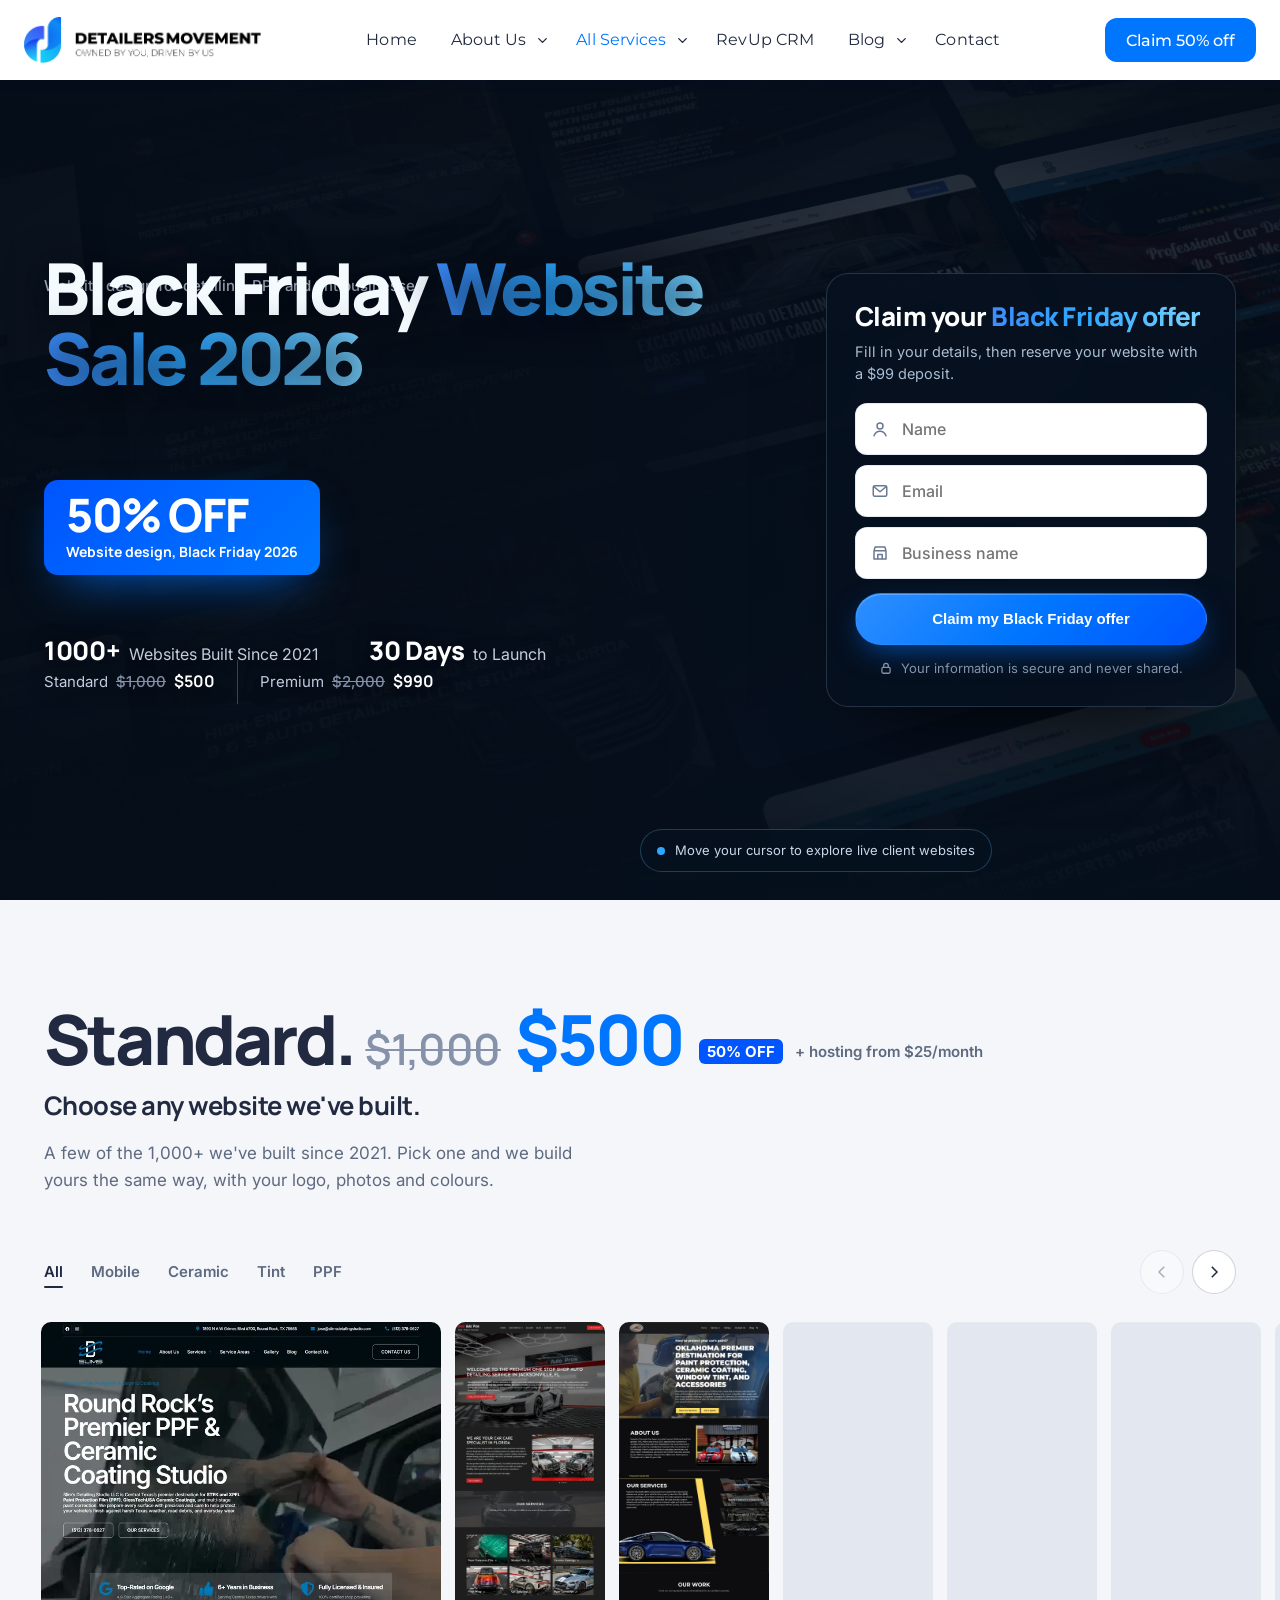
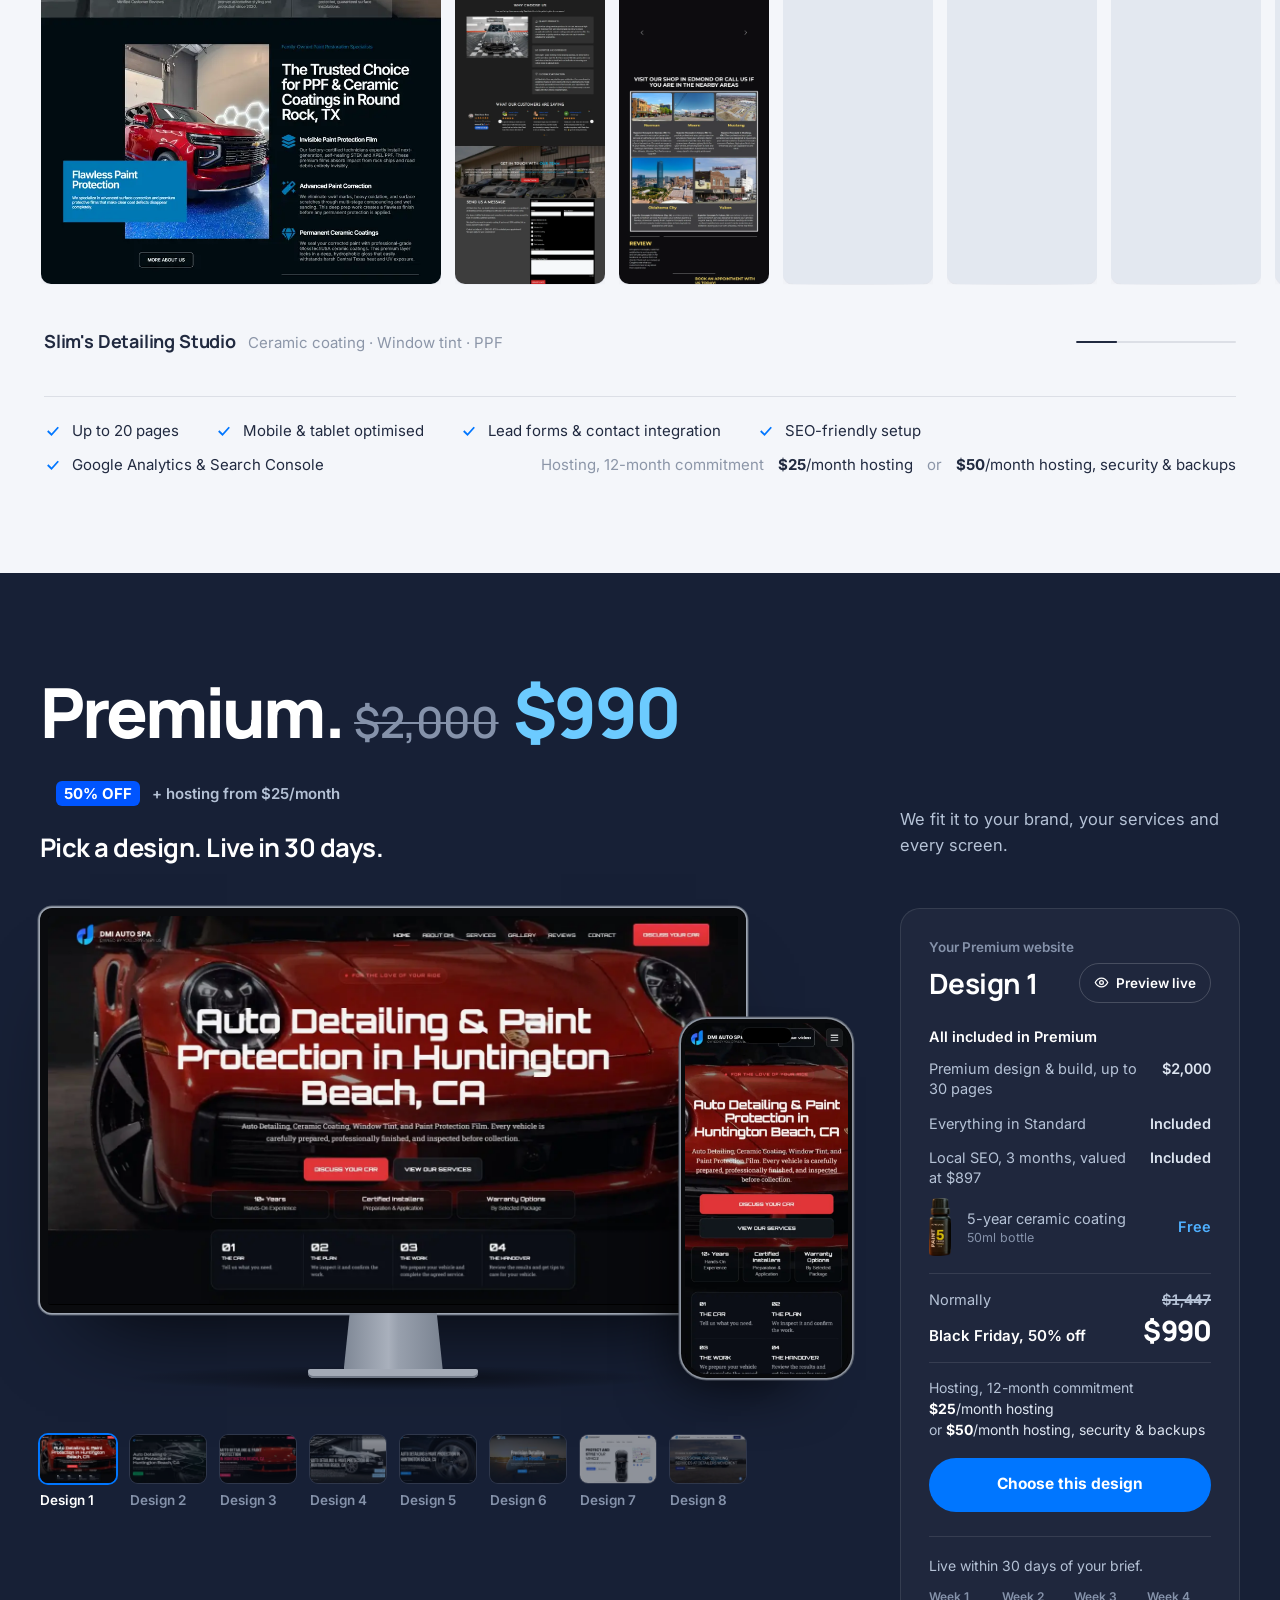
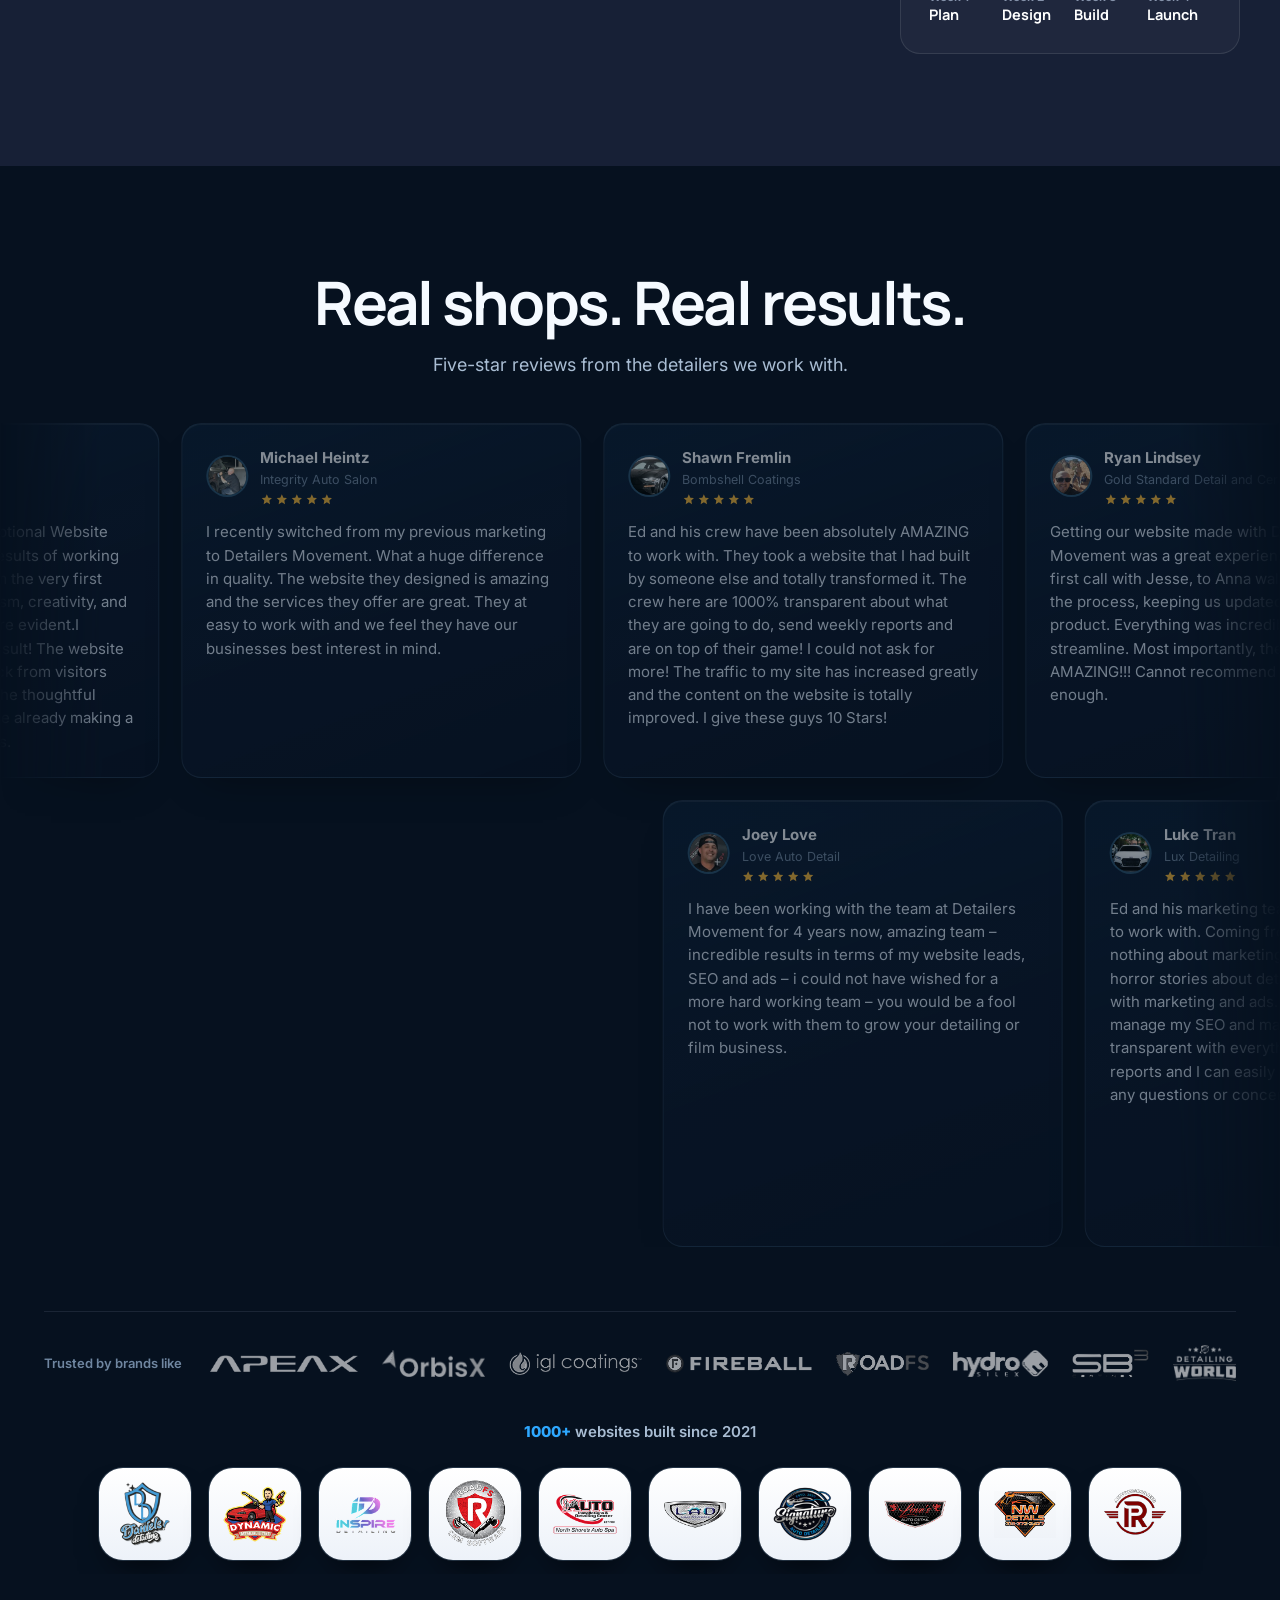
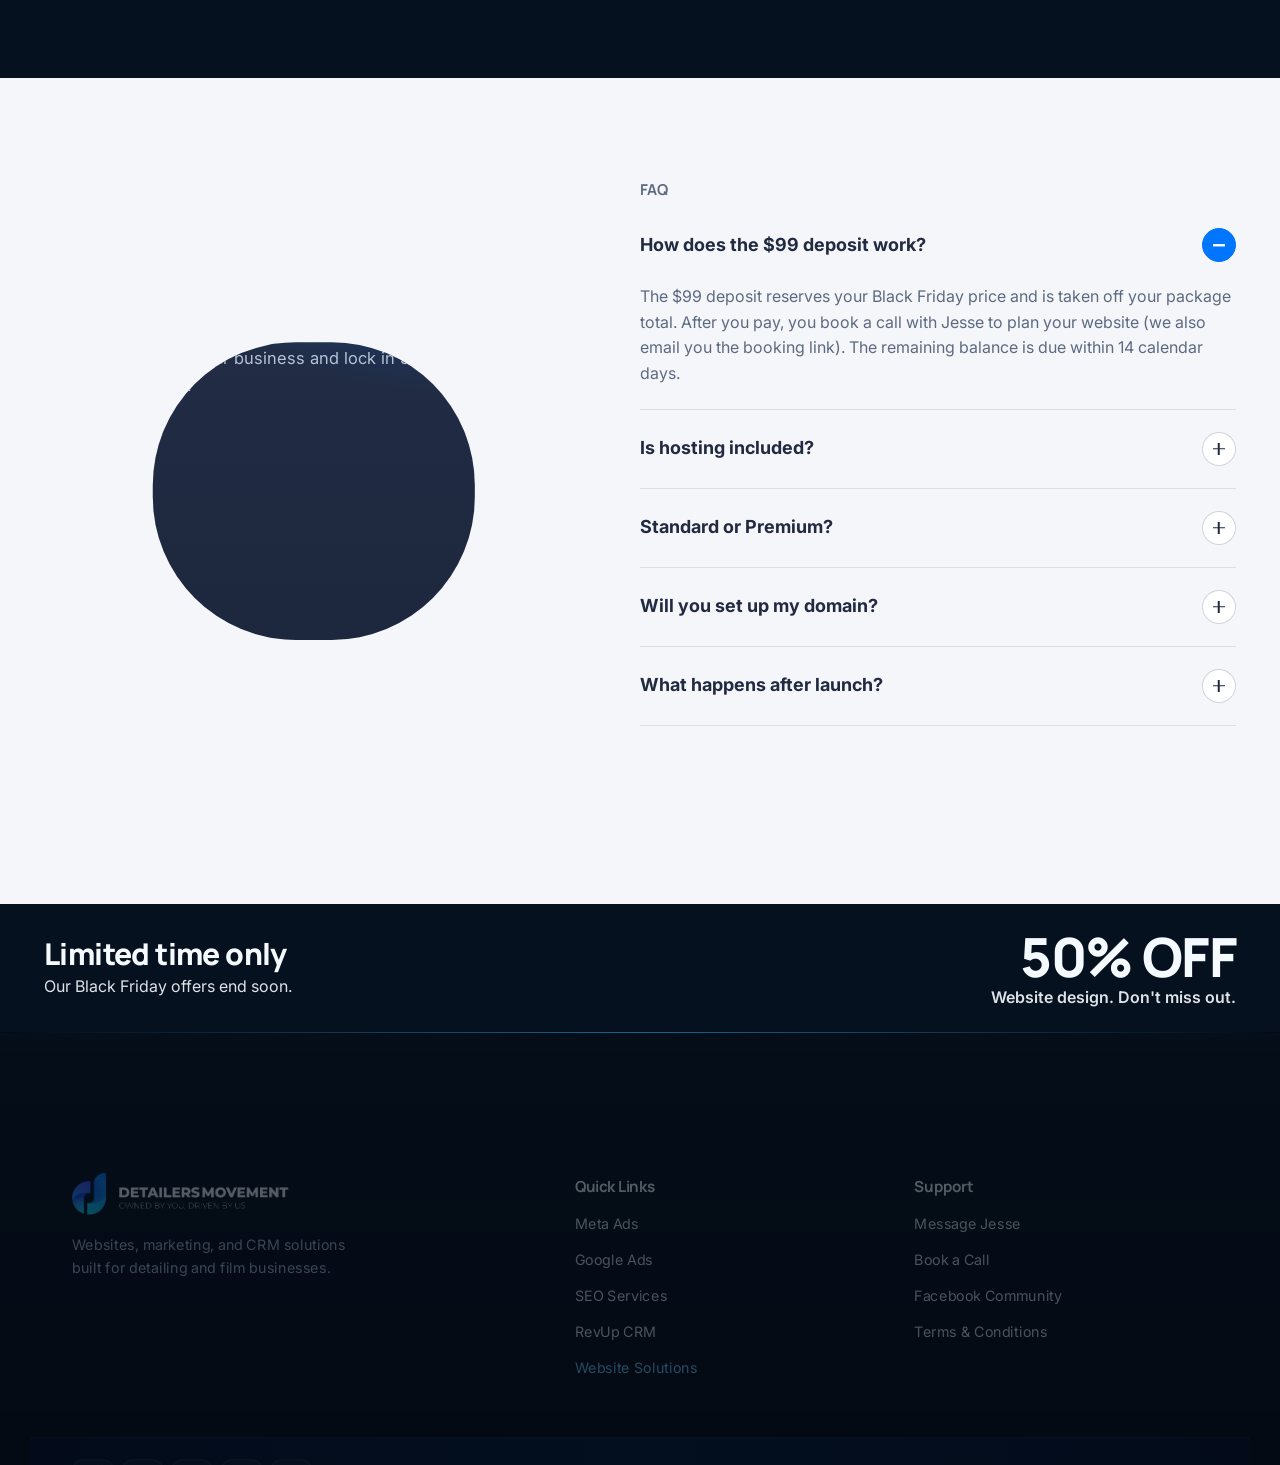
==== commit 54efb311: "BF offer per Ed: 50% off pricing, page limits, free ceramic (temp Apeax photo), hosting choice, GHL " ====
--- a/site/index.html
+++ b/site/index.html
@@ -2087,7 +2087,7 @@
    <h1 id="dmx-hero-h">Black Friday <span class="text-gradient-blue">Website Sale 2026</span></h1>
    <p class="bf-off"><b>50% OFF</b><span>Website design, Black Friday 2026</span></p>
    <ul class="proof"><li><b>1000+</b>Websites Built Since 2021</li><li><b>30 Days</b>to Launch</li></ul>
-   <p class="tiers"><a href="#standard">Standard<b>$500</b></a><a href="#premium">Premium<b>$990</b></a></p>
+   <p class="tiers"><a href="#standard"><span>Standard</span><s>$1,000</s><b>$500</b></a><a href="#premium"><span>Premium</span><s>$2,000</s><b>$990</b></a></p>
   </div>
   <form class="bf-form" data-lead="hero" id="claim">
    <h2>Claim your <span class="text-gradient-blue">Black Friday offer</span></h2>
@@ -2110,7 +2110,7 @@
  <div class="wrap">
   <div class="hd">
    <div>
-    <h2 class="tname" id="std-h">Standard. <span class="tpx">$500</span><small>+ hosting from $25/month</small></h2>
+    <h2 class="tname" id="std-h">Standard. <s class="bf-was">$1,000</s> <span class="tpx">$500</span><small><em class="bf-pct">50% OFF</em> + hosting from $25/month</small></h2>
     <p class="tsub">Choose any website we've built.</p>
     <p class="lead">A few of the 1,000+ we've built since 2021.<span class="l2"> Pick one and we build yours the same way, with your logo, photos and colours.</span></p>
    </div>
@@ -2124,7 +2124,7 @@
  <div class="wrap">
   <div class="cap"><p class="nm" id="stdCap" aria-live="polite"></p><div class="prog" aria-hidden="true"><i id="stdProg"></i></div></div>
   <ul class="inc">
-   <li><svg viewBox="0 0 24 24" fill="none" stroke="currentColor" stroke-width="2.4" aria-hidden="true"><path d="m5 12 5 5 9-10"/></svg>Standard design &amp; build</li>
+   <li><svg viewBox="0 0 24 24" fill="none" stroke="currentColor" stroke-width="2.4" aria-hidden="true"><path d="m5 12 5 5 9-10"/></svg>Up to 20 pages</li><li><svg viewBox="0 0 24 24" fill="none" stroke="currentColor" stroke-width="2.4" aria-hidden="true"><path d="m5 12 5 5 9-10"/></svg>Mobile &amp; tablet optimised</li><li><svg viewBox="0 0 24 24" fill="none" stroke="currentColor" stroke-width="2.4" aria-hidden="true"><path d="m5 12 5 5 9-10"/></svg>Lead forms &amp; contact integration</li><li><svg viewBox="0 0 24 24" fill="none" stroke="currentColor" stroke-width="2.4" aria-hidden="true"><path d="m5 12 5 5 9-10"/></svg>SEO-friendly setup</li><li><svg viewBox="0 0 24 24" fill="none" stroke="currentColor" stroke-width="2.4" aria-hidden="true"><path d="m5 12 5 5 9-10"/></svg>Google Analytics &amp; Search Console</li>
    <li class="ho">Hosting, 12-month commitment<span><b>$25</b>/month hosting</span><span><b>$50</b>/month hosting, security &amp; backups</span></li>
   </ul>
  </div>
@@ -2142,7 +2142,7 @@
    <p class="tn"><b>01</b>Standard</p>
    <h3 id="vwName"></h3>
    <p class="sv" id="vwSv"></p>
-   <p class="pr"><b>$500</b>+ hosting from $25/month</p>
+   <p class="pr"><s class="bf-was">$1,000</s> <b>$500</b>+ hosting from $25/month</p>
    <div class="acts">
     <a class="btn want" id="vwWant" href="https://www.facebook.com/messages/t/jesse.karistianos.1/" target="_blank" rel="noopener">I want one like this</a>
     <a class="btn vis" id="vwVis" href="#" target="_blank" rel="noopener">Visit live site <svg viewBox="0 0 24 24" fill="none" stroke="currentColor" stroke-width="2" aria-hidden="true"><path d="M7 17 17 7M8 7h9v9"/></svg></a>
@@ -2158,7 +2158,7 @@
  <div class="p3-wrap">
   <header class="p3-hd">
    <div class="p3-in">
-    <h2 class="tname" id="dmx-prm-h">Premium. <span class="tpx">$990</span><small>+ hosting from $25/month</small></h2>
+    <h2 class="tname" id="dmx-prm-h">Premium. <s class="bf-was">$2,000</s> <span class="tpx">$990</span><small><em class="bf-pct">50% OFF</em> + hosting from $25/month</small></h2>
     <p class="tsub">Pick a design. <span>Live in 30 days.</span></p>
    </div>
    <p class="lead p3-in">We fit it to your brand, your services and every screen.</p>
@@ -2185,13 +2185,15 @@
      <button class="p3-live" type="button" id="dmxP3Live"><svg viewBox="0 0 24 24" fill="none" stroke="currentColor" stroke-width="2" stroke-linecap="round" stroke-linejoin="round" aria-hidden="true"><path d="M2 12s3.6-7 10-7 10 7 10 7-3.6 7-10 7S2 12 2 12Z"/><circle cx="12" cy="12" r="3"/></svg>Preview live</button></div>
     <p class="p3-rh">All included in Premium</p>
     <ul class="p3-rc" id="dmxP3Inc">
-     <li>Website design &amp; build<b>$2,000</b></li>
-     <li>Local SEO, 3 months<b>$897</b></li>
+     <li>Premium design &amp; build, up to 30 pages<b>$2,000</b></li>
+     <li>Everything in Standard<b>Included</b></li>
+     <li>Local SEO, 3 months, valued at $897<b>Included</b></li>
+     <li class="bf-gift"><img src="assets/bf-bottle-temp.webp" alt="" width="209" height="562" loading="lazy"><span>5-year ceramic coating<small>50ml bottle</small></span><b>Free</b></li>
     </ul>
-    <p class="p3-tot" id="dmxP3Tot">Normally<b data-v="2897">$2,897</b></p>
-    <p class="p3-now">With Premium<strong>$990</strong></p>
+    <p class="p3-tot" id="dmxP3Tot">Normally<b data-v="2000">$2,000</b></p>
+    <p class="p3-now">Black Friday, 50% off<strong>$990</strong></p>
     <p class="p3-host">Hosting, 12-month commitment<span><b>$25</b>/month hosting</span><span><b>$50</b>/month hosting, security &amp; backups</span></p>
-    <p class="p3-pay"><span>You pay</span><strong>$990</strong><small>$2,897 value</small></p>
+    <p class="p3-pay"><span>You pay</span><strong>$990</strong><small>Normally $2,000</small></p>
     <a class="p3-want want" id="dmxP3Want" href="https://www.facebook.com/messages/t/jesse.karistianos.1/" target="_blank" rel="noopener" data-msg="Hi Jesse, I'd like the Premium package with Design 1.">Choose this design</a>
     <button class="p3-inc" type="button" aria-expanded="false" aria-controls="dmxP3Inc">What's included<svg viewBox="0 0 24 24" fill="none" stroke="currentColor" stroke-width="2.2" stroke-linecap="round" stroke-linejoin="round" aria-hidden="true"><path d="m6 9 6 6 6-6"/></svg></button>
     <div class="p3-tl">
@@ -2258,9 +2260,9 @@
   </div>
   <div data-rv-step="60">
    <h3 class="fq rv">FAQ</h3>
-   <details class="rv" open><summary>How does the $99 deposit work?<i aria-hidden="true"></i></summary><p>The $99 deposit reserves your Black Friday price and is taken off your package total. After you pay, you book a call with Jesse to plan your website. The remaining balance is due within 14 calendar days.</p></details>
+   <details class="rv" open><summary>How does the $99 deposit work?<i aria-hidden="true"></i></summary><p>The $99 deposit reserves your Black Friday price and is taken off your package total. After you pay, you book a call with Jesse to plan your website (we also email you the booking link). The remaining balance is due within 14 calendar days.</p></details>
    <details class="rv"><summary>Is hosting included?<i aria-hidden="true"></i></summary><p>Standard and Premium come with a choice of two hosting plans, each on a 12-month commitment: hosting at $25/month, or hosting, security and backups at $50/month.</p></details>
-   <details class="rv"><summary>Standard or Premium?<i aria-hidden="true"></i></summary><p>Standard rebuilds one of our client websites around your brand. Premium starts from one of our premium designs and adds 3 months of local SEO. Every site works on phones, tablets and desktops.</p></details>
+   <details class="rv"><summary>Standard or Premium?<i aria-hidden="true"></i></summary><p>Standard ($500, normally $1,000) rebuilds one of our client websites around your brand, up to 20 pages. Premium ($990, normally $2,000) starts from one of our premium designs, up to 30 pages, and adds 3 months of local SEO plus a free 5-year ceramic coating (50ml bottle). Every site works on phones, tablets and desktops.</p></details>
    <details class="rv"><summary>Will you set up my domain?<i aria-hidden="true"></i></summary><p>Yes. We'll register or connect your domain and set everything up.</p></details>
    <details class="rv"><summary>What happens after launch?<i aria-hidden="true"></i></summary><p>We provide ongoing support for fixes, updates and upgrades.</p></details>
   </div>
--- a/site/assets/bf-v3.css
+++ b/site/assets/bf-v3.css
@@ -56,3 +56,36 @@
   .bf-strip .wrap{flex-direction:column;align-items:flex-start;padding:28px 0;gap:12px}
   .bf-strip .big{text-align:left;font-size:42px}
 }
+
+/* Black Friday prices: the normal price struck through, then the sale price */
+.bf-was{margin-right:.08em;font-weight:600;font-size:.62em;color:#8592AA;text-decoration-thickness:2px;letter-spacing:-.01em}
+.dmx .tname small .bf-pct{margin-right:8px;padding:3px 8px;border-radius:6px;background:#0055FF;color:#fff;font-style:normal;font-weight:700}
+.dmx-show .tiers s{color:#8592AA;font-weight:500}
+#stdView .pr .bf-was{font-size:15px}
+
+/* Premium: the free bottle sits in the included list with its real photo (temporary Apeax until the DMI bottle) */
+.p3-rc li.bf-gift{align-items:center;justify-content:flex-start}
+.p3-rc li.bf-gift img{flex:none;width:auto;height:58px;margin:-4px 0}
+.p3-rc li.bf-gift span{flex:1;display:flex;flex-direction:column}
+.p3-rc li.bf-gift small{font-size:12.5px;color:#8592AA}
+.p3-rc li.bf-gift b{color:#4FB0FF}
+
+/* phones: one tidy column — headline, offer card with both prices, then the form */
+@media (max-width:640px){
+  .dmx-show .bf-k,.dmx-show .bf-hero .proof{display:none}
+  .dmx-show .copy.bf-hero{gap:18px;padding-top:8px}
+  .dmx-show .bf-hero h1{font-size:clamp(36px,10.4vw,46px);line-height:1.02}
+  .dmx-show .bf-off{display:flex;flex-direction:row;align-items:center;gap:12px;width:100%;margin-top:16px;padding:12px 16px;border-radius:14px 14px 0 0;box-shadow:none}
+  .dmx-show .bf-off b{font-size:32px;white-space:nowrap}
+  .dmx-show .bf-off span{margin:0;font-size:13px;line-height:1.3}
+  .dmx-show .bf-hero .tiers{display:grid;grid-template-columns:1fr 1fr;margin:0;border:1px solid rgba(169,214,255,.18);border-top:0;border-radius:0 0 14px 14px;background:rgba(6,17,31,.7)}
+  .dmx-show .bf-hero .tiers a{display:flex;flex-direction:row;flex-wrap:wrap;align-items:baseline;gap:0 8px;padding:10px 16px;font-size:13px}
+  .dmx-show .bf-hero .tiers a>span{width:100%}
+  .dmx-show .bf-hero .tiers a>s{font-size:13px}
+  .dmx-show .bf-hero .tiers b{font-size:18px}
+  .dmx-show .bf-form{padding:20px 18px}
+  .dmx .bf-form h2{font-size:21px}
+  .bf-form>p{margin:6px 0 14px;font-size:14px}
+  .bf-f input{height:48px}
+  .p3-rc li.bf-gift img{height:48px}
+}
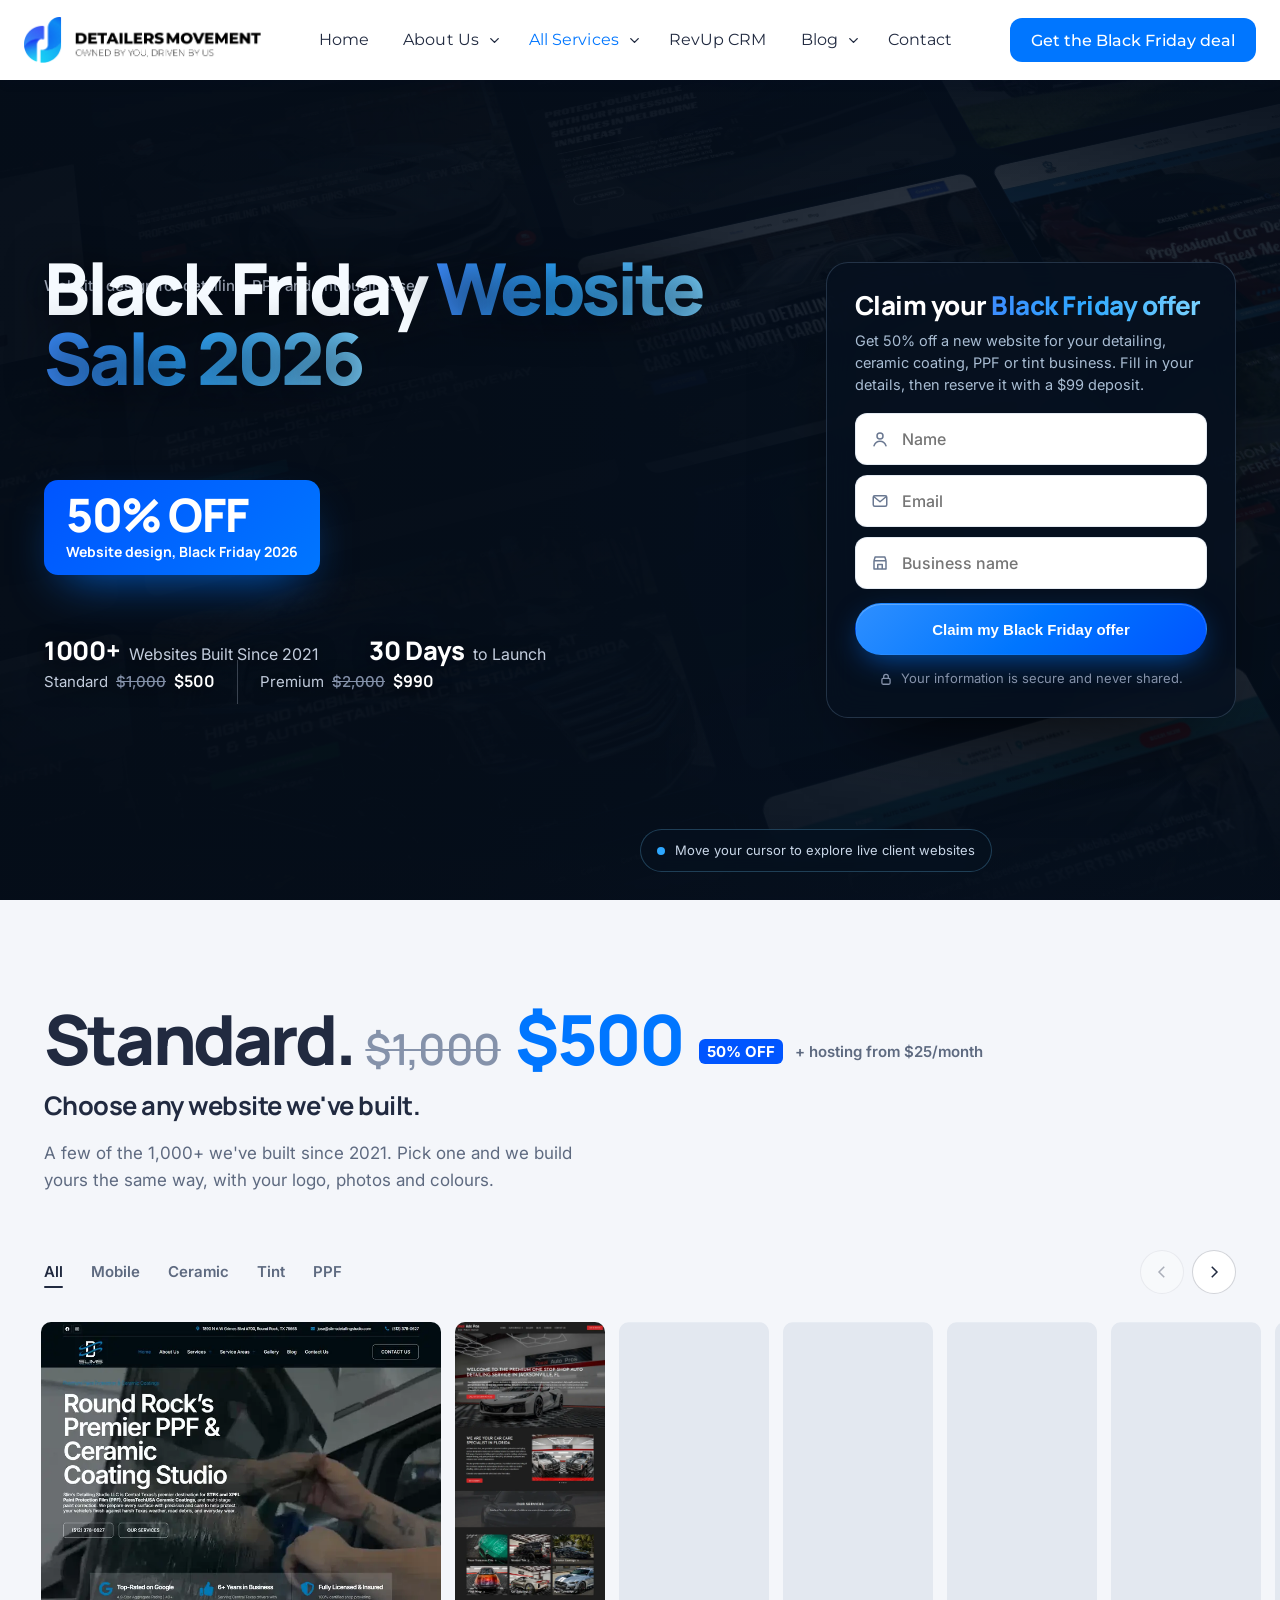
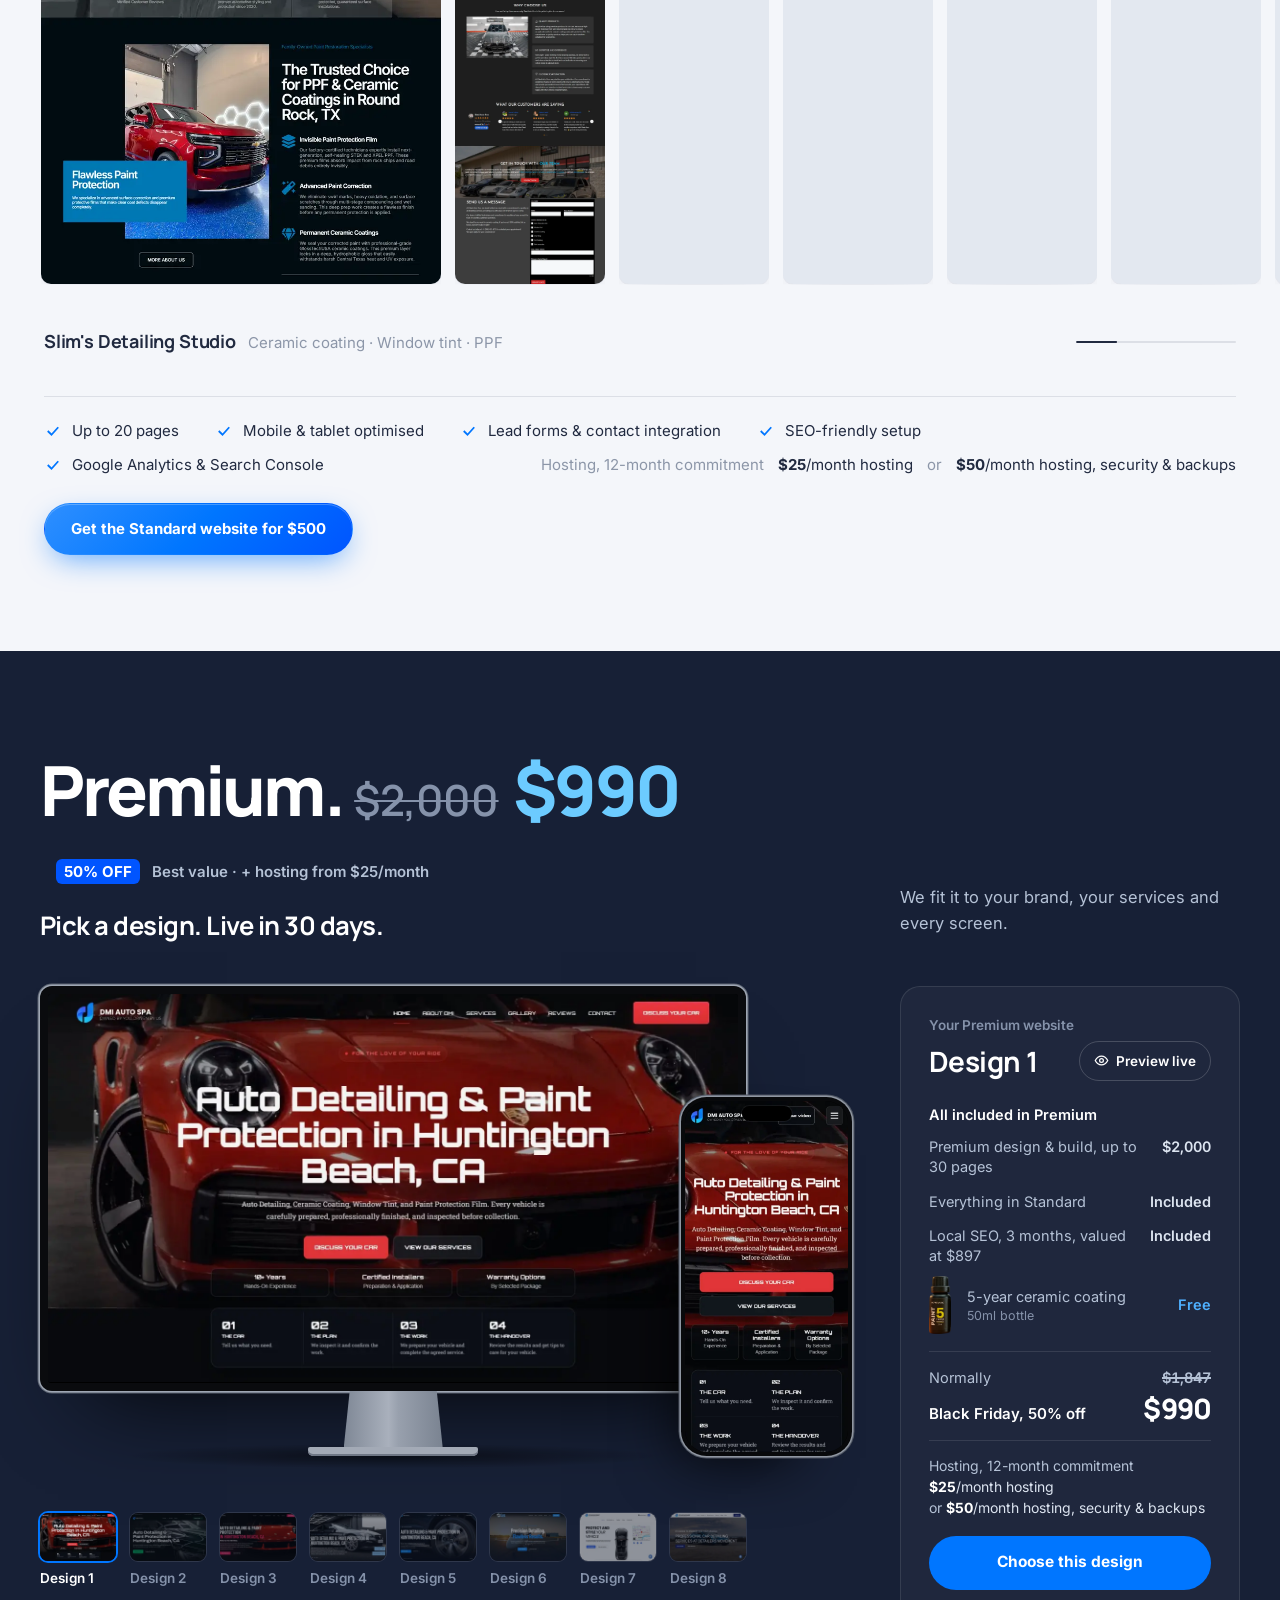
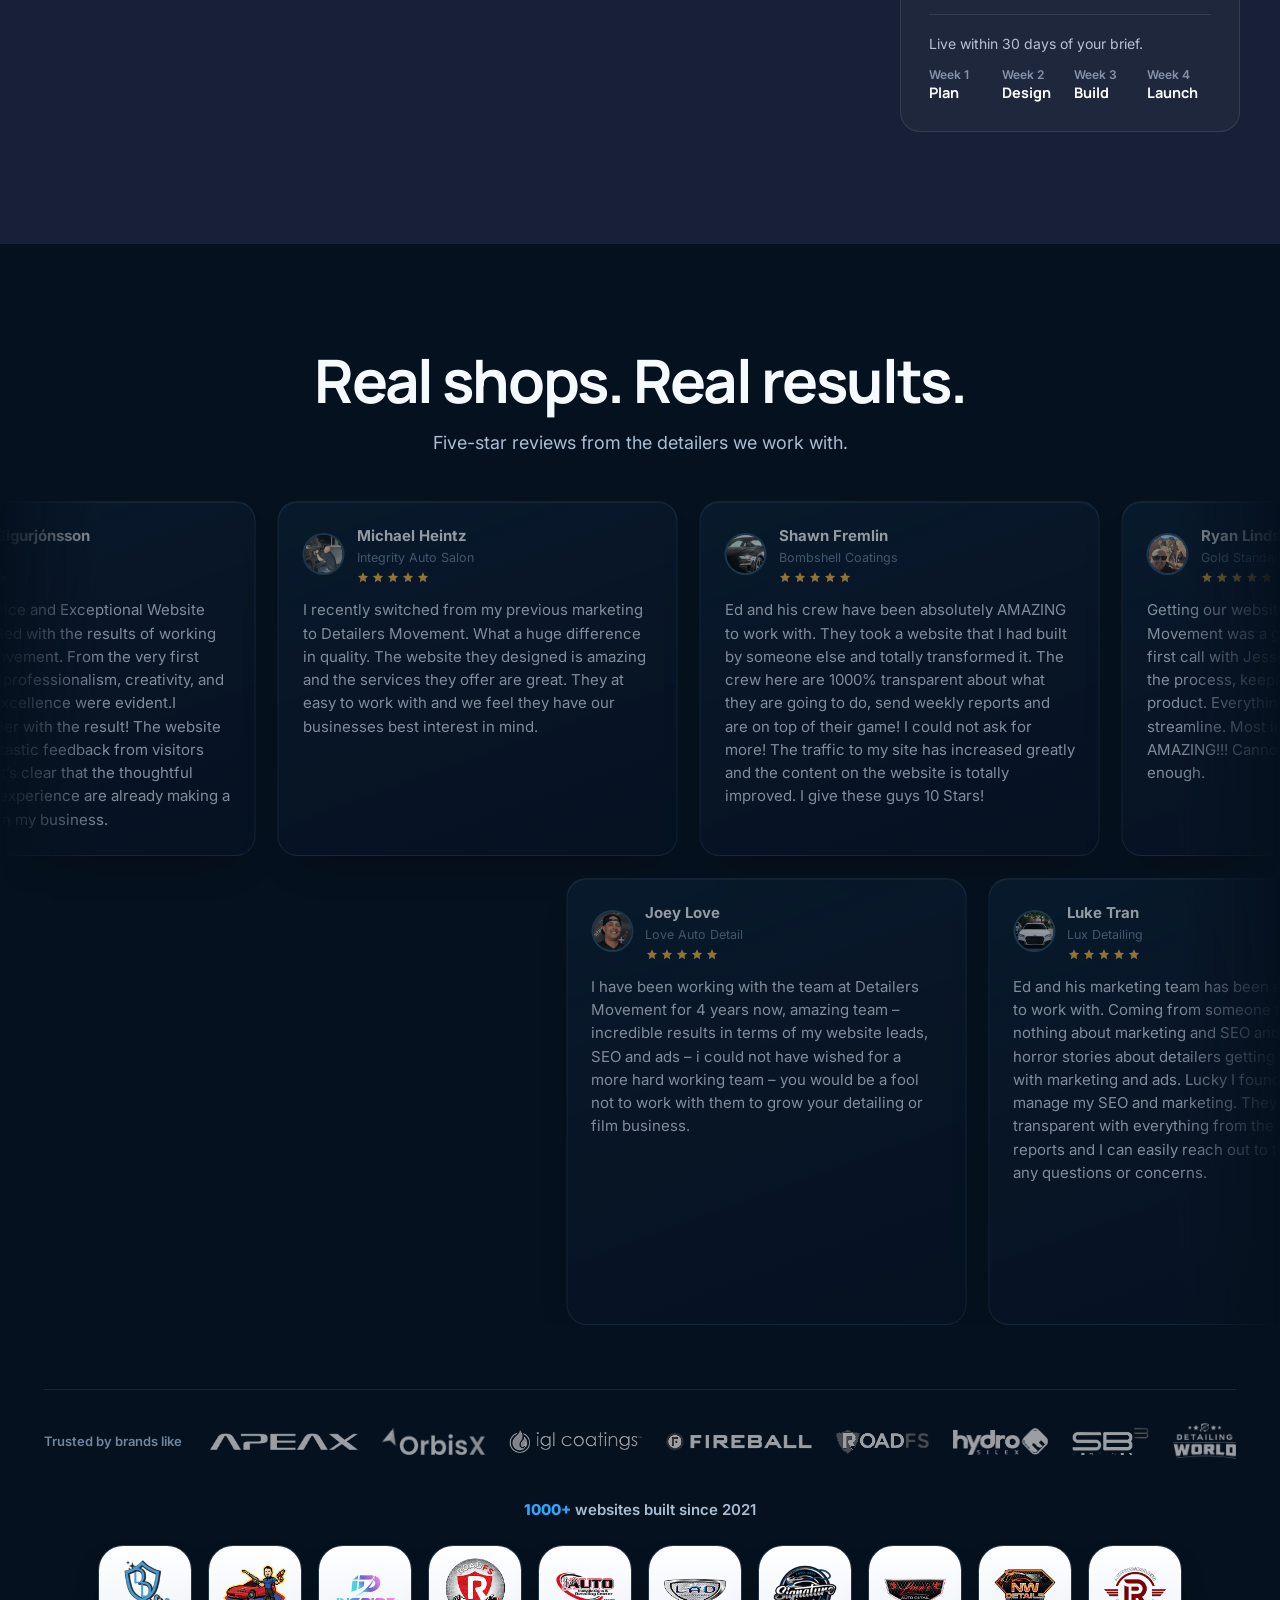
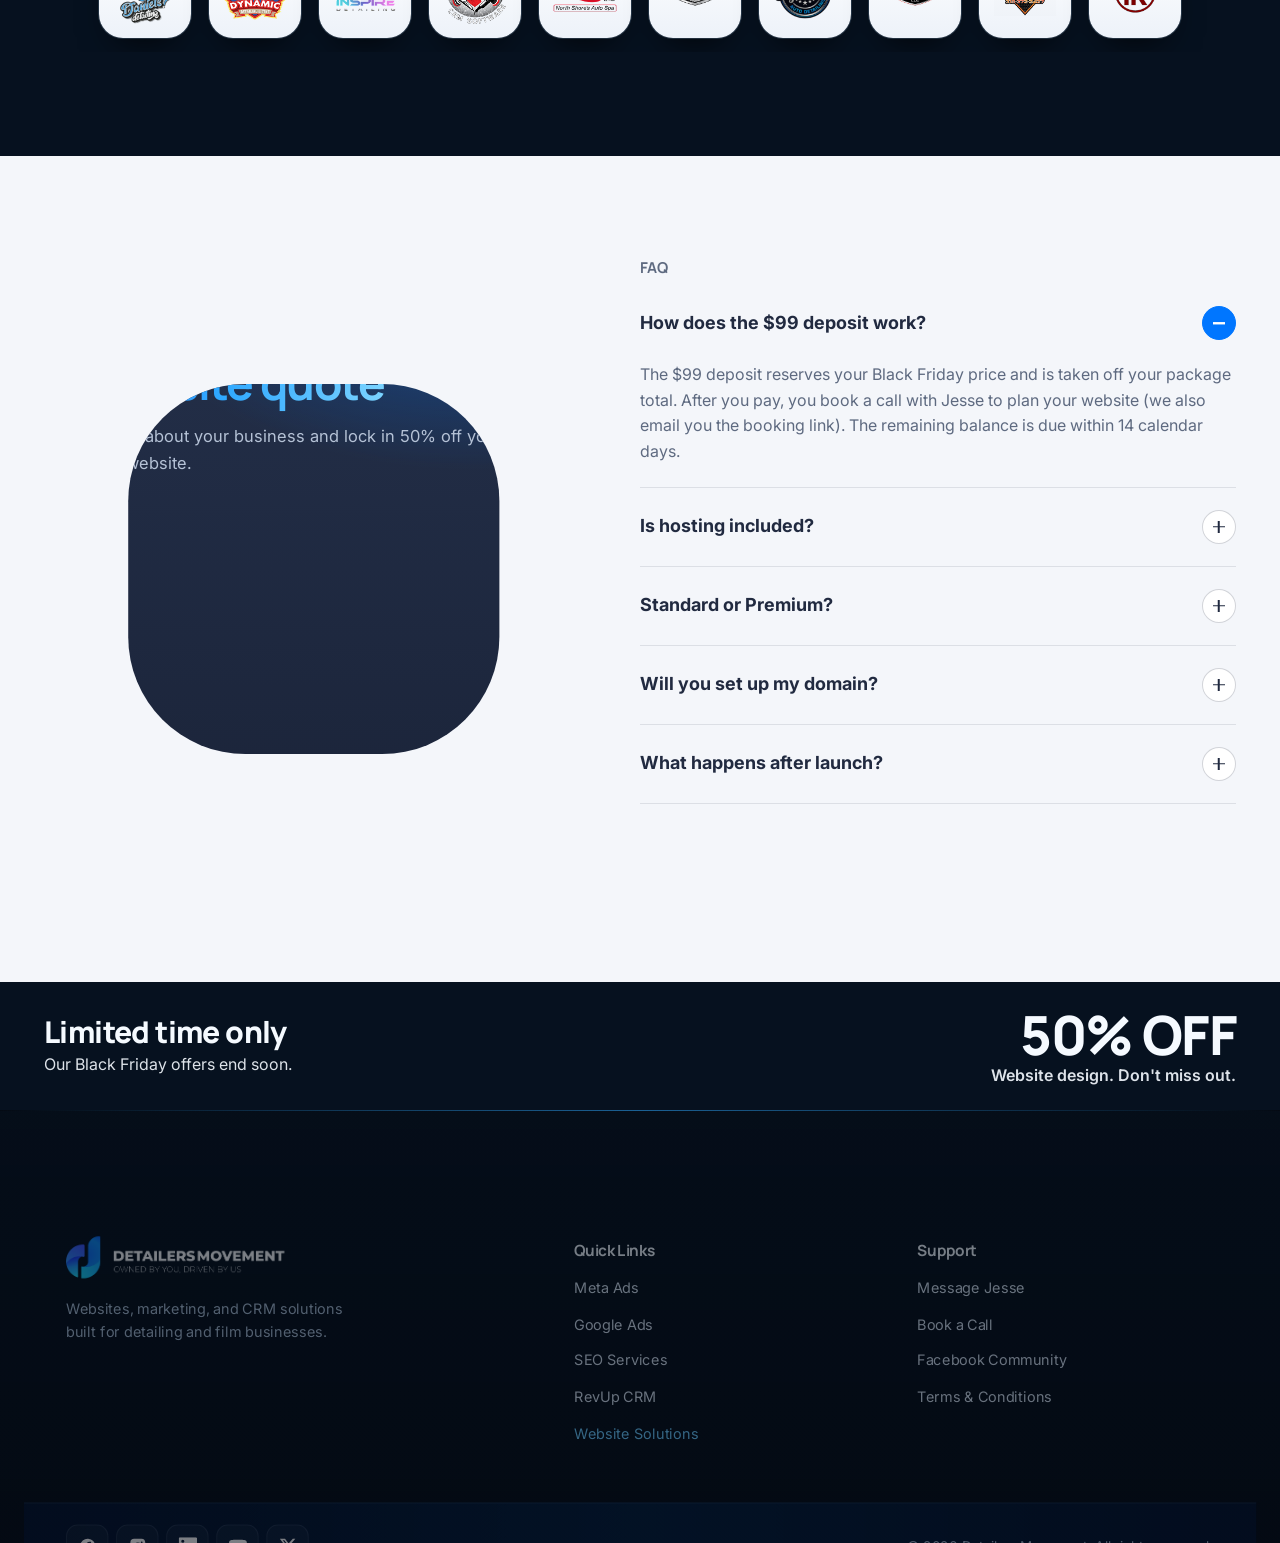
==== commit 51d1e758: "Last content pass vs Ed's mock; private /review board for Ed (KV-backed feedback) Co-Authored-By: Cl" ====
--- a/site/index.html
+++ b/site/index.html
@@ -2061,7 +2061,7 @@
  <div class="hd-in">
   <a class="hd-logo" href="https://www.detailersmovement.com/" aria-label="Detailers Movement home"><img src="assets/logo-dmi-light-header.webp" alt="Detailers Movement — Owned by you, driven by us" width="295" height="57"></a>
   <nav class="hd-nav" aria-label="Main"><ul><li class="it"><a class="lk" href="https://www.detailersmovement.com/">Home</a></li><li class="it has-dd"><a class="lk" href="https://www.detailersmovement.com/about-us/">About Us</a><button class="ddt" type="button" aria-expanded="false" aria-controls="dd1" aria-label="Show About Us menu"><svg viewBox="0 0 24 24" fill="none" stroke="currentColor" stroke-width="2.2" stroke-linecap="round" stroke-linejoin="round" aria-hidden="true"><path d="m6 9 6 6 6-6"/></svg></button><div class="dd" id="dd1"><ul><li class="ovw"><a href="https://www.detailersmovement.com/about-us/">About Us overview</a></li><li class="grp"><span class="gl">About The Founder</span><ul><li><a href="https://www.detailersmovement.com/ed-bews/">Ed Bews</a></li><li><a href="https://www.detailersmovement.com/jesse-karistianos/">Jesse Karistianos</a></li></ul></li><li><a href="https://www.detailersmovement.com/career/">Career</a></li></ul></div></li><li class="it has-dd is-active"><a class="lk" href="https://www.detailersmovement.com/digital-marketing-agency/">All Services</a><button class="ddt" type="button" aria-expanded="false" aria-controls="dd2" aria-label="Show All Services menu"><svg viewBox="0 0 24 24" fill="none" stroke="currentColor" stroke-width="2.2" stroke-linecap="round" stroke-linejoin="round" aria-hidden="true"><path d="m6 9 6 6 6-6"/></svg></button><div class="dd" id="dd2"><ul><li class="ovw"><a href="https://www.detailersmovement.com/digital-marketing-agency/">All Services overview</a></li><li><a href="https://growthbundle.detailersmovement.com/digital-marketing-service-page">Growth Bundle</a></li><li><a href="https://www.detailersmovement.com/website-design/" aria-current="page">Website Solutions</a></li><li><a href="https://www.detailersmovement.com/seo/">Seo Services</a></li><li><a href="https://www.detailersmovement.com/google-ads/">Google Ads</a></li><li><a href="https://www.detailersmovement.com/facebook-ads/">Meta Ads</a></li></ul></div></li><li class="it"><a class="lk" href="https://launchpad.detailersmovement.com/revup-crm">RevUp CRM</a></li><li class="it has-dd"><a class="lk" href="https://www.detailersmovement.com/blog/">Blog</a><button class="ddt" type="button" aria-expanded="false" aria-controls="dd4" aria-label="Show Blog menu"><svg viewBox="0 0 24 24" fill="none" stroke="currentColor" stroke-width="2.2" stroke-linecap="round" stroke-linejoin="round" aria-hidden="true"><path d="m6 9 6 6 6-6"/></svg></button><div class="dd" id="dd4"><ul><li class="ovw"><a href="https://www.detailersmovement.com/blog/">Blog overview</a></li><li><a href="https://www.detailersmovement.com/blog-seo-services/">SEO (Search Engine Optimization)</a></li><li><a href="https://www.detailersmovement.com/blog-facebook-ads/">Facebook Ads</a></li><li><a href="https://www.detailersmovement.com/blog-google-ads/">Google Ads</a></li><li><a href="https://www.detailersmovement.com/blog-website/">Website</a></li><li><a href="https://www.detailersmovement.com/blog-meta-ads/">Meta Ads</a></li></ul></div></li><li class="it"><a class="lk" href="https://www.detailersmovement.com/contact-us/">Contact</a></li></ul></nav>
-  <div class="hd-cta"><a class="hb hb-primary" href="#claim"><span>Claim 50% off</span></a></div>
+  <div class="hd-cta"><a class="hb hb-primary" href="#claim"><span>Get the Black Friday deal</span></a></div>
   <button class="hd-burger" type="button" aria-expanded="false" aria-controls="dmxDrawer" aria-label="Open menu"><span></span><span></span><span></span></button>
  </div>
 </header>
@@ -2069,7 +2069,7 @@
 <aside class="hd-drawer" id="dmxDrawer" aria-label="Mobile menu" aria-hidden="true">
  <div class="dr-top"><img src="assets/logo-dmi-light-header.webp" alt="" width="295" height="57"><button class="dr-x" type="button" aria-label="Close menu"><svg viewBox="0 0 24 24" fill="none" stroke="currentColor" stroke-width="2" stroke-linecap="round" aria-hidden="true"><path d="M6 6l12 12M18 6 6 18"/></svg></button></div>
  <nav aria-label="Mobile"><ul class="mnav"><li><a class="mlk" href="https://www.detailersmovement.com/">Home</a></li><li class="macc"><div class="mrow"><a class="mlk" href="https://www.detailersmovement.com/about-us/">About Us</a><button class="mtg" type="button" aria-expanded="false" aria-controls="md1" aria-label="Show About Us submenu"><svg viewBox="0 0 24 24" fill="none" stroke="currentColor" stroke-width="2.2" stroke-linecap="round" stroke-linejoin="round" aria-hidden="true"><path d="m6 9 6 6 6-6"/></svg></button></div><ul class="msub" id="md1" hidden><li class="grp"><span class="gl">About The Founder</span><ul><li><a href="https://www.detailersmovement.com/ed-bews/">Ed Bews</a></li><li><a href="https://www.detailersmovement.com/jesse-karistianos/">Jesse Karistianos</a></li></ul></li><li><a href="https://www.detailersmovement.com/career/">Career</a></li></ul></li><li class="macc"><div class="mrow"><a class="mlk" href="https://www.detailersmovement.com/digital-marketing-agency/">All Services</a><button class="mtg" type="button" aria-expanded="false" aria-controls="md2" aria-label="Show All Services submenu"><svg viewBox="0 0 24 24" fill="none" stroke="currentColor" stroke-width="2.2" stroke-linecap="round" stroke-linejoin="round" aria-hidden="true"><path d="m6 9 6 6 6-6"/></svg></button></div><ul class="msub" id="md2" hidden><li><a href="https://growthbundle.detailersmovement.com/digital-marketing-service-page">Growth Bundle</a></li><li><a href="https://www.detailersmovement.com/website-design/" aria-current="page">Website Solutions</a></li><li><a href="https://www.detailersmovement.com/seo/">Seo Services</a></li><li><a href="https://www.detailersmovement.com/google-ads/">Google Ads</a></li><li><a href="https://www.detailersmovement.com/facebook-ads/">Meta Ads</a></li></ul></li><li><a class="mlk" href="https://launchpad.detailersmovement.com/revup-crm">RevUp CRM</a></li><li class="macc"><div class="mrow"><a class="mlk" href="https://www.detailersmovement.com/blog/">Blog</a><button class="mtg" type="button" aria-expanded="false" aria-controls="md4" aria-label="Show Blog submenu"><svg viewBox="0 0 24 24" fill="none" stroke="currentColor" stroke-width="2.2" stroke-linecap="round" stroke-linejoin="round" aria-hidden="true"><path d="m6 9 6 6 6-6"/></svg></button></div><ul class="msub" id="md4" hidden><li><a href="https://www.detailersmovement.com/blog-seo-services/">SEO (Search Engine Optimization)</a></li><li><a href="https://www.detailersmovement.com/blog-facebook-ads/">Facebook Ads</a></li><li><a href="https://www.detailersmovement.com/blog-google-ads/">Google Ads</a></li><li><a href="https://www.detailersmovement.com/blog-website/">Website</a></li><li><a href="https://www.detailersmovement.com/blog-meta-ads/">Meta Ads</a></li></ul></li><li><a class="mlk" href="https://www.detailersmovement.com/contact-us/">Contact</a></li></ul></nav>
- <div class="dr-cta"><a class="hb hb-primary" href="#claim"><span>Claim 50% off</span></a></div>
+ <div class="dr-cta"><a class="hb hb-primary" href="#claim"><span>Get the Black Friday deal</span></a></div>
 </aside>
 <!-- /SECTION:header -->
 
@@ -2091,7 +2091,7 @@
   </div>
   <form class="bf-form" data-lead="hero" id="claim">
    <h2>Claim your <span class="text-gradient-blue">Black Friday offer</span></h2>
-   <p>Fill in your details, then reserve your website with a $99 deposit.</p>
+   <p>Get 50% off a new website for your detailing, ceramic coating, PPF or tint business. Fill in your details, then reserve it with a $99 deposit.</p>
    <label class="bf-f"><svg viewBox="0 0 24 24" fill="none" stroke="currentColor" stroke-width="2" stroke-linecap="round" aria-hidden="true"><circle cx="12" cy="8" r="4"/><path d="M4 21c1.5-4 4.5-6 8-6s6.5 2 8 6"/></svg><input name="name" placeholder="Name" autocomplete="name" required aria-label="Name"></label>
    <label class="bf-f"><svg viewBox="0 0 24 24" fill="none" stroke="currentColor" stroke-width="2" stroke-linejoin="round" aria-hidden="true"><rect x="3" y="5" width="18" height="14" rx="2"/><path d="M3.5 6l8.5 7 8.5-7"/></svg><input name="email" type="email" placeholder="Email" autocomplete="email" required aria-label="Email"></label>
    <label class="bf-f"><svg viewBox="0 0 24 24" fill="none" stroke="currentColor" stroke-width="2" stroke-linejoin="round" aria-hidden="true"><path d="M4 9l1.5-5h13L20 9M4 9v11h16V9M4 9h16M9 20v-6h6v6"/></svg><input name="business" placeholder="Business name" autocomplete="organization" required aria-label="Business name"></label>
@@ -2127,6 +2127,7 @@
    <li><svg viewBox="0 0 24 24" fill="none" stroke="currentColor" stroke-width="2.4" aria-hidden="true"><path d="m5 12 5 5 9-10"/></svg>Up to 20 pages</li><li><svg viewBox="0 0 24 24" fill="none" stroke="currentColor" stroke-width="2.4" aria-hidden="true"><path d="m5 12 5 5 9-10"/></svg>Mobile &amp; tablet optimised</li><li><svg viewBox="0 0 24 24" fill="none" stroke="currentColor" stroke-width="2.4" aria-hidden="true"><path d="m5 12 5 5 9-10"/></svg>Lead forms &amp; contact integration</li><li><svg viewBox="0 0 24 24" fill="none" stroke="currentColor" stroke-width="2.4" aria-hidden="true"><path d="m5 12 5 5 9-10"/></svg>SEO-friendly setup</li><li><svg viewBox="0 0 24 24" fill="none" stroke="currentColor" stroke-width="2.4" aria-hidden="true"><path d="m5 12 5 5 9-10"/></svg>Google Analytics &amp; Search Console</li>
    <li class="ho">Hosting, 12-month commitment<span><b>$25</b>/month hosting</span><span><b>$50</b>/month hosting, security &amp; backups</span></li>
   </ul>
+  <a class="btn btn-primary bf-std-go" href="checkout/?pkg=standard">Get the Standard website for $500</a>
  </div>
  <script type="application/json" id="stdData">[{"id": "slim-s-detailing-studio", "name": "Slim's Detailing Studio", "url": "https://slimsdetailingstudio.com/", "tags": ["ceramic", "tint", "ppf"]}, {"id": "diwal-auto-pros", "name": "Diwal Auto Pros", "url": "https://diwalautopros.com/", "tags": ["ceramic", "tint", "ppf"]}, {"id": "superior-concepts", "name": "Superior Concepts", "url": "https://www.superiorconcepts.net/", "tags": ["ceramic", "tint", "ppf"]}, {"id": "care-pro", "name": "Care Pro", "url": "https://careprocar.com.au/", "tags": ["ceramic", "tint", "ppf"]}, {"id": "ace-of-spades", "name": "Ace Of Spades", "url": "https://aceofspadesautodetailing.com/", "tags": ["mobile", "ceramic", "tint", "ppf"]}, {"id": "daniels-detailing", "name": "Daniels Detailing", "url": "https://danieldetailingaz.com/", "tags": ["ceramic"]}, {"id": "supercharged-suds-mobile-detailing", "name": "Supercharged Suds Mobile Detailing", "url": "https://www.superchargedsuds.com/", "tags": ["mobile", "ceramic"]}, {"id": "king-mobile-detail-and-tint", "name": "King Mobile Detail And Tint", "url": "https://kingmobiledetailandtint.com/", "tags": ["mobile", "tint"]}, {"id": "above-beyond", "name": "Above & Beyond", "url": "https://www.abovebeyonddetails.com/", "tags": ["mobile"]}, {"id": "all-hands-auto-detailing", "name": "All Hands Auto Detailing", "url": "https://allhandsautodetailing.com/", "tags": []}, {"id": "atd-detailing", "name": "ATD Detailing", "url": "https://atddetailing.co.uk/", "tags": ["ceramic", "tint", "ppf"]}, {"id": "b-s-auto-detailing", "name": "B & S Auto Detailing", "url": "https://bnsautodetailing.com/", "tags": ["mobile"]}, {"id": "black-diamond", "name": "Black Diamond", "url": "https://blackdiamondas.com/", "tags": ["mobile"]}, {"id": "c-r-detailing", "name": "C&R Detailing", "url": "https://crmobilecardetailing.com/", "tags": ["mobile"]}, {"id": "carsmetic-detailing", "name": "Carsmetic Detailing", "url": "https://carsmeticdetailing.com/", "tags": ["mobile", "ceramic"]}, {"id": "clean-cars", "name": "Clean Cars", "url": "https://www.cleancarsinc.co/", "tags": []}, {"id": "cut-n-tail", "name": "Cut N Tail", "url": "https://cutntail.com/", "tags": ["ceramic"]}, {"id": "devin-auto-spa", "name": "Devin Auto Spa", "url": "https://devinsautospa.com/", "tags": ["mobile", "ceramic"]}, {"id": "direct-efficiency-detailing", "name": "Direct Efficiency Detailing", "url": "https://directefficiencydetailing.com/", "tags": ["tint"]}, {"id": "first-choice-detailing", "name": "First Choice detailing", "url": "https://firstchoicedetailingut.com/", "tags": []}, {"id": "mikel-auto-details", "name": "Mikel Auto Details", "url": "https://mikelautodetails.com/", "tags": ["mobile"]}, {"id": "plank-s-pro-detailing", "name": "Plank's Pro Detailing", "url": "https://planksprodetailing.com/", "tags": ["ceramic"]}, {"id": "precision-auto-works-professional-detailing", "name": "Precision Auto Works Professional Detailing", "url": "https://precision-auto-works.com/", "tags": ["ceramic"]}, {"id": "rp-detailing", "name": "RP Detailing", "url": "https://rpautodetailingict.com/", "tags": []}, {"id": "safari-mobile-detailing", "name": "Safari Mobile Detailing", "url": "https://safarimobiledetailing.com/", "tags": ["mobile", "ceramic"]}, {"id": "sunshine-mobile-detailing", "name": "Sunshine Mobile Detailing", "url": "https://www.sunshinemobiledetail.com/", "tags": ["mobile"]}, {"id": "wax-master-detailing", "name": "Wax Master Detailing", "url": "https://waxmastersdetailing.com/", "tags": ["ppf"]}]</script>
 </section>
@@ -2158,7 +2159,7 @@
  <div class="p3-wrap">
   <header class="p3-hd">
    <div class="p3-in">
-    <h2 class="tname" id="dmx-prm-h">Premium. <s class="bf-was">$2,000</s> <span class="tpx">$990</span><small><em class="bf-pct">50% OFF</em> + hosting from $25/month</small></h2>
+    <h2 class="tname" id="dmx-prm-h">Premium. <s class="bf-was">$2,000</s> <span class="tpx">$990</span><small><em class="bf-pct">50% OFF</em> Best value · + hosting from $25/month</small></h2>
     <p class="tsub">Pick a design. <span>Live in 30 days.</span></p>
    </div>
    <p class="lead p3-in">We fit it to your brand, your services and every screen.</p>
--- a/site/assets/bf-v3.css
+++ b/site/assets/bf-v3.css
@@ -89,3 +89,7 @@
   .bf-f input{height:48px}
   .p3-rc li.bf-gift img{height:48px}
 }
+
+/* Standard: one clear reserve button under the inclusions (mock) */
+.dmx.std .bf-std-go{display:inline-flex;margin-top:26px}
+@media (max-width:640px){.dmx.std .bf-std-go{display:flex;width:100%;justify-content:center}}
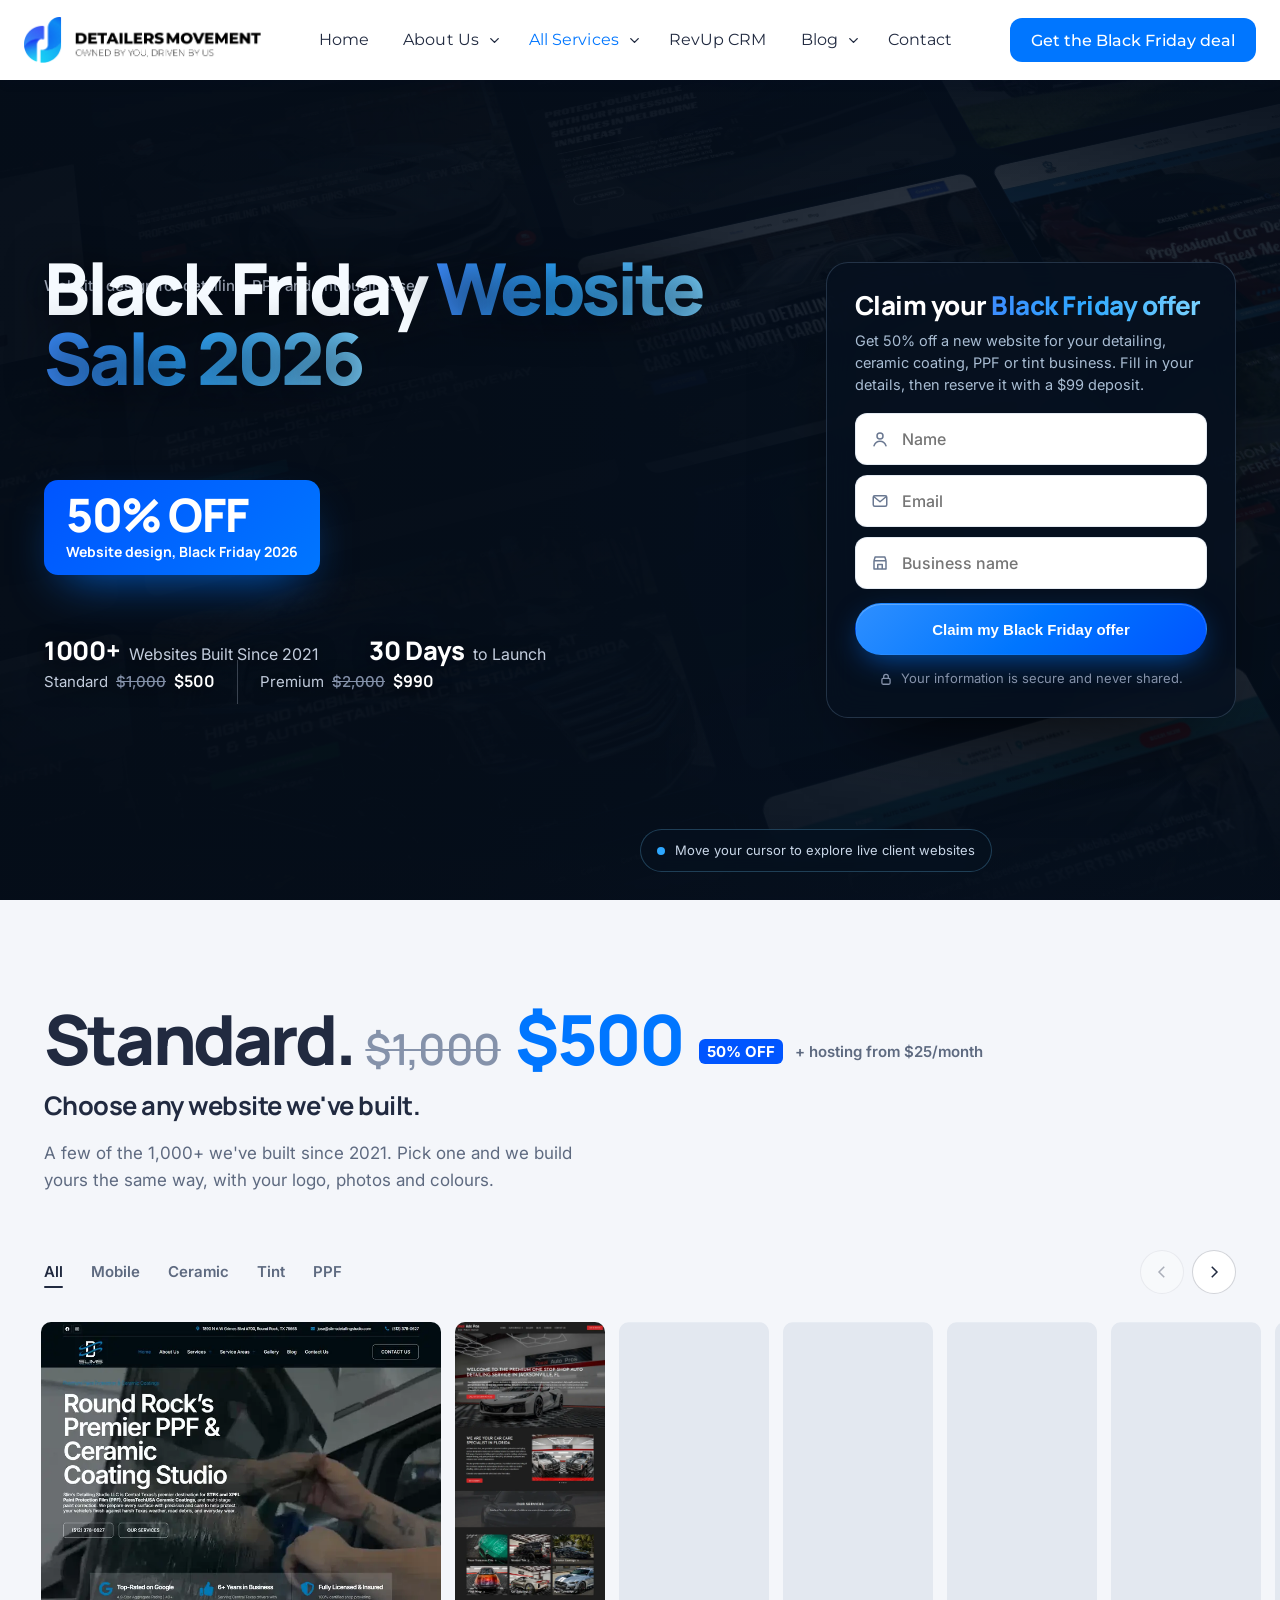
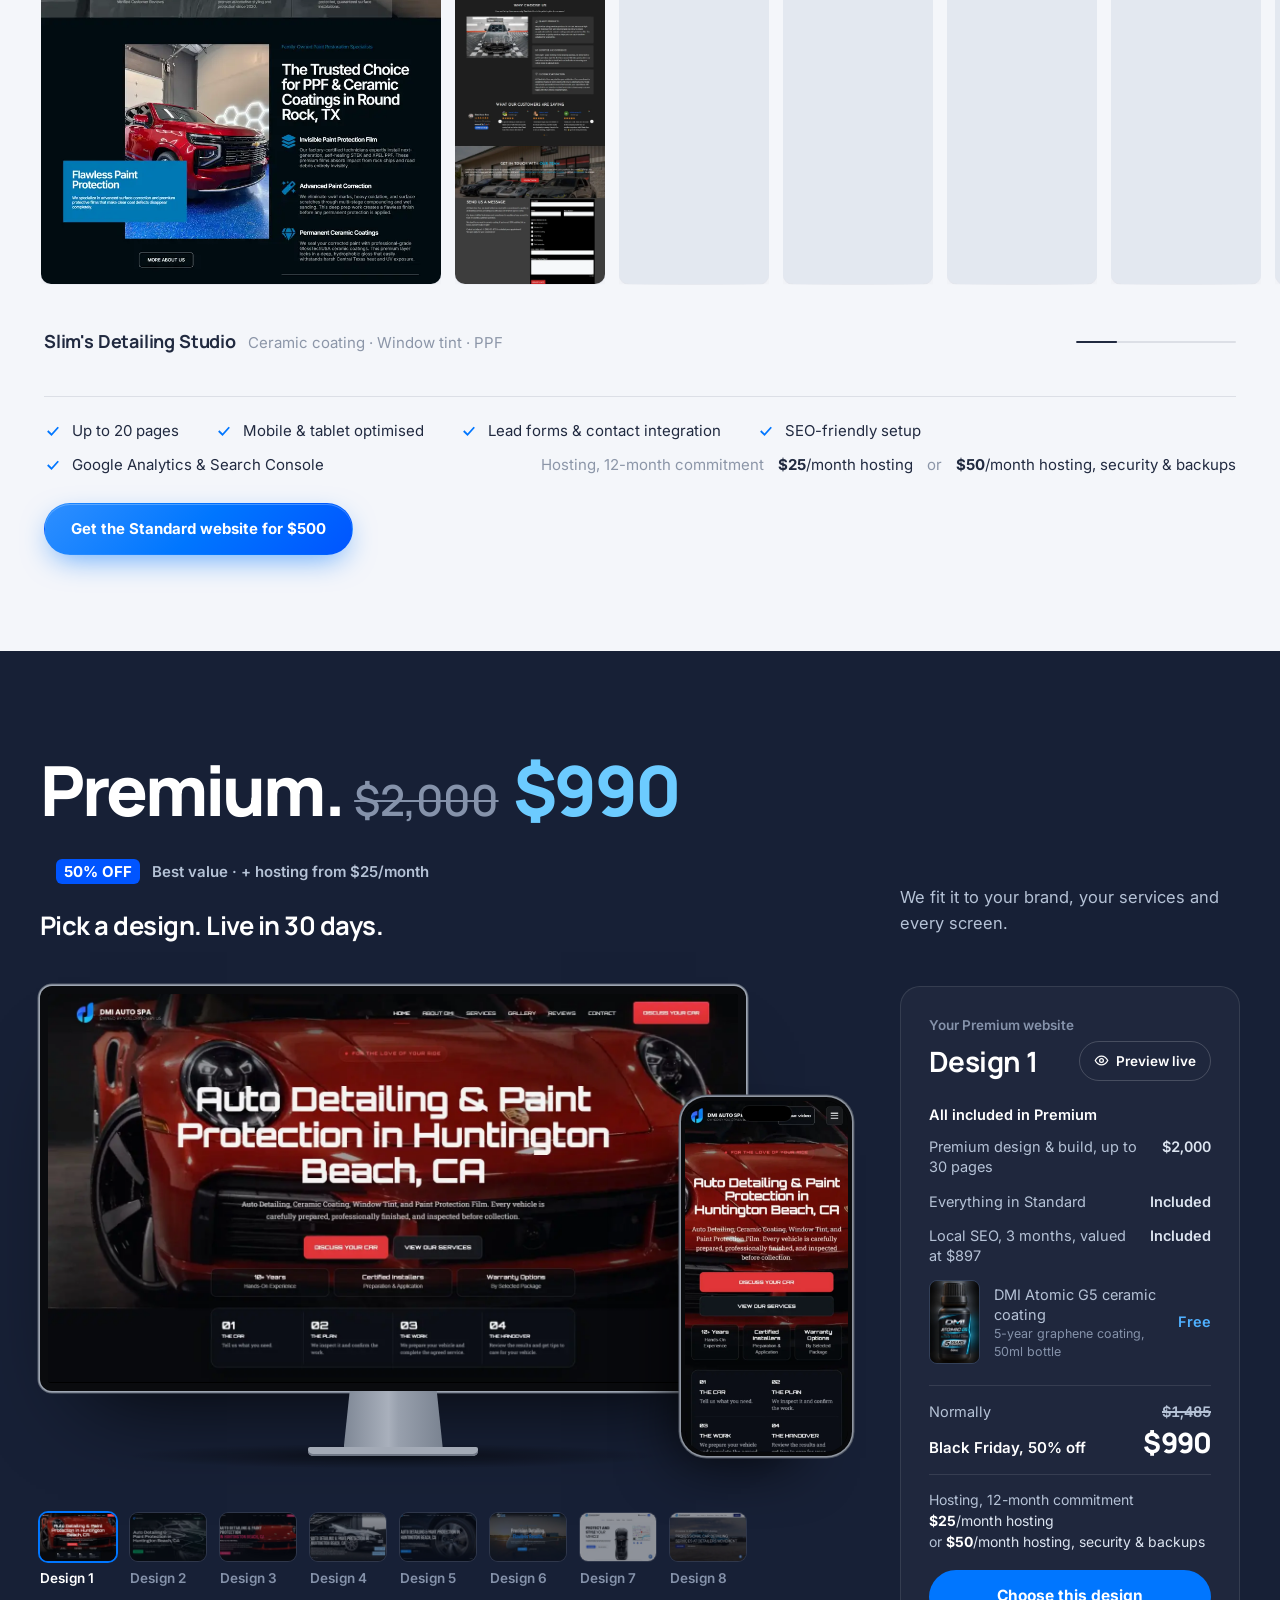
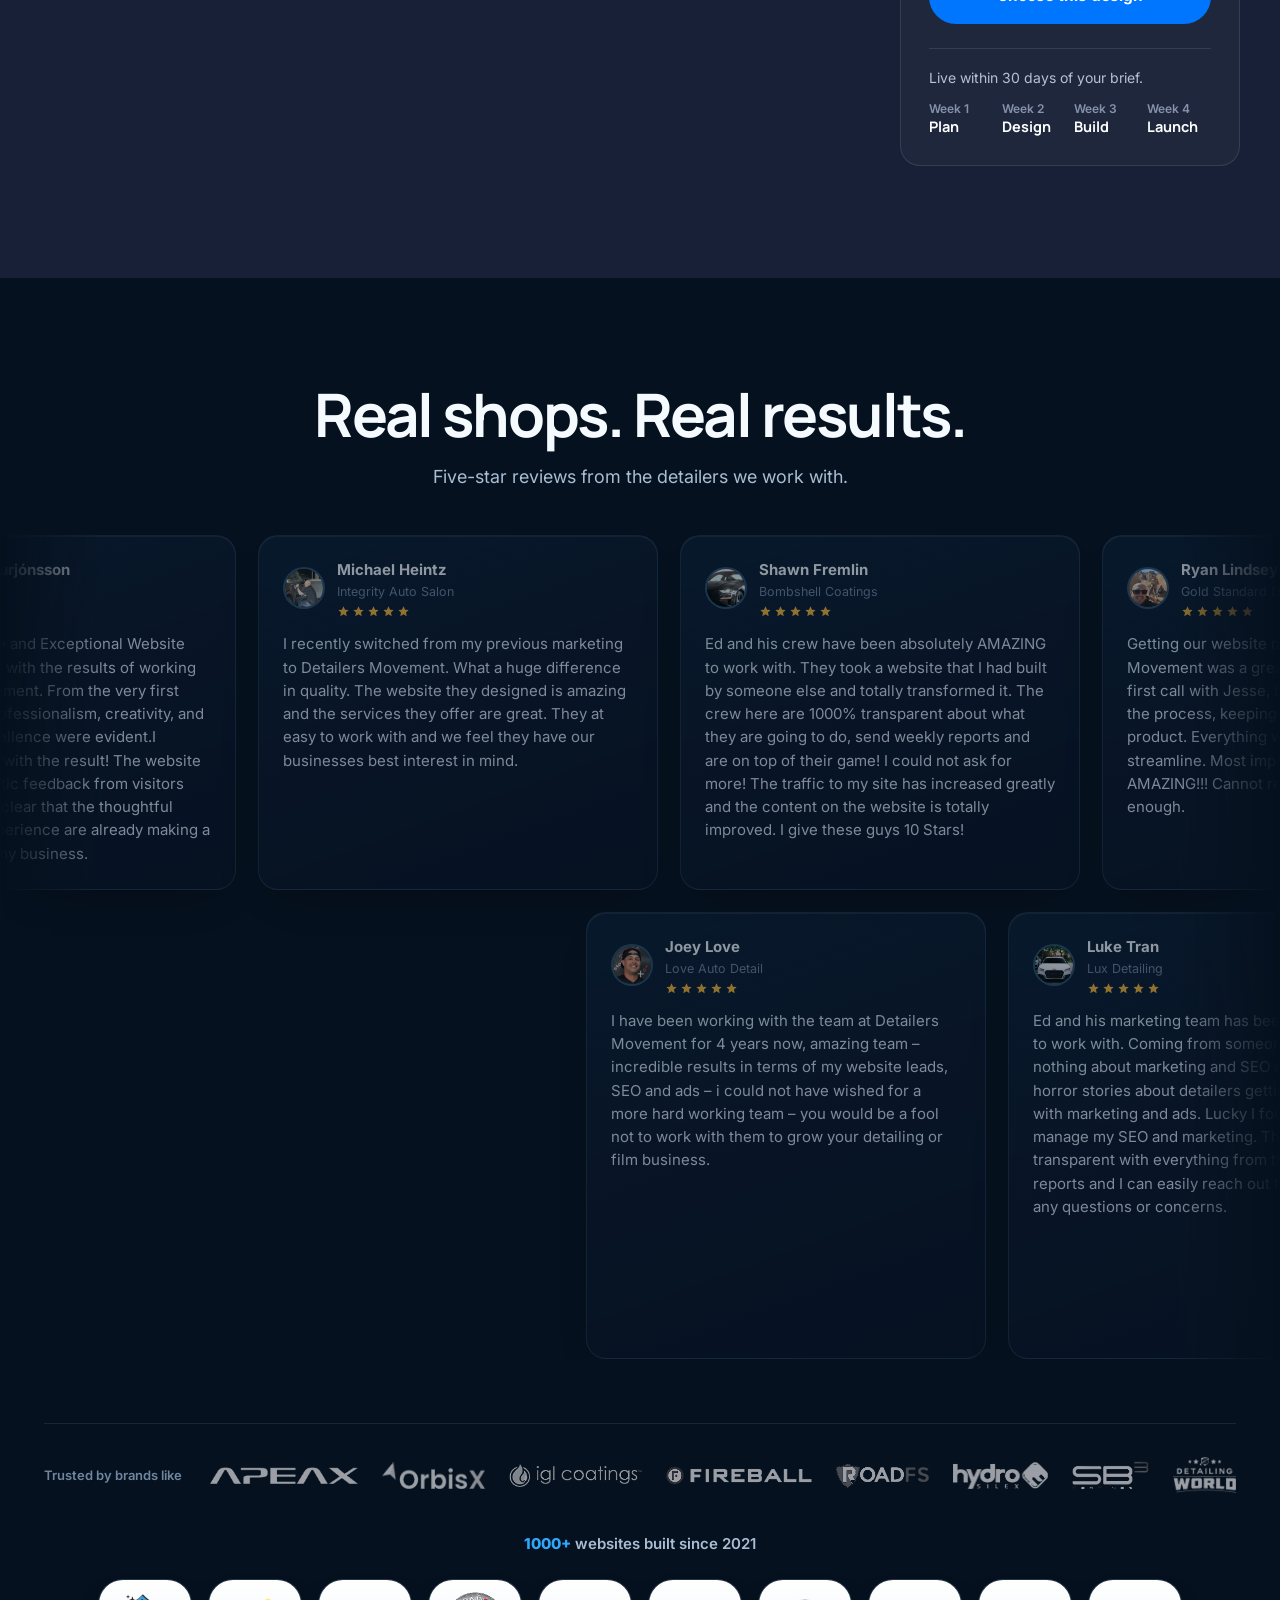
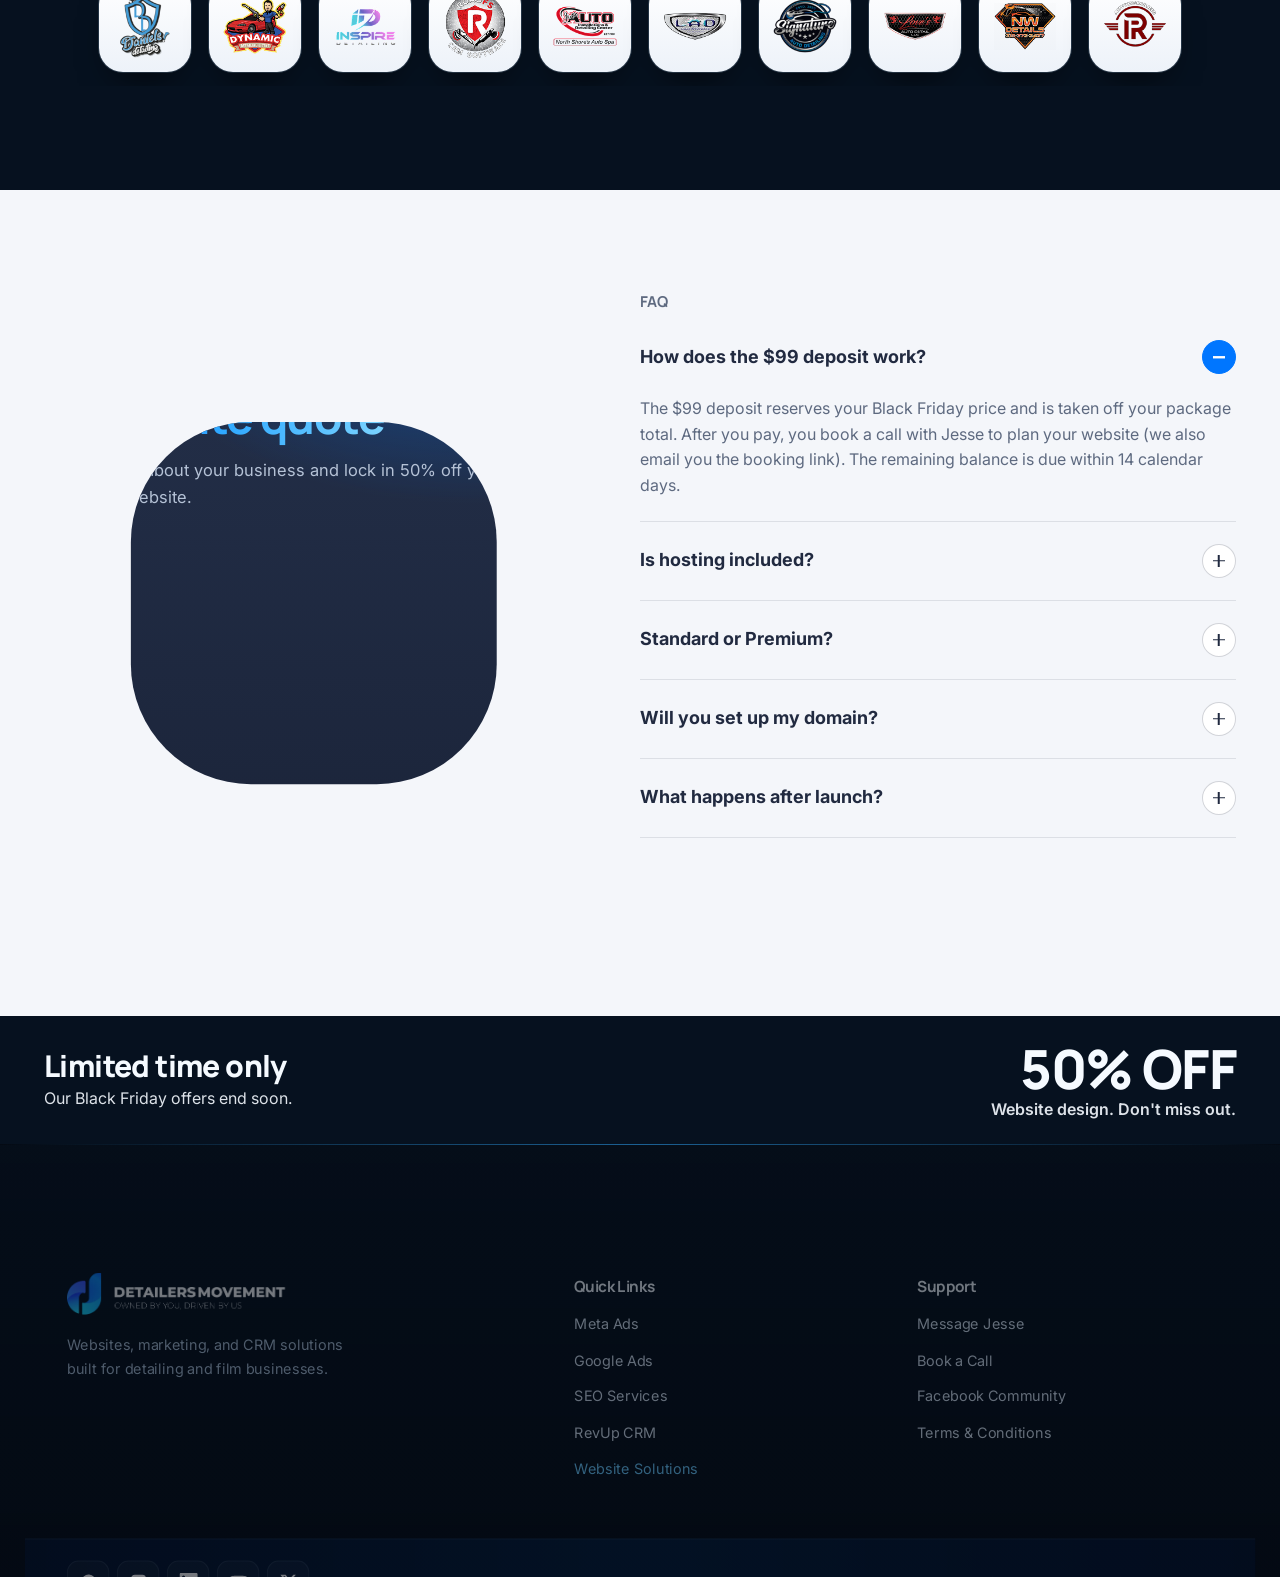
==== commit 76fde7a3: "Real DMI Atomic G5 bottle for the free Premium gift (replaces temp Apeax photo) Co-Authored-By: Clau" ====
--- a/site/index.html
+++ b/site/index.html
@@ -2189,7 +2189,7 @@
      <li>Premium design &amp; build, up to 30 pages<b>$2,000</b></li>
      <li>Everything in Standard<b>Included</b></li>
      <li>Local SEO, 3 months, valued at $897<b>Included</b></li>
-     <li class="bf-gift"><img src="assets/bf-bottle-temp.webp" alt="" width="209" height="562" loading="lazy"><span>5-year ceramic coating<small>50ml bottle</small></span><b>Free</b></li>
+     <li class="bf-gift"><img src="assets/bf-bottle-dmi.webp" alt="DMI Atomic G5 ceramic coating, 50ml bottle" width="213" height="360" loading="lazy"><span>DMI Atomic G5 ceramic coating<small>5-year graphene coating, 50ml bottle</small></span><b>Free</b></li>
     </ul>
     <p class="p3-tot" id="dmxP3Tot">Normally<b data-v="2000">$2,000</b></p>
     <p class="p3-now">Black Friday, 50% off<strong>$990</strong></p>
@@ -2263,7 +2263,7 @@
    <h3 class="fq rv">FAQ</h3>
    <details class="rv" open><summary>How does the $99 deposit work?<i aria-hidden="true"></i></summary><p>The $99 deposit reserves your Black Friday price and is taken off your package total. After you pay, you book a call with Jesse to plan your website (we also email you the booking link). The remaining balance is due within 14 calendar days.</p></details>
    <details class="rv"><summary>Is hosting included?<i aria-hidden="true"></i></summary><p>Standard and Premium come with a choice of two hosting plans, each on a 12-month commitment: hosting at $25/month, or hosting, security and backups at $50/month.</p></details>
-   <details class="rv"><summary>Standard or Premium?<i aria-hidden="true"></i></summary><p>Standard ($500, normally $1,000) rebuilds one of our client websites around your brand, up to 20 pages. Premium ($990, normally $2,000) starts from one of our premium designs, up to 30 pages, and adds 3 months of local SEO plus a free 5-year ceramic coating (50ml bottle). Every site works on phones, tablets and desktops.</p></details>
+   <details class="rv"><summary>Standard or Premium?<i aria-hidden="true"></i></summary><p>Standard ($500, normally $1,000) rebuilds one of our client websites around your brand, up to 20 pages. Premium ($990, normally $2,000) starts from one of our premium designs, up to 30 pages, and adds 3 months of local SEO plus a free 50ml bottle of DMI Atomic G5, our 5-year graphene ceramic coating. Every site works on phones, tablets and desktops.</p></details>
    <details class="rv"><summary>Will you set up my domain?<i aria-hidden="true"></i></summary><p>Yes. We'll register or connect your domain and set everything up.</p></details>
    <details class="rv"><summary>What happens after launch?<i aria-hidden="true"></i></summary><p>We provide ongoing support for fixes, updates and upgrades.</p></details>
   </div>
--- a/site/assets/bf-v3.css
+++ b/site/assets/bf-v3.css
@@ -63,9 +63,10 @@
 .dmx-show .tiers s{color:#8592AA;font-weight:500}
 #stdView .pr .bf-was{font-size:15px}
 
-/* Premium: the free bottle sits in the included list with its real photo (temporary Apeax until the DMI bottle) */
+/* Premium: the free DMI Atomic G5 bottle sits in the included list as its real photo (dark studio shot, kept uncut) */
 .p3-rc li.bf-gift{align-items:center;justify-content:flex-start}
-.p3-rc li.bf-gift img{flex:none;width:auto;height:58px;margin:-4px 0}
+.p3-rc li.bf-gift{gap:14px}
+.p3-rc li.bf-gift img{flex:none;width:auto;height:84px;border-radius:8px;border:1px solid rgba(169,214,255,.14)}
 .p3-rc li.bf-gift span{flex:1;display:flex;flex-direction:column}
 .p3-rc li.bf-gift small{font-size:12.5px;color:#8592AA}
 .p3-rc li.bf-gift b{color:#4FB0FF}
@@ -87,7 +88,7 @@
   .dmx .bf-form h2{font-size:21px}
   .bf-form>p{margin:6px 0 14px;font-size:14px}
   .bf-f input{height:48px}
-  .p3-rc li.bf-gift img{height:48px}
+  .p3-rc li.bf-gift img{height:72px}
 }
 
 /* Standard: one clear reserve button under the inclusions (mock) */
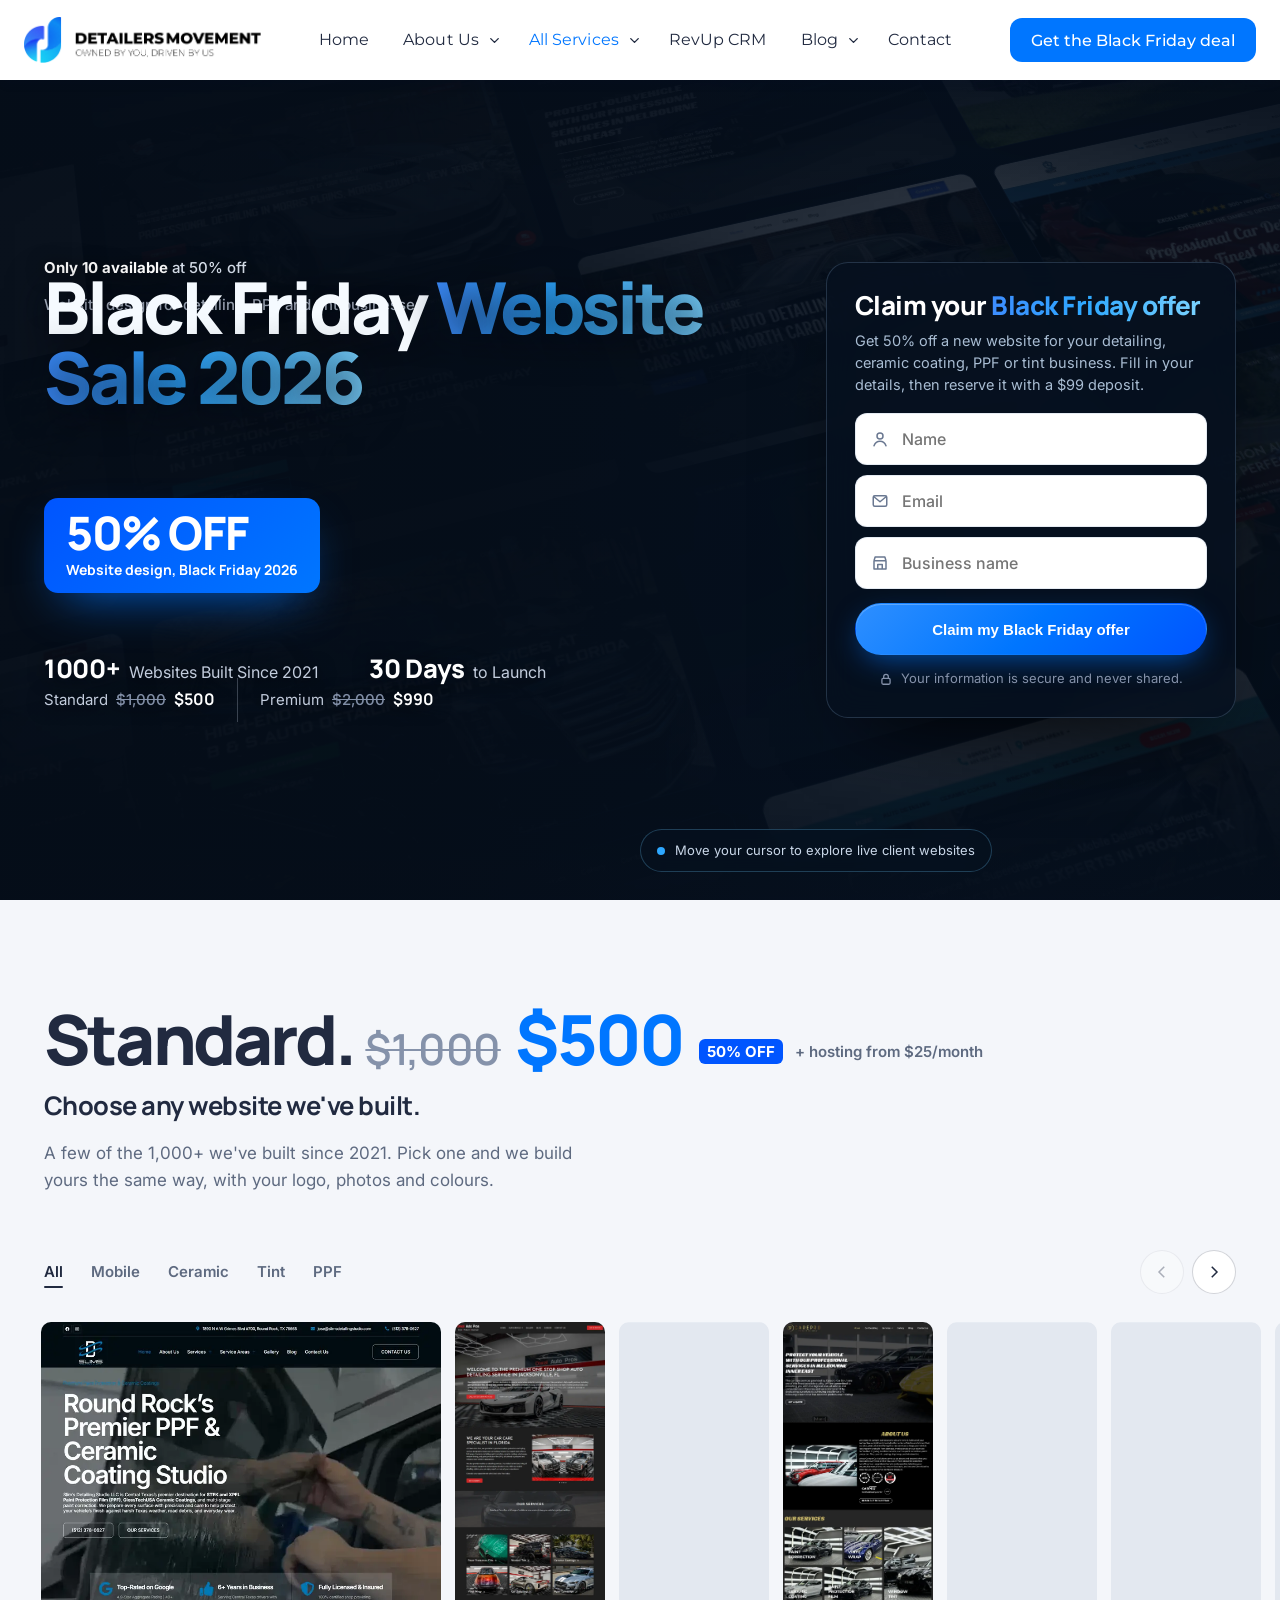
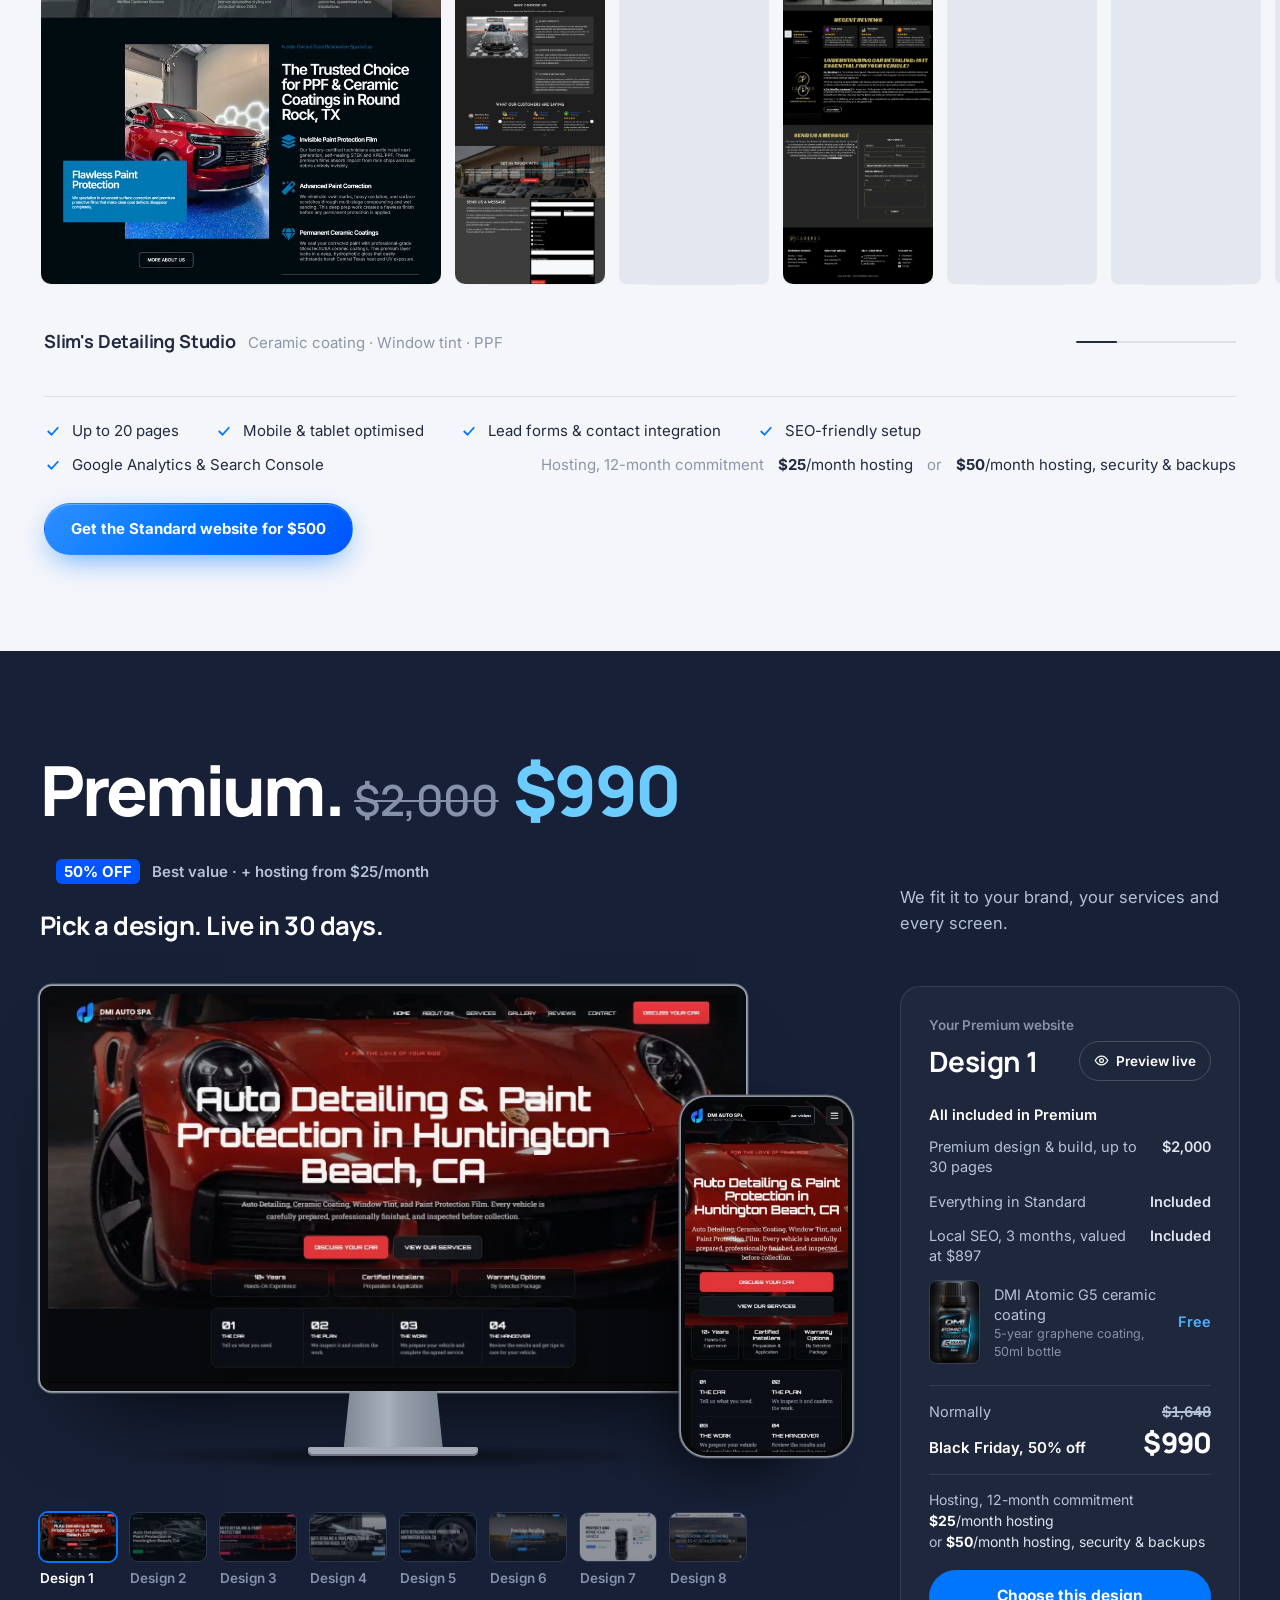
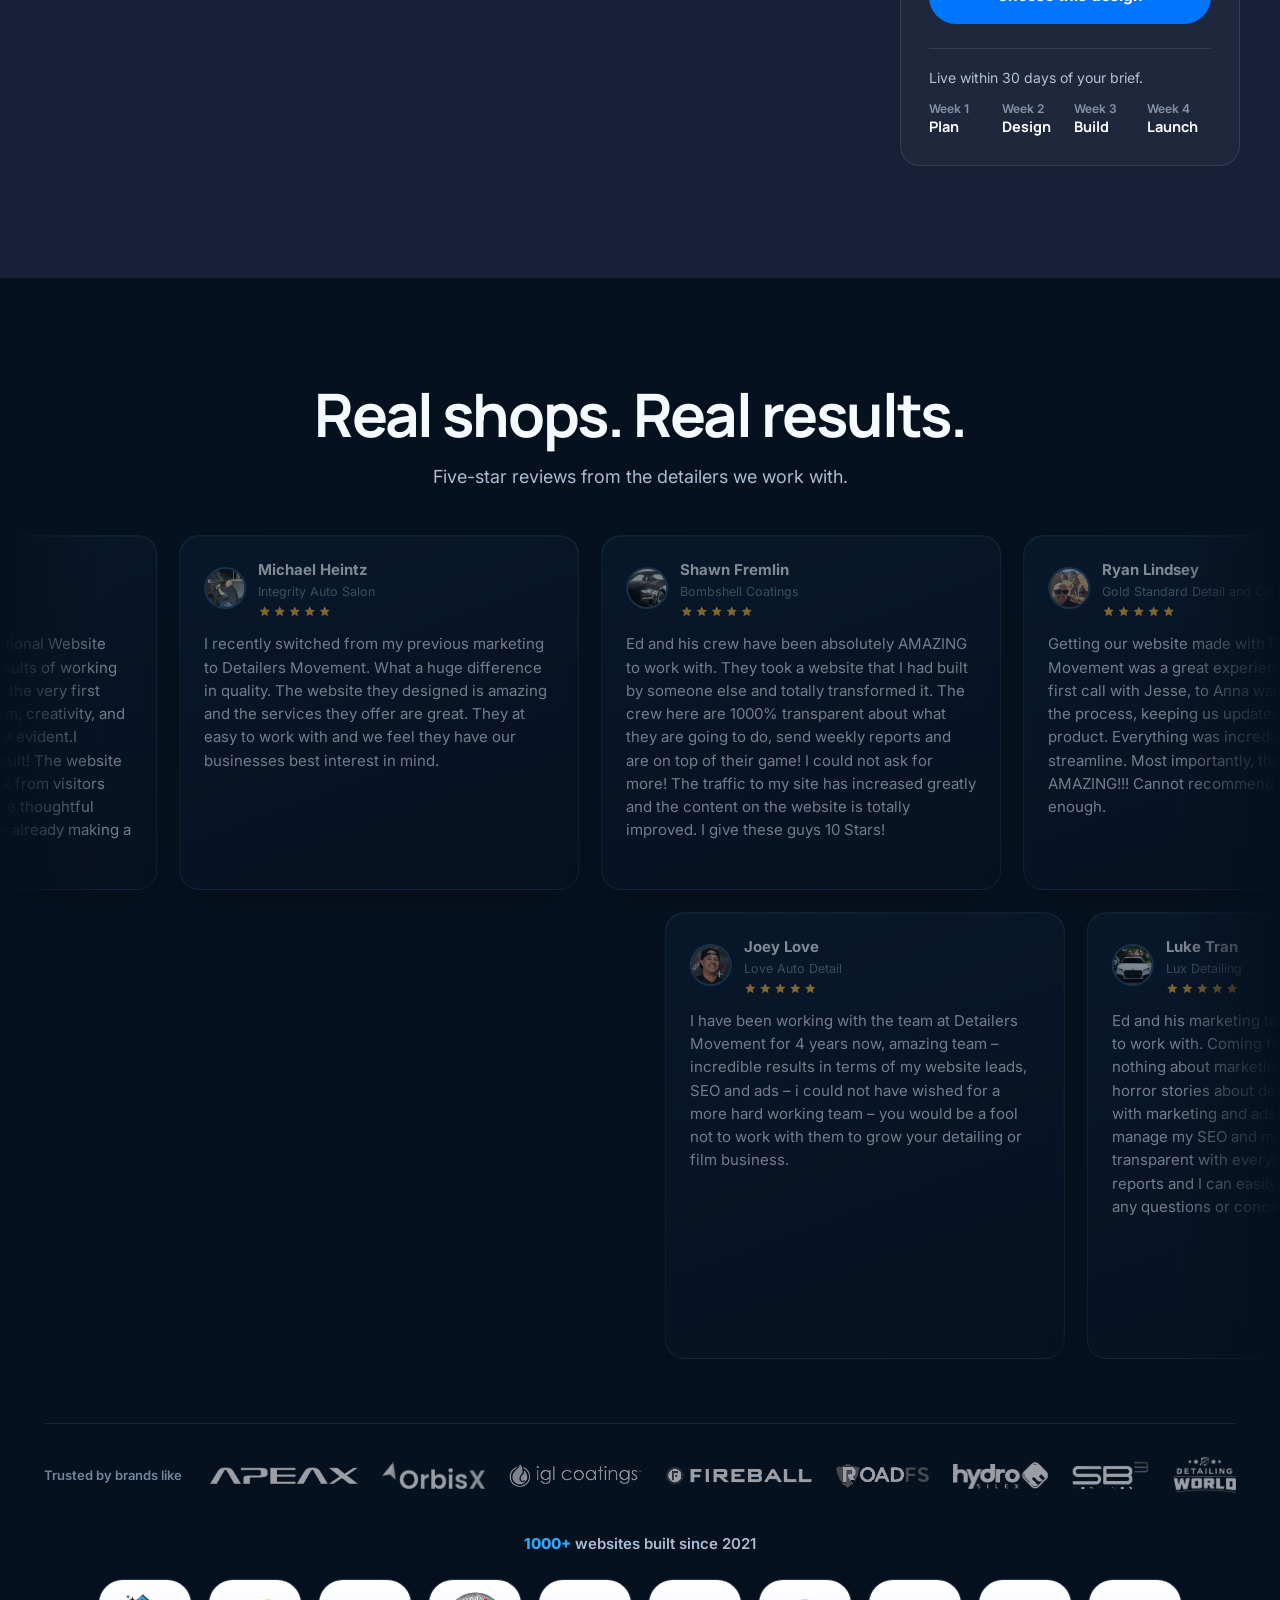
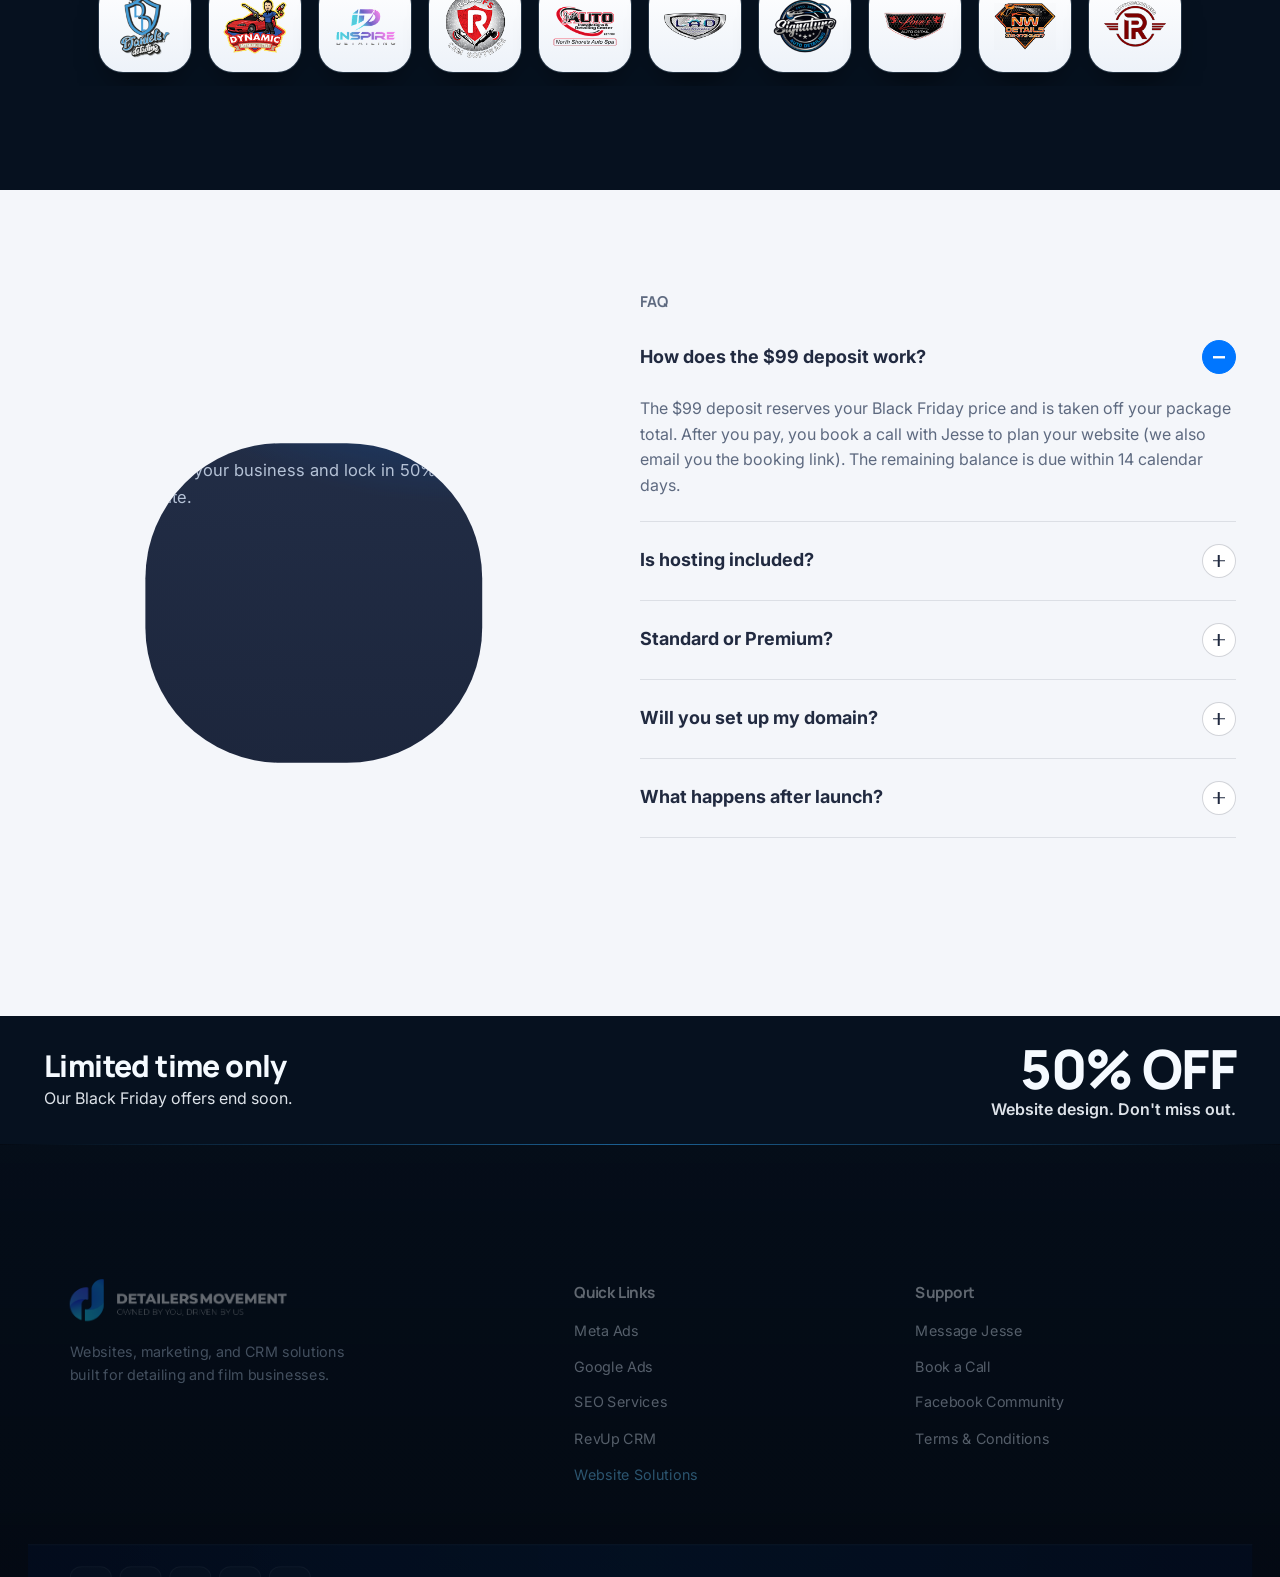
==== commit b1380ab8: "Live 'Only 10 available' counter from GHL paid deposits (hero + checkout) Co-Authored-By: Claude Opu" ====
--- a/site/index.html
+++ b/site/index.html
@@ -2083,6 +2083,7 @@
  <div class="bf-shade" aria-hidden="true"></div>
  <div class="wrap copy bf-hero">
   <div class="bf-l">
+   <div class="bf-spots" data-spots><p><b>Only 10 available</b> at 50% off<span data-left></span></p><i aria-hidden="true"></i></div>
    <p class="bf-k">Website design for detailing, PPF and tint businesses</p>
    <h1 id="dmx-hero-h">Black Friday <span class="text-gradient-blue">Website Sale 2026</span></h1>
    <p class="bf-off"><b>50% OFF</b><span>Website design, Black Friday 2026</span></p>
--- a/site/assets/bf-v3.css
+++ b/site/assets/bf-v3.css
@@ -94,3 +94,14 @@
 /* Standard: one clear reserve button under the inclusions (mock) */
 .dmx.std .bf-std-go{display:inline-flex;margin-top:26px}
 @media (max-width:640px){.dmx.std .bf-std-go{display:flex;width:100%;justify-content:center}}
+
+/* "Only 10 available" counter (Ed 09/11): text + 10 blocks, filled from /api/spots */
+.bf-spots{margin:0 0 18px;animation:dmxRise 1.6s cubic-bezier(.22,1,.36,1) .7s both}
+.bf-spots p{margin:0;color:#DCE4F0;font:500 15px Inter,sans-serif;text-shadow:0 2px 18px rgba(5,13,24,.9)}
+.bf-spots p b{color:#fff;font-weight:700}
+.bf-spots p span{color:#4FB0FF;font-weight:700}
+.bf-spots i{display:flex;gap:4px;margin-top:8px;max-width:260px}
+.bf-spots i em{flex:1;height:6px;border-radius:2px;background:#0076FF}
+.bf-spots i em.x{background:rgba(169,189,211,.25)}
+.bf-spots:not(.on) i{display:none}
+@media (max-width:640px){.bf-spots{margin:14px 0 12px}.bf-spots p{font-size:14px}}
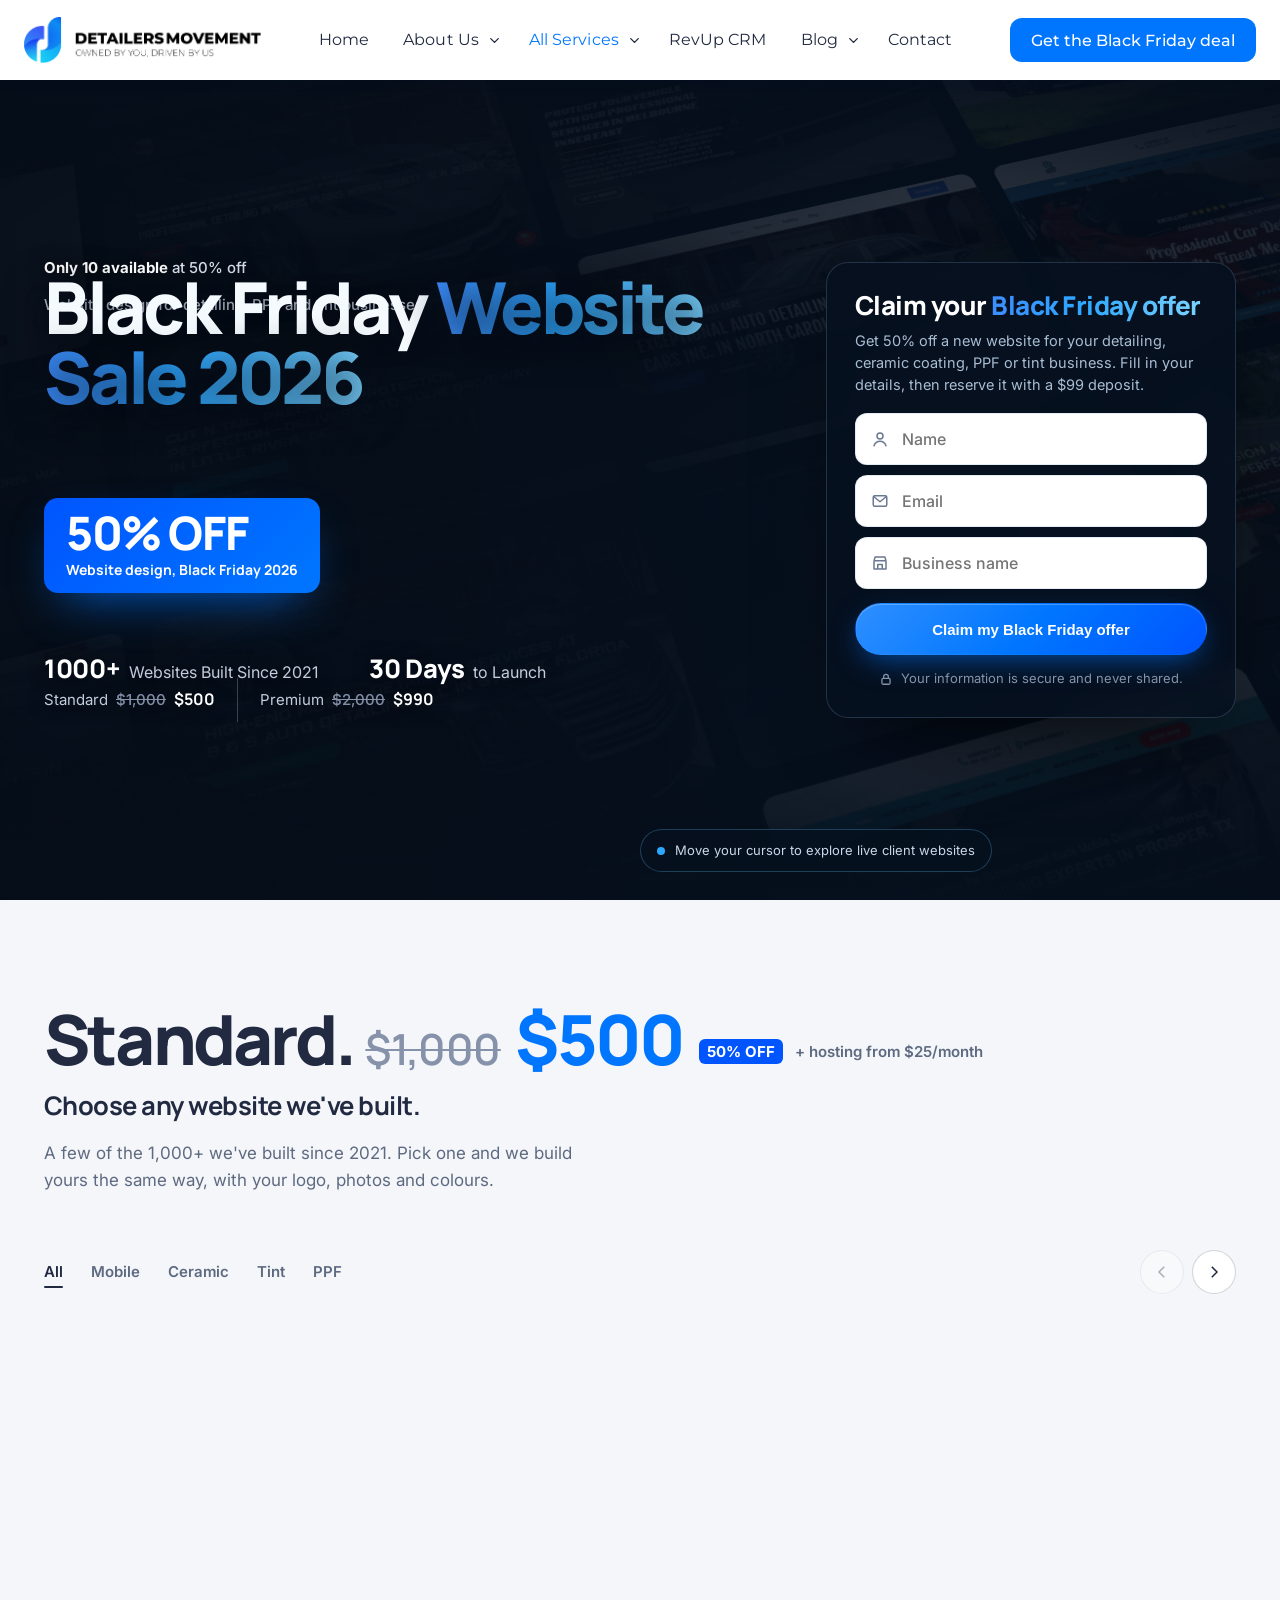
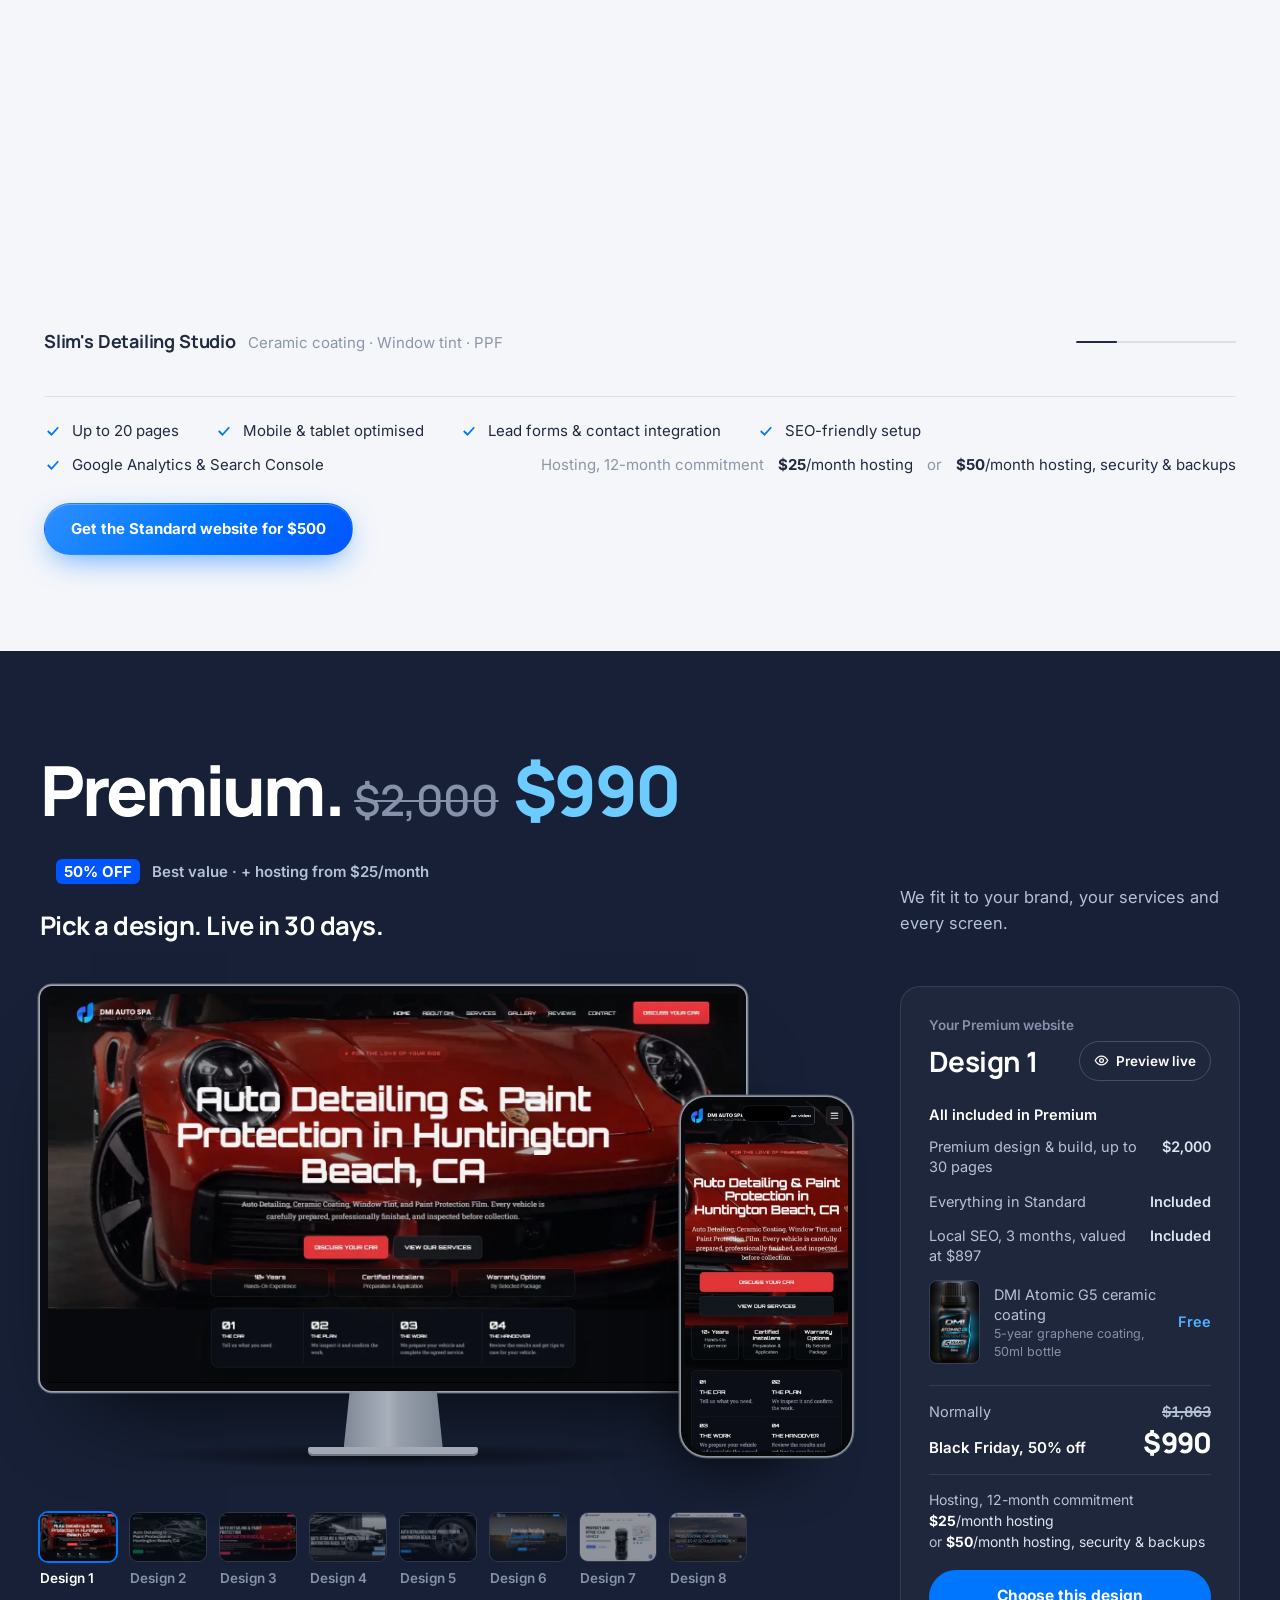
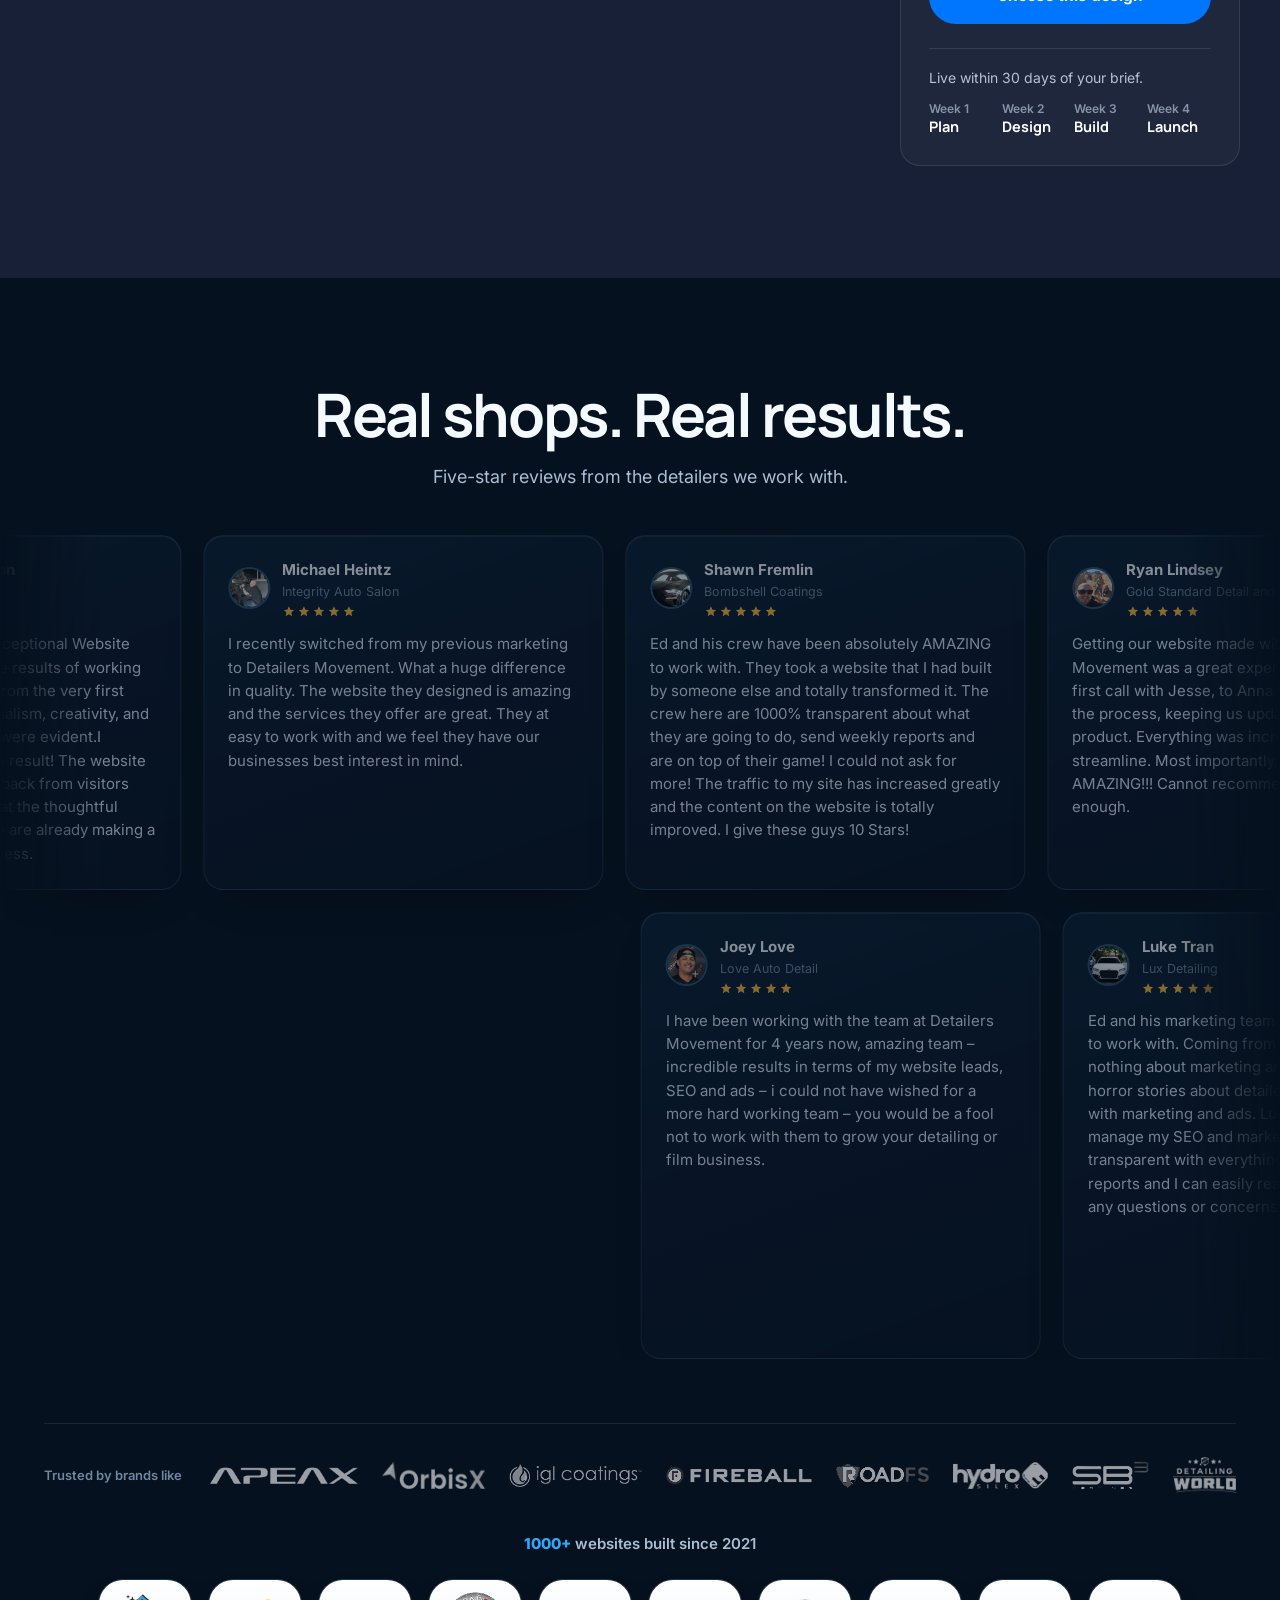
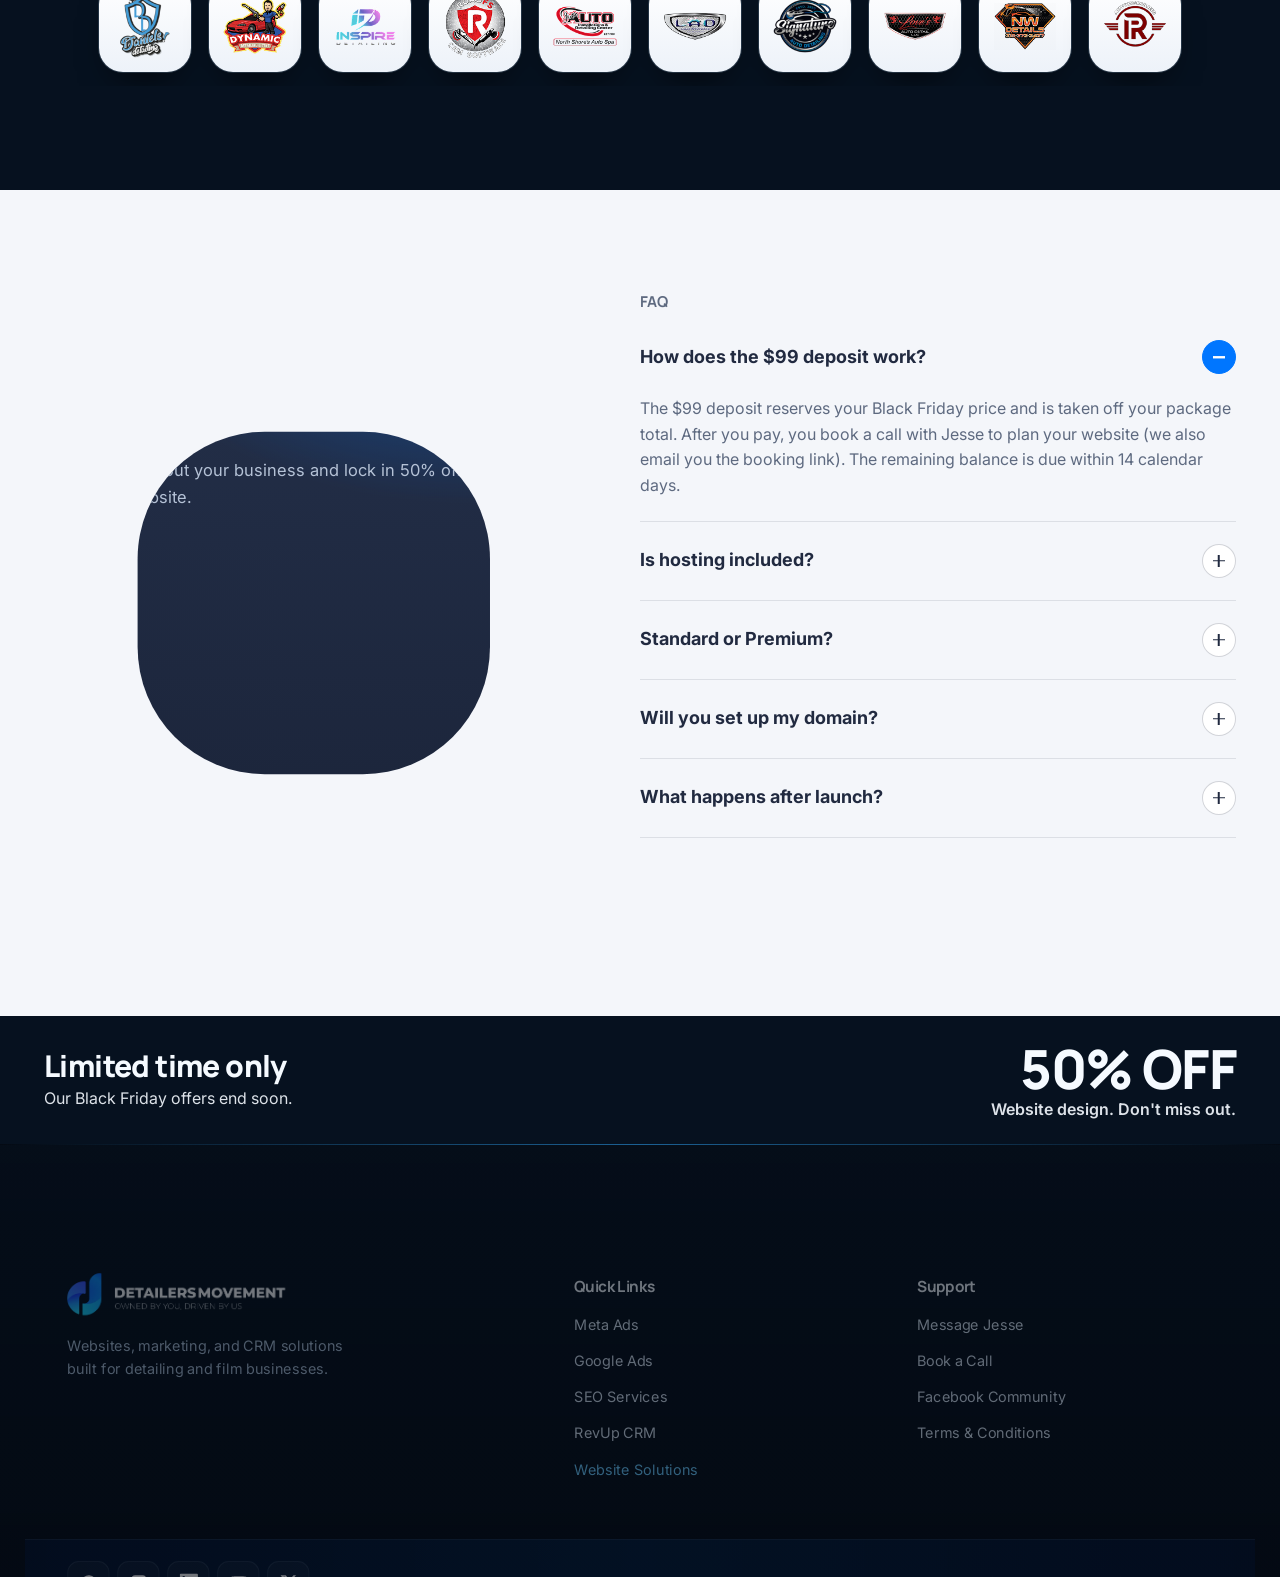
==== commit d50c57a7: "Mobile counter becomes the last row of the offer block Co-Authored-By: Claude Opus 5.5 <noreply@anth" ====
--- a/site/index.html
+++ b/site/index.html
@@ -2089,6 +2089,7 @@
    <p class="bf-off"><b>50% OFF</b><span>Website design, Black Friday 2026</span></p>
    <ul class="proof"><li><b>1000+</b>Websites Built Since 2021</li><li><b>30 Days</b>to Launch</li></ul>
    <p class="tiers"><a href="#standard"><span>Standard</span><s>$1,000</s><b>$500</b></a><a href="#premium"><span>Premium</span><s>$2,000</s><b>$990</b></a></p>
+   <div class="bf-spots bf-spots-m" data-spots><p><b>Only 10 available</b><span data-left></span></p><i aria-hidden="true"></i></div>
   </div>
   <form class="bf-form" data-lead="hero" id="claim">
    <h2>Claim your <span class="text-gradient-blue">Black Friday offer</span></h2>
--- a/site/assets/bf-v3.css
+++ b/site/assets/bf-v3.css
@@ -104,4 +104,19 @@
 .bf-spots i em{flex:1;height:6px;border-radius:2px;background:#0076FF}
 .bf-spots i em.x{background:rgba(169,189,211,.25)}
 .bf-spots:not(.on) i{display:none}
-@media (max-width:640px){.bf-spots{margin:14px 0 12px}.bf-spots p{font-size:14px}}
+
+
+/* phones: the counter moves into the offer block as its last row (desktop keeps the line above the kicker) */
+.bf-spots-m{display:none}
+@media (max-width:640px){
+  .dmx-show .bf-l>.bf-spots:not(.bf-spots-m){display:none}
+  .dmx-show .bf-hero .tiers{border-radius:0}
+  .dmx-show .bf-spots-m{display:block;margin:0;padding:11px 16px 13px;border:1px solid rgba(169,214,255,.18);border-top:1px solid rgba(169,214,255,.12);border-radius:0 0 14px 14px;background:rgba(6,17,31,.7);animation:dmxRise 1.6s cubic-bezier(.22,1,.36,1) 2.3s both}
+  .bf-spots-m p{display:flex;justify-content:space-between;align-items:baseline;font-size:13px;color:#C3CDDD;text-shadow:none}
+  .bf-spots-m p b{font-weight:700;color:#fff}
+  .bf-spots-m p span{font-weight:700;color:#4FB0FF}
+  .bf-spots-m i{max-width:none;gap:2px;margin-top:8px}
+  .bf-spots-m i em{height:3px;border-radius:0}
+  .bf-spots-m i em:first-child{border-radius:2px 0 0 2px}
+  .bf-spots-m i em:last-child{border-radius:0 2px 2px 0}
+}
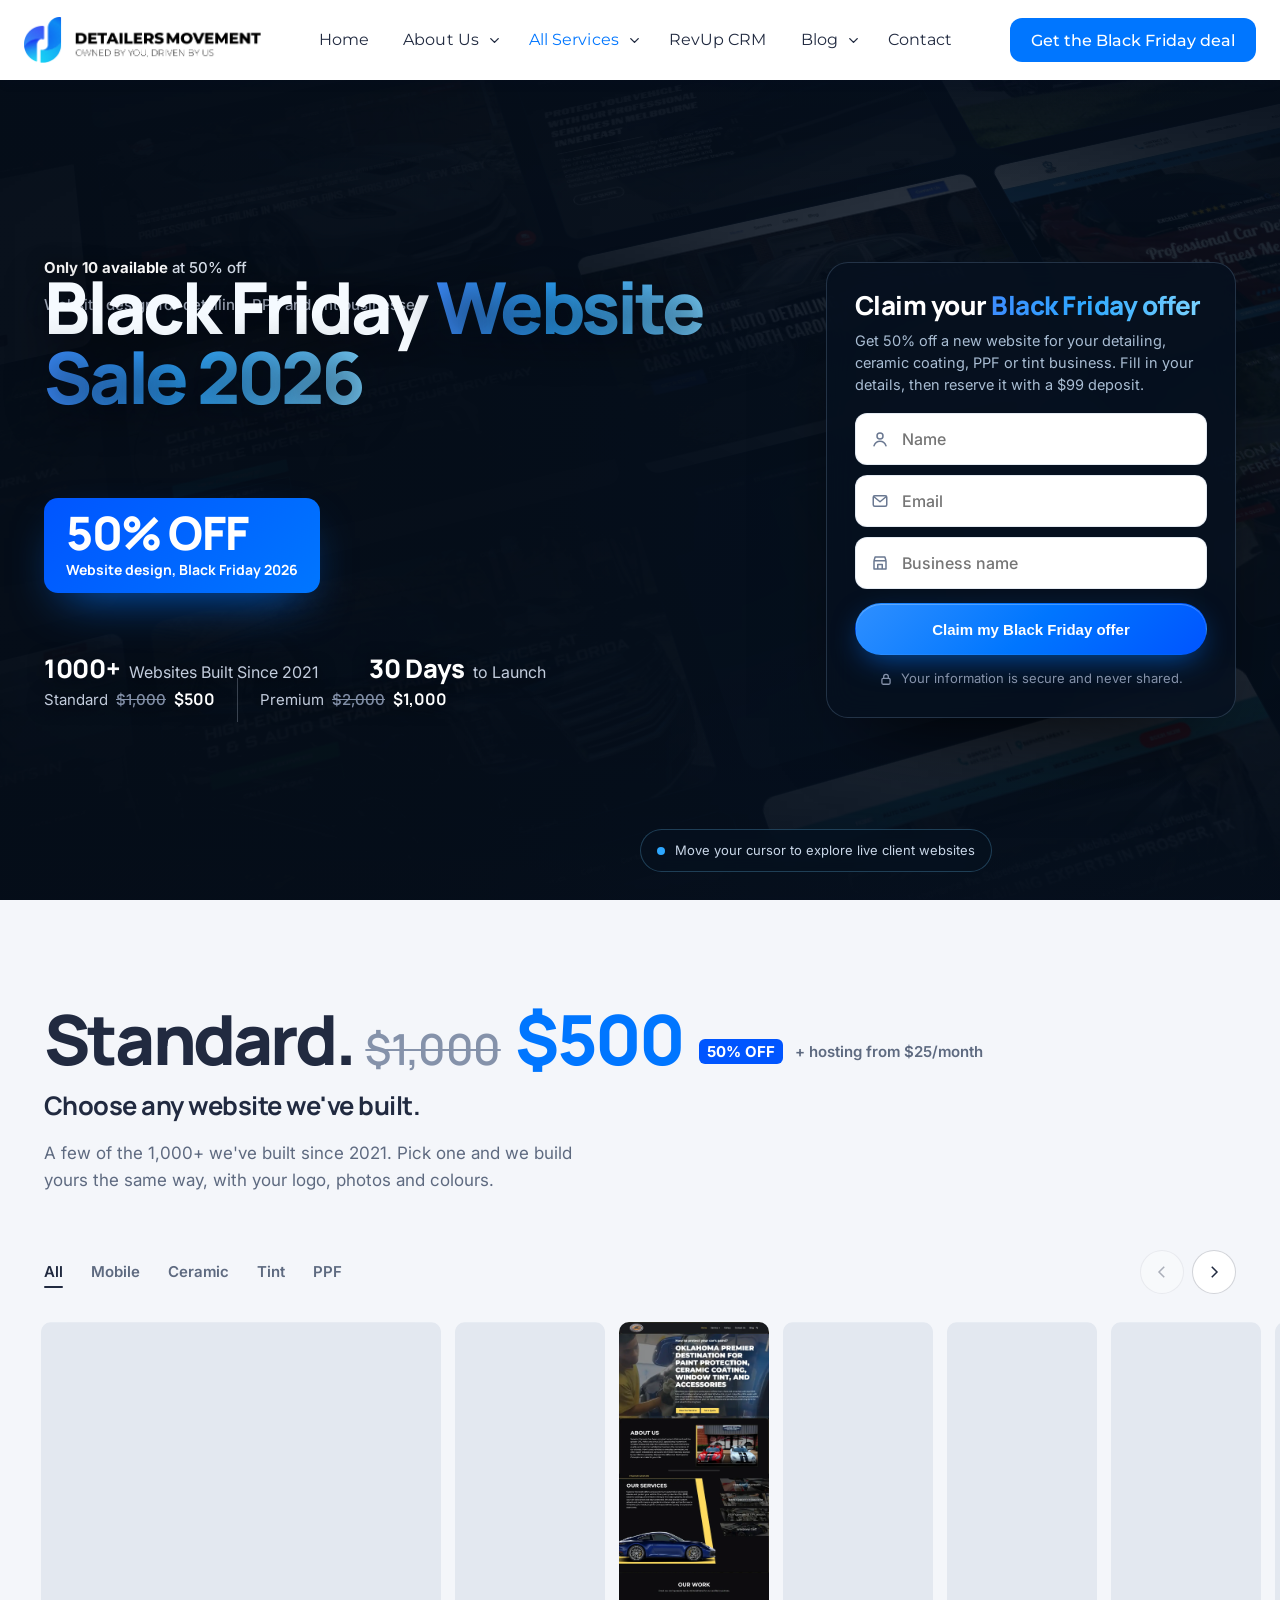
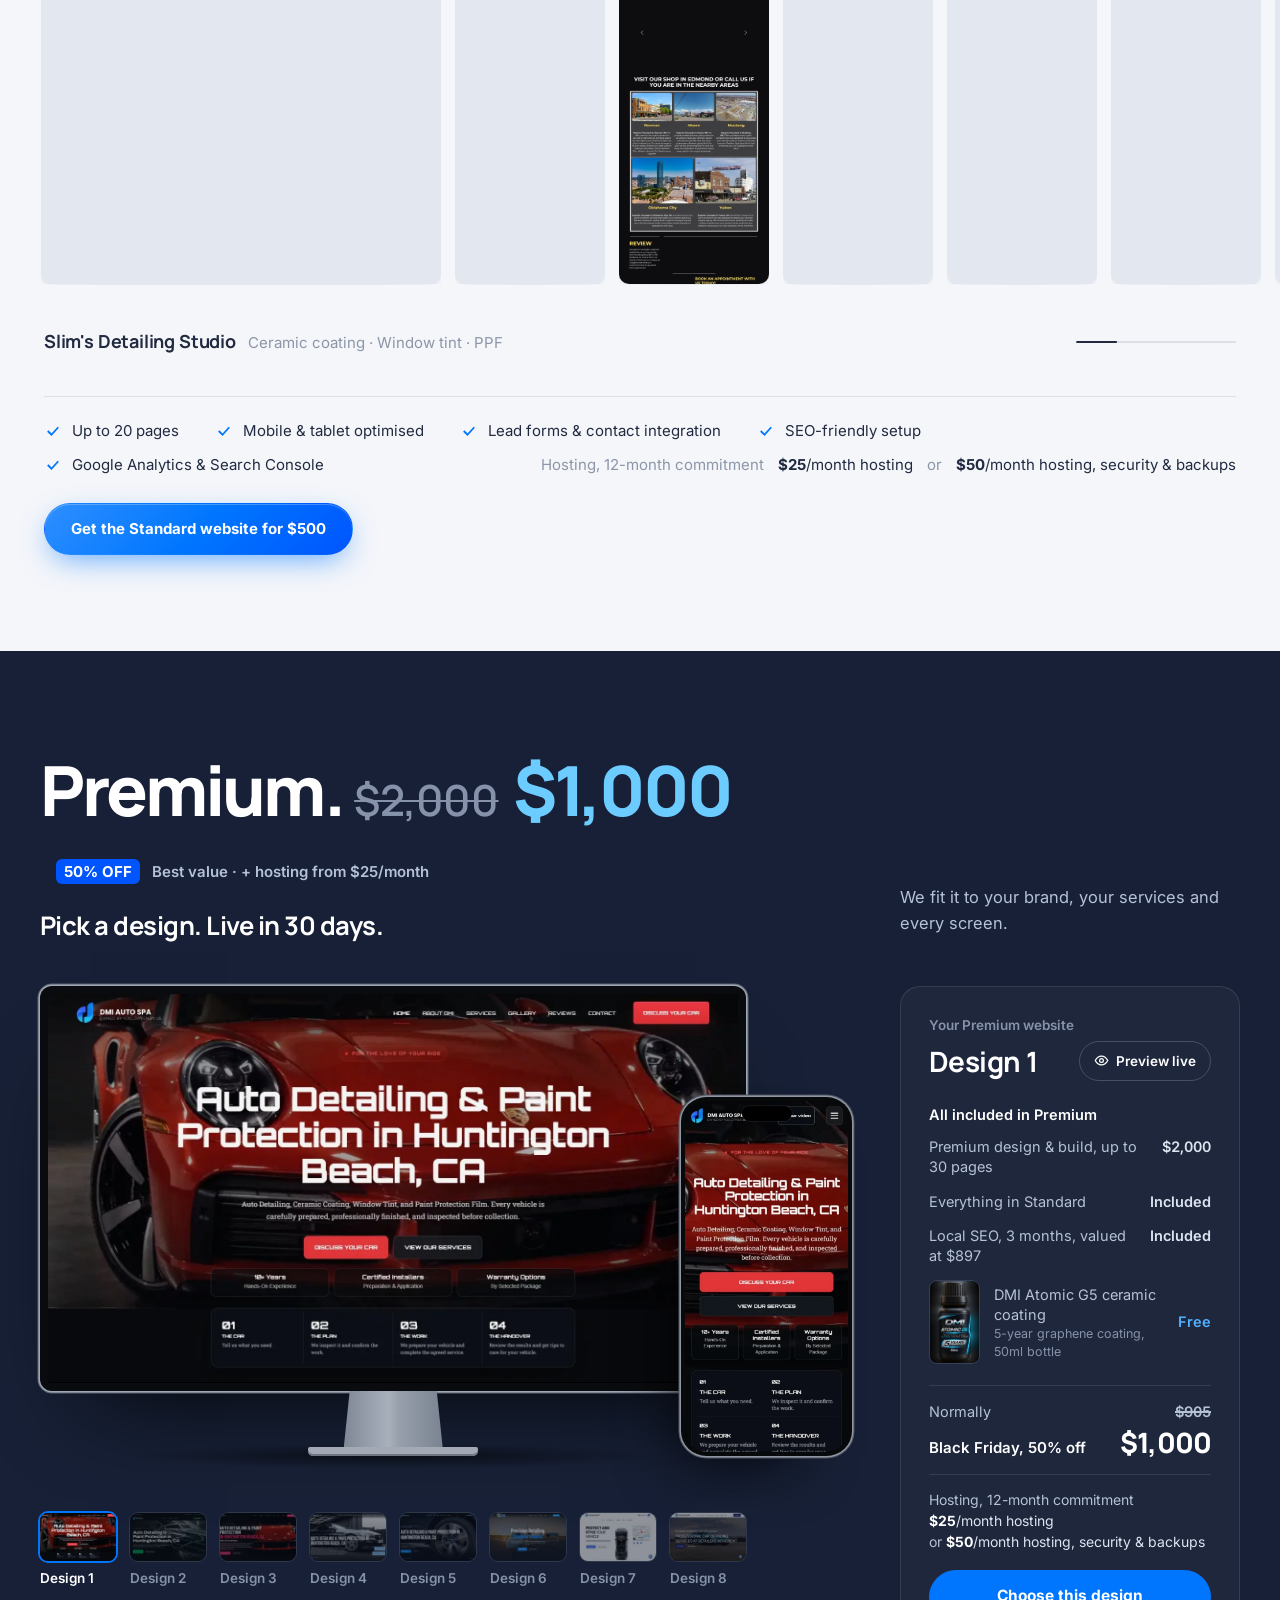
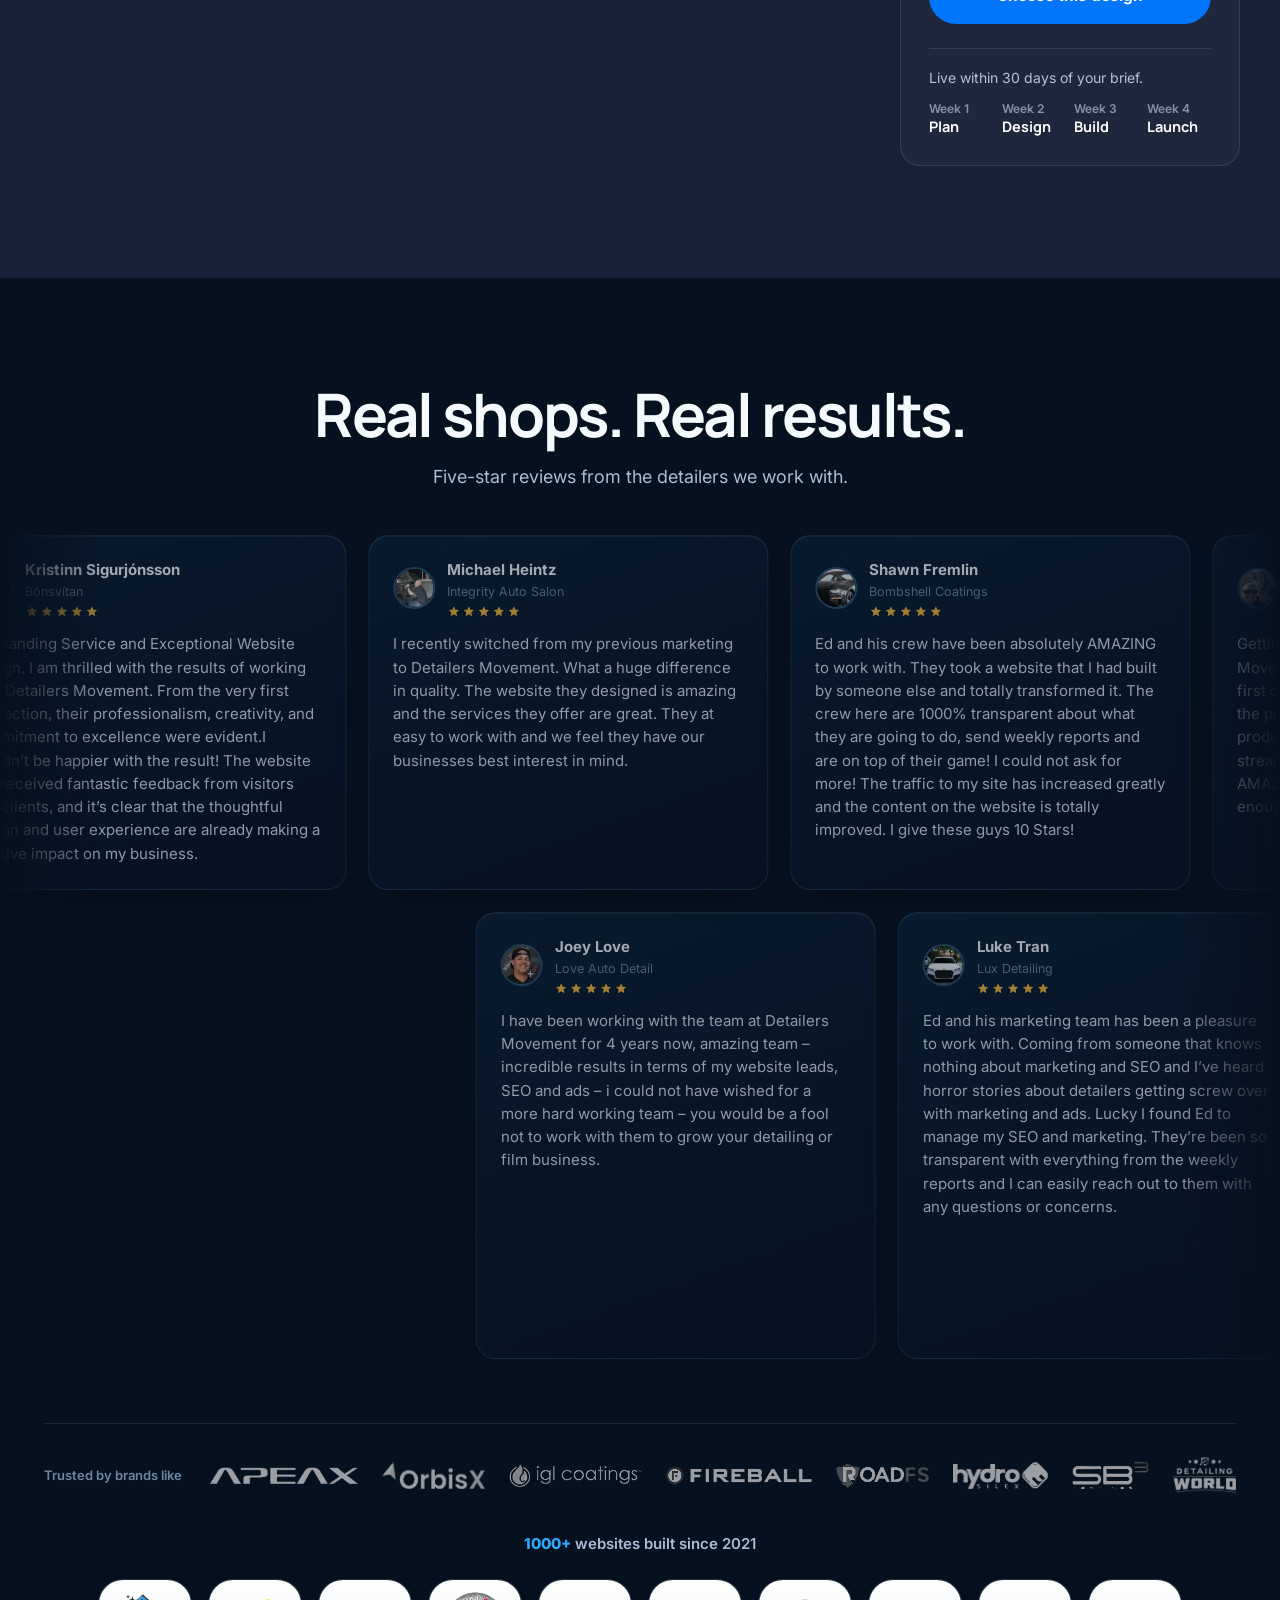
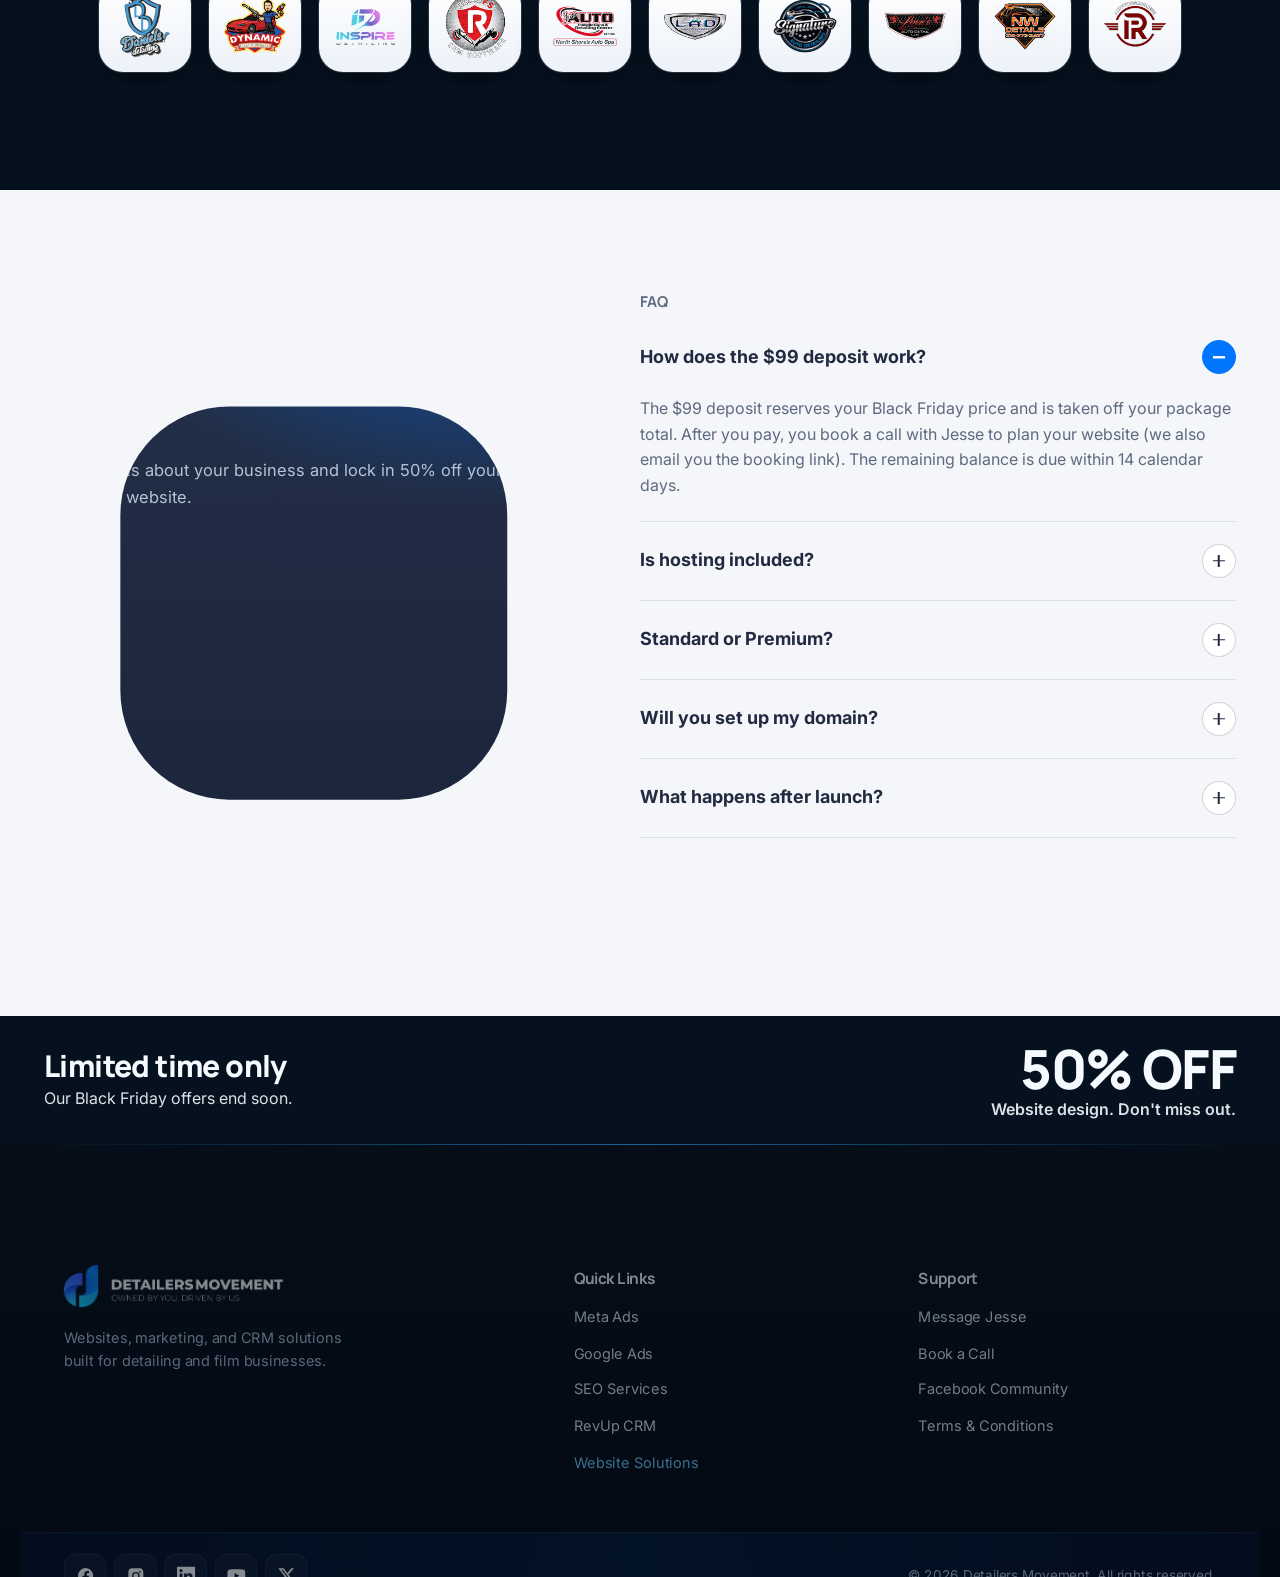
==== commit 7084eb34: "Premium price $990 -> $1,000 on all pages (Ed 10/11) Co-Authored-By: Claude Opus 5.5 <noreply@anthro" ====
--- a/site/index.html
+++ b/site/index.html
@@ -2088,7 +2088,7 @@
    <h1 id="dmx-hero-h">Black Friday <span class="text-gradient-blue">Website Sale 2026</span></h1>
    <p class="bf-off"><b>50% OFF</b><span>Website design, Black Friday 2026</span></p>
    <ul class="proof"><li><b>1000+</b>Websites Built Since 2021</li><li><b>30 Days</b>to Launch</li></ul>
-   <p class="tiers"><a href="#standard"><span>Standard</span><s>$1,000</s><b>$500</b></a><a href="#premium"><span>Premium</span><s>$2,000</s><b>$990</b></a></p>
+   <p class="tiers"><a href="#standard"><span>Standard</span><s>$1,000</s><b>$500</b></a><a href="#premium"><span>Premium</span><s>$2,000</s><b>$1,000</b></a></p>
    <div class="bf-spots bf-spots-m" data-spots><p><b>Only 10 available</b><span data-left></span></p><i aria-hidden="true"></i></div>
   </div>
   <form class="bf-form" data-lead="hero" id="claim">
@@ -2161,7 +2161,7 @@
  <div class="p3-wrap">
   <header class="p3-hd">
    <div class="p3-in">
-    <h2 class="tname" id="dmx-prm-h">Premium. <s class="bf-was">$2,000</s> <span class="tpx">$990</span><small><em class="bf-pct">50% OFF</em> Best value · + hosting from $25/month</small></h2>
+    <h2 class="tname" id="dmx-prm-h">Premium. <s class="bf-was">$2,000</s> <span class="tpx">$1,000</span><small><em class="bf-pct">50% OFF</em> Best value · + hosting from $25/month</small></h2>
     <p class="tsub">Pick a design. <span>Live in 30 days.</span></p>
    </div>
    <p class="lead p3-in">We fit it to your brand, your services and every screen.</p>
@@ -2194,9 +2194,9 @@
      <li class="bf-gift"><img src="assets/bf-bottle-dmi.webp" alt="DMI Atomic G5 ceramic coating, 50ml bottle" width="213" height="360" loading="lazy"><span>DMI Atomic G5 ceramic coating<small>5-year graphene coating, 50ml bottle</small></span><b>Free</b></li>
     </ul>
     <p class="p3-tot" id="dmxP3Tot">Normally<b data-v="2000">$2,000</b></p>
-    <p class="p3-now">Black Friday, 50% off<strong>$990</strong></p>
+    <p class="p3-now">Black Friday, 50% off<strong>$1,000</strong></p>
     <p class="p3-host">Hosting, 12-month commitment<span><b>$25</b>/month hosting</span><span><b>$50</b>/month hosting, security &amp; backups</span></p>
-    <p class="p3-pay"><span>You pay</span><strong>$990</strong><small>Normally $2,000</small></p>
+    <p class="p3-pay"><span>You pay</span><strong>$1,000</strong><small>Normally $2,000</small></p>
     <a class="p3-want want" id="dmxP3Want" href="https://www.facebook.com/messages/t/jesse.karistianos.1/" target="_blank" rel="noopener" data-msg="Hi Jesse, I'd like the Premium package with Design 1.">Choose this design</a>
     <button class="p3-inc" type="button" aria-expanded="false" aria-controls="dmxP3Inc">What's included<svg viewBox="0 0 24 24" fill="none" stroke="currentColor" stroke-width="2.2" stroke-linecap="round" stroke-linejoin="round" aria-hidden="true"><path d="m6 9 6 6 6-6"/></svg></button>
     <div class="p3-tl">
@@ -2265,7 +2265,7 @@
    <h3 class="fq rv">FAQ</h3>
    <details class="rv" open><summary>How does the $99 deposit work?<i aria-hidden="true"></i></summary><p>The $99 deposit reserves your Black Friday price and is taken off your package total. After you pay, you book a call with Jesse to plan your website (we also email you the booking link). The remaining balance is due within 14 calendar days.</p></details>
    <details class="rv"><summary>Is hosting included?<i aria-hidden="true"></i></summary><p>Standard and Premium come with a choice of two hosting plans, each on a 12-month commitment: hosting at $25/month, or hosting, security and backups at $50/month.</p></details>
-   <details class="rv"><summary>Standard or Premium?<i aria-hidden="true"></i></summary><p>Standard ($500, normally $1,000) rebuilds one of our client websites around your brand, up to 20 pages. Premium ($990, normally $2,000) starts from one of our premium designs, up to 30 pages, and adds 3 months of local SEO plus a free 50ml bottle of DMI Atomic G5, our 5-year graphene ceramic coating. Every site works on phones, tablets and desktops.</p></details>
+   <details class="rv"><summary>Standard or Premium?<i aria-hidden="true"></i></summary><p>Standard ($500, normally $1,000) rebuilds one of our client websites around your brand, up to 20 pages. Premium ($1,000, normally $2,000) starts from one of our premium designs, up to 30 pages, and adds 3 months of local SEO plus a free 50ml bottle of DMI Atomic G5, our 5-year graphene ceramic coating. Every site works on phones, tablets and desktops.</p></details>
    <details class="rv"><summary>Will you set up my domain?<i aria-hidden="true"></i></summary><p>Yes. We'll register or connect your domain and set everything up.</p></details>
    <details class="rv"><summary>What happens after launch?<i aria-hidden="true"></i></summary><p>We provide ongoing support for fixes, updates and upgrades.</p></details>
   </div>
